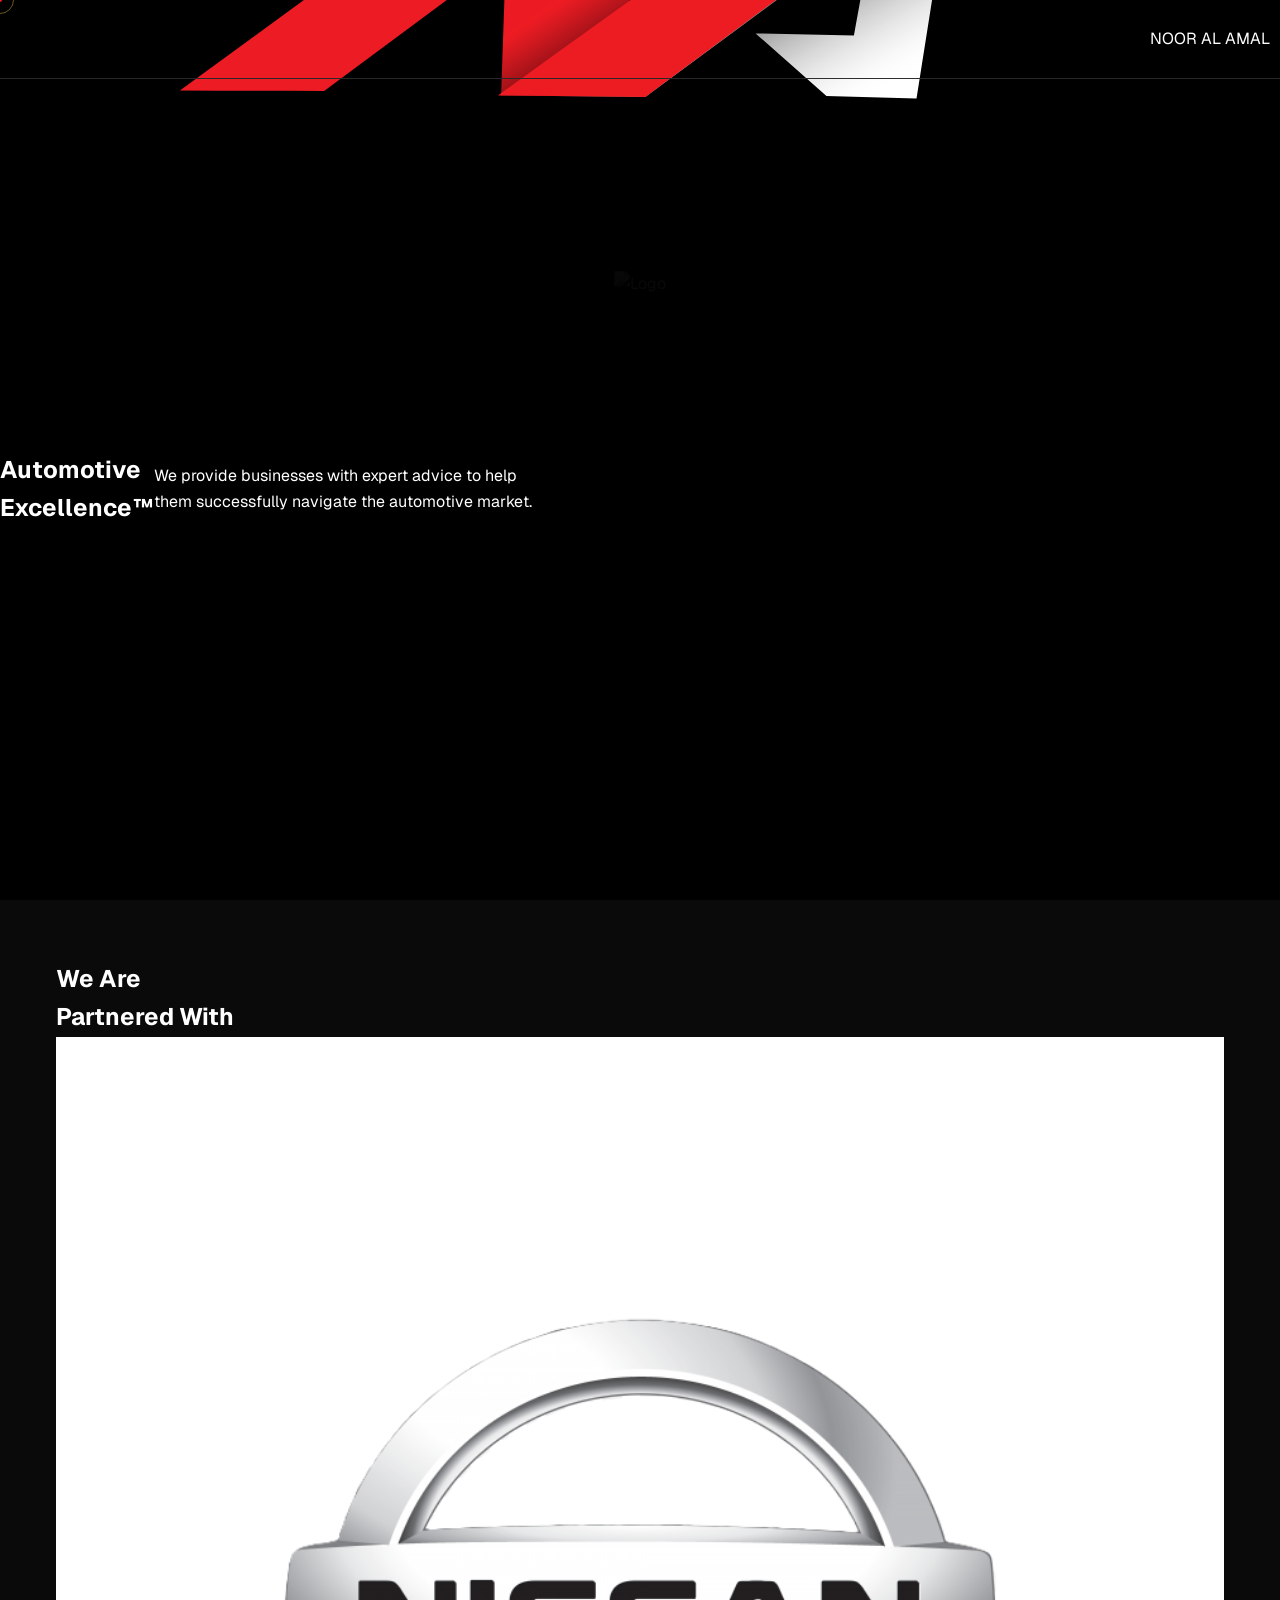
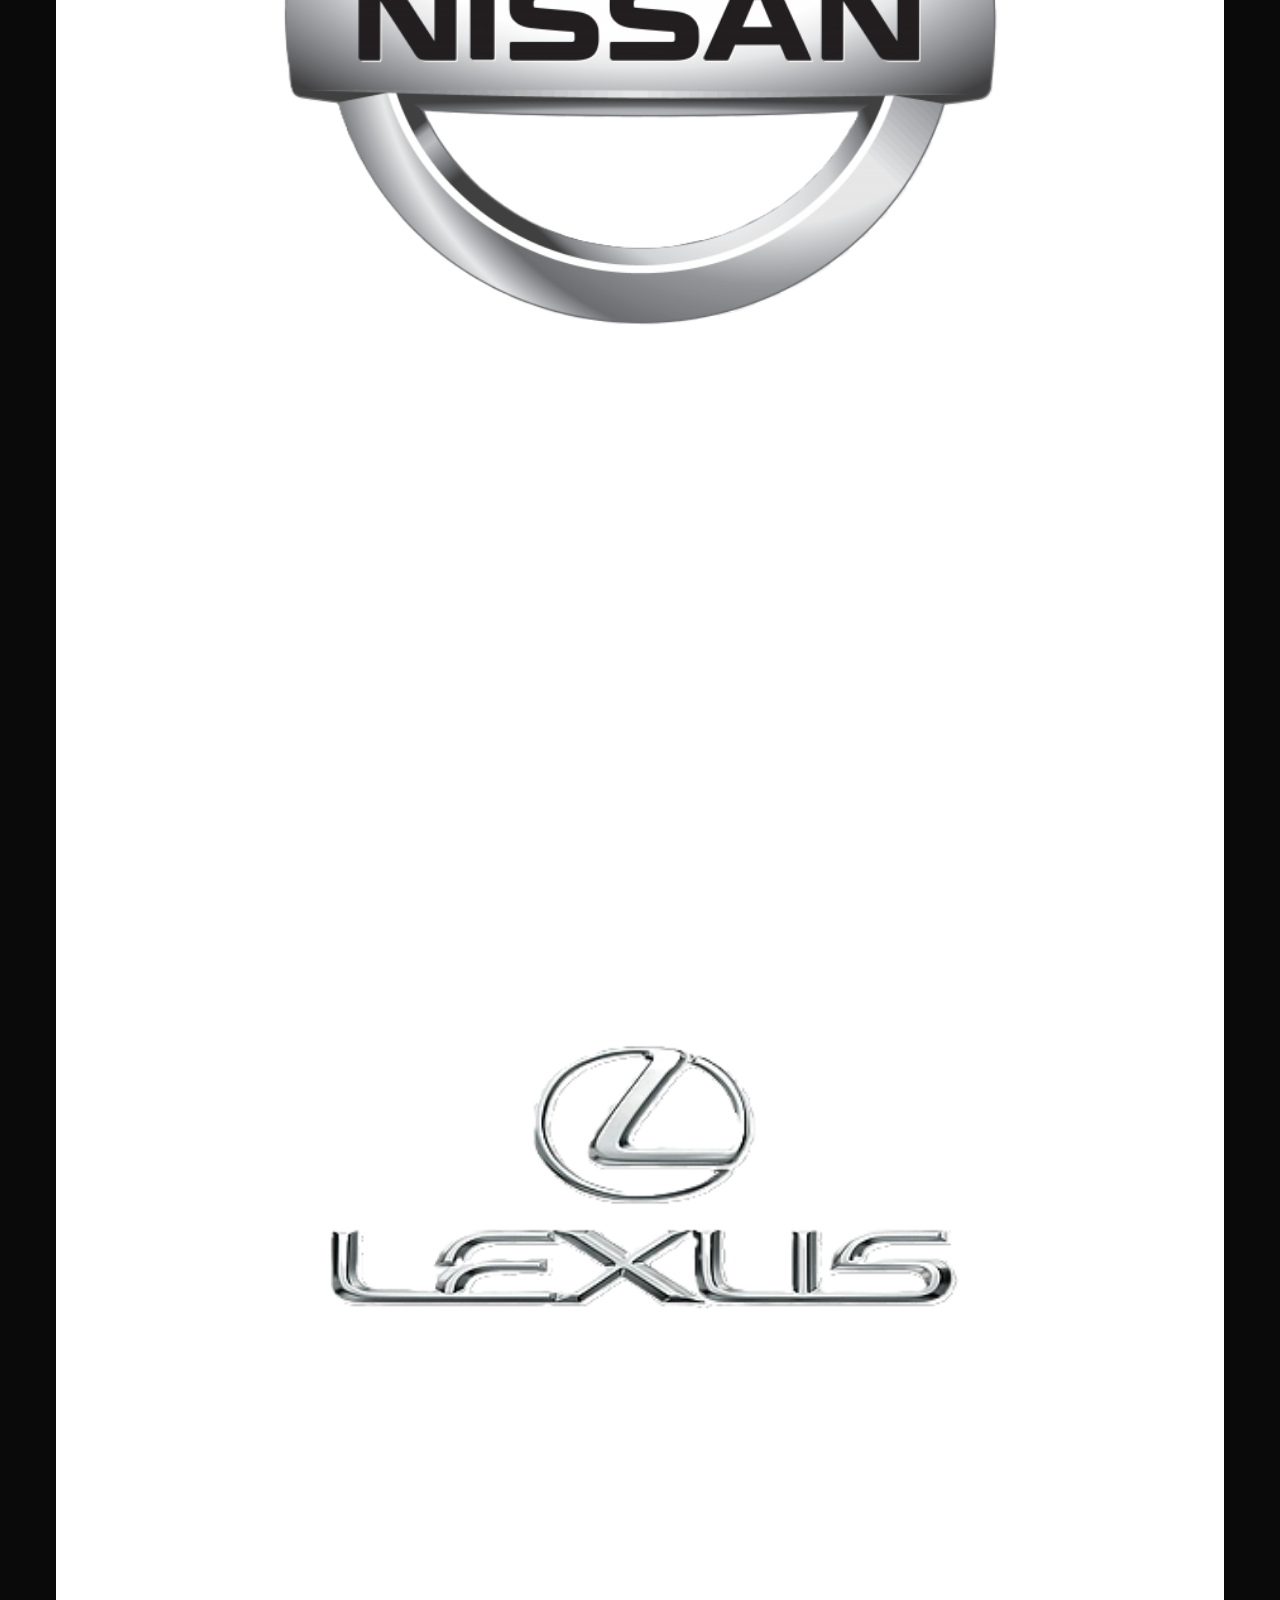
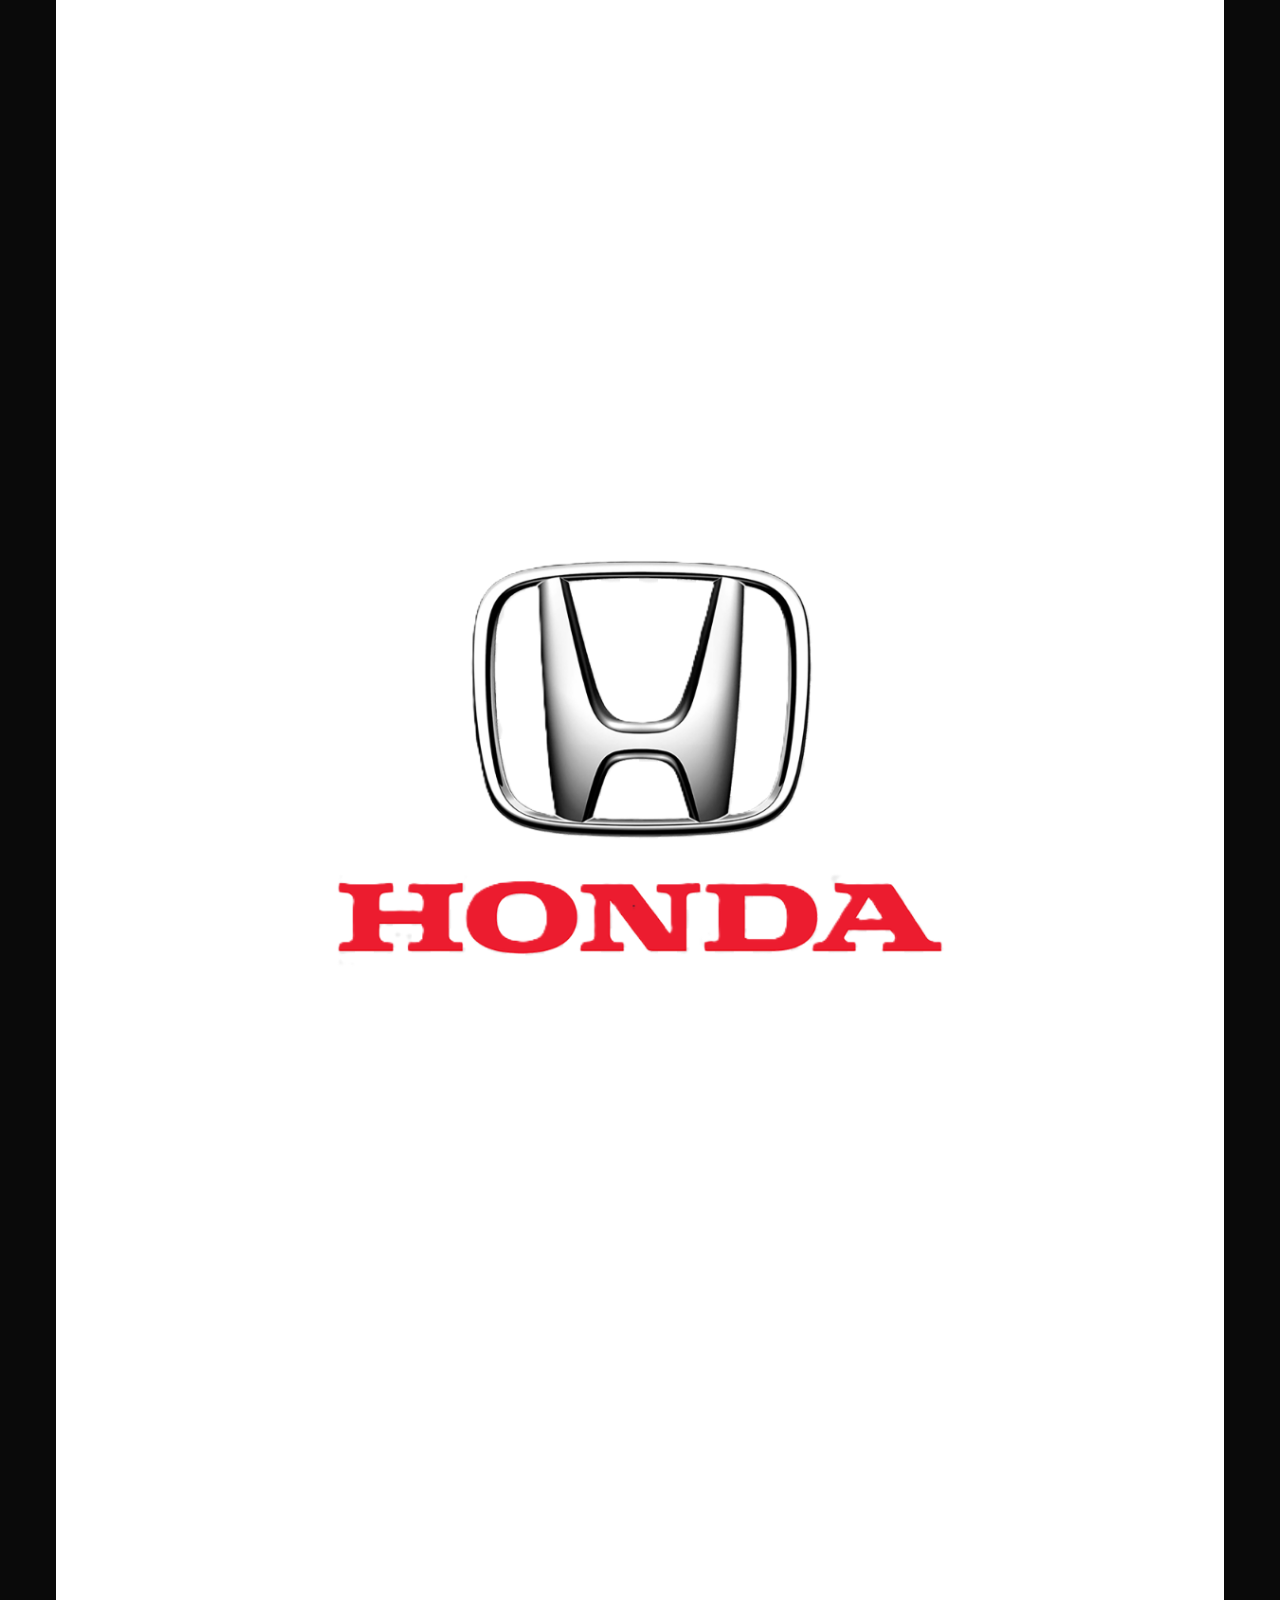
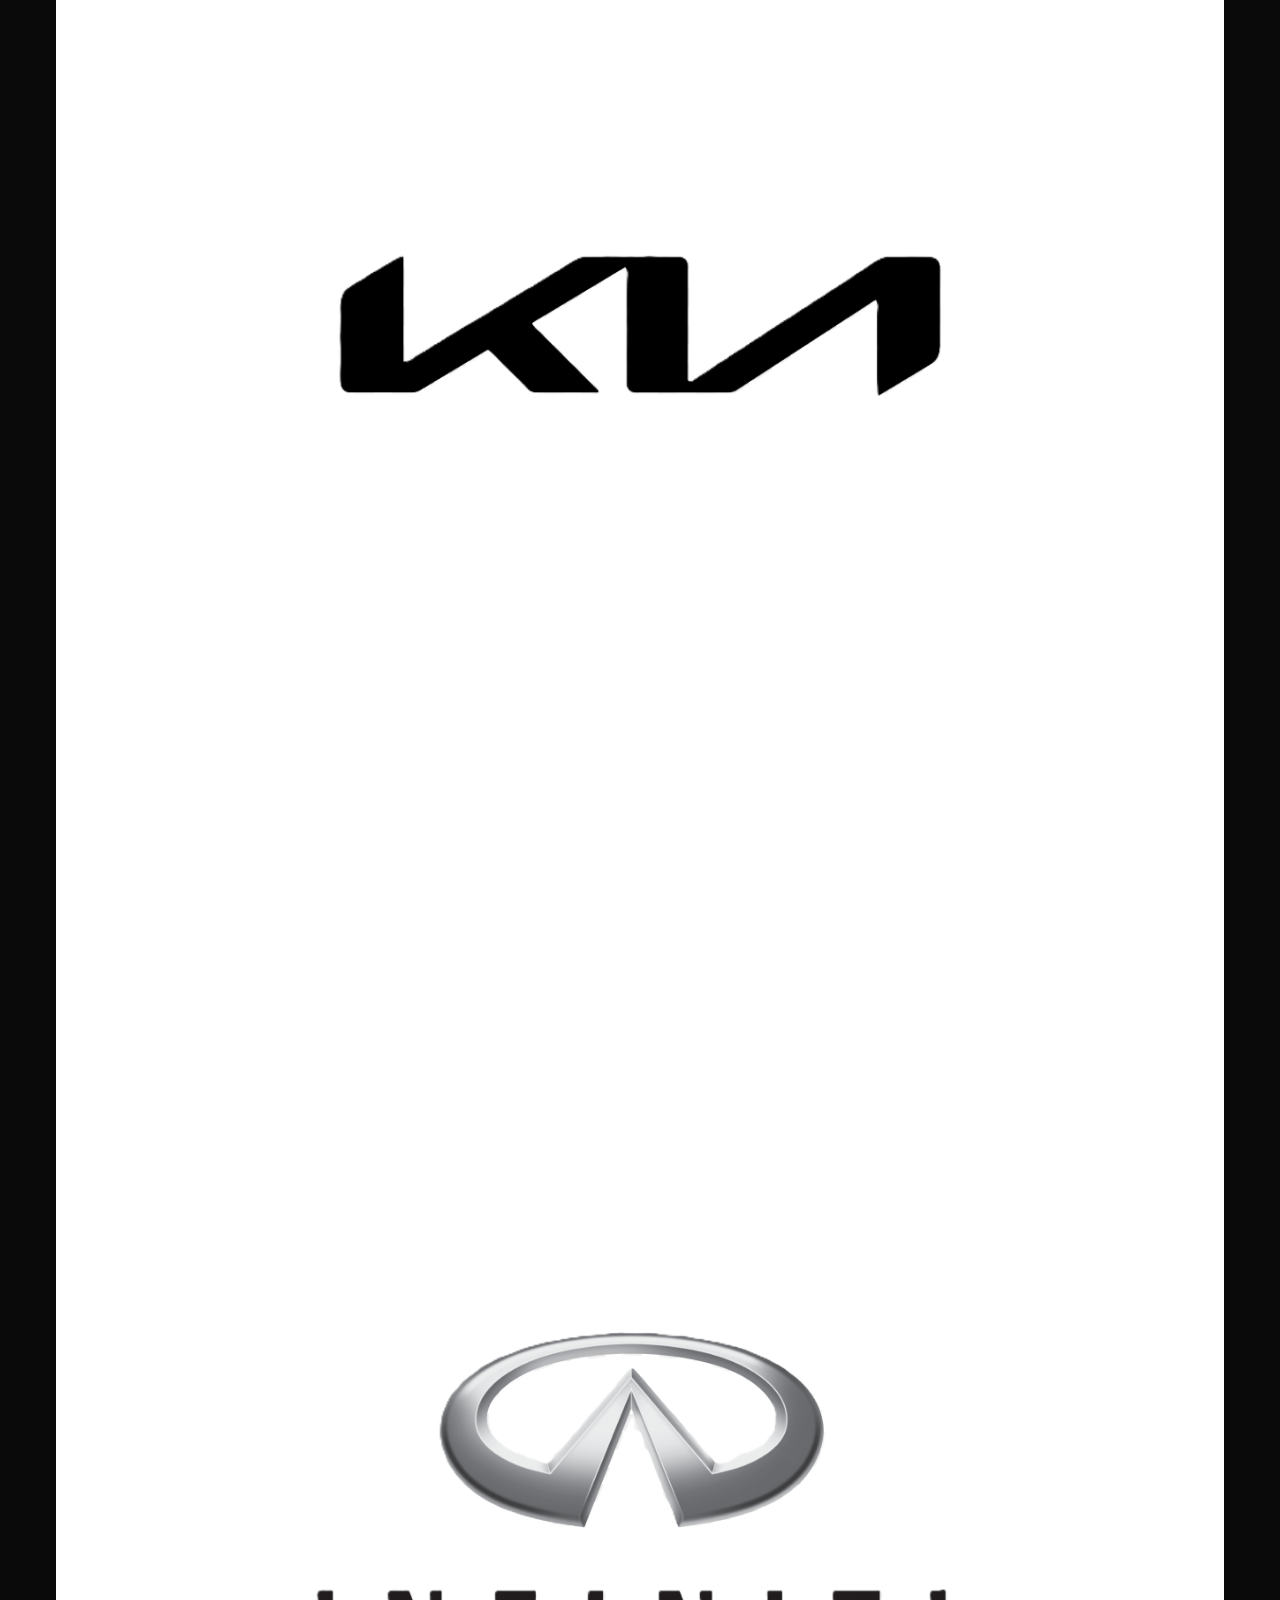
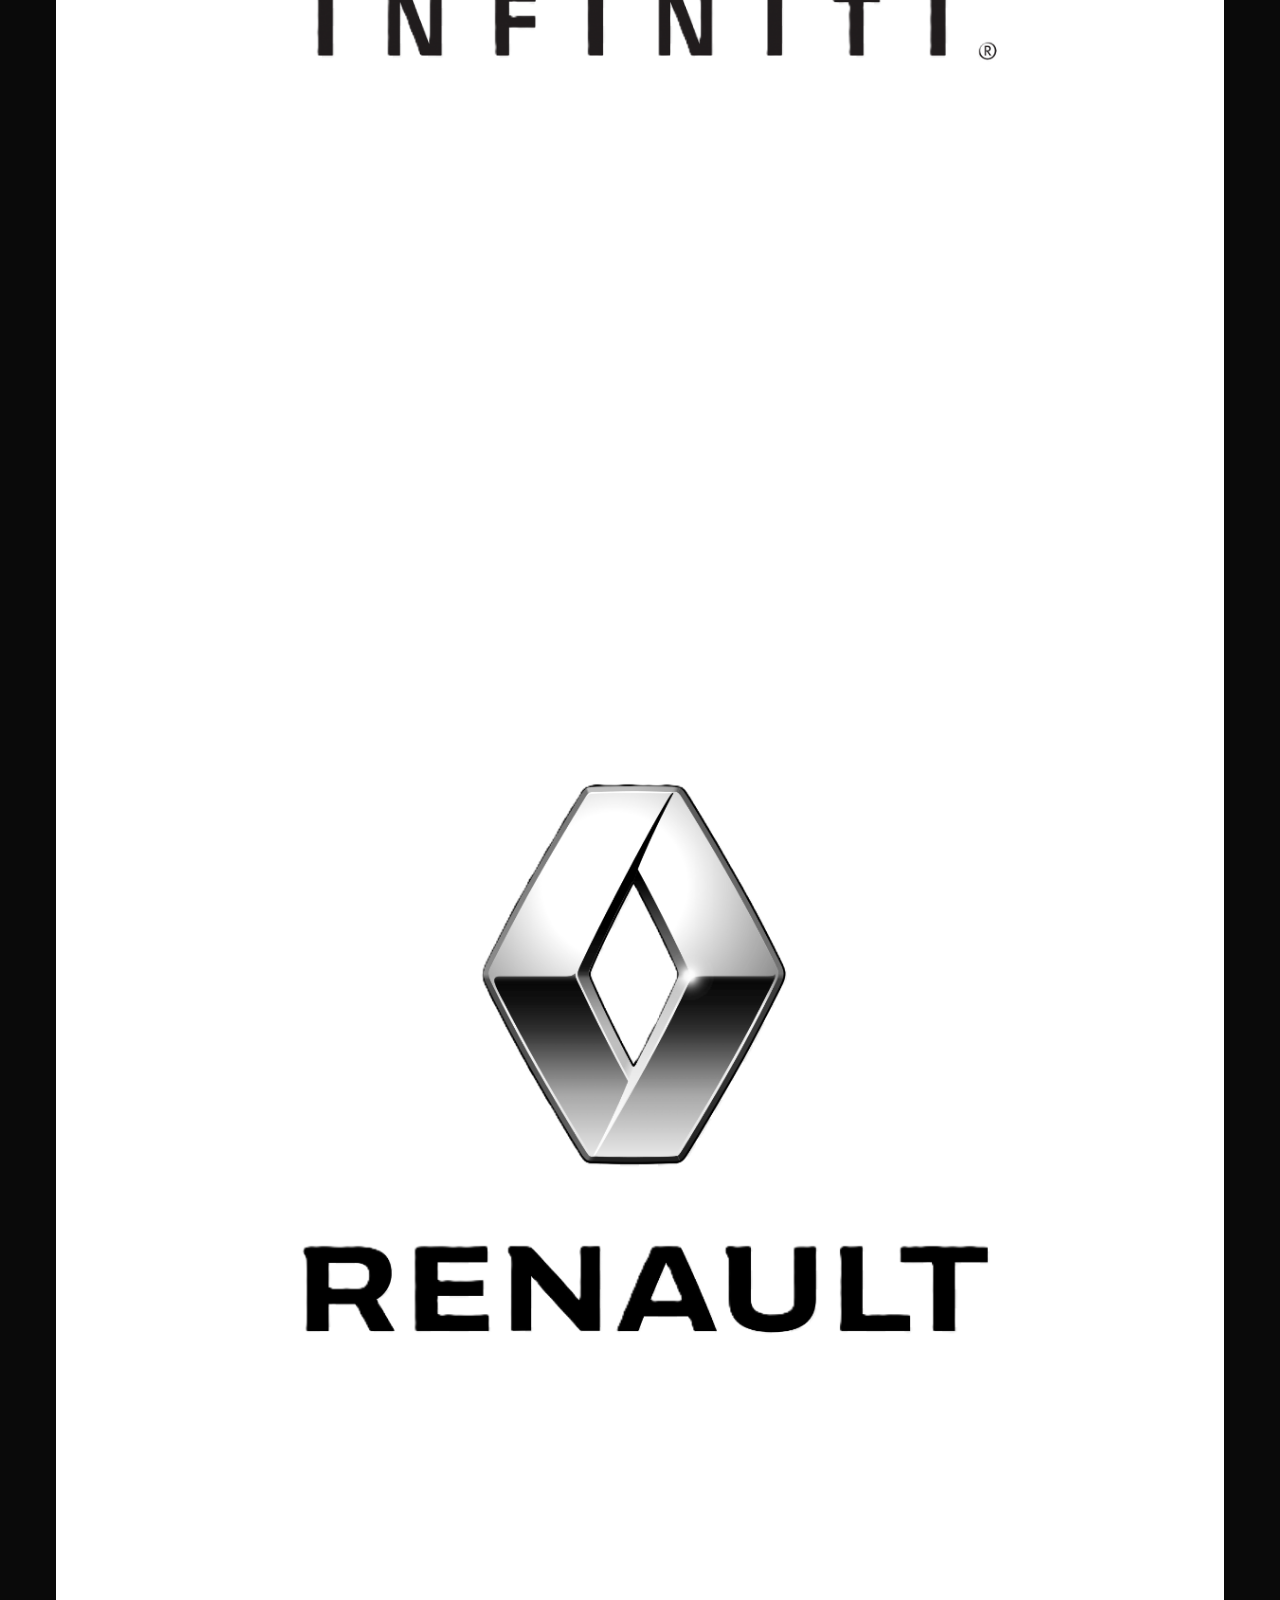
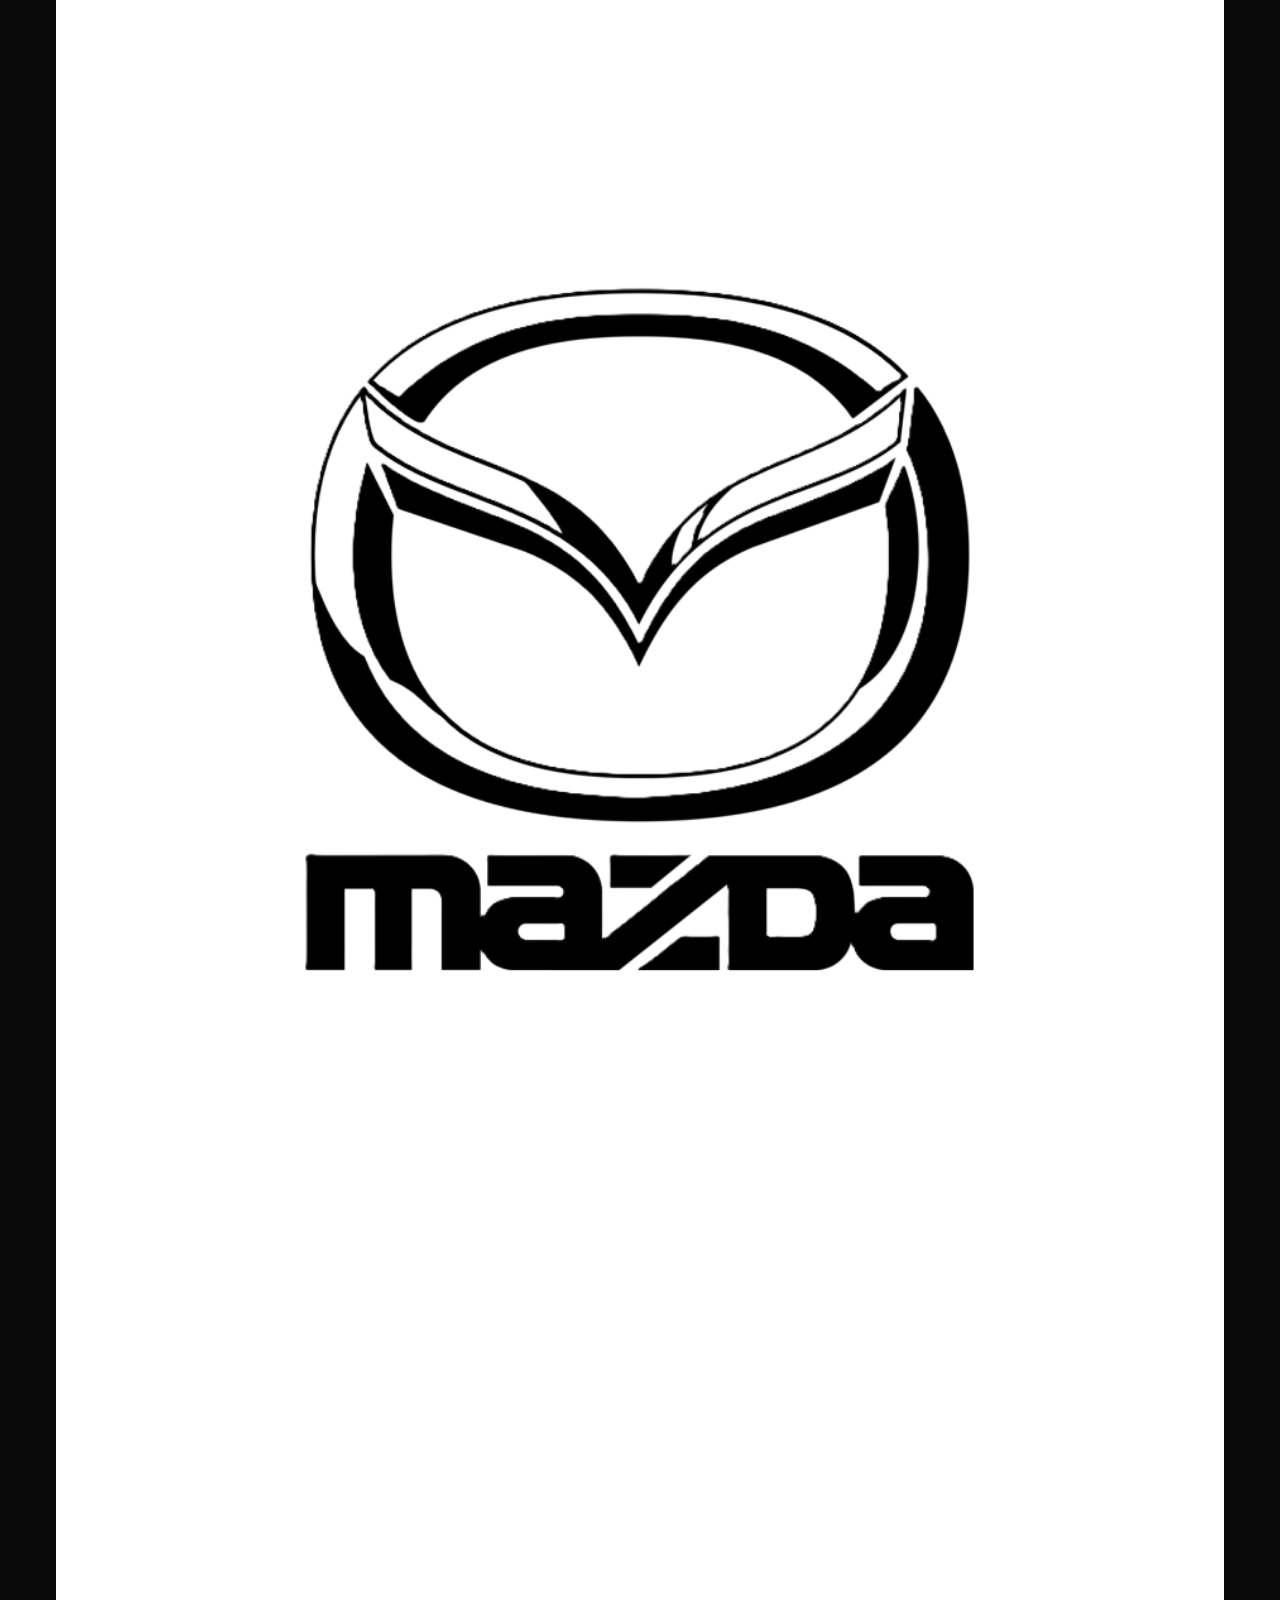
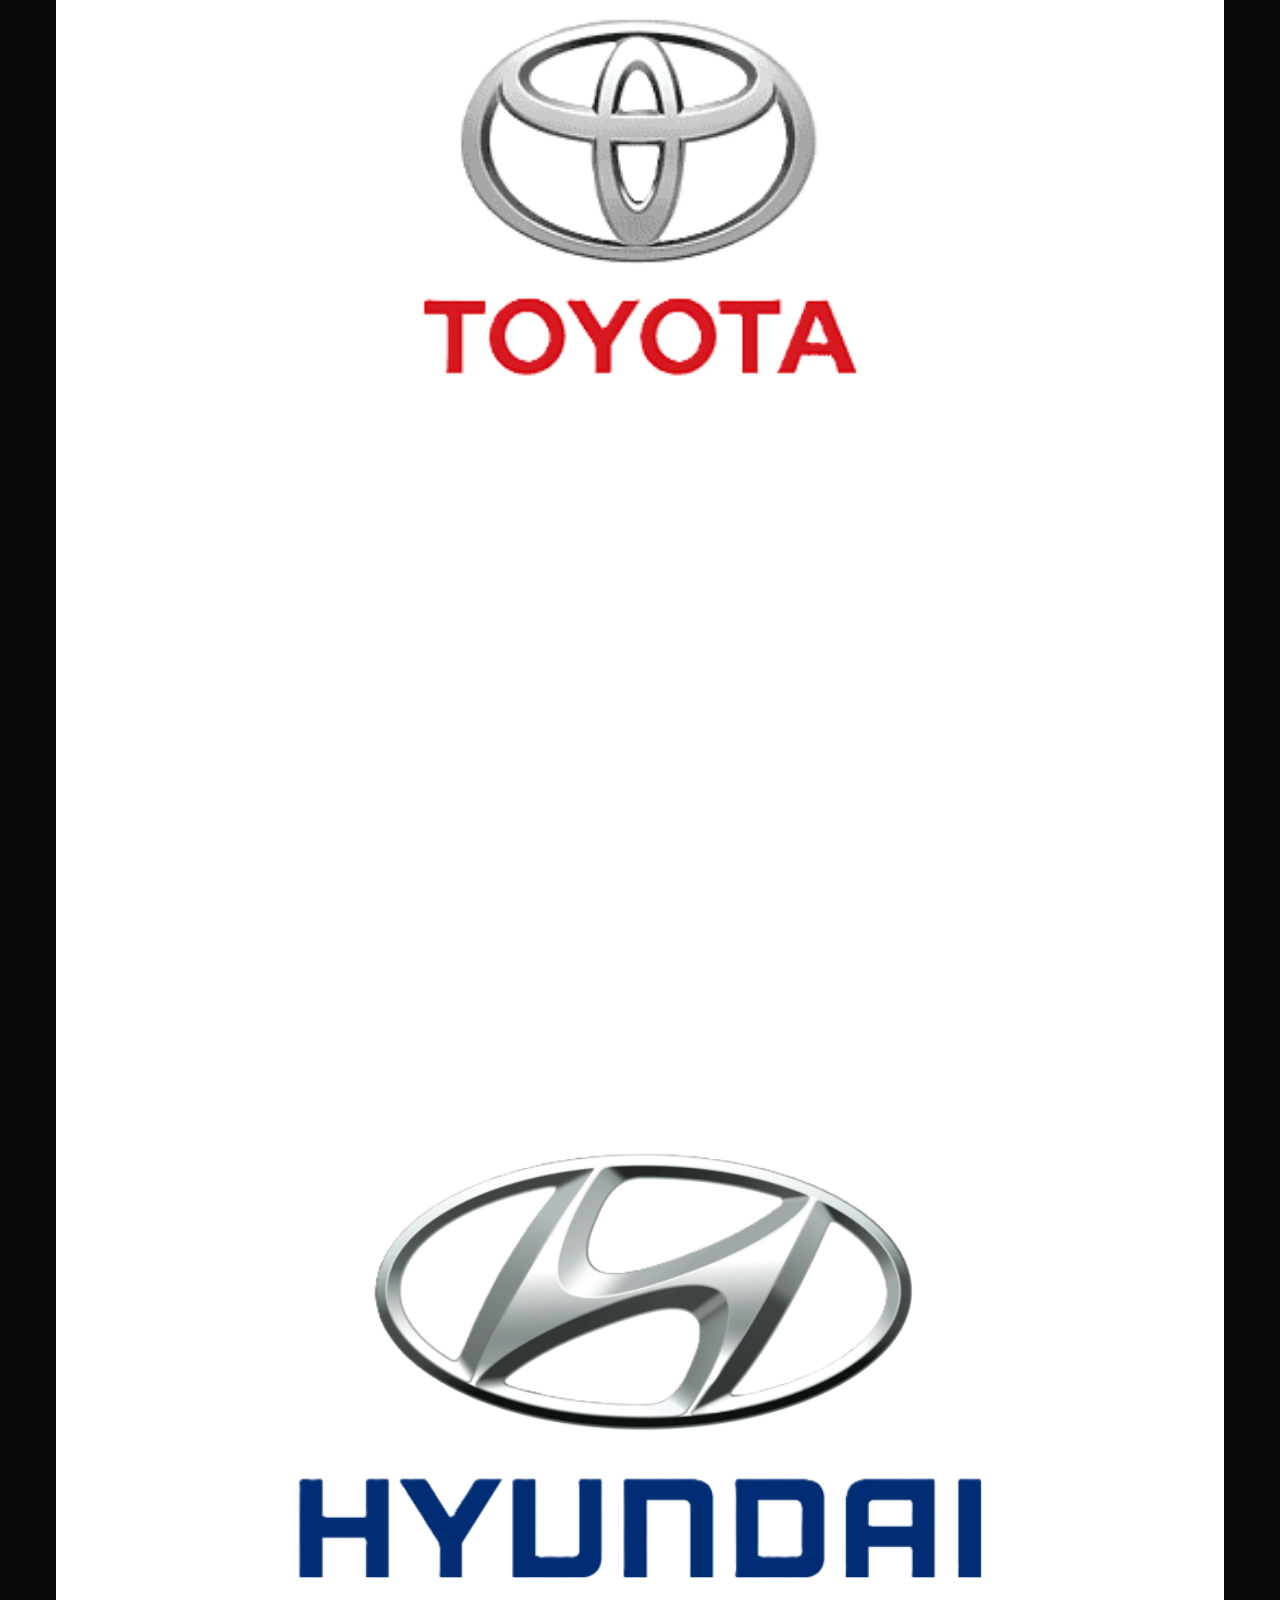
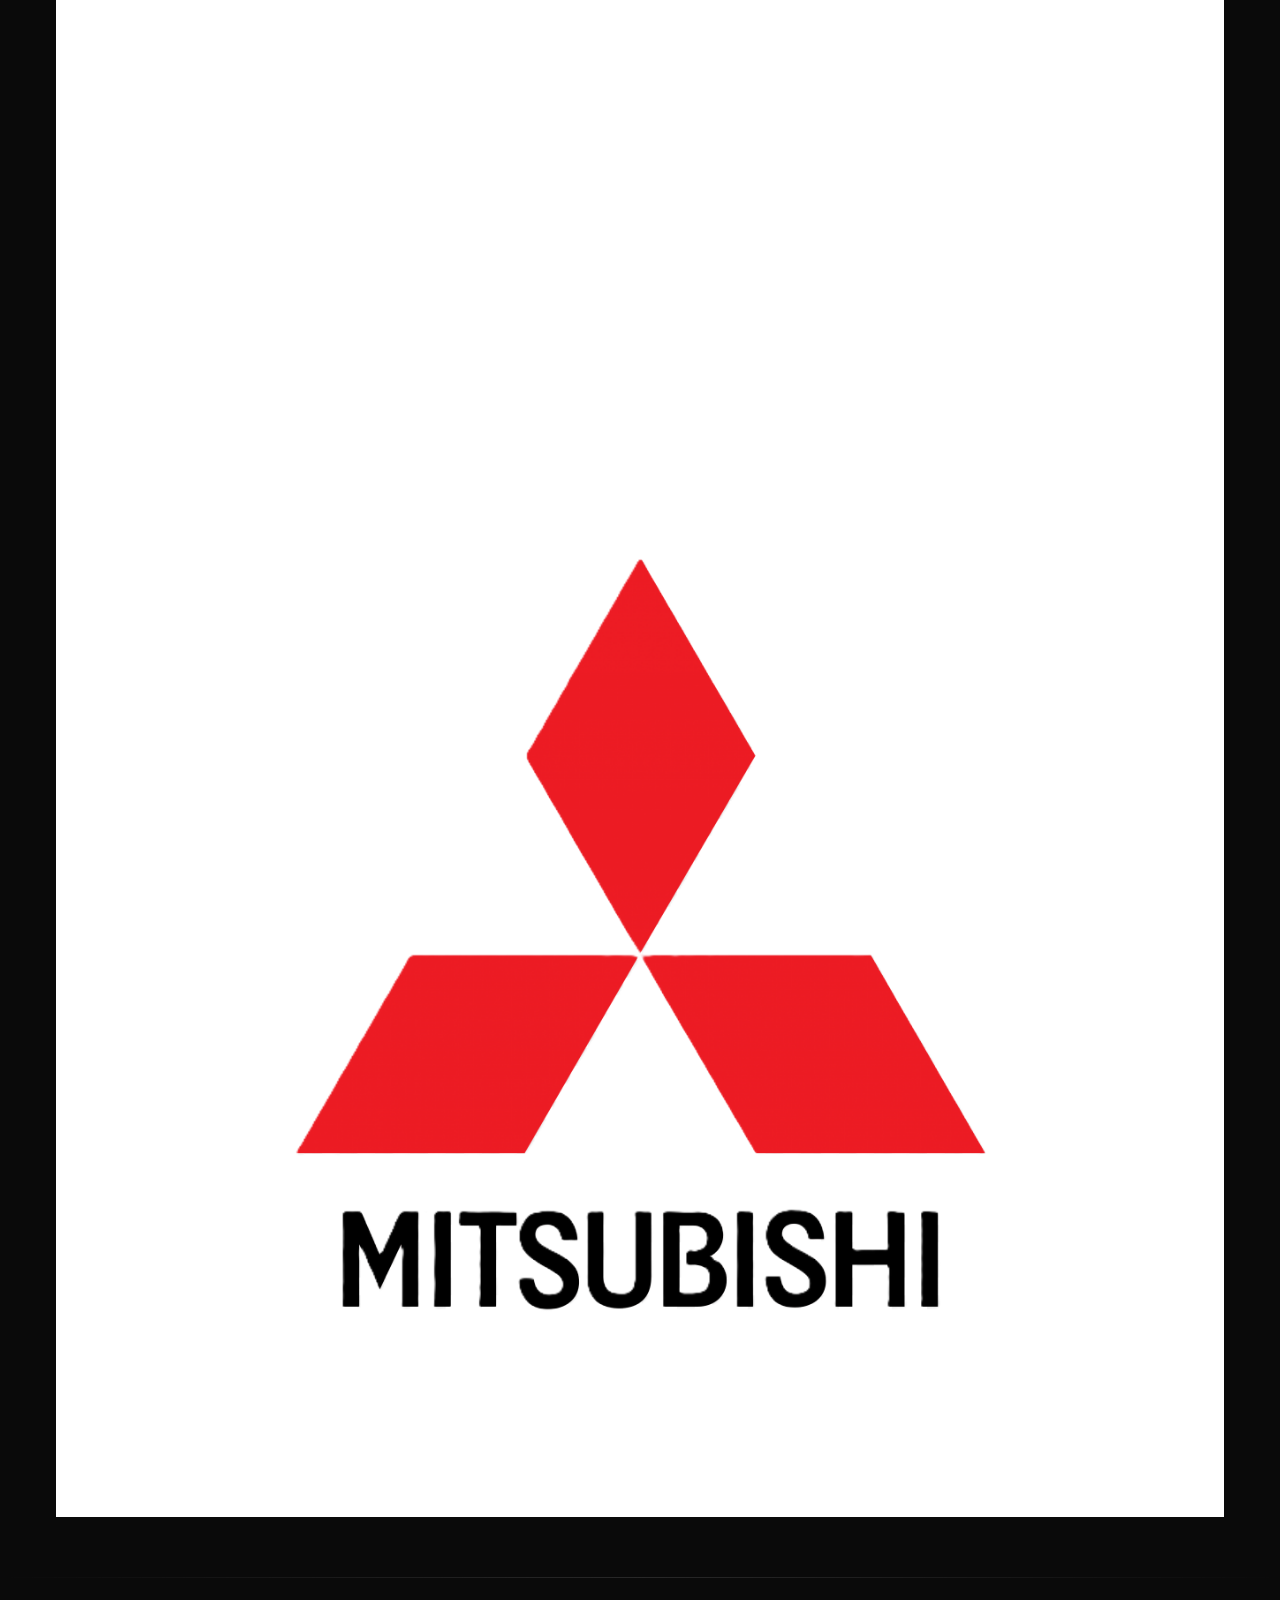
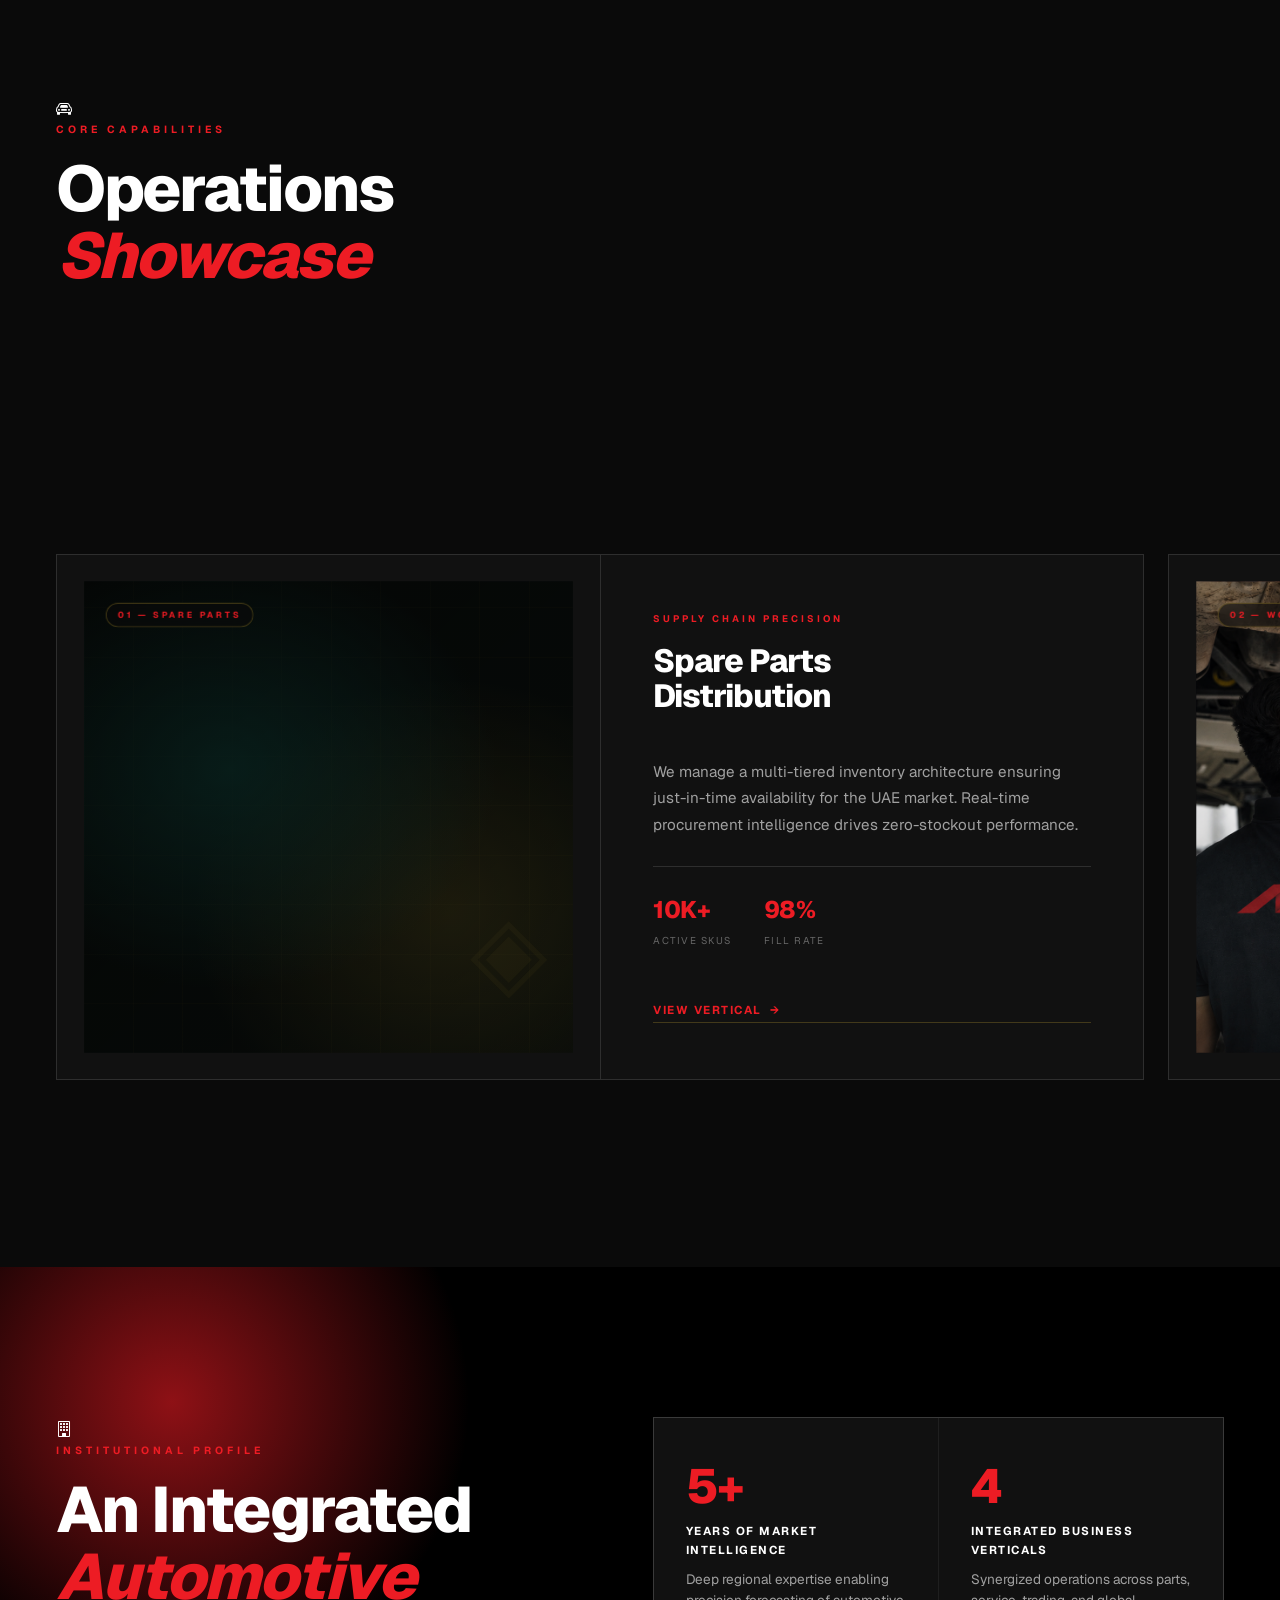
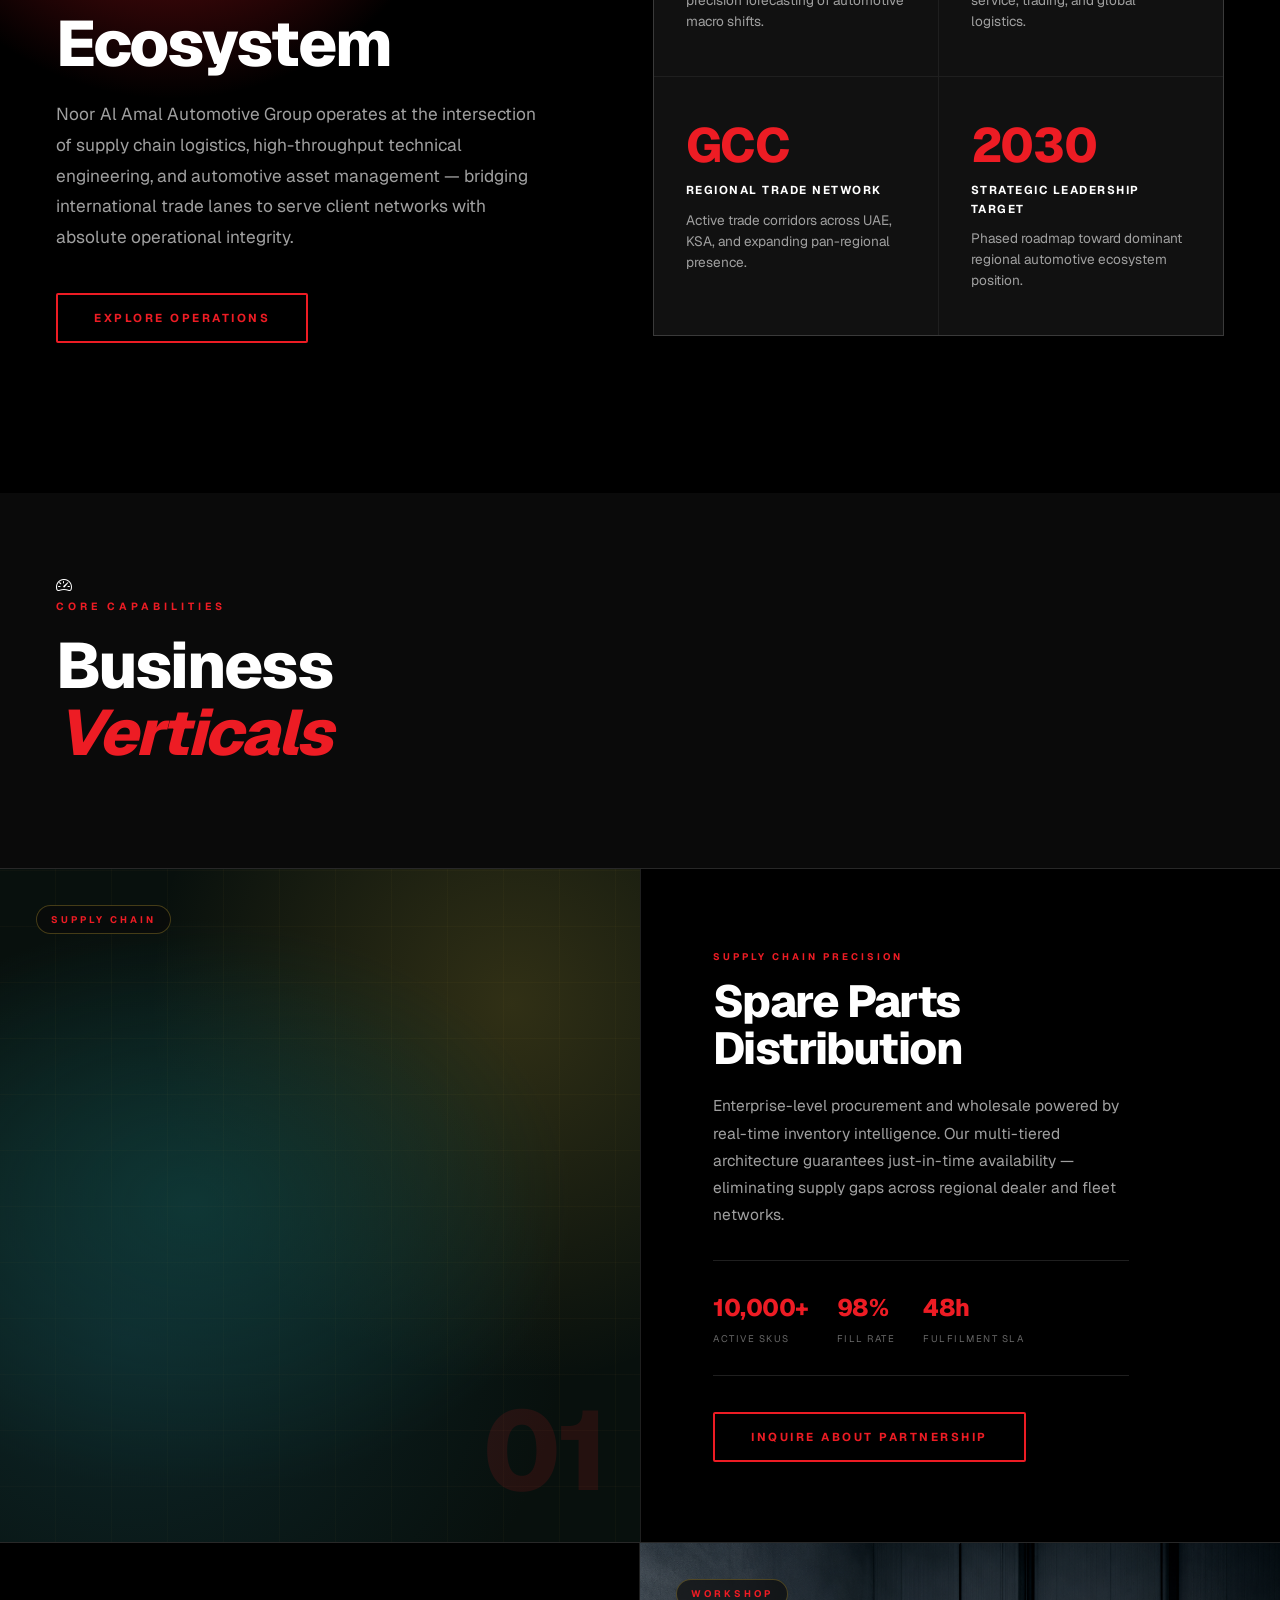
==== index.html @ 1142d8d5 "image-replacement" ====
<!DOCTYPE html>
<html lang="en" data-theme="dark">

<head>
    <meta charset="UTF-8">
    <meta name="viewport" content="width=device-width, initial-scale=1.0">
    <title>Noor Al Amal Automotive Group | Dubai, UAE</title>
    <meta name="description"
        content="Noor Al Amal Automotive Group — an institutional-grade automotive enterprise. Spare parts, workshop, vehicle trading, and cross-border logistics. Dubai, UAE.">
    <meta name="keywords"
        content="Noor Al Amal, Automotive Group, Dubai UAE, Spare Parts, Workshop, Vehicle Trading, GCC Automotive, Investor Relations">
    <meta property="og:title" content="Noor Al Amal Automotive Group | Dubai, UAE">
    <meta property="og:description"
        content="Defining Automotive Excellence in the UAE — institutional-grade, investor-ready, GCC-scale.">
    <meta property="og:type" content="website">

    <!-- Google Fonts: Geist & Segoe UI Variable fallback -->
    <link rel="preconnect" href="https://fonts.googleapis.com">
    <link rel="preconnect" href="https://fonts.gstatic.com" crossorigin>
    <link href="https://fonts.googleapis.com/css2?family=Geist:wght@300;400;500;600;700;800&display=swap"
        rel="stylesheet">

    <!-- Bootstrap Icons -->
    <link rel="stylesheet" href="https://cdn.jsdelivr.net/npm/bootstrap-icons@1.11.3/font/bootstrap-icons.min.css">

    <!-- Swiper CSS -->
    <link rel="stylesheet" href="https://cdn.jsdelivr.net/npm/swiper@11/swiper-bundle.min.css">

    <link rel="stylesheet" href="css/style.css">

    <!-- Prevent flash of wrong theme -->
    <script>
        (function () {
            const t = localStorage.getItem('ana-theme') || 'dark';
            document.documentElement.setAttribute('data-theme', t);
        })();
    </script>
</head>

<body>

    <!-- ─────────────────────── PRELOADER ─────────────────────── -->
    <div id="preloader" class="preloader">
        <div class="pre-inner">
            <div class="pre-logo-wrapper"
                style="display: flex; align-items: center; justify-content: center; gap: 14px; margin-bottom: 30px;">
                <img src="assets/images/logo.svg" alt="ANA Logo" class="logo-mark" style="height: 120px; width: auto;">
                <div class="logo-text" style="text-align: left;">
                    <span style="color: #fff;">NOOR</span>
                    <span style="color: #fff;">AL AMAL</span>
                </div>
            </div>
            <div class="pre-track">
                <div class="pre-fill" id="pre-fill"></div>
            </div>
            <div class="pre-row">
                <span class="pre-label">INITIALIZING</span>
                <span id="pre-pct">0%</span>
            </div>
        </div>
    </div>

    <!-- Cursor -->
    <div id="cur-ring" class="cur-ring"></div>
    <div id="cur-dot" class="cur-dot"></div>

    <!-- Scroll Progress -->
    <div class="sprog">
        <div class="sprog-fill" id="sprog-fill"></div>
    </div>

    <!-- Fixed Watermark -->
    <div class="wm" aria-hidden="true"><img src="assets/images/noor logo svg-04.svg" alt="Logo"></div>

    <!-- ─────────────────────── NAVIGATION ─────────────────────── -->
    <header class="nav" id="nav">
        <div class="nav-inner">

            <a href="#" class="nav-logo" aria-label="Noor Al Amal Home">
                <img src="assets/images/logo.svg" alt="ANA Logo" class="logo-mark">

                <div class="logo-text">
                    <span>NOOR</span>
                    <span>AL AMAL</span>
                </div>
            </a>

            <nav class="nav-links" id="nav-links" role="navigation" aria-label="Main navigation">
                <a href="#overview" class="nl">Overview</a>
                <a href="#verticals" class="nl">Verticals</a>
                <a href="#excellence" class="nl">Operations</a>
                <a href="#trajectory" class="nl">2030 Vision</a>
                <a href="#investors" class="nl">Investors</a>
            </nav>

            <div class="nav-right">
                <button class="theme-btn" id="theme-btn" aria-label="Toggle theme">
                    <svg class="ic-moon" xmlns="http://www.w3.org/2000/svg" viewBox="0 0 24 24" width="15" height="15"
                        fill="none" stroke="currentColor" stroke-width="2">
                        <path d="M21 12.79A9 9 0 1 1 11.21 3 7 7 0 0 0 21 12.79z" />
                    </svg>
                    <svg class="ic-sun" xmlns="http://www.w3.org/2000/svg" viewBox="0 0 24 24" width="15" height="15"
                        fill="none" stroke="currentColor" stroke-width="2">
                        <circle cx="12" cy="12" r="5" />
                        <line x1="12" y1="1" x2="12" y2="3" />
                        <line x1="12" y1="21" x2="12" y2="23" />
                        <line x1="4.22" y1="4.22" x2="5.64" y2="5.64" />
                        <line x1="18.36" y1="18.36" x2="19.78" y2="19.78" />
                        <line x1="1" y1="12" x2="3" y2="12" />
                        <line x1="21" y1="12" x2="23" y2="12" />
                        <line x1="4.22" y1="19.78" x2="5.64" y2="18.36" />
                        <line x1="18.36" y1="5.64" x2="19.78" y2="4.22" />
                    </svg>
                </button>
                <div class="lang-sw" id="lang-sw">
                    <span class="l-active">EN</span>
                    <span class="l-sep">|</span>
                    <span class="l-alt">AR</span>
                </div>
                <a href="#contact" class="btn-nav">Corporate Inquiry</a>
                <button class="burger" id="burger" aria-label="Menu" aria-expanded="false">
                    <span></span><span></span><span></span>
                </button>
            </div>

        </div>

        <!-- Mobile menu -->
        <div class="mob-menu" id="mob-menu" aria-hidden="true">
            <a href="#overview" class="mm-link">Overview</a>
            <a href="#verticals" class="mm-link">Verticals</a>
            <a href="#excellence" class="mm-link">Operations</a>
            <a href="#trajectory" class="mm-link">2030 Vision</a>
            <a href="#investors" class="mm-link">Investors</a>
            <a href="#contact" class="mm-link mm-cta">Corporate Inquiry</a>
        </div>
    </header>

    <main>

        <!-- hero section -->
        <section class="hero">
            <div class="hero-content">
                <h1>
                    Automotive <br>
                    Excellence<span>™</span>
                </h1>

                <p>
                    We provide businesses with expert advice to help<br>
                    them successfully navigate the automotive market.
                </p>
            </div>
        </section>

        <!-- ═══════════════════════════════════════════════════════════
     BRANDS SLIDER
═══════════════════════════════════════════════════════════ -->
        <section class="section brands-sec">
            <div class="container">
                <div class="brands-header">
                    <h2>We Are<br>Partnered With</h2>
                </div>
                <div class="brands-grid">
                    <div class="brand-box"><img src="assets/icons/Nissan.png" alt="Nissan"></div>
                    <div class="brand-box"><img src="assets/icons/lexus.png" alt="Lexus"></div>
                    <div class="brand-box"><img src="assets/icons/honda.png" alt="Honda"></div>
                    <div class="brand-box"><img src="assets/icons/kia.png" alt="Kia"></div>
                    <div class="brand-box"><img src="assets/icons/infiniti.png" alt="Infiniti"></div>
                    <div class="brand-box"><img src="assets/icons/renault.png" alt="Renault"></div>
                    <div class="brand-box"><img src="assets/icons/mazda.png" alt="Mazda"></div>
                    <div class="brand-box"><img src="assets/icons/toyota.png" alt="Toyota"></div>
                    <div class="brand-box"><img src="assets/icons/hyundai.png" alt="Hyundai"></div>
                    <div class="brand-box"><img src="assets/icons/mitsubishi.png" alt="Mitsubishi"></div>
                </div>
            </div>
        </section>


        <!-- ═══════════════════════════════════════════════════════════
     OPERATIONAL CAROUSEL
═══════════════════════════════════════════════════════════ -->
        <section class="ops-sec">
            <div class="container">
                <div class="ops-header">
                    <div>
                        <i class="bi bi-car-front sec-icon reveal"></i>
                        <div class="sec-label reveal">Core Capabilities</div>
                        <h2 class="sec-h2 reveal">Operations<br><em class="gold">Showcase</em></h2>
                    </div>
                </div>
            </div>

            <div class="ops-horizontal-wrap" id="carousel">
                <div class="ops-horizontal-inner" id="ops-horizontal-inner">

                    <!-- Slide 01: Parts Warehouse -->
                    <div class="oslide">
                        <div class="oslide-img osi-1">
                            <div class="osi-overlay">
                                <img src="assets/images/spare-parts.png" alt="">
                            </div>
                            <div class="osi-label">01 — SPARE PARTS</div>
                            <div class="osi-pattern"></div>
                        </div>
                        <div class="oslide-body">
                            <span class="oslide-tag">SUPPLY CHAIN PRECISION</span>
                            <h3 class="oslide-title">Spare Parts<br>Distribution</h3>
                            <p class="oslide-text">We manage a multi-tiered inventory architecture ensuring just-in-time
                                availability for the UAE market. Real-time procurement intelligence drives zero-stockout
                                performance.</p>
                            <div class="oslide-metrics">
                                <div class="osm"><span class="osm-n">10K+</span><span class="osm-l">Active SKUs</span>
                                </div>
                                <div class="osm"><span class="osm-n">98%</span><span class="osm-l">Fill Rate</span>
                                </div>
                            </div>
                            <a href="#verticals" class="btn-text-arrow">View Vertical <span>→</span></a>
                        </div>
                    </div>

                    <!-- Slide 02: Workshop -->
                    <div class="oslide">
                        <div class="oslide-img osi-2">
                            <div class="osi-overlay">
                                <img src="assets/images/workshop.png" alt="">
                            </div>
                            <div class="osi-label">02 — WORKSHOP</div>
                            <div class="osi-pattern"></div>
                        </div>
                        <div class="oslide-body">
                            <span class="oslide-tag">TECHNICAL THROUGHPUT</span>
                            <h3 class="oslide-title">Workshop<br>Operations</h3>
                            <p class="oslide-text">High-volume diagnostics and standardized repair protocols engineered
                                to OEM benchmarks. Reducing downtime, maximizing asset longevity across corporate
                                fleets.</p>
                            <div class="oslide-metrics">
                                <div class="osm"><span class="osm-n">15K+</span><span class="osm-l">Annual
                                        Services</span></div>
                                <div class="osm"><span class="osm-n">94%</span><span class="osm-l">First-Fix Rate</span>
                                </div>
                            </div>
                            <a href="#verticals" class="btn-text-arrow">View Vertical <span>→</span></a>
                        </div>
                    </div>

                    <!-- Slide 03: Inventory -->
                    <div class="oslide">
                        <div class="oslide-img osi-3">
                            <div class="osi-overlay">
                                <img src="assets/images/trade.png" alt="">
                            </div>
                            <div class="osi-label">03 — INVENTORY</div>
                            <div class="osi-pattern"></div>
                        </div>
                        <div class="oslide-body">
                            <span class="oslide-tag">ASSET-BACKED LIQUIDITY</span>
                            <h3 class="oslide-title">Vehicle<br>Trading</h3>
                            <p class="oslide-text">A sophisticated trading platform for identifying undervalued assets
                                and positioning them for premium market reentry. Real-time valuations inform every
                                acquisition.</p>
                            <div class="oslide-metrics">
                                <div class="osm"><span class="osm-n">AED 85M</span><span class="osm-l">Asset
                                        Backing</span></div>
                                <div class="osm"><span class="osm-n">3.2x</span><span class="osm-l">Inventory
                                        Velocity</span></div>
                            </div>
                            <a href="#verticals" class="btn-text-arrow">View Vertical <span>→</span></a>
                        </div>
                    </div>

                    <!-- Slide 04: Vehicle Inspection -->
                    <div class="oslide">
                        <div class="oslide-img osi-4">
                            <div class="osi-overlay">
                                <img src="assets/images/vehicle-inspection.png" alt="">

                            </div>
                            <div class="osi-label">04 — INSPECTION</div>
                            <div class="osi-pattern"></div>
                        </div>
                        <div class="oslide-body">
                            <span class="oslide-tag">QUALITY ASSURANCE</span>
                            <h3 class="oslide-title">Vehicle<br>Inspection</h3>
                            <p class="oslide-text">Systematic pre-acquisition and pre-sale vehicle inspection protocols.
                                Every unit assessed across 200-point checklists guaranteeing certified quality standards
                                for institutional buyers.</p>
                            <div class="oslide-metrics">
                                <div class="osm"><span class="osm-n">200+</span><span class="osm-l">Point
                                        Checklist</span></div>
                                <div class="osm"><span class="osm-n">100%</span><span class="osm-l">Certified</span>
                                </div>
                            </div>
                            <a href="#verticals" class="btn-text-arrow">View Vertical <span>→</span></a>
                        </div>
                    </div>

                    <!-- Slide 05: Logistics -->
                    <div class="oslide">
                        <div class="oslide-img osi-5">
                            <div class="osi-overlay">
                                <img src="assets/images/import-export.png" alt="">
                            </div>
                            <div class="osi-label">05 — LOGISTICS</div>
                            <div class="osi-pattern"></div>
                        </div>
                        <div class="oslide-body">
                            <span class="oslide-tag">CROSS-BORDER LOGISTICS</span>
                            <h3 class="oslide-title">Import &amp;<br>Export</h3>
                            <p class="oslide-text">Streamlining documentation, customs clearance, and multi-modal
                                freight to connect global automotive manufacturing centers to GCC markets through Dubai.
                            </p>
                            <div class="oslide-metrics">
                                <div class="osm"><span class="osm-n">Global</span><span class="osm-l">Trade
                                        Corridors</span></div>
                                <div class="osm"><span class="osm-n">72h</span><span class="osm-l">Clearance SLA</span>
                                </div>
                            </div>
                            <a href="#verticals" class="btn-text-arrow">View Vertical <span>→</span></a>
                        </div>
                    </div>

                </div>
            </div>
        </section>


        <!-- ═══════════════════════════════════════════════════════════
     COMPANY OVERVIEW
═══════════════════════════════════════════════════════════ -->
        <section class="section ov-sec" id="overview">
            <!-- Accent background -->
            <div class="sec-glow-em" aria-hidden="true"></div>


            <div class="container">
                <div class="ov-layout">
                    <div class="ov-left">
                        <i class="bi bi-building sec-icon reveal"></i>
                        <div class="sec-label reveal">Institutional Profile</div>
                        <h2 class="sec-h2 reveal">
                            An Integrated<br>
                            <em class="gold">Automotive</em><br>
                            Ecosystem
                        </h2>
                        <p class="sec-body reveal">
                            Noor Al Amal Automotive Group operates at the intersection of supply chain logistics,
                            high-throughput technical engineering, and automotive asset management — bridging
                            international trade lanes to serve client networks with absolute operational integrity.
                        </p>
                        <a href="#verticals" class="btn-gold reveal">Explore Operations</a>
                    </div>
                    <div class="ov-right">
                        <div class="ov-stats">
                            <div class="ovs reveal">
                                <div class="ovs-n gold"><span class="cnt" data-t="5">0</span>+</div>
                                <div class="ovs-label">Years of Market Intelligence</div>
                                <div class="ovs-body">Deep regional expertise enabling precision forecasting of
                                    automotive macro shifts.</div>
                            </div>
                            <div class="ovs reveal">
                                <div class="ovs-n gold"><span class="cnt" data-t="4">0</span></div>
                                <div class="ovs-label">Integrated Business Verticals</div>
                                <div class="ovs-body">Synergized operations across parts, service, trading, and global
                                    logistics.</div>
                            </div>
                            <div class="ovs reveal">
                                <div class="ovs-n gold">GCC</div>
                                <div class="ovs-label">Regional Trade Network</div>
                                <div class="ovs-body">Active trade corridors across UAE, KSA, and expanding pan-regional
                                    presence.</div>
                            </div>
                            <div class="ovs reveal">
                                <div class="ovs-n gold">2030</div>
                                <div class="ovs-label">Strategic Leadership Target</div>
                                <div class="ovs-body">Phased roadmap toward dominant regional automotive ecosystem
                                    position.</div>
                            </div>
                        </div>
                    </div>
                </div>
            </div>
        </section>


        <!-- ═══════════════════════════════════════════════════════════
     BUSINESS VERTICALS
═══════════════════════════════════════════════════════════ -->
        <section class="section vt-sec" id="verticals">

            <div class="container">
                <i class="bi bi-speedometer2 sec-icon reveal"></i>
                <div class="sec-label reveal">Core Capabilities</div>
                <h2 class="sec-h2 reveal">Business<br><em class="gold">Verticals</em></h2>
            </div>

            <!-- V1: Spare Parts -->
            <div class="vt-row">
                <div class="vt-img-panel vip-1">
                    <div class="vip-inner">
                        <div class="vip-grid-pattern">
                            <img src="assets/images/spare-parts-2.png" alt="">
                        </div>
                        <div class="vip-glow"></div>
                        <div class="vip-tag">SUPPLY CHAIN</div>
                        <div class="vip-num gold">01</div>
                    </div>
                </div>
                <div class="vt-content-panel">
                    <div class="vcp-inner">
                        <span class="vcp-tag reveal">Supply Chain Precision</span>
                        <h3 class="vcp-h3 reveal">Spare Parts<br>Distribution</h3>
                        <p class="vcp-body reveal">Enterprise-level procurement and wholesale powered by real-time
                            inventory intelligence. Our multi-tiered architecture guarantees just-in-time availability —
                            eliminating supply gaps across regional dealer and fleet networks.</p>
                        <div class="vcp-metrics reveal">
                            <div class="vcm"><span class="vcm-n">10,000+</span><span class="vcm-l">Active SKUs</span>
                            </div>
                            <div class="vcm"><span class="vcm-n">98%</span><span class="vcm-l">Fill Rate</span></div>
                            <div class="vcm"><span class="vcm-n">48h</span><span class="vcm-l">Fulfilment SLA</span>
                            </div>
                        </div>
                        <a href="#contact" class="btn-gold reveal">Inquire About Partnership</a>
                    </div>
                </div>
            </div>

            <!-- V2: Workshop (reversed) -->
            <div class="vt-row vt-row-rev">
                <div class="vt-img-panel vip-2">
                    <div class="vip-inner">
                        <div class="vip-grid-pattern">
                            <img src="assets/images/workshop-2.png" alt="">
                        </div>
                        <div class="vip-glow"></div>
                        <div class="vip-tag">WORKSHOP</div>
                        <div class="vip-num gold">02</div>
                    </div>
                </div>
                <div class="vt-content-panel">
                    <div class="vcp-inner">
                        <span class="vcp-tag reveal">Technical Throughput</span>
                        <h3 class="vcp-h3 reveal">Workshop<br>Operations</h3>
                        <p class="vcp-body reveal">High-volume diagnostics and standardized repair facilities engineered
                            to OEM benchmarks. Built for corporate fleet throughput — reducing asset downtime and
                            maintaining peak operational continuity.</p>
                        <div class="vcp-metrics reveal">
                            <div class="vcm"><span class="vcm-n">15,000+</span><span class="vcm-l">Annual
                                    Services</span></div>
                            <div class="vcm"><span class="vcm-n">94%</span><span class="vcm-l">First-Fix Rate</span>
                            </div>
                            <div class="vcm"><span class="vcm-n">24h</span><span class="vcm-l">Turnaround SLA</span>
                            </div>
                        </div>
                        <a href="#contact" class="btn-gold reveal">Inquire About Partnership</a>
                    </div>
                </div>
            </div>

            <!-- V3: Trading -->
            <div class="vt-row">
                <div class="vt-img-panel vip-3">
                    <div class="vip-inner">
                        <div class="vip-grid-pattern">
                            <img src="assets/images/used-cars.png" alt="">
                        </div>
                        <div class="vip-glow"></div>
                        <div class="vip-tag">TRADING</div>
                        <div class="vip-num gold">03</div>
                    </div>
                </div>
                <div class="vt-content-panel">
                    <div class="vcp-inner">
                        <span class="vcp-tag reveal">Asset-Backed Liquidity</span>
                        <h3 class="vcp-h3 reveal">Used Vehicle<br>Trading</h3>
                        <p class="vcp-body reveal">Sophisticated institutional vehicle trading powered by real-time
                            market valuation and acquisition intelligence. We identify undervalued fleet assets and
                            position them for premium reentry — generating consistent asset-backed returns.</p>
                        <div class="vcp-metrics reveal">
                            <div class="vcm"><span class="vcm-n">AED 85M</span><span class="vcm-l">Asset Backing</span>
                            </div>
                            <div class="vcm"><span class="vcm-n">3.2x</span><span class="vcm-l">Velocity</span></div>
                            <div class="vcm"><span class="vcm-n">60 Days</span><span class="vcm-l">Avg. Cycle</span>
                            </div>
                        </div>
                        <a href="#contact" class="btn-gold reveal">Inquire About Partnership</a>
                    </div>
                </div>
            </div>

            <!-- V4: Import/Export (reversed) -->
            <div class="vt-row vt-row-rev">
                <div class="vt-img-panel vip-4">
                    <div class="vip-inner">
                        <div class="vip-grid-pattern">
                            <img src="assets/images/import-export-2.png" alt="">
                        </div>
                        <div class="vip-glow"></div>
                        <div class="vip-tag">LOGISTICS</div>
                        <div class="vip-num gold">04</div>
                    </div>
                </div>
                <div class="vt-content-panel">
                    <div class="vcp-inner">
                        <span class="vcp-tag reveal">Cross-Border Logistics</span>
                        <h3 class="vcp-h3 reveal">Import &amp;<br>Export</h3>
                        <p class="vcp-body reveal">End-to-end multi-modal logistics connecting global automotive
                            manufacturing centers to GCC markets through Dubai. Full management of documentation,
                            customs compliance, and freight coordination across Europe, Asia, and North America.</p>
                        <div class="vcp-metrics reveal">
                            <div class="vcm"><span class="vcm-n">Global</span><span class="vcm-l">Trade Corridors</span>
                            </div>
                            <div class="vcm"><span class="vcm-n">100%</span><span class="vcm-l">Compliance</span></div>
                            <div class="vcm"><span class="vcm-n">72h</span><span class="vcm-l">Clearance SLA</span>
                            </div>
                        </div>
                        <a href="#contact" class="btn-gold reveal">Inquire About Partnership</a>
                    </div>
                </div>
            </div>
        </section>


        <!-- ═══════════════════════════════════════════════════════════
     OPERATIONAL EXCELLENCE
═══════════════════════════════════════════════════════════ -->
        <section class="section exc-sec" id="excellence">
            <div class="sec-glow-tl" aria-hidden="true"></div>

            <div class="container">

                <div class="exc-hdr">
                    <div class="exc-hdr-left">
                        <i class="bi bi-tools sec-icon reveal"></i>
                        <div class="sec-label reveal">Performance Dashboard</div>
                        <h2 class="sec-h2 reveal">Operational<br><em class="gold">Excellence</em></h2>
                        <p class="sec-body reveal">Data-driven workflows guarantee rapid processing, parts availability,
                            and asset preservation — engineered to withstand macro-economic cycles.</p>
                    </div>
                    <div class="exc-badge reveal">
                        <div class="exc-badge-inner">
                            <span class="exc-live"><span class="exc-dot"></span>LIVE</span>
                            <span class="exc-period">Q2 · 2026</span>
                        </div>
                    </div>
                </div>

                <!-- KPI Cards -->
                <div class="kpi-grid">
                    <div class="kpi-card reveal">
                        <div class="kpi-hdr"><span class="kpi-lbl">Supply Chain Resilience</span><span
                                class="kpi-tag">CRITICAL</span></div>
                        <div class="kpi-val gold"><span class="cnt" data-t="99">0</span>.8%</div>
                        <div class="kpi-bar-w">
                            <div class="kpi-bar" data-w="99.8"></div>
                        </div>
                        <p class="kpi-desc">Redundant supplier networks ensuring continuous operations through global
                            disruptions.</p>
                    </div>
                    <div class="kpi-card reveal">
                        <div class="kpi-hdr"><span class="kpi-lbl">Inventory Velocity</span><span
                                class="kpi-tag kpi-ok">OPTIMAL</span></div>
                        <div class="kpi-val gold"><span class="cnt" data-t="3">0</span>.2x</div>
                        <div class="kpi-bar-w">
                            <div class="kpi-bar" data-w="80"></div>
                        </div>
                        <p class="kpi-desc">Industry-leading warehouse rotation minimising inventory-carrying costs and
                            dead stock.</p>
                    </div>
                    <div class="kpi-card reveal">
                        <div class="kpi-hdr"><span class="kpi-lbl">Asset Liquidity</span><span
                                class="kpi-tag kpi-ok">STRONG</span></div>
                        <div class="kpi-val gold">AED <span class="cnt" data-t="85">0</span>M</div>
                        <div class="kpi-bar-w">
                            <div class="kpi-bar" data-w="85"></div>
                        </div>
                        <p class="kpi-desc">Highly liquid balance sheet enabling swift vehicle asset acquisitions at
                            institutional scale.</p>
                    </div>
                    <div class="kpi-card reveal">
                        <div class="kpi-hdr"><span class="kpi-lbl">Annual Throughput</span><span
                                class="kpi-tag">GROWING</span></div>
                        <div class="kpi-val gold"><span class="cnt" data-t="15">0</span>K+</div>
                        <div class="kpi-bar-w">
                            <div class="kpi-bar" data-w="91"></div>
                        </div>
                        <p class="kpi-desc">Vehicles diagnosed and serviced annually across workshop vertical network.
                        </p>
                    </div>
                </div>

                <!-- Bar chart -->
                <div class="exc-chart-card reveal">
                    <div class="ecc-hdr">
                        <span>PERFORMANCE BENCHMARK — FY 2024–2026</span>
                        <span class="gold" style="font-size:0.7rem;font-weight:700;letter-spacing:1.5px">INDUSTRY
                            LEADING</span>
                    </div>
                    <div class="ecc-chart">
                        <div class="ecc-bg"><span></span><span></span><span></span></div>
                        <div class="ecc-bars">
                            <div class="ecc-bar-col">
                                <div class="ecc-bar-wrap">
                                    <div class="ecc-bar" style="--bh:94%"><span>94%</span></div>
                                </div><span class="ecc-bl">Resilience</span>
                            </div>
                            <div class="ecc-bar-col">
                                <div class="ecc-bar-wrap">
                                    <div class="ecc-bar" style="--bh:89%"><span>89%</span></div>
                                </div><span class="ecc-bl">Velocity</span>
                            </div>
                            <div class="ecc-bar-col">
                                <div class="ecc-bar-wrap">
                                    <div class="ecc-bar" style="--bh:96%"><span>96%</span></div>
                                </div><span class="ecc-bl">Liquidity</span>
                            </div>
                            <div class="ecc-bar-col">
                                <div class="ecc-bar-wrap">
                                    <div class="ecc-bar" style="--bh:91%"><span>91%</span></div>
                                </div><span class="ecc-bl">Throughput</span>
                            </div>
                            <div class="ecc-bar-col">
                                <div class="ecc-bar-wrap">
                                    <div class="ecc-bar" style="--bh:88%"><span>88%</span></div>
                                </div><span class="ecc-bl">Compliance</span>
                            </div>
                        </div>
                    </div>
                </div>
            </div>
        </section>


        <!-- ═══════════════════════════════════════════════════════════
     2030 STRATEGIC TRAJECTORY
═══════════════════════════════════════════════════════════ -->
        <section class="section traj-sec" id="trajectory">
            <div class="container">
                <i class="bi bi-graph-up-arrow sec-icon reveal"></i>
                <div class="sec-label reveal">Financial Trajectory</div>
                <h2 class="sec-h2 reveal">The 2030 Strategic<br><em class="gold">Trajectory</em></h2>
                <p class="sec-body reveal" style="margin-bottom:90px;max-width:580px">A phased approach to regional
                    automotive leadership — structured for scalable execution, investor transparency, and measurable
                    milestone delivery.</p>

                <!-- Progress line -->
                <div class="tl-prog-wrap" aria-hidden="true">
                    <div class="tl-prog" id="tl-prog"></div>
                </div>

                <div class="tl-grid">

                    <div class="tl-node reveal">
                        <div class="tl-dot-wrap">
                            <div class="tl-dot"></div>
                        </div>
                        <div class="tl-yr gold">2026–27</div>
                        <div class="tl-card">
                            <span class="tl-ph">PHASE 01</span>
                            <h4 class="tl-h4">Optimization Phase</h4>
                            <p class="tl-p">Scaling verticals. AI-driven forecasting. 40% increase in inventory
                                turnover. Full ERP and digital integration.</p>
                            <ul class="tl-list">
                                <li>Supply chain software integration</li>
                                <li>Diagnostic automation deployment</li>
                                <li>Working capital optimisation</li>
                            </ul>
                        </div>
                    </div>

                    <div class="tl-node reveal">
                        <div class="tl-dot-wrap">
                            <div class="tl-dot"></div>
                        </div>
                        <div class="tl-yr gold">2028</div>
                        <div class="tl-card">
                            <span class="tl-ph">PHASE 02</span>
                            <h4 class="tl-h4">Expansion Phase</h4>
                            <p class="tl-p">Workshop infrastructure expansion. Regional logistics growth. New service
                                nodes in Abu Dhabi and Sharjah.</p>
                            <ul class="tl-list">
                                <li>2 new regional service complexes</li>
                                <li>Fleet purchasing contracts</li>
                                <li>50% volume growth in parts</li>
                            </ul>
                        </div>
                    </div>

                    <div class="tl-node reveal">
                        <div class="tl-dot-wrap">
                            <div class="tl-dot"></div>
                        </div>
                        <div class="tl-yr gold">2029</div>
                        <div class="tl-card">
                            <span class="tl-ph">PHASE 03</span>
                            <h4 class="tl-h4">Diversification Phase</h4>
                            <p class="tl-p">Automotive technology partnerships. EV parts infrastructure. Strategic
                                logistics partnerships in Asia and Europe.</p>
                            <ul class="tl-list">
                                <li>EV battery management certification</li>
                                <li>Asia corridor launch</li>
                                <li>Cross-docking expansions</li>
                            </ul>
                        </div>
                    </div>

                    <div class="tl-node reveal">
                        <div class="tl-dot-wrap">
                            <div class="tl-dot tl-dot-gold"></div>
                        </div>
                        <div class="tl-yr gold">2030</div>
                        <div class="tl-card tl-card-gold">
                            <span class="tl-ph tl-ph-gold">TARGET</span>
                            <h4 class="tl-h4">Regional Leadership</h4>
                            <p class="tl-p">Fully integrated ecosystem. Target turnover: <strong class="gold">AED
                                    500M+</strong>. Dominant GCC presence with institutional-grade governance.</p>
                            <ul class="tl-list">
                                <li>Pan-GCC trade integration</li>
                                <li>Institutional investment readiness</li>
                                <li>Carbon-neutral operations</li>
                            </ul>
                        </div>
                    </div>

                </div>
            </div>
        </section>


        <!-- ═══════════════════════════════════════════════════════════
     INVESTOR RELATIONS
═══════════════════════════════════════════════════════════ -->
        <section class="section inv-sec" id="investors">
            <div class="sec-glow-em" style="top:auto;bottom:-30%;left:-20%;right:auto;" aria-hidden="true"></div>

            <div class="container">
                <div class="inv-layout">

                    <div class="inv-left">
                        <i class="bi bi-diagram-3 sec-icon reveal"></i>
                        <div class="sec-label reveal">Corporate Integration</div>
                        <h2 class="sec-h2 reveal">Institutional<br><em class="gold">Partnerships</em></h2>
                        <p class="sec-body reveal">Noor Al Amal is structured for scalable growth. We invite
                            strategic partners and stakeholders to engage with our leadership team regarding our
                            long-term operational roadmap and 2030 growth targets.</p>

                    </div>

                    <div class="inv-right">
                        <div class="inv-panel reveal">
                            <div class="inv-panel-top">
                                <span>Projected Growth Trajectory</span>
                                <span class="gold" style="font-size:0.7rem;letter-spacing:1.5px;font-weight:600">2026 →
                                    2030</span>
                            </div>
                            <div class="inv-stats">
                                <div class="inv-st">
                                    <div class="inv-st-n gold"><span class="cnt" data-t="22">0</span>%</div>
                                    <div class="inv-st-l">CAGR Target</div>
                                </div>
                                <div class="inv-st">
                                    <div class="inv-st-n gold">AED <span class="cnt" data-t="180">0</span>M</div>
                                    <div class="inv-st-l">Asset Backing</div>
                                </div>
                                <div class="inv-st">
                                    <div class="inv-st-n gold">AED <span class="cnt" data-t="500">0</span>M+</div>
                                    <div class="inv-st-l">2030 Revenue</div>
                                </div>
                            </div>
                            <!-- Chart -->
                            <div class="inv-chart-wrap">
                                <svg class="inv-chart" viewBox="0 0 500 160" fill="none" preserveAspectRatio="none">
                                    <defs>
                                        <linearGradient id="ichg" x1="0" y1="0" x2="0" y2="1">
                                            <stop offset="0%" stop-color="#D4AF37" stop-opacity="0.28" />
                                            <stop offset="100%" stop-color="#D4AF37" stop-opacity="0" />
                                        </linearGradient>
                                    </defs>
                                    <line x1="0" y1="40" x2="500" y2="40" stroke="rgba(255,255,255,0.05)" />
                                    <line x1="0" y1="80" x2="500" y2="80" stroke="rgba(255,255,255,0.05)" />
                                    <line x1="0" y1="120" x2="500" y2="120" stroke="rgba(255,255,255,0.05)" />
                                    <path d="M0 148 L0 132 C125 128 125 110 250 80 C375 52 375 32 500 16 L500 148 Z"
                                        fill="url(#ichg)" />
                                    <path class="i-line" d="M0 132 C125 128 125 110 250 80 C375 52 375 32 500 16"
                                        stroke="#D4AF37" stroke-width="2.5" />
                                    <circle cx="0" cy="132" r="4" fill="#D4AF37" />
                                    <circle cx="125" cy="126" r="4" fill="#D4AF37" />
                                    <circle cx="250" cy="80" r="4" fill="#D4AF37" />
                                    <circle cx="375" cy="42" r="4" fill="#D4AF37" />
                                    <circle cx="500" cy="16" r="5" fill="#fff" stroke="#D4AF37" stroke-width="2.5" />
                                </svg>
                                <div class="inv-chart-labs">
                                    <span>2026</span><span>2027</span><span>2028</span><span>2029</span><span>2030</span>
                                </div>
                            </div>
                            <a href="#contact" class="btn-gold"
                                style="display:block;text-align:center;margin-top:32px">Request Investor Briefing</a>
                        </div>
                    </div>

                </div>
            </div>
        </section>


        <!-- ═══════════════════════════════════════════════════════════
     CORPORATE INQUIRY
═══════════════════════════════════════════════════════════ -->
        <section class="section contact-sec" id="contact">

            <div class="container">
                <div class="contact-layout">

                    <div class="contact-left">
                        <i class="bi bi-envelope-paper sec-icon reveal"></i>
                        <div class="sec-label reveal">Executive Contact</div>
                        <h2 class="sec-h2 reveal">Corporate &amp;<br><em class="gold">Investor</em><br>Inquiries</h2>
                        <p class="sec-body reveal">Connect with our corporate development office in Dubai to explore
                            strategic alliances, wholesale accounts, or investment opportunities. All inquiries are
                            handled at the executive level.</p>

                        <div class="contact-info reveal">
                            <div class="ci-block">
                                <span class="ci-label">GLOBAL HEADQUARTERS</span>
                                <p>Noor Al Amal Executive Suites<br>Level 44, ICD Brookfield Place<br>DIFC, Dubai,
                                    UAE</p>
                            </div>
                            <div class="ci-block">
                                <span class="ci-label">INVESTOR RELATIONS</span>
                                <p class="gold">investor.relations@nooralamal.ae</p>
                            </div>
                            <div class="ci-block">
                                <span class="ci-label">OPERATIONS DESK</span>
                                <p>operations@nooralamal.ae</p>
                            </div>
                        </div>
                    </div>

                    <div class="contact-right">
                        <div class="form-glass reveal">
                            <div class="fg-header">
                                <span class="fg-title">Secure Executive Inquiry</span>
                                <span class="fg-enc">
                                    <svg viewBox="0 0 16 16" width="11" height="11" fill="none" stroke="currentColor"
                                        stroke-width="1.5">
                                        <rect x="2" y="7" width="12" height="8" rx="1" />
                                        <path d="M5 7V5a3 3 0 0 1 6 0v2" />
                                    </svg>
                                    256-bit encrypted
                                </span>
                            </div>
                            <form id="inq-form" novalidate>
                                <div class="fld">
                                    <label for="f-name">Full Name</label>
                                    <input type="text" id="f-name" placeholder="Your full name" required
                                        maxlength="100">
                                    <span class="fld-err">Please enter your name</span>
                                </div>
                                <div class="fld">
                                    <label for="f-org">Organization</label>
                                    <input type="text" id="f-org" placeholder="Fund / Enterprise / Institution" required
                                        maxlength="120">
                                    <span class="fld-err">Please enter your organization</span>
                                </div>
                                <div class="fld">
                                    <label for="f-cat">Inquiry Category</label>
                                    <div class="sel-wrap">
                                        <select id="f-cat" required>
                                            <option value="" disabled selected>Select category</option>
                                            <option>Strategic Partnership</option>
                                            <option>Investor Relations</option>
                                            <option>Operations Inquiry</option>
                                        </select>
                                        <svg class="sel-ico" viewBox="0 0 12 12" width="12" height="12" fill="none"
                                            stroke="currentColor" stroke-width="1.5">
                                            <polyline points="2 4 6 8 10 4" />
                                        </svg>
                                    </div>
                                    <span class="fld-err">Please select a category</span>
                                </div>
                                <div class="fld">
                                    <label for="f-msg">
                                        Message
                                        <span class="char-cnt" id="char-cnt">0 / 500</span>
                                    </label>
                                    <textarea id="f-msg" rows="4" maxlength="500"
                                        placeholder="Brief summary of your requirements..." required></textarea>
                                    <span class="fld-err">Please provide a message</span>
                                </div>
                                <button type="submit" class="btn-gold btn-sub" id="sub-btn">Submit Secure
                                    Inquiry</button>
                            </form>

                            <!-- Success state -->
                            <div class="fg-success" id="fg-success">
                                <div class="fg-success-icon">
                                    <svg viewBox="0 0 48 48" width="48" height="48" fill="none" stroke="#D4AF37"
                                        stroke-width="1.5">
                                        <circle cx="24" cy="24" r="22" />
                                        <polyline points="14 24 21 31 34 17" />
                                    </svg>
                                </div>
                                <h4>Inquiry Received</h4>
                                <p>Our Corporate Relations team will contact you within 24 business hours.</p>
                                <button type="button" class="btn-ghost" style="margin-top:4px" id="fg-reset">Send
                                    Another</button>
                            </div>
                        </div>
                    </div>

                </div>
            </div>
        </section>

    </main>

    <!-- ═══════════════════════════════════════════════════════════
     FOOTER
═══════════════════════════════════════════════════════════ -->
    <footer class="footer">
        <div class="footer-wm" aria-hidden="true"><img src="assets/images/logo.svg" alt="ANA Watermark"></div>
        <div class="container">
            <div class="footer-top">
                <div class="footer-brand">
                    <a href="#" class="nav-logo">
                        <img src="assets/images/logo.svg" alt="ANA Logo" class="logo-mark">
                        <div class="logo-text">
                            <span>NOOR</span>
                            <span>AL AMAL</span>
                        </div>
                    </a>
                    <p class="footer-desc">Engineering institutional growth, supply chains, and premium vehicle
                        operations across the Middle East. Headquartered in Dubai, UAE.</p>
                    <div class="footer-socials">
                        <a href="#" aria-label="LinkedIn" class="soc">
                            <svg viewBox="0 0 24 24" width="16" height="16" fill="currentColor">
                                <path
                                    d="M19 0h-14c-2.761 0-5 2.239-5 5v14c0 2.761 2.239 5 5 5h14c2.762 0 5-2.239 5-5v-14c0-2.761-2.238-5-5-5zm-11 19h-3v-11h3v11zm-1.5-12.268c-.966 0-1.75-.79-1.75-1.764s.784-1.764 1.75-1.764 1.75.79 1.75 1.764-.783 1.764-1.75 1.764zm13.5 12.268h-3v-5.604c0-3.368-4-3.113-4 0v5.604h-3v-11h3v1.765c1.396-2.586 7-2.777 7 2.476v6.759z" />
                            </svg>
                        </a>
                        <a href="#" aria-label="X / Twitter" class="soc">
                            <svg viewBox="0 0 24 24" width="16" height="16" fill="currentColor">
                                <path
                                    d="M18.244 2.25h3.308l-7.227 8.26 8.502 11.24H16.17l-5.214-6.817L4.99 21.75H1.68l7.73-8.835L1.254 2.25H8.08l4.713 6.231zm-1.161 17.52h1.833L7.084 4.126H5.117z" />
                            </svg>
                        </a>
                    </div>
                </div>
                <div class="footer-links">
                    <div class="fc">
                        <h5>OPERATIONS</h5>
                        <ul>
                            <li><a href="#verticals">Spare Parts</a></li>
                            <li><a href="#verticals">Workshop Hubs</a></li>
                            <li><a href="#verticals">Fleet Trading</a></li>
                            <li><a href="#verticals">Logistics</a></li>
                        </ul>
                    </div>
                    <div class="fc">
                        <h5>CORPORATE</h5>
                        <ul>
                            <li><a href="#overview">About the Group</a></li>
                            <li><a href="#excellence">Operations</a></li>
                            <li><a href="#trajectory">2030 Roadmap</a></li>
                            <li><a href="#investors">Investors</a></li>
                        </ul>
                    </div>
                    <div class="fc">
                        <h5>LEGAL</h5>
                        <ul>
                            <li><a href="#">Terms of Engagement</a></li>
                            <li><a href="#">Privacy Protocol</a></li>
                            <li><a href="#">Compliance Registry</a></li>
                            <li><a href="#">DIFC Disclosures</a></li>
                        </ul>
                    </div>
                </div>
            </div>
            <div class="footer-bottom">
                <p>&copy; 2026 Noor Al Amal Automotive Group. All rights reserved. Dubai, UAE.</p>
                <p class="footer-legal">This website does not constitute an offer to sell or solicitation of investment.
                </p>
            </div>
        </div>
    </footer>

    <!-- Scripts -->
    <script src="https://cdnjs.cloudflare.com/ajax/libs/three.js/r128/three.min.js"></script>
    <script src="https://cdnjs.cloudflare.com/ajax/libs/gsap/3.12.5/gsap.min.js"></script>
    <script src="https://cdnjs.cloudflare.com/ajax/libs/gsap/3.12.5/ScrollTrigger.min.js"></script>
    <script src="https://unpkg.com/lenis@1.1.9/dist/lenis.min.js"></script>
    <script src="https://cdn.jsdelivr.net/npm/swiper@11/swiper-bundle.min.js"></script>
    <script src="js/main.js"></script>
</body>

</html>
---- css/style.css ----
/* ═══════════════════════════════════════════════════════════
   NOOR AL AMAL AUTOMOTIVE GROUP
   Premium Institutional Design System
   Reference: Toyota / BMW Group / Genesis / Lexus
═══════════════════════════════════════════════════════════ */

/* ─── GOOGLE FONTS FALLBACK IMPORT ─────────────────────── */
@import url('https://fonts.googleapis.com/css2?family=Inter:wght@300;400;500;600;700;800&family=Plus+Jakarta+Sans:wght@300;400;500;700;800&family=Manrope:wght@300;400;500;700;800&display=swap');

/* ─── DESIGN TOKENS ─────────────────────────────────────── */
:root {
    /* ── DARK THEME (DEFAULT) ── */
    --bg: #000000;
    /* Pure black */
    --bg2: #0a0a0a;
    --card: #111111;
    --glass: rgba(255, 255, 255, 0.04);
    --glass-b: rgba(255, 255, 255, 0.08);

    --text: #FFFFFF;
    --text-2: #A0A0A0;
    --text-3: #666666;

    --gold: #ED1C24;
    /* Red Pigment */
    --gold-d: #C1121C;
    /* Darker red */
    --gold-a: rgba(237, 28, 36, 0.15);
    --gold-aa: rgba(237, 28, 36, 0.08);

    --border: rgba(255, 255, 255, 0.12);
    --border-2: rgba(255, 255, 255, 0.06);

    /* Accent glows: red */
    --em: #ED1C24;
    --tl: #C1121C;
    --em-g: rgba(237, 28, 36, 0.6);
    --tl-g: rgba(193, 18, 28, 0.6);

    /* Typography */
    --f-display: 'Geist', 'Segoe UI Variable', system-ui, sans-serif;
    --f-body: 'Geist', 'Segoe UI Variable', system-ui, sans-serif;

    /* Layout */
    --nav-h: 78px;
    --r: 2px;

    /* Easing */
    --ease: cubic-bezier(0.16, 1, 0.3, 1);
    --ease2: cubic-bezier(0.45, 0, 0.55, 1);
}

/* ─── LIGHT THEME ───────────────────────────────────────── */
[data-theme="light"] {
    --bg: #F5F5F5;
    --bg2: #FFFFFF;
    --card: #FFFFFF;
    --glass: rgba(255, 255, 255, 0.75);
    --glass-b: rgba(255, 255, 255, 0.9);

    --text: #000000;
    --text-2: #333333;
    --text-3: #666666;

    --border: rgba(0, 0, 0, 0.08);
    --border-2: rgba(0, 0, 0, 0.05);

    --em-g: rgba(237, 28, 36, 0.06);
    --tl-g: rgba(237, 28, 36, 0.04);
}

/* ─── THEME TRANSITION ──────────────────────────────────── */
html {
    transition: background-color 0.45s ease;
}

body,
.nav,
.hero-bg,
.ov-sec,
.vt-sec,
.exc-sec,
.traj-sec,
.inv-sec,
.contact-sec,
.footer,
.kpi-card,
.tl-card,
.inv-panel,
.form-glass,
.ovs,
.oslide,
.vt-content-panel,
.oslide-body {
    transition: background-color 0.45s ease, border-color 0.4s ease, color 0.25s ease;
}

/* ─── BASE RESET ─────────────────────────────────────────── */
*,
*::before,
*::after {
    box-sizing: border-box;
    margin: 0;
    padding: 0;
}

html {
    font-size: 16px;
    background: var(--bg);
    color: var(--text);
    font-family: var(--f-body);
    -webkit-font-smoothing: antialiased;
    overflow-x: hidden;
}

body {
    background: var(--bg);
    line-height: 1.6;
    overflow-x: hidden;
}

a {
    text-decoration: none;
    color: inherit;
}

ul {
    list-style: none;
}

button {
    font-family: inherit;
    cursor: pointer;
    border: none;
    background: none;
}

input,
select,
textarea {
    font-family: inherit;
}

img {
    display: block;
    max-width: 100%;
}

::-webkit-scrollbar {
    width: 3px;
}

::-webkit-scrollbar-track {
    background: var(--bg);
}

::-webkit-scrollbar-thumb {
    background: var(--gold-d);
    border-radius: 2px;
}

/* ─── UTILITIES ──────────────────────────────────────────── */
.gold {
    color: var(--gold);
}

.container {
    max-width: 1300px;
    margin: 0 auto;
    padding: 0 56px;
    position: relative;
    z-index: 3;
}

.section {
    padding: 150px 0;
    position: relative;
}

.sec-label {
    display: block;
    font-family: var(--f-display);
    font-size: 0.65rem;
    font-weight: 700;
    letter-spacing: 4px;
    text-transform: uppercase;
    color: var(--gold);
    margin-bottom: 16px;
}

.sec-h2 {
    font-family: var(--f-display);
    font-size: clamp(3rem, 5vw, 4.8rem);
    font-weight: 800;
    line-height: 1.05;
    letter-spacing: -0.03em;
    color: var(--text);
    margin-bottom: 22px;
}

.sec-body {
    font-size: 1.08rem;
    color: var(--text-2);
    line-height: 1.78;
    max-width: 560px;
}

/* ─── REVEAL ANIMATIONS ──────────────────────────────────── */
.reveal {
    opacity: 0;
    transform: translateY(36px);
    transition: opacity 1s var(--ease), transform 1s var(--ease);
}

.reveal.vis {
    opacity: 1;
    transform: translateY(0);
}

/* ─── BUTTONS ─────────────────────────────────────────────── */

/* Gold outline → gold fill on hover */
.btn-gold {
    display: inline-block;
    padding: 14px 36px;
    background: transparent;
    border: 2px solid var(--gold);
    color: var(--gold);
    font-family: var(--f-display);
    font-size: 0.72rem;
    font-weight: 700;
    letter-spacing: 2.5px;
    text-transform: uppercase;
    border-radius: var(--r);
    cursor: pointer;
    transition: background 0.3s ease, color 0.3s ease, box-shadow 0.3s ease, transform 0.2s ease;
    white-space: nowrap;
}

.btn-gold:hover {
    background: var(--gold);
    color: #000;
    box-shadow: 0 8px 32px rgba(212, 175, 55, 0.3);
    transform: translateY(-2px);
}

/* Ghost button */
.btn-ghost {
    display: inline-block;
    padding: 14px 36px;
    background: var(--glass);
    border: 1px solid var(--border-2);
    color: var(--text);
    font-family: var(--f-display);
    font-size: 0.72rem;
    font-weight: 600;
    letter-spacing: 2px;
    text-transform: uppercase;
    border-radius: var(--r);
    cursor: pointer;
    backdrop-filter: blur(8px);
    transition: border-color 0.25s, color 0.25s, background 0.25s, transform 0.2s;
}

.btn-ghost:hover {
    border-color: var(--gold);
    color: var(--gold);
    background: var(--gold-aa);
    transform: translateY(-2px);
}

/* Nav button */
.btn-nav {
    display: inline-block;
    padding: 9px 20px;
    border: 1px solid var(--border);
    color: var(--text-2);
    font-size: 0.68rem;
    font-weight: 600;
    letter-spacing: 1.8px;
    text-transform: uppercase;
    border-radius: var(--r);
    transition: border-color 0.2s, color 0.2s;
}

.btn-nav:hover {
    border-color: var(--gold);
    color: var(--gold);
}

/* Text arrow link */
.btn-text-arrow {
    display: inline-flex;
    align-items: center;
    gap: 8px;
    font-size: 0.72rem;
    font-weight: 700;
    letter-spacing: 1.5px;
    text-transform: uppercase;
    color: var(--gold);
    border-bottom: 1px solid rgba(212, 175, 55, 0.25);
    padding-bottom: 3px;
    transition: border-color 0.2s, letter-spacing 0.2s;
}

.btn-text-arrow:hover {
    border-color: var(--gold);
    letter-spacing: 2px;
}

.btn-text-arrow span {
    transition: transform 0.2s;
}

.btn-text-arrow:hover span {
    transform: translateX(4px);
}

.btn-sub {
    width: 100%;
    text-align: center;
    padding: 16px;
}

/* ═══════════════════════════════════════════════════════════
   PRELOADER
═══════════════════════════════════════════════════════════ */
.preloader {
    position: fixed;
    inset: 0;
    background: #000;
    z-index: 9999;
    display: flex;
    align-items: center;
    justify-content: center;
    transition: opacity 0.85s ease, visibility 0.85s;
}

.preloader.gone {
    opacity: 0;
    visibility: hidden;
    pointer-events: none;
}

.pre-inner {
    text-align: center;
    width: 360px;
}

.pre-logo-mark {
    display: flex;
    align-items: center;
    justify-content: center;
    margin-bottom: 20px;
}

.pre-logo-hex {
    width: 80px;
    height: 80px;
    border: 1px solid rgba(212, 175, 55, 0.3);
    display: flex;
    align-items: center;
    justify-content: center;
    border-radius: var(--r);
    position: relative;
}

.pre-logo-hex::before {
    content: '';
    position: absolute;
    inset: -4px;
    border: 1px solid rgba(212, 175, 55, 0.1);
    border-radius: calc(var(--r) + 4px);
}

.pre-logo-hex {
    font-family: var(--f-display);
    font-size: 2.5rem;
    font-weight: 800;
    letter-spacing: 2px;
    color: var(--gold);
}

.pre-a,
.pre-a2 {
    color: var(--gold);
}

.pre-n {
    color: rgba(212, 175, 55, 0.5);
}

.pre-brand {
    font-family: var(--f-display);
    font-size: 0.85rem;
    font-weight: 800;
    letter-spacing: 6px;
    color: #fff;
    margin-bottom: 6px;
    text-transform: uppercase;
}

.pre-sub {
    font-size: 0.6rem;
    letter-spacing: 3px;
    color: #333;
    margin-bottom: 48px;
    text-transform: uppercase;
}

.pre-track {
    width: 100%;
    height: 1px;
    background: rgba(255, 255, 255, 0.05);
    margin-bottom: 14px;
    overflow: hidden;
}

.pre-fill {
    height: 100%;
    width: 0%;
    background: linear-gradient(90deg, var(--gold-d), var(--gold));
    transition: width 0.04s linear;
}

.pre-row {
    display: flex;
    justify-content: space-between;
    font-size: 0.6rem;
    letter-spacing: 2.5px;
    color: #333;
    text-transform: uppercase;
}

.pre-label {
    color: #222;
}

/* ═══════════════════════════════════════════════════════════
   CUSTOM CURSOR
═══════════════════════════════════════════════════════════ */
.cur-ring {
    width: 28px;
    height: 28px;
    border: 1px solid rgba(212, 175, 55, 0.5);
    border-radius: 50%;
    position: fixed;
    pointer-events: none;
    z-index: 10000;
    transform: translate(-50%, -50%);
    transition: width 0.35s, height 0.35s, border-color 0.3s, background 0.3s;
    display: none;
}

.cur-dot {
    width: 4px;
    height: 4px;
    background: var(--gold);
    border-radius: 50%;
    position: fixed;
    pointer-events: none;
    z-index: 10000;
    transform: translate(-50%, -50%);
    display: none;
}

@media (pointer:fine) {

    .cur-ring,
    .cur-dot {
        display: block;
    }

    * {
        cursor: none !important;
    }
}

.cur-ring.on {
    width: 46px;
    height: 46px;
    border-color: var(--gold);
    background: rgba(212, 175, 55, 0.04);
}

/* ═══════════════════════════════════════════════════════════
   SCROLL PROGRESS
═══════════════════════════════════════════════════════════ */
.sprog {
    display: none;
    position: fixed;
    top: 0;
    left: 0;
    width: 100%;
    height: 2px;
    z-index: 9000;
    pointer-events: none;
}

.sprog-fill {
    height: 100%;
    width: 0%;
    background: linear-gradient(90deg, var(--gold-d), var(--gold));
}

/* ═══════════════════════════════════════════════════════════
   WATERMARK
═══════════════════════════════════════════════════════════ */
.wm {
    position: fixed;
    top: 50%;
    left: 50%;
    transform: translate(-50%, -50%);
    pointer-events: none;
    z-index: 0;
    user-select: none;
}

.wm img {
    height: min(28vw, 380px);
    width: auto;
    opacity: 0.032;
    mix-blend-mode: soft-light;
    display: block;
}

[data-theme="light"] .wm img {
    opacity: 0.045;
    mix-blend-mode: multiply;
}

/* ═══════════════════════════════════════════════════════════
   NAVIGATION
═══════════════════════════════════════════════════════════ */
.nav {
    position: fixed;
    top: 0;
    left: 0;
    width: 100%;
    height: var(--nav-h);
    z-index: 800;
    transition: height 0.4s var(--ease), background 0.5s ease,
        border-bottom 0.4s ease, backdrop-filter 0.5s ease;
}

.nav.glass-nav {
    height: 65px;
    background: rgba(10, 10, 10, 0.72);
    backdrop-filter: blur(24px) saturate(180%);
    border-bottom: 1px solid var(--border);
}

[data-theme="light"] .nav.glass-nav {
    background: rgba(247, 247, 245, 0.82);
    backdrop-filter: blur(24px) saturate(200%);
}

.nav-inner {
    max-width: 1440px;
    margin: 0 auto;
    padding: 0 56px;
    height: 100%;
    display: flex;
    align-items: center;
    justify-content: space-between;
    gap: 24px;
}

/* Logo */
.nav-logo,
.footer .nav-logo {
    display: flex;
    align-items: center;
    gap: 14px;
    flex-shrink: 0;
}

.nav-logo-hex,
.footer .nav-logo-hex {
    width: 40px;
    height: 40px;
    border: 1.5px solid var(--gold);
    border-radius: var(--r);
    display: flex;
    align-items: center;
    justify-content: center;
    flex-shrink: 0;
}

.nav-logo-hex span,
.footer .nav-logo-hex span {
    font-family: var(--f-display);
    font-size: 1.35rem;
    font-weight: 800;
    color: var(--gold);
    line-height: 1;
}

.nav-logo-text,
.footer .nav-logo-text {
    display: flex;
    flex-direction: column;
    gap: 2px;
}

.nlb {
    font-family: var(--f-display);
    font-size: 0.75rem;
    font-weight: 800;
    letter-spacing: 2.5px;
    color: var(--text);
}

.nls {
    font-size: 0.5rem;
    letter-spacing: 2px;
    color: var(--text-3);
    text-transform: uppercase;
}

/* Nav links */
.nav-links {
    display: flex;
    align-items: center;
    gap: 32px;
}

.nl {
    font-family: var(--f-display);
    font-size: 0.7rem;
    font-weight: 600;
    letter-spacing: 1.8px;
    text-transform: uppercase;
    color: var(--text-2);
    position: relative;
    padding: 6px 0;
    transition: color 0.2s;
}

.nl::after {
    content: '';
    position: absolute;
    bottom: 0;
    left: 0;
    width: 0;
    height: 1.5px;
    background: var(--gold);
    transition: width 0.3s var(--ease);
}

.nl:hover {
    color: var(--text);
}

.nl:hover::after {
    width: 100%;
}

.nav-right {
    display: flex;
    align-items: center;
    gap: 12px;
}

/* Theme toggle */
.theme-btn {
    width: 36px;
    height: 36px;
    border: 1px solid var(--border);
    border-radius: 50%;
    display: flex;
    align-items: center;
    justify-content: center;
    color: var(--text-2);
    transition: border-color 0.2s, color 0.2s, transform 0.3s;
}

.theme-btn:hover {
    border-color: var(--gold);
    color: var(--gold);
    transform: rotate(20deg);
}

.ic-sun {
    display: none;
}

[data-theme="light"] .ic-moon {
    display: none;
}

[data-theme="light"] .ic-sun {
    display: block;
}

/* Language switcher */
.lang-sw {
    display: flex;
    align-items: center;
    gap: 5px;
    font-family: var(--f-display);
    font-size: 0.65rem;
    font-weight: 700;
    letter-spacing: 1.5px;
    color: var(--text-3);
}

.l-active {
    color: var(--gold);
}

.l-sep {
    opacity: 0.3;
}

.l-alt {
    cursor: pointer;
    transition: color 0.2s;
}

.l-alt:hover {
    color: var(--text-2);
}

/* Burger */
.burger {
    display: none;
    flex-direction: column;
    gap: 5px;
    padding: 6px;
    flex-shrink: 0;
}

.burger span {
    display: block;
    width: 22px;
    height: 1.5px;
    background: var(--text);
    transition: transform 0.3s ease, opacity 0.3s ease;
}

.burger.active span:nth-child(1) {
    transform: rotate(45deg) translate(4.5px, 4.5px);
}

.burger.active span:nth-child(2) {
    opacity: 0;
}

.burger.active span:nth-child(3) {
    transform: rotate(-45deg) translate(4.5px, -4.5px);
}

/* Mobile menu */
.mob-menu {
    position: fixed;
    top: var(--nav-h);
    left: 0;
    width: 100%;
    background: rgba(10, 10, 10, 0.97);
    backdrop-filter: blur(24px);
    border-bottom: 1px solid var(--border);
    display: flex;
    flex-direction: column;
    padding: 0;
    max-height: 0;
    overflow: hidden;
    transition: max-height 0.5s var(--ease), padding 0.4s var(--ease);
    z-index: 790;
}

.mob-menu.open {
    max-height: 100vh;
    padding: 36px 56px 48px;
}

[data-theme="light"] .mob-menu {
    background: rgba(247, 247, 245, 0.97);
}

.mm-link {
    font-family: var(--f-display);
    font-size: 1.4rem;
    font-weight: 700;
    letter-spacing: -0.01em;
    color: var(--text-2);
    padding: 14px 0;
    border-bottom: 1px solid var(--border-2);
    transition: color 0.2s;
}

.mm-link:hover {
    color: var(--gold);
}

.mm-cta {
    color: var(--gold);
    border-bottom: none;
    margin-top: 16px;
}

/* ═══════════════════════════════════════════════════════════
   HERO
═══════════════════════════════════════════════════════════ */
.hero {
    min-height: 100vh;
    display: flex;
    flex-direction: column;
    position: relative;
    overflow: hidden;
    padding-top: var(--nav-h);
}

/* Background layers */
.hero-bg {
    position: absolute;
    inset: 0;
    z-index: 1;
    overflow: hidden;
}

.hero-bg-img {
    width: 100%;
    height: 100%;
    object-fit: cover;
    object-position: center;
    transition: transform 0.1s linear;
    will-change: transform;
}

.hero-bg-overlay {
    position: absolute;
    inset: 0;
    background: rgba(8, 8, 8, 0.45);
}

.hero-bg-gradient {
    position: absolute;
    inset: 0;
    background:
        linear-gradient(to right, rgba(10, 10, 10, 0.85) 0%, rgba(10, 10, 10, 0.4) 55%, transparent 100%),
        linear-gradient(to top, rgba(10, 10, 10, 0.8) 0%, transparent 60%);
}

[data-theme="light"] .hero-bg-overlay {
    background: rgba(245, 245, 243, 0.68);
}

[data-theme="light"] .hero-bg-gradient {
    background:
        linear-gradient(to right, rgba(247, 247, 245, 0.95) 0%, rgba(247, 247, 245, 0.5) 55%, transparent 100%),
        linear-gradient(to top, rgba(247, 247, 245, 1) 0%, transparent 60%);
}

/* Accent glows */
.hero-glow-em {
    position: absolute;
    top: 0;
    left: 0;
    width: 1000px;
    height: 100vh;
    background: radial-gradient(ellipse at center left, var(--em-g) 0%, transparent 70%);
    pointer-events: none;
    display: none;
}

.hero-glow-tl {
    position: absolute;
    bottom: 0;
    left: 0;
    width: 800px;
    height: 600px;
    background: radial-gradient(circle at bottom left, var(--tl-g) 0%, transparent 70%);
    pointer-events: none;
    display: none;
}

[data-theme="light"] .hero-glow-em,
[data-theme="light"] .hero-glow-tl {
    display: block;
}

.hero-content {
    flex: 1;
    position: relative;
    z-index: 3;
    display: flex;
    align-items: center;
    padding: 60px 0 60px;
}

.hero-text-wrap {
    width: 100%;
    max-width: 1300px;
}

.hero-main-row {
    display: flex;
    align-items: flex-end;
    gap: 40px;
    margin-bottom: 60px;
}

.hero-h1 {
    font-family: var(--f-display);
    font-size: clamp(60px, 8vw, 120px);
    font-weight: 700;
    line-height: 1.05;
    letter-spacing: -0.02em;
    color: var(--text);
    margin-bottom: 0;
    flex-shrink: 0;
}

.hero-lead {
    font-size: clamp(1rem, 1.2vw, 1.1rem);
    color: var(--text);
    line-height: 1.6;
    max-width: 450px;
    margin-bottom: 15px;
    font-weight: 500;
}

.hero-scroll-circle {
    display: flex;
    align-items: center;
    justify-content: center;
    width: 30px;
    height: 46px;
    color: #fff;
    text-decoration: none;
    transition: transform 0.3s;
    margin-left: 500px;
    margin-top: 250px;
}

.hero-scroll-circle:hover {
    transform: translateY(5px);
}

@media (max-width: 1024px) {
    .hero-main-row {
        flex-direction: column;
        align-items: flex-start;
        gap: 20px;
    }
    .hero-h1 {
        font-size: clamp(50px, 10vw, 80px);
    }
}

/* ═══════════════════════════════════════════════════════════
   OPERATIONAL CAROUSEL
═══════════════════════════════════════════════════════════ */
.ops-sec {
    padding-top: 120px;
    background: var(--bg2);
    overflow: hidden;
    position: relative;
}

.ops-sec::before {
    content: '';
    position: absolute;
    top: 0;
    left: 0;
    right: 0;
    height: 1px;
    background: linear-gradient(90deg, transparent, var(--border), transparent);
}

.ops-header {
    display: flex;
    justify-content: space-between;
    align-items: flex-end;
    margin-bottom: 56px;
}

/* Horizontal Scroll Wrappers */
.ops-horizontal-wrap {
    width: 100%;
    height: 100vh;
    display: flex;
    align-items: center;
    overflow: hidden;
}

.ops-horizontal-inner {
    display: flex;
    gap: 24px;
    width: max-content;
    padding: 0 56px;
}

.oslide {
    display: grid !important;
    grid-template-columns: 1fr 1fr;
    border: 1px solid var(--border);
    background: var(--card);
    min-height: 520px;
    width: 85vw;
    max-width: 1100px;
    flex-shrink: 0;
    overflow: hidden;
}

/* Cinematic image panels */
.oslide-img {
    width: 100%;
    height: 100%;
    object-fit: cover;
    transform: scale(0.9);

    position: relative;
    overflow: hidden;
}

.osi-overlay {
    position: absolute;
    inset: 0;
    background: linear-gradient(135deg, rgba(0, 0, 0, 0.5) 0%, rgba(0, 0, 0, 0.2) 100%);
    z-index: 1;
}

.osi-pattern {
    position: absolute;
    inset: 0;
    z-index: 0;
}

.osi-label {
    position: absolute;
    top: 24px;
    left: 24px;
    z-index: 2;
    font-family: var(--f-display);
    font-size: 0.6rem;
    font-weight: 700;
    letter-spacing: 3px;
    color: var(--gold);
    text-transform: uppercase;
    border: 1px solid rgba(212, 175, 55, 0.3);
    padding: 5px 12px;
    border-radius: 100px;
    background: rgba(10, 10, 10, 0.6);
    backdrop-filter: blur(8px);
}

/* Slide image atmospheres */
.osi-1 {
    background: #080C0A;
    background-image:
        radial-gradient(ellipse at 30% 40%, rgba(15, 61, 54, 0.7) 0%, transparent 55%),
        radial-gradient(ellipse at 75% 70%, rgba(212, 175, 55, 0.15) 0%, transparent 50%),
        repeating-linear-gradient(0deg, transparent, transparent 54px, rgba(212, 175, 55, 0.025) 54px, rgba(212, 175, 55, 0.025) 55px),
        repeating-linear-gradient(90deg, transparent, transparent 54px, rgba(212, 175, 55, 0.025) 54px, rgba(212, 175, 55, 0.025) 55px);
}

.osi-1::after {
    content: '◈';
    position: absolute;
    bottom: 24px;
    right: 28px;
    z-index: 0;
    font-size: 7rem;
    color: rgba(212, 175, 55, 0.06);
}

.osi-2 {
    background: #09090F;
    background-image:
        radial-gradient(ellipse at 60% 30%, rgba(18, 60, 68, 0.7) 0%, transparent 55%),
        radial-gradient(ellipse at 25% 75%, rgba(212, 175, 55, 0.12) 0%, transparent 50%),
        repeating-linear-gradient(60deg, transparent, transparent 40px, rgba(255, 255, 255, 0.012) 40px, rgba(255, 255, 255, 0.012) 41px);
}

.osi-2::after {
    content: '⚙';
    position: absolute;
    bottom: 24px;
    right: 28px;
    z-index: 0;
    font-size: 6rem;
    color: rgba(212, 175, 55, 0.06);
}

.osi-3 {
    background: #080C08;
    background-image:
        radial-gradient(ellipse at 40% 50%, rgba(15, 61, 54, 0.55) 0%, transparent 55%),
        radial-gradient(ellipse at 80% 20%, rgba(212, 175, 55, 0.18) 0%, transparent 50%);
}

.osi-3::after {
    content: '◆';
    position: absolute;
    bottom: 24px;
    right: 28px;
    z-index: 0;
    font-size: 6rem;
    color: rgba(212, 175, 55, 0.07);
}

.osi-4 {
    background: #080A0C;
    background-image:
        radial-gradient(ellipse at 50% 60%, rgba(18, 60, 68, 0.6) 0%, transparent 55%),
        radial-gradient(ellipse at 20% 20%, rgba(212, 175, 55, 0.12) 0%, transparent 50%),
        repeating-linear-gradient(90deg, transparent, transparent 70px, rgba(255, 255, 255, 0.01) 70px, rgba(255, 255, 255, 0.01) 71px);
}

.osi-4::after {
    content: '⊕';
    position: absolute;
    bottom: 24px;
    right: 28px;
    z-index: 0;
    font-size: 6rem;
    color: rgba(212, 175, 55, 0.07);
}

.osi-5 {
    background: #070A0F;
    background-image:
        radial-gradient(ellipse at 35% 35%, rgba(18, 60, 68, 0.65) 0%, transparent 55%),
        radial-gradient(ellipse at 70% 75%, rgba(212, 175, 55, 0.14) 0%, transparent 50%),
        repeating-linear-gradient(15deg, transparent, transparent 80px, rgba(255, 255, 255, 0.012) 80px, rgba(255, 255, 255, 0.012) 81px);
}

.osi-5::after {
    content: '↗';
    position: absolute;
    bottom: 24px;
    right: 28px;
    z-index: 0;
    font-size: 6rem;
    color: rgba(212, 175, 55, 0.07);
}

/* Slide content */
.oslide-body {
    padding: 56px 52px;
    display: flex;
    flex-direction: column;
    justify-content: space-between;
    gap: 0;
    background: var(--card);
    border-left: 1px solid var(--border);
}

.oslide-tag {
    font-family: var(--f-display);
    font-size: 0.6rem;
    font-weight: 700;
    letter-spacing: 3px;
    text-transform: uppercase;
    color: var(--gold);
    display: block;
    margin-bottom: 16px;
}

.oslide-title {
    font-family: var(--f-display);
    font-size: clamp(1.8rem, 2.5vw, 2.6rem);
    font-weight: 800;
    line-height: 1.1;
    letter-spacing: -0.03em;
    color: var(--text);
    margin-bottom: 20px;
    flex: 1;
}

.oslide-text {
    font-size: 0.95rem;
    color: var(--text-2);
    line-height: 1.72;
    margin-bottom: 28px;
}

.oslide-metrics {
    display: flex;
    gap: 32px;
    padding: 24px 0;
    border-top: 1px solid var(--border);
    margin-bottom: 28px;
}

.osm {
    display: flex;
    flex-direction: column;
    gap: 4px;
}

.osm-n {
    font-family: var(--f-display);
    font-size: 1.5rem;
    font-weight: 800;
    color: var(--gold);
    letter-spacing: -0.02em;
}

.osm-l {
    font-size: 0.62rem;
    letter-spacing: 1.5px;
    text-transform: uppercase;
    color: var(--text-3);
}

/* Swiper pagination */
.ops-pag {
    margin-top: 32px !important;
    text-align: left !important;
}

.ops-pag .swiper-pagination-bullet {
    width: 28px;
    height: 2px;
    border-radius: 1px;
    opacity: 1;
    background: var(--border);
    margin: 0 4px !important;
}

.ops-pag .swiper-pagination-bullet-active {
    background: var(--gold);
    width: 52px;
}

/* ═══════════════════════════════════════════════════════════
   COMPANY OVERVIEW
═══════════════════════════════════════════════════════════ */
.ov-sec {
    background: var(--bg);
    overflow: hidden;
}

.sec-glow-em {
    position: absolute;
    top: -20%;
    left: -10%;
    width: 50vw;
    height: 50vw;
    max-width: 600px;
    max-height: 600px;
    background: radial-gradient(circle, var(--em-g) 0%, transparent 70%);
    border-radius: 50%;
    pointer-events: none;
    z-index: 0;
}

.sec-glow-tl {
    position: absolute;
    top: -10%;
    right: -10%;
    width: 40vw;
    height: 40vw;
    max-width: 500px;
    max-height: 500px;
    background: radial-gradient(circle, var(--tl-g) 0%, transparent 70%);
    border-radius: 50%;
    pointer-events: none;
    z-index: 0;
}

.ov-layout {
    display: grid;
    grid-template-columns: 1fr 1.15fr;
    gap: 100px;
    align-items: start;
}

.ov-left .sec-body {
    margin-bottom: 40px;
}

.ov-stats {
    display: grid;
    grid-template-columns: 1fr 1fr;
    gap: 1px;
    background: var(--border);
    border: 1px solid var(--border);
}

.ovs {
    background: var(--card);
    padding: 44px 32px;
    transition: background 0.25s;
}

.ovs:hover {
    background: var(--bg2);
}

.ovs-n {
    font-family: var(--f-display);
    font-size: 3rem;
    font-weight: 800;
    line-height: 1;
    margin-bottom: 12px;
    letter-spacing: -0.03em;
}

.ovs-label {
    font-family: var(--f-display);
    font-size: 0.72rem;
    font-weight: 700;
    letter-spacing: 1.5px;
    color: var(--text);
    margin-bottom: 10px;
    text-transform: uppercase;
}

.ovs-body {
    font-size: 0.85rem;
    color: var(--text-2);
    line-height: 1.55;
}

/* ═══════════════════════════════════════════════════════════
   BUSINESS VERTICALS
═══════════════════════════════════════════════════════════ */
.vt-sec {
    padding: 80px 0 0;
    background: var(--bg2);
    overflow: hidden;
}

.vt-sec>.container {
    padding-bottom: 80px;
}

.vt-row {
    display: grid;
    grid-template-columns: 1fr 1fr;
    min-height: 620px;
    border-top: 1px solid var(--border);
}

.vt-row-rev {
    direction: rtl;
}

.vt-row-rev>* {
    direction: ltr;
}

/* Image panels */
.vt-img-panel {
    position: relative;
    overflow: hidden;
    display: flex;
    align-items: flex-end;
    padding: 36px;
}

.vip-inner {
    position: absolute;
    inset: 0;
    z-index: 2;
    display: flex;
    flex-direction: column;
    justify-content: space-between;
    padding: 36px;
}

.vip-grid-pattern {
    position: absolute;
    inset: 0;
    z-index: 0;
    background-image:
        repeating-linear-gradient(0deg, transparent, transparent 55px, rgba(212, 175, 55, 0.03) 55px, rgba(212, 175, 55, 0.03) 56px),
        repeating-linear-gradient(90deg, transparent, transparent 55px, rgba(212, 175, 55, 0.03) 55px, rgba(212, 175, 55, 0.03) 56px);
}

.vip-glow {
    position: absolute;
    inset: 0;
    z-index: 0;
}

.vip-tag {
    font-family: var(--f-display);
    font-size: 0.6rem;
    font-weight: 700;
    letter-spacing: 3px;
    text-transform: uppercase;
    color: var(--gold);
    border: 1px solid rgba(212, 175, 55, 0.3);
    padding: 6px 14px;
    border-radius: 100px;
    background: rgba(10, 10, 10, 0.65);
    backdrop-filter: blur(8px);
    width: fit-content;
    z-index: 1;
}

.vip-num {
    font-family: var(--f-display);
    font-size: 7rem;
    font-weight: 800;
    line-height: 1;
    letter-spacing: -0.05em;
    opacity: 0.12;
    z-index: 1;
    align-self: flex-end;
}

[data-theme="light"] .vip-num {
    opacity: 0.08;
}

.vip-1 {
    background: #08100D;
    background-image:
        radial-gradient(ellipse at 30% 50%, rgba(15, 61, 54, 0.8) 0%, transparent 60%),
        radial-gradient(ellipse at 80% 20%, rgba(212, 175, 55, 0.2) 0%, transparent 50%);
}

.vip-1 .vip-glow {
    background: radial-gradient(ellipse at 20% 70%, rgba(18, 60, 68, 0.5) 0%, transparent 60%);
}

.vip-2 {
    background: #080A10;
    background-image:
        radial-gradient(ellipse at 65% 35%, rgba(18, 60, 68, 0.8) 0%, transparent 60%),
        radial-gradient(ellipse at 20% 70%, rgba(212, 175, 55, 0.15) 0%, transparent 50%);
}

.vip-2 .vip-glow {
    background: radial-gradient(ellipse at 70% 60%, rgba(15, 61, 54, 0.4) 0%, transparent 55%);
}

.vip-3 {
    background: #090D09;
    background-image:
        radial-gradient(ellipse at 40% 40%, rgba(15, 61, 54, 0.7) 0%, transparent 60%),
        radial-gradient(ellipse at 75% 65%, rgba(212, 175, 55, 0.18) 0%, transparent 50%);
}

.vip-3 .vip-glow {
    background: radial-gradient(ellipse at 50% 20%, rgba(18, 60, 68, 0.45) 0%, transparent 55%);
}

.vip-4 {
    background: #080A0F;
    background-image:
        radial-gradient(ellipse at 55% 55%, rgba(18, 60, 68, 0.75) 0%, transparent 60%),
        radial-gradient(ellipse at 25% 25%, rgba(212, 175, 55, 0.16) 0%, transparent 50%);
}

.vip-4 .vip-glow {
    background: radial-gradient(ellipse at 30% 70%, rgba(15, 61, 54, 0.45) 0%, transparent 55%);
}

/* Content panels */
.vt-content-panel {
    display: flex;
    align-items: center;
    background: var(--bg);
    border-left: 1px solid var(--border);
}

.vt-row-rev .vt-content-panel {
    border-left: none;
    border-right: 1px solid var(--border);
}

.vcp-inner {
    padding: 80px 72px;
    max-width: 560px;
}

.vcp-tag {
    display: block;
    font-family: var(--f-display);
    font-size: 0.6rem;
    font-weight: 700;
    letter-spacing: 3px;
    text-transform: uppercase;
    color: var(--gold);
    margin-bottom: 14px;
}

.vcp-h3 {
    font-family: var(--f-display);
    font-size: clamp(2.2rem, 3.5vw, 3rem);
    font-weight: 800;
    line-height: 1.05;
    letter-spacing: -0.035em;
    color: var(--text);
    margin-bottom: 20px;
}

.vcp-body {
    font-size: 0.97rem;
    color: var(--text-2);
    line-height: 1.75;
    margin-bottom: 32px;
}

.vcp-metrics {
    display: flex;
    gap: 28px;
    flex-wrap: wrap;
    padding: 28px 0;
    border-top: 1px solid var(--border);
    border-bottom: 1px solid var(--border);
    margin-bottom: 36px;
}

.vcm {
    display: flex;
    flex-direction: column;
    gap: 4px;
}

.vcm-n {
    font-family: var(--f-display);
    font-size: 1.5rem;
    font-weight: 800;
    color: var(--gold);
    letter-spacing: -0.02em;
}

.vcm-l {
    font-size: 0.6rem;
    letter-spacing: 1.5px;
    text-transform: uppercase;
    color: var(--text-3);
}

/* ═══════════════════════════════════════════════════════════
   OPERATIONAL EXCELLENCE
═══════════════════════════════════════════════════════════ */
.exc-sec {
    background: var(--bg);
    overflow: hidden;
}

.exc-hdr {
    display: flex;
    justify-content: space-between;
    align-items: flex-start;
    margin-bottom: 72px;
}

.exc-hdr-left {
    max-width: 560px;
}

.exc-hdr-left .sec-body {
    margin-top: 14px;
}

.exc-badge-inner {
    display: flex;
    flex-direction: column;
    align-items: flex-end;
    gap: 6px;
    padding: 20px 24px;
    border: 1px solid var(--border);
    background: var(--card);
}

.exc-live {
    display: flex;
    align-items: center;
    gap: 8px;
    font-family: var(--f-display);
    font-size: 0.6rem;
    font-weight: 700;
    letter-spacing: 3px;
    color: var(--gold);
    text-transform: uppercase;
}

.exc-dot {
    width: 6px;
    height: 6px;
    background: var(--gold);
    border-radius: 50%;
    animation: excpulse 2s ease infinite;
}

@keyframes excpulse {

    0%,
    100% {
        opacity: 0.3;
        transform: scale(0.8);
    }

    50% {
        opacity: 1;
        transform: scale(1.3);
    }
}

.exc-period {
    font-size: 0.6rem;
    letter-spacing: 2px;
    color: var(--text-3);
}

/* KPI Grid */
.kpi-grid {
    display: grid;
    grid-template-columns: repeat(4, 1fr);
    gap: 1px;
    background: var(--border);
    border: 1px solid var(--border);
    margin-bottom: 60px;
}

.kpi-card {
    background: var(--card);
    padding: 40px 32px;
    transition: background 0.25s;
}

.kpi-card:hover {
    background: var(--bg2);
}

.kpi-hdr {
    display: flex;
    justify-content: space-between;
    align-items: center;
    margin-bottom: 24px;
}

.kpi-lbl {
    font-size: 0.65rem;
    letter-spacing: 1.5px;
    text-transform: uppercase;
    color: var(--text-3);
    font-weight: 500;
}

.kpi-tag {
    font-size: 0.52rem;
    font-weight: 700;
    letter-spacing: 1.5px;
    text-transform: uppercase;
    padding: 3px 8px;
    border: 1px solid rgba(212, 175, 55, 0.25);
    color: var(--gold);
    border-radius: 1px;
}

.kpi-ok {
    border-color: rgba(100, 200, 100, 0.25) !important;
    color: #6BC47D !important;
}

.kpi-val {
    font-family: var(--f-display);
    font-size: 2.8rem;
    font-weight: 800;
    line-height: 1;
    letter-spacing: -0.03em;
    margin-bottom: 18px;
}

.kpi-bar-w {
    height: 2px;
    background: rgba(255, 255, 255, 0.05);
    margin-bottom: 18px;
    overflow: hidden;
    border-radius: 1px;
}

[data-theme="light"] .kpi-bar-w {
    background: rgba(0, 0, 0, 0.06);
}

.kpi-bar {
    height: 100%;
    width: 0%;
    background: linear-gradient(90deg, var(--gold-d), var(--gold));
    transition: width 1.8s var(--ease);
}

.kpi-desc {
    font-size: 0.83rem;
    color: var(--text-2);
    line-height: 1.6;
}

/* Bar chart card */
.exc-chart-card {
    background: var(--card);
    border: 1px solid var(--border);
    padding: 44px;
}

.ecc-hdr {
    display: flex;
    justify-content: space-between;
    align-items: center;
    padding-bottom: 22px;
    border-bottom: 1px solid var(--border);
    margin-bottom: 36px;
    font-family: var(--f-display);
    font-size: 0.65rem;
    letter-spacing: 2.5px;
    text-transform: uppercase;
    color: var(--text-3);
}

.ecc-chart {
    position: relative;
    height: 220px;
}

.ecc-bg {
    position: absolute;
    inset: 0;
    display: flex;
    flex-direction: column;
    justify-content: space-around;
}

.ecc-bg span {
    display: block;
    width: 100%;
    height: 1px;
    background: var(--border-2);
}

[data-theme="light"] .ecc-bg span {
    background: var(--border);
}

.ecc-bars {
    position: absolute;
    inset: 0;
    display: flex;
    align-items: flex-end;
    gap: 20px;
    border-bottom: 1px solid var(--border);
}

.ecc-bar-col {
    flex: 1;
    display: flex;
    flex-direction: column;
    align-items: center;
    height: 100%;
    justify-content: flex-end;
}

.ecc-bar-wrap {
    width: 100%;
    flex: 1;
    display: flex;
    align-items: flex-end;
}

.ecc-bar {
    width: 100%;
    height: var(--bh, 0%);
    background: linear-gradient(to top, var(--gold-d), var(--gold));
    border-radius: 2px 2px 0 0;
    position: relative;
    transition: height 1.8s var(--ease);
}

.ecc-bar span {
    position: absolute;
    top: -22px;
    left: 50%;
    transform: translateX(-50%);
    font-family: var(--f-display);
    font-size: 0.7rem;
    font-weight: 700;
    color: var(--text);
}

.ecc-bl {
    font-size: 0.65rem;
    color: var(--text-3);
    letter-spacing: 1px;
    margin-top: 12px;
    text-transform: uppercase;
}

/* ═══════════════════════════════════════════════════════════
   2030 TRAJECTORY
═══════════════════════════════════════════════════════════ */
.traj-sec {
    background: var(--bg2);
    overflow: hidden;
}

.tl-prog-wrap {
    position: relative;
    height: 2px;
    background: var(--border);
    margin-bottom: 56px;
    overflow: hidden;
}

.tl-prog {
    position: absolute;
    top: 0;
    left: 0;
    height: 100%;
    width: 0%;
    background: linear-gradient(90deg, var(--gold-d), var(--gold));
    transition: width 0.8s var(--ease);
}

.tl-grid {
    display: grid;
    grid-template-columns: repeat(4, 1fr);
    gap: 1px;
    background: var(--border);
    border: 1px solid var(--border);
}

.tl-node {
    background: var(--card);
    padding: 48px 36px;
    transition: background 0.25s;
}

.tl-node:hover {
    background: var(--bg);
}

.tl-dot-wrap {
    margin-bottom: 20px;
}

.tl-dot {
    width: 12px;
    height: 12px;
    border-radius: 50%;
    border: 2px solid rgba(212, 175, 55, 0.3);
    background: var(--card);
    transition: border-color 0.25s, background 0.25s;
}

.tl-node:hover .tl-dot {
    border-color: var(--gold);
}

.tl-dot-gold {
    border-color: var(--gold) !important;
    background: var(--gold) !important;
}

.tl-yr {
    font-family: var(--f-display);
    font-size: 1.5rem;
    font-weight: 800;
    letter-spacing: -0.02em;
    margin-bottom: 20px;
}

.tl-ph {
    font-family: var(--f-display);
    font-size: 0.58rem;
    font-weight: 700;
    letter-spacing: 3px;
    text-transform: uppercase;
    color: var(--text-3);
    display: block;
    margin-bottom: 12px;
}

.tl-ph-gold {
    color: var(--gold) !important;
}

.tl-h4 {
    font-family: var(--f-display);
    font-size: 1.3rem;
    font-weight: 800;
    letter-spacing: -0.02em;
    color: var(--text);
    margin-bottom: 12px;
}

.tl-card-gold .tl-h4 {
    color: var(--gold);
}

.tl-p {
    font-size: 0.88rem;
    color: var(--text-2);
    line-height: 1.65;
    margin-bottom: 20px;
}

.tl-card-gold {
    border-top: 2px solid var(--gold);
}

.tl-list {
    display: flex;
    flex-direction: column;
    gap: 8px;
}

.tl-list li {
    font-size: 0.78rem;
    color: var(--text-3);
    padding-left: 14px;
    position: relative;
    line-height: 1.4;
}

.tl-list li::before {
    content: '';
    position: absolute;
    left: 0;
    top: 7px;
    width: 4px;
    height: 4px;
    background: var(--gold-d);
    border-radius: 50%;
}

/* ─── BRANDS SLIDER ───────────────────────────────────────── */
.brands-sec {
    background: #FFFFFF;
    /* Match reference image bright background */
    padding: 60px 0;
    color: #000;
}

[data-theme="dark"] .brands-sec {
    background: var(--bg2);
    color: var(--text);
}

.brands-layout {
    display: flex;
    align-items: center;
    gap: 40px;
}

.brands-title-col {
    flex-shrink: 0;
    display: flex;
    align-items: center;
    gap: 20px;
}

.brands-h2 {
    font-family: var(--f-display);
    font-size: 1.5rem;
    font-weight: 700;
    line-height: 1.2;
    letter-spacing: -0.02em;
}

.brands-slider-col {
    flex: 1;
    overflow-x: auto;
    scrollbar-width: none;
    /* Hide scrollbar for clean look */
    -ms-overflow-style: none;
    scroll-snap-type: x mandatory;
    scroll-behavior: smooth;
}

.brands-slider-col::-webkit-scrollbar {
    display: none;
}

.brands-track {
    display: flex;
    gap: 20px;
}

.brand-item {
    flex: 0 0 calc(20% - 16px);
    /* Show 5 items on desktop */
    min-width: 160px;
    scroll-snap-align: start;
}

.brand-box {
    aspect-ratio: 1 / 1;
    background: linear-gradient(135deg, #f5f5f5 0%, #e0e0e0 100%);
    border: 1px solid rgba(0, 0, 0, 0.05);
    display: flex;
    align-items: center;
    justify-content: center;
    transition: transform 0.3s ease;
}

.brand-box img {
    width: 65%;
    height: 65%;
    object-fit: contain;
    mix-blend-mode: multiply;
}

[data-theme="dark"] .brand-box {
    background: #ffffff;
    border: 1px solid rgba(255, 255, 255, 0.1);
}

.brand-box:hover {
    transform: translateY(-5px);
}

.brand-name {
    font-family: var(--f-display);
    font-weight: 700;
    font-size: 1.1rem;
    letter-spacing: 1px;
    color: #333;
}

[data-theme="dark"] .brand-name {
    color: var(--text);
}

.brand-nav-btn {
    width: 40px;
    height: 40px;
    border-radius: 50%;
    border: 1px solid #ccc;
    background: #fff;
    color: #000;
    display: flex;
    align-items: center;
    justify-content: center;
    cursor: pointer;
    transition: all 0.2s;
    font-size: 1rem;
}

[data-theme="dark"] .brand-nav-btn {
    background: var(--bg);
    border-color: var(--border);
    color: var(--text);
}

.brand-nav-btn:hover {
    border-color: var(--gold);
    color: var(--gold);
}

@media (max-width: 1024px) {
    .brands-layout {
        flex-direction: column;
        align-items: stretch;
    }

    .brands-title-col {
        justify-content: space-between;
    }

    .brands-nav-right {
        display: none;
    }

    .brand-item {
        flex: 0 0 calc(33.333% - 14px);
    }
}

@media (max-width: 600px) {
    .brand-item {
        flex: 0 0 calc(50% - 10px);
    }
}

/* ═══════════════════════════════════════════════════════════
   CORE ADVANTAGES
═══════════════════════════════════════════════════════════ */
.adv-sec {
    background: var(--bg);
}

.adv-grid {
    display: grid;
    grid-template-columns: repeat(2, 1fr);
    gap: 30px;
    margin-top: 50px;
}

.adv-box {
    display: flex;
    align-items: flex-start;
    gap: 24px;
    padding: 35px;
    background: var(--card);
    border: 1px solid var(--border);
    border-radius: 12px;
    transition: transform 0.3s ease, border-color 0.3s ease;
}

.adv-box:hover {
    transform: translateY(-5px);
    border-color: var(--gold);
}

.adv-icon {
    width: 60px;
    height: 60px;
    flex-shrink: 0;
    background: var(--bg);
    border: 1px solid var(--border);
    border-radius: 12px;
    display: flex;
    align-items: center;
    justify-content: center;
    transition: background 0.3s ease;
}

.adv-box:hover .adv-icon {
    background: var(--gold-aa);
}

.adv-icon img {
    width: 32px;
    height: 32px;
    object-fit: contain;
}

.adv-content h4 {
    font-family: var(--f-display);
    font-size: 1.25rem;
    font-weight: 700;
    color: var(--gold);
    margin-bottom: 12px;
}

.adv-content p {
    font-size: 0.95rem;
    color: var(--text-2);
    line-height: 1.65;
}

@media (max-width: 900px) {
    .adv-grid {
        grid-template-columns: 1fr;
    }
}

/* ═══════════════════════════════════════════════════════════
   INVESTOR RELATIONS
═══════════════════════════════════════════════════════════ */
.inv-sec {
    background: var(--bg);
    overflow: hidden;
}

.inv-layout {
    display: grid;
    grid-template-columns: 1fr 1.05fr;
    gap: 90px;
    align-items: start;
}

.inv-left .sec-body {
    margin-bottom: 48px;
}

.scatter-icon {
    position: absolute;
    width: 80px;
    height: 80px;
    opacity: 0.6;
    pointer-events: none;
    z-index: 10;
    object-fit: contain;
    transition: transform 0.3s ease;
}

[data-theme="dark"] .scatter-icon {
    opacity: 0.8;
    filter: invert(1) brightness(0.8) sepia(1) hue-rotate(320deg) saturate(3); /* Give them a subtle gold tint if they were black/white */
}

.inv-panel {
    background: var(--card);
    border: 1px solid var(--border);
    padding: 48px;
}

.inv-panel-top {
    display: flex;
    justify-content: space-between;
    align-items: center;
    font-family: var(--f-display);
    font-size: 0.68rem;
    letter-spacing: 2px;
    text-transform: uppercase;
    color: var(--text-3);
    padding-bottom: 22px;
    border-bottom: 1px solid var(--border);
    margin-bottom: 36px;
}

.inv-stats {
    display: grid;
    grid-template-columns: repeat(3, 1fr);
    gap: 1px;
    background: var(--border);
    border: 1px solid var(--border);
    margin-bottom: 36px;
}

.inv-st {
    background: var(--card);
    padding: 24px 20px;
}

.inv-st-n {
    font-family: var(--f-display);
    font-size: 1.5rem;
    font-weight: 800;
    letter-spacing: -0.03em;
    line-height: 1;
    margin-bottom: 6px;
}

.inv-st-l {
    font-size: 0.6rem;
    letter-spacing: 1.5px;
    text-transform: uppercase;
    color: var(--text-3);
}

.inv-chart-wrap {
    position: relative;
}

.inv-chart {
    width: 100%;
    height: 160px;
    display: block;
}

.i-line {
    stroke-dasharray: 1000;
    stroke-dashoffset: 1000;
    animation: ldraw 2.5s var(--ease) forwards;
    animation-delay: 0.4s;
}

@keyframes ldraw {
    to {
        stroke-dashoffset: 0;
    }
}

.inv-chart-labs {
    display: flex;
    justify-content: space-between;
    margin-top: 8px;
    font-size: 0.6rem;
    letter-spacing: 1px;
    color: var(--text-3);
}

/* ═══════════════════════════════════════════════════════════
   CORPORATE INQUIRY
═══════════════════════════════════════════════════════════ */
.contact-sec {
    background: var(--bg2);
}

.contact-layout {
    display: grid;
    grid-template-columns: 0.85fr 1.15fr;
    gap: 100px;
    align-items: start;
}

.contact-left .sec-body {
    margin-bottom: 0;
}

.contact-info {
    margin-top: 48px;
    padding-top: 40px;
    border-top: 1px solid var(--border);
    display: flex;
    flex-direction: column;
    gap: 28px;
}

.ci-block {
    display: flex;
    flex-direction: column;
    gap: 8px;
}

.ci-label {
    font-family: var(--f-display);
    font-size: 0.58rem;
    font-weight: 700;
    letter-spacing: 3px;
    text-transform: uppercase;
    color: var(--gold);
}

.ci-block p {
    font-size: 0.9rem;
    color: var(--text-2);
    line-height: 1.65;
}

/* Glassmorphism form card */
.form-glass {
    background: var(--glass);
    border: 1px solid var(--border);
    backdrop-filter: blur(16px) saturate(180%);
    padding: 52px 48px;
    position: relative;
    overflow: hidden;
}

[data-theme="light"] .form-glass {
    background: rgba(255, 255, 255, 0.85);
    box-shadow: 0 20px 60px rgba(0, 0, 0, 0.06);
}

.form-glass::before {
    content: '';
    position: absolute;
    top: 0;
    left: 0;
    right: 0;
    height: 2px;
    background: linear-gradient(90deg, transparent, var(--gold), transparent);
    opacity: 0.6;
}

.fg-header {
    display: flex;
    justify-content: space-between;
    align-items: center;
    margin-bottom: 36px;
    padding-bottom: 22px;
    border-bottom: 1px solid var(--border);
}

.fg-title {
    font-family: var(--f-display);
    font-size: 0.78rem;
    font-weight: 700;
    letter-spacing: 2px;
    text-transform: uppercase;
    color: var(--text);
}

.fg-enc {
    display: flex;
    align-items: center;
    gap: 6px;
    font-size: 0.6rem;
    letter-spacing: 1.5px;
    color: var(--text-3);
}

.fld {
    display: flex;
    flex-direction: column;
    gap: 9px;
    margin-bottom: 22px;
}

.fld label {
    display: flex;
    justify-content: space-between;
    align-items: center;
    font-family: var(--f-display);
    font-size: 0.62rem;
    font-weight: 700;
    letter-spacing: 2.5px;
    text-transform: uppercase;
    color: var(--text-3);
}

.char-cnt {
    font-size: 0.58rem;
    color: var(--text-3);
    font-weight: 400;
}

.fld input,
.fld textarea {
    background: var(--bg);
    border: 1px solid var(--border-2);
    color: var(--text);
    padding: 14px 18px;
    font-size: 0.93rem;
    border-radius: var(--r);
    outline: none;
    transition: border-color 0.25s, box-shadow 0.25s;
}

[data-theme="light"] .fld input,
[data-theme="light"] .fld textarea {
    background: rgba(0, 0, 0, 0.02);
    border-color: rgba(0, 0, 0, 0.09);
}

.fld input::placeholder,
.fld textarea::placeholder {
    color: var(--text-3);
}

.fld input:focus,
.fld textarea:focus {
    border-color: var(--gold);
    box-shadow: 0 0 0 3px rgba(212, 175, 55, 0.08);
}

/* Select wrapper */
.sel-wrap {
    position: relative;
}

.sel-wrap select {
    width: 100%;
    background: var(--bg);
    border: 1px solid var(--border-2);
    color: var(--text);
    padding: 14px 40px 14px 18px;
    font-size: 0.93rem;
    border-radius: var(--r);
    outline: none;
    appearance: none;
    -webkit-appearance: none;
    transition: border-color 0.25s, box-shadow 0.25s;
    cursor: pointer;
}

[data-theme="light"] .sel-wrap select {
    background: rgba(0, 0, 0, 0.02);
    border-color: rgba(0, 0, 0, 0.09);
}

.sel-wrap select option {
    background: var(--card);
}

.sel-wrap select:focus {
    border-color: var(--gold);
    box-shadow: 0 0 0 3px rgba(212, 175, 55, 0.08);
}

.sel-ico {
    position: absolute;
    right: 16px;
    top: 50%;
    transform: translateY(-50%);
    pointer-events: none;
    color: var(--text-3);
}

.fld.err input,
.fld.err select,
.fld.err textarea {
    border-color: #C0392B;
}

.fld-err {
    font-size: 0.65rem;
    color: #E74C3C;
    display: none;
}

.fld.err .fld-err {
    display: block;
}

/* Success overlay */
.fg-success {
    position: absolute;
    inset: 0;
    background: var(--card);
    display: flex;
    flex-direction: column;
    align-items: center;
    justify-content: center;
    text-align: center;
    gap: 18px;
    opacity: 0;
    visibility: hidden;
    transition: opacity 0.5s, visibility 0.5s;
    padding: 60px;
}

.fg-success.show {
    opacity: 1;
    visibility: visible;
}

.fg-success h4 {
    font-family: var(--f-display);
    font-size: 1.7rem;
    font-weight: 800;
    letter-spacing: -0.03em;
    color: var(--gold);
}

.fg-success p {
    font-size: 0.9rem;
    color: var(--text-2);
    max-width: 280px;
    line-height: 1.6;
}

/* ═══════════════════════════════════════════════════════════
   FOOTER
═══════════════════════════════════════════════════════════ */
.footer {
    background: #050505;
    border-top: 1px solid var(--border);
    padding: 100px 0 56px;
    position: relative;
    overflow: hidden;
}

[data-theme="light"] .footer {
    background: #F0F0EC;
}

.footer-wm {
    position: absolute;
    top: 50%;
    left: 50%;
    transform: translate(-50%, -50%);
    pointer-events: none;
    user-select: none;
    z-index: 0;
}

.footer-wm img {
    height: min(22vw, 300px);
    width: auto;
    opacity: 0.025;
    mix-blend-mode: soft-light;
    display: block;
}

[data-theme="light"] .footer-wm img {
    opacity: 0.04;
    mix-blend-mode: multiply;
}

.footer>.container {
    position: relative;
    z-index: 2;
}

.footer-top {
    display: grid;
    grid-template-columns: 1fr 1.6fr;
    gap: 80px;
    margin-bottom: 64px;
    padding-bottom: 64px;
    border-bottom: 1px solid var(--border);
}

.footer-desc {
    font-size: 0.88rem;
    color: var(--text-3);
    line-height: 1.65;
    margin: 20px 0 28px;
    max-width: 300px;
}

.footer-socials {
    display: flex;
    gap: 12px;
}

.soc {
    width: 36px;
    height: 36px;
    border: 1px solid var(--border);
    display: flex;
    align-items: center;
    justify-content: center;
    color: var(--text-3);
    border-radius: var(--r);
    transition: border-color 0.2s, color 0.2s;
}

.soc:hover {
    border-color: var(--gold);
    color: var(--gold);
}

.footer-links {
    display: grid;
    grid-template-columns: repeat(3, 1fr);
    gap: 40px;
}

.fc h5 {
    font-family: var(--f-display);
    font-size: 0.6rem;
    font-weight: 700;
    letter-spacing: 3px;
    color: var(--gold);
    margin-bottom: 22px;
    text-transform: uppercase;
}

.fc ul {
    display: flex;
    flex-direction: column;
    gap: 13px;
}

.fc a {
    font-size: 0.82rem;
    color: var(--text-3);
    letter-spacing: 0.3px;
    transition: color 0.2s;
}

.fc a:hover {
    color: var(--text);
}

.footer-bottom {
    display: flex;
    justify-content: space-between;
    align-items: center;
    flex-wrap: wrap;
    gap: 12px;
}

.footer-bottom p {
    font-size: 0.72rem;
    color: var(--text-3);
}

.footer-legal {
    font-style: italic;
}

/* ═══════════════════════════════════════════════════════════
   RESPONSIVE
═══════════════════════════════════════════════════════════ */
@media (max-width: 1200px) {
    .ov-layout {
        grid-template-columns: 1fr;
        gap: 60px;
    }

    .inv-layout {
        grid-template-columns: 1fr;
        gap: 60px;
    }

    .contact-layout {
        grid-template-columns: 1fr;
        gap: 60px;
    }

    .vt-row {
        grid-template-columns: 1fr;
    }

    .vt-row-rev {
        direction: ltr;
    }

    .vt-content-panel {
        border-left: none !important;
        border-right: none !important;
        border-top: 1px solid var(--border);
    }

    .vt-img-panel {
        min-height: 380px;
    }

    .tl-grid {
        grid-template-columns: repeat(2, 1fr);
    }

    .kpi-grid {
        grid-template-columns: repeat(2, 1fr);
    }

    .footer-top {
        grid-template-columns: 1fr;
        gap: 50px;
    }

    .exc-hdr {
        flex-direction: column;
        gap: 24px;
    }

    .ops-header {
        flex-direction: column;
        align-items: flex-start;
        gap: 24px;
    }
}

@media (max-width: 900px) {
    :root {
        --nav-h: 68px;
    }

    .nav-links {
        display: none;
    }

    .btn-nav {
        display: none;
    }

    .burger {
        display: flex;
    }

    .container {
        padding: 0 28px;
    }

    .section {
        padding: 100px 0;
    }

    .nav-inner {
        padding: 0 28px;
    }

    .mob-menu {
        top: var(--nav-h);
    }

    .mob-menu.open {
        padding: 32px 28px 44px;
    }

    .hero-h1 {
        font-size: clamp(44px, 10vw, 72px);
    }

    .hero-stats-inner {
        flex-direction: column;
    }

    .hs {
        border-right: none;
        border-bottom: 1px solid var(--border-2);
    }

    .hs:last-child {
        border-bottom: none;
    }

    .oslide {
        grid-template-columns: 1fr;
        min-height: auto;
    }

    .oslide-img {
        min-height: 280px;
    }

    .oslide-body {
        border-left: none;
        border-top: 1px solid var(--border);
        padding: 40px 32px;
    }

    .vcp-inner {
        padding: 56px 28px;
    }

    .tl-grid {
        grid-template-columns: 1fr;
    }

    .kpi-grid {
        grid-template-columns: 1fr;
    }

    .inv-stats {
        grid-template-columns: 1fr;
    }

    .footer-links {
        grid-template-columns: repeat(2, 1fr);
    }

    .footer-bottom {
        flex-direction: column;
        text-align: center;
    }

    .form-glass {
        padding: 36px 24px;
    }

    .scroll-ind {
        display: none;
    }

    .hero-blockquote {
        display: none;
    }
}

@media (max-width: 640px) {
    .hero-actions {
        flex-direction: column;
    }

    .hero-actions .btn-gold,
    .hero-actions .btn-ghost {
        text-align: center;
    }

    .ov-stats {
        grid-template-columns: 1fr;
    }

    .footer-links {
        grid-template-columns: 1fr;
    }

    .ecc-bars {
        gap: 10px;
    }

    .oslide-body {
        padding: 32px 24px;
    }

    .vcp-inner {
        padding: 44px 24px;
    }

    .sec-h2 {
        font-size: 2.4rem;
    }

    .inv-stats {
        grid-template-columns: 1fr;
    }

    .inv-st {
        padding: 18px;
    }
}
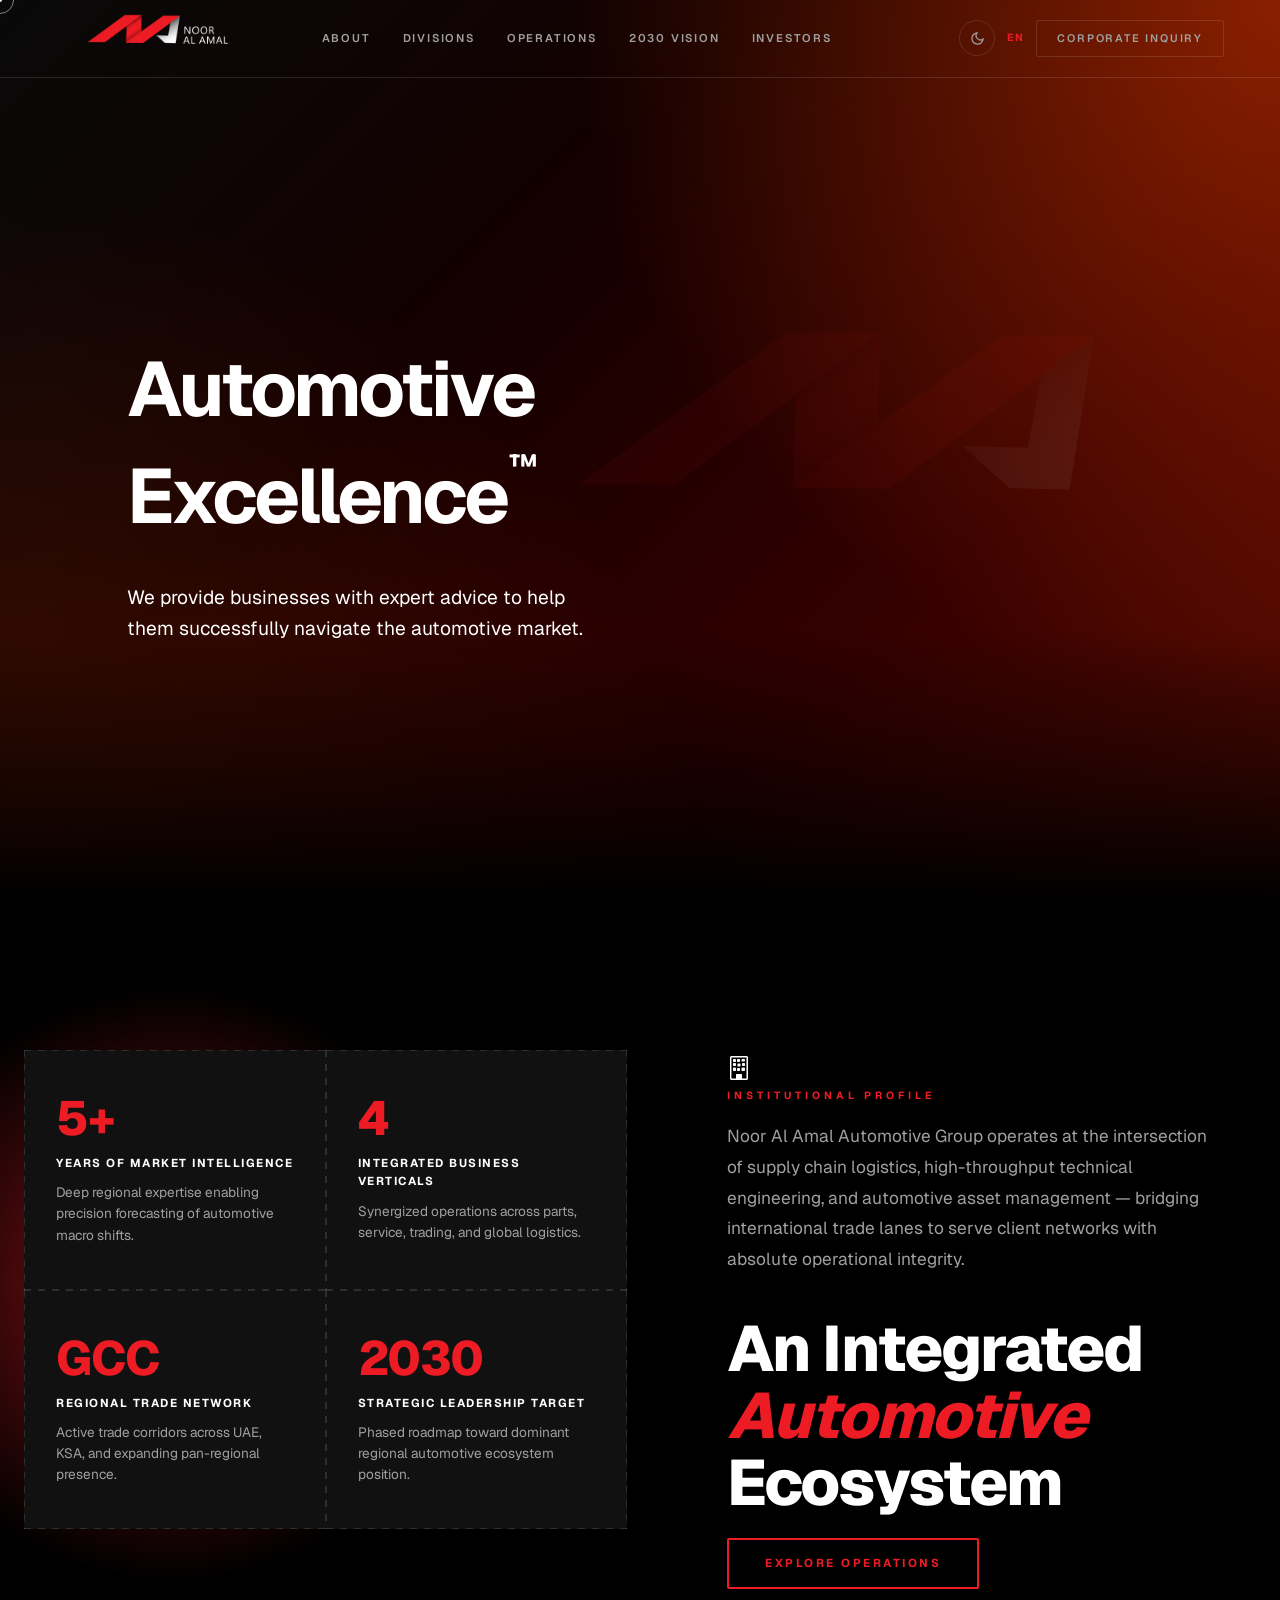
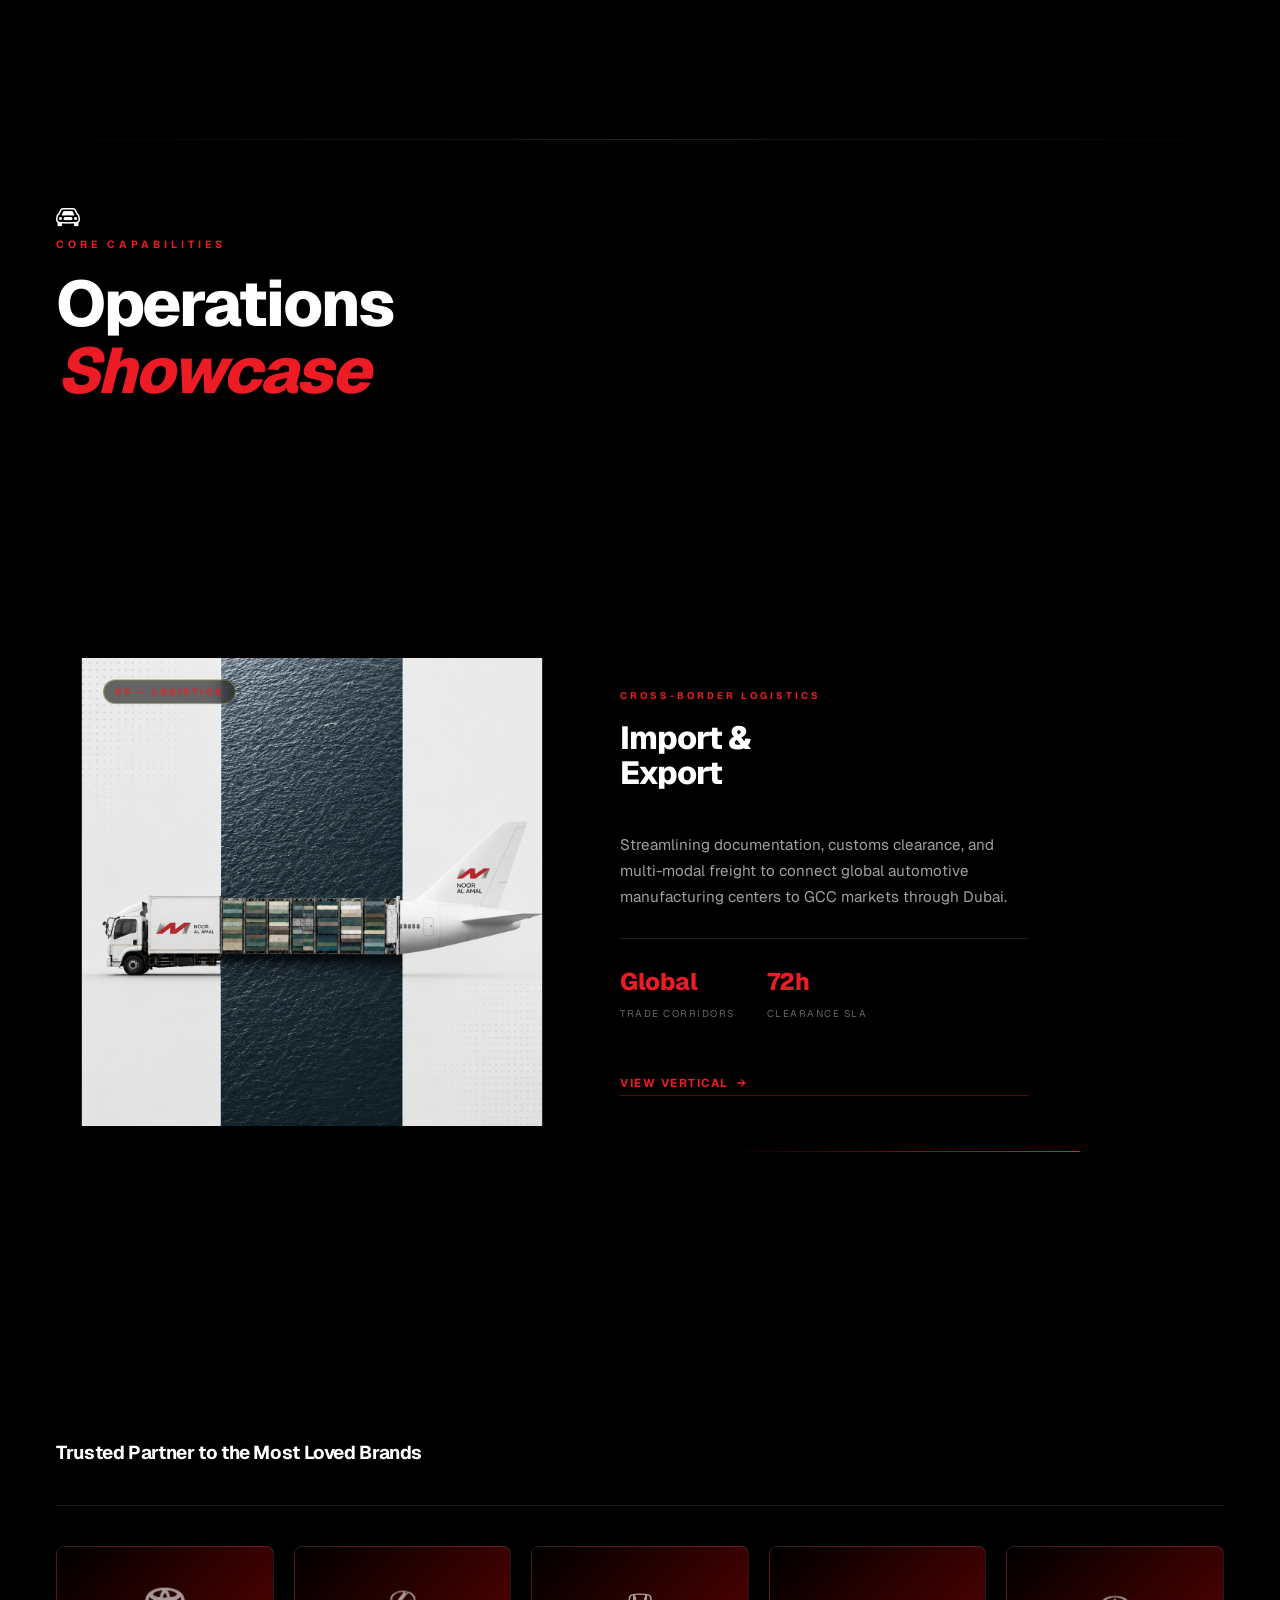
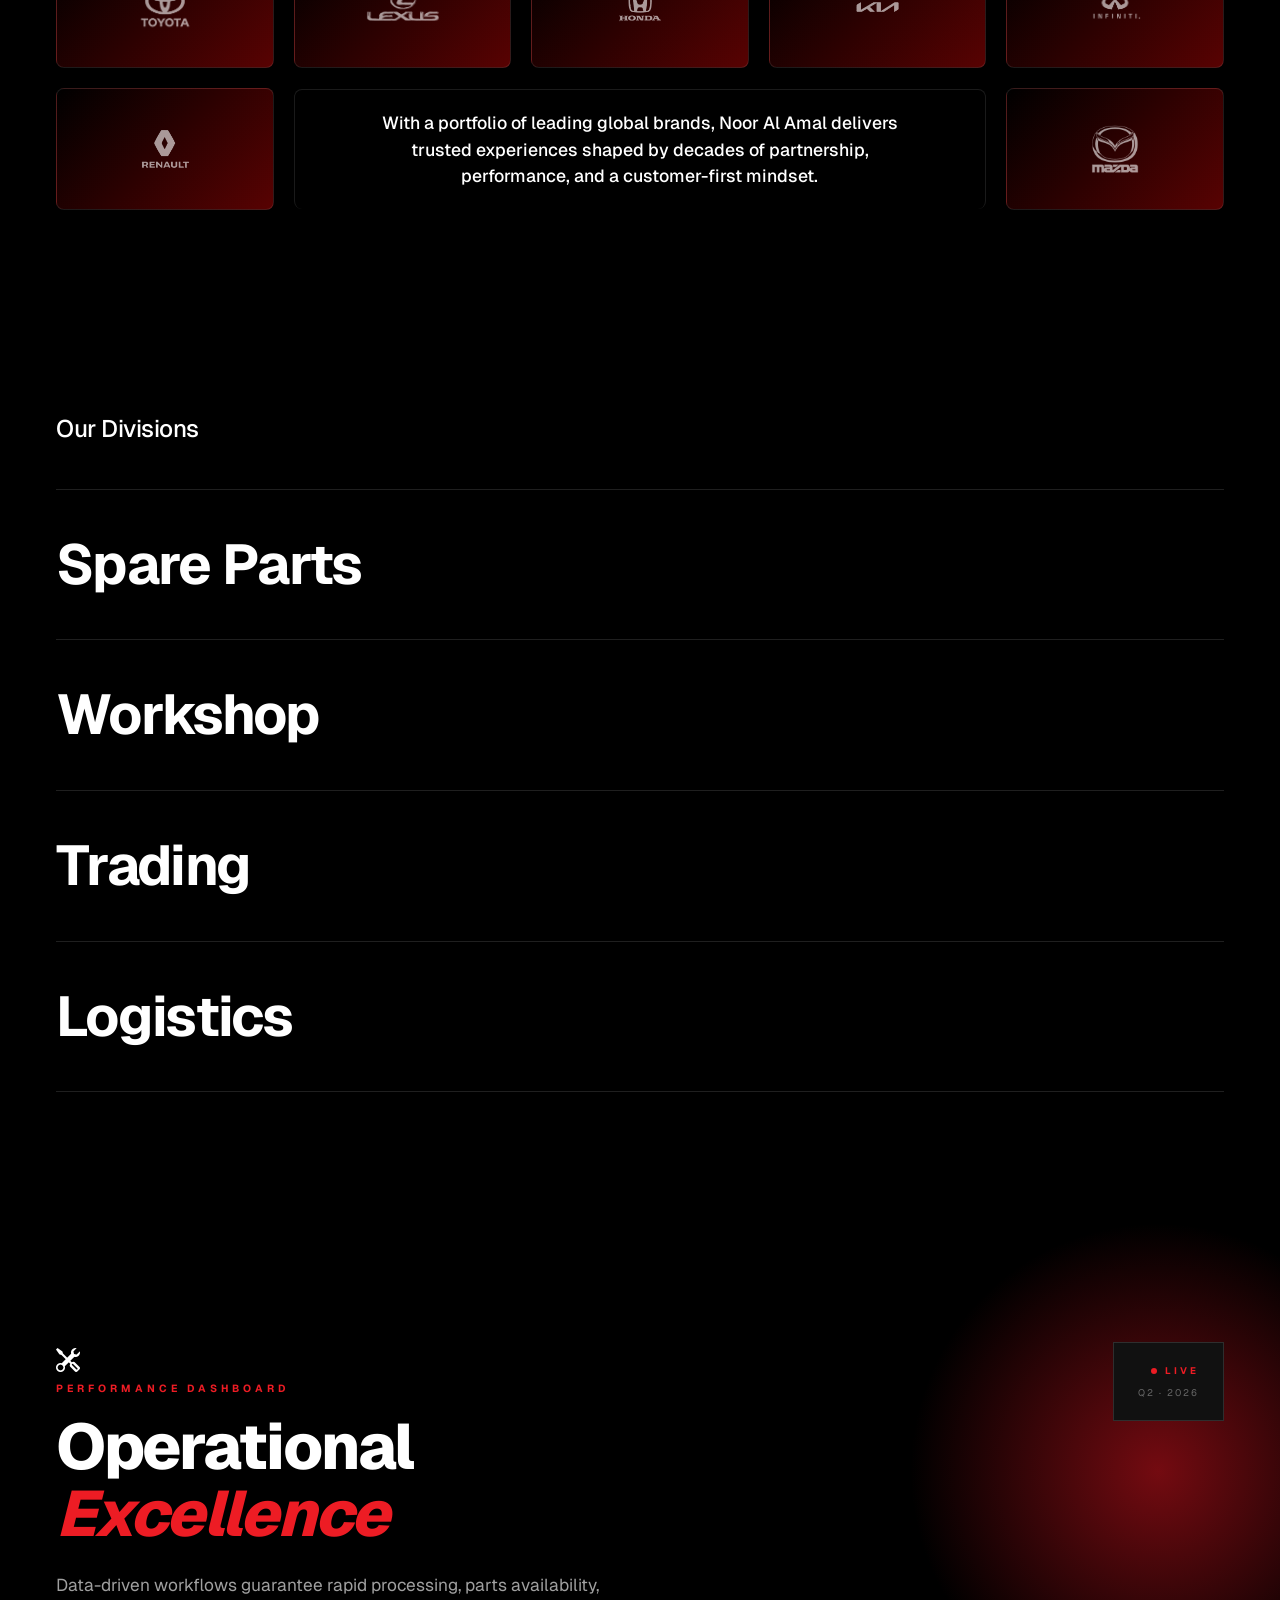
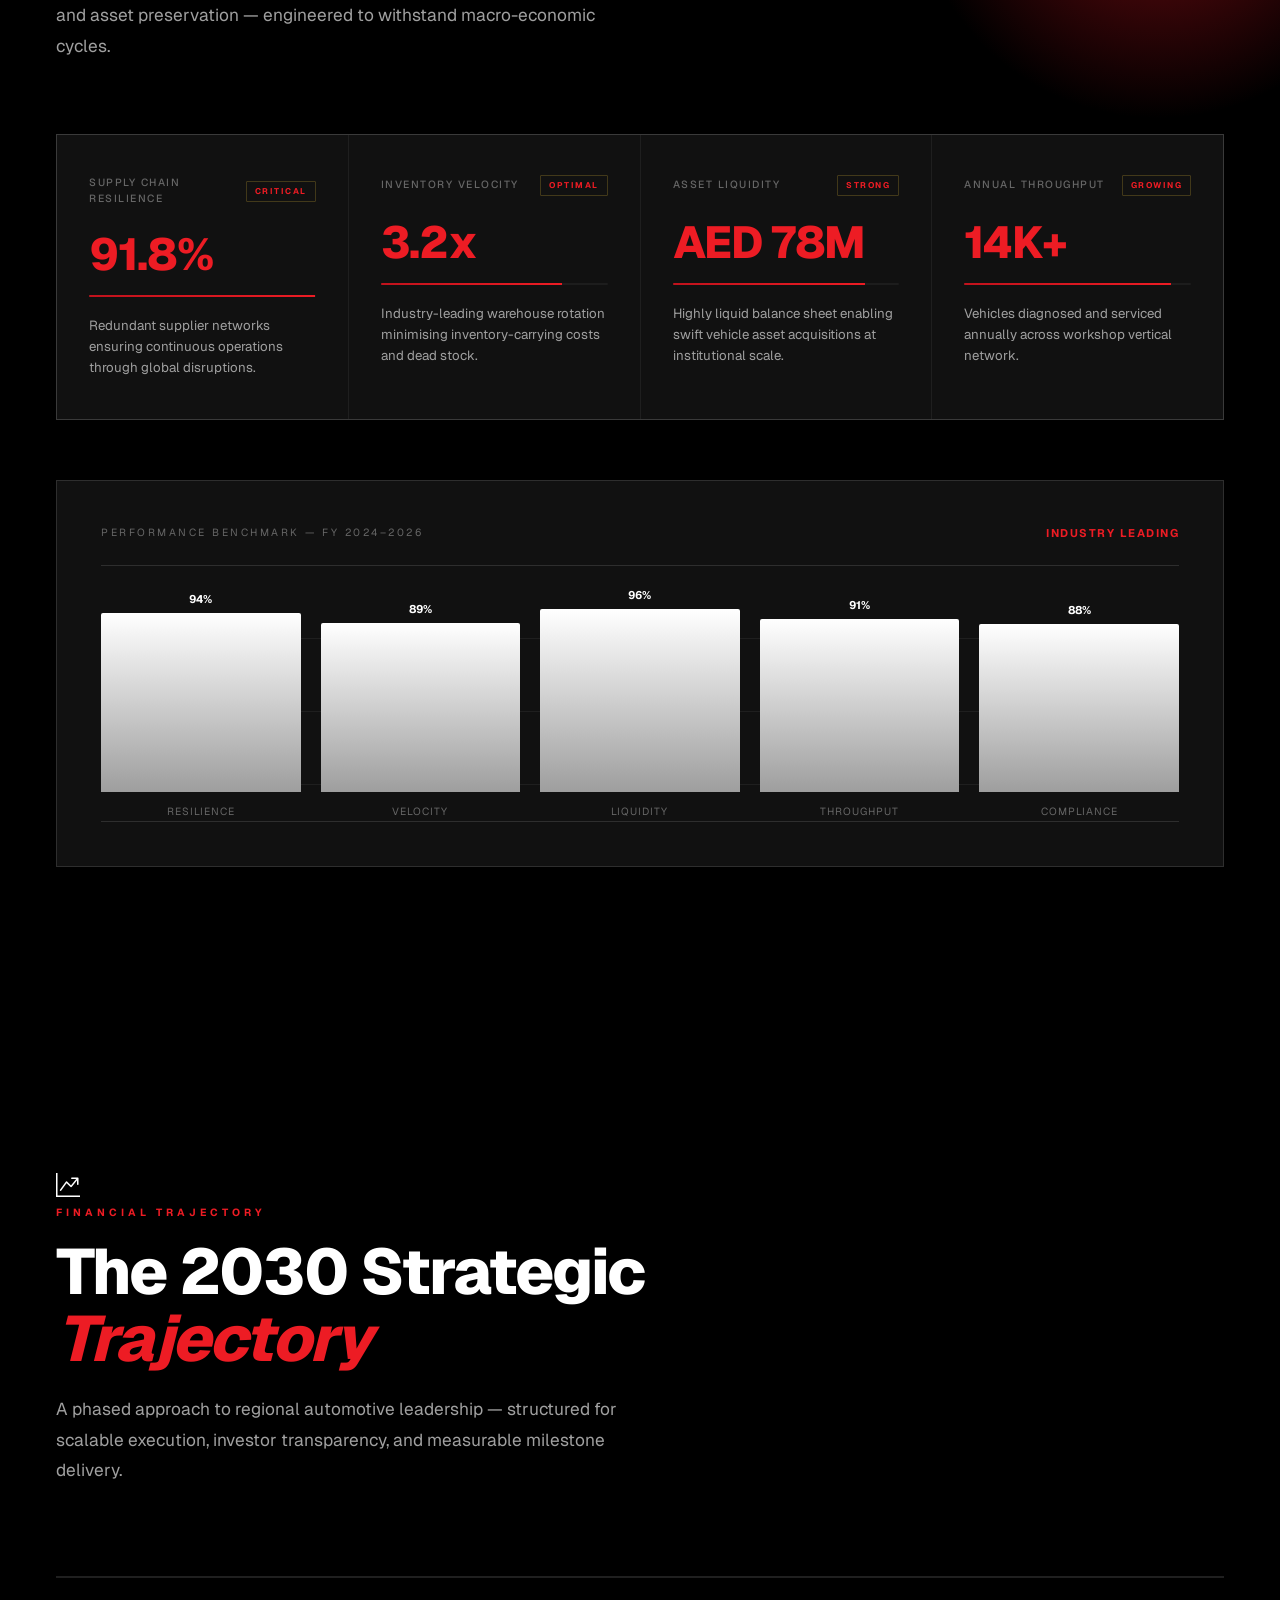
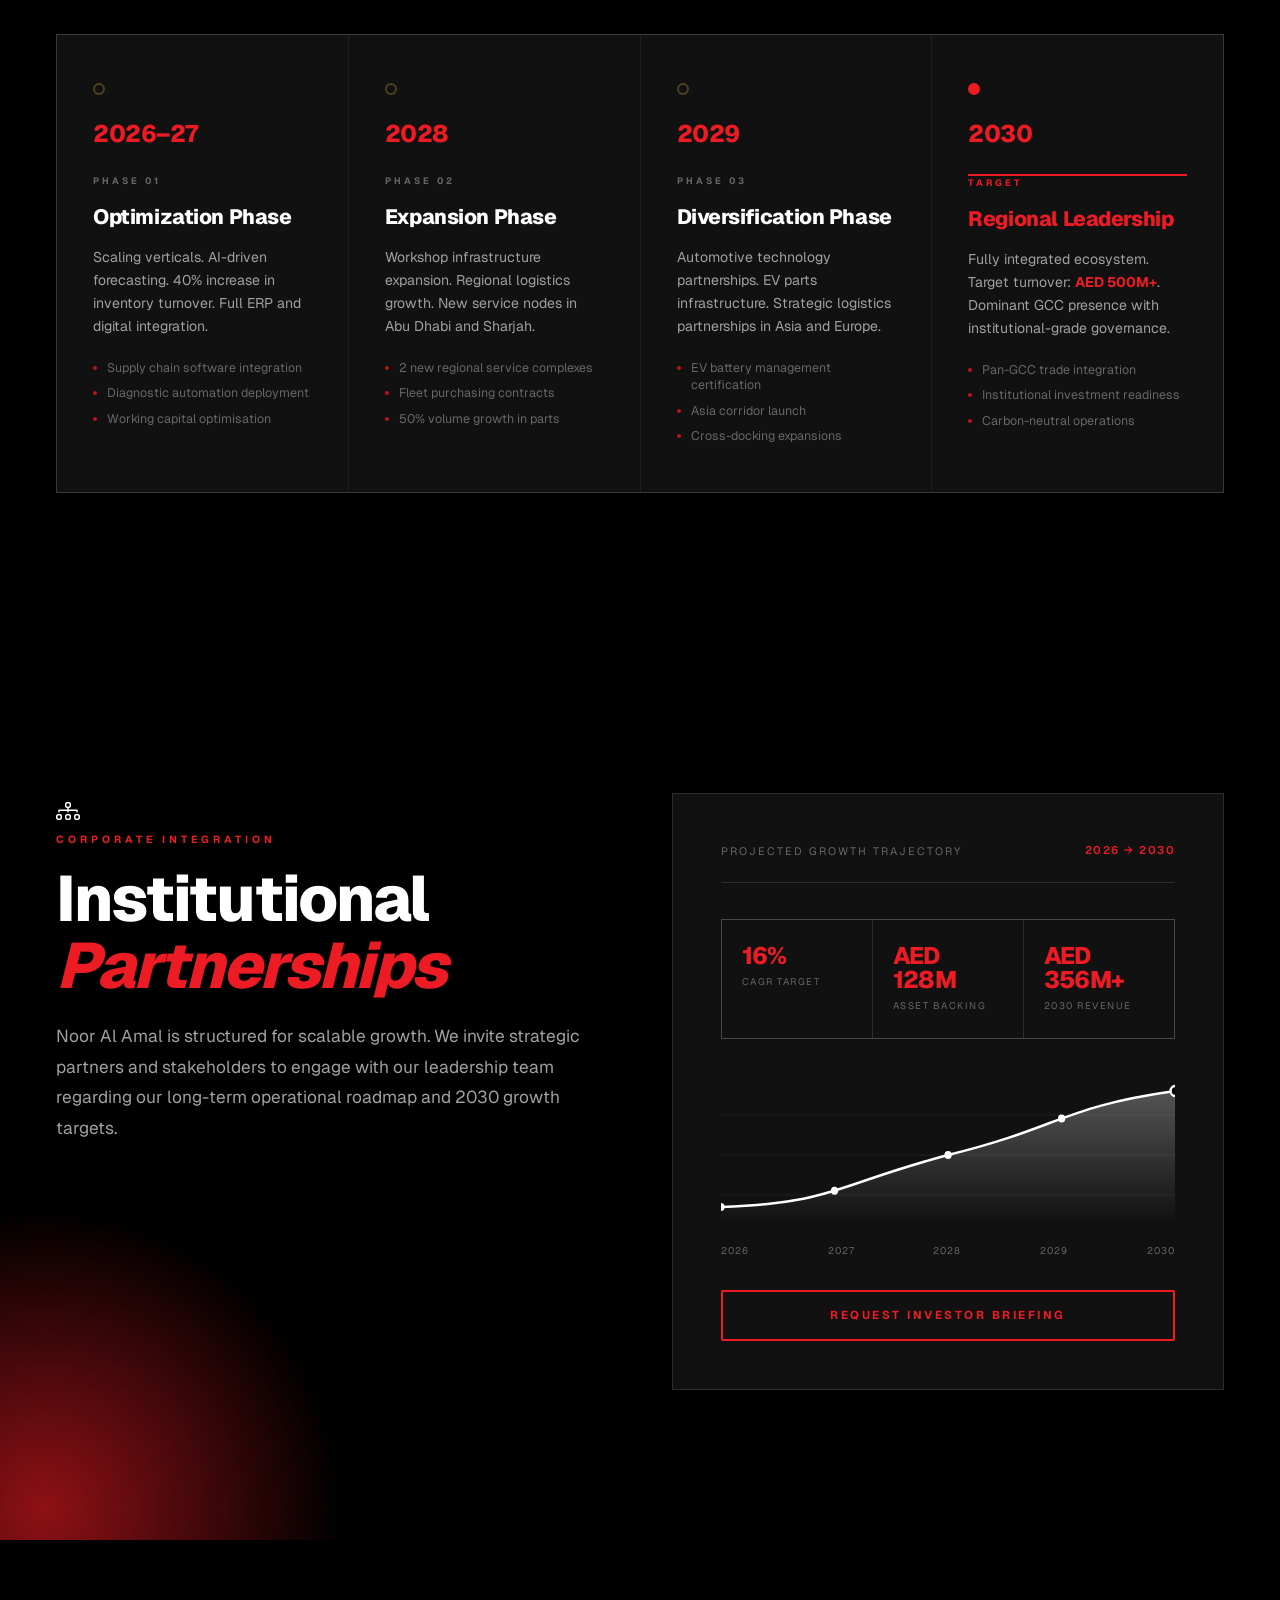
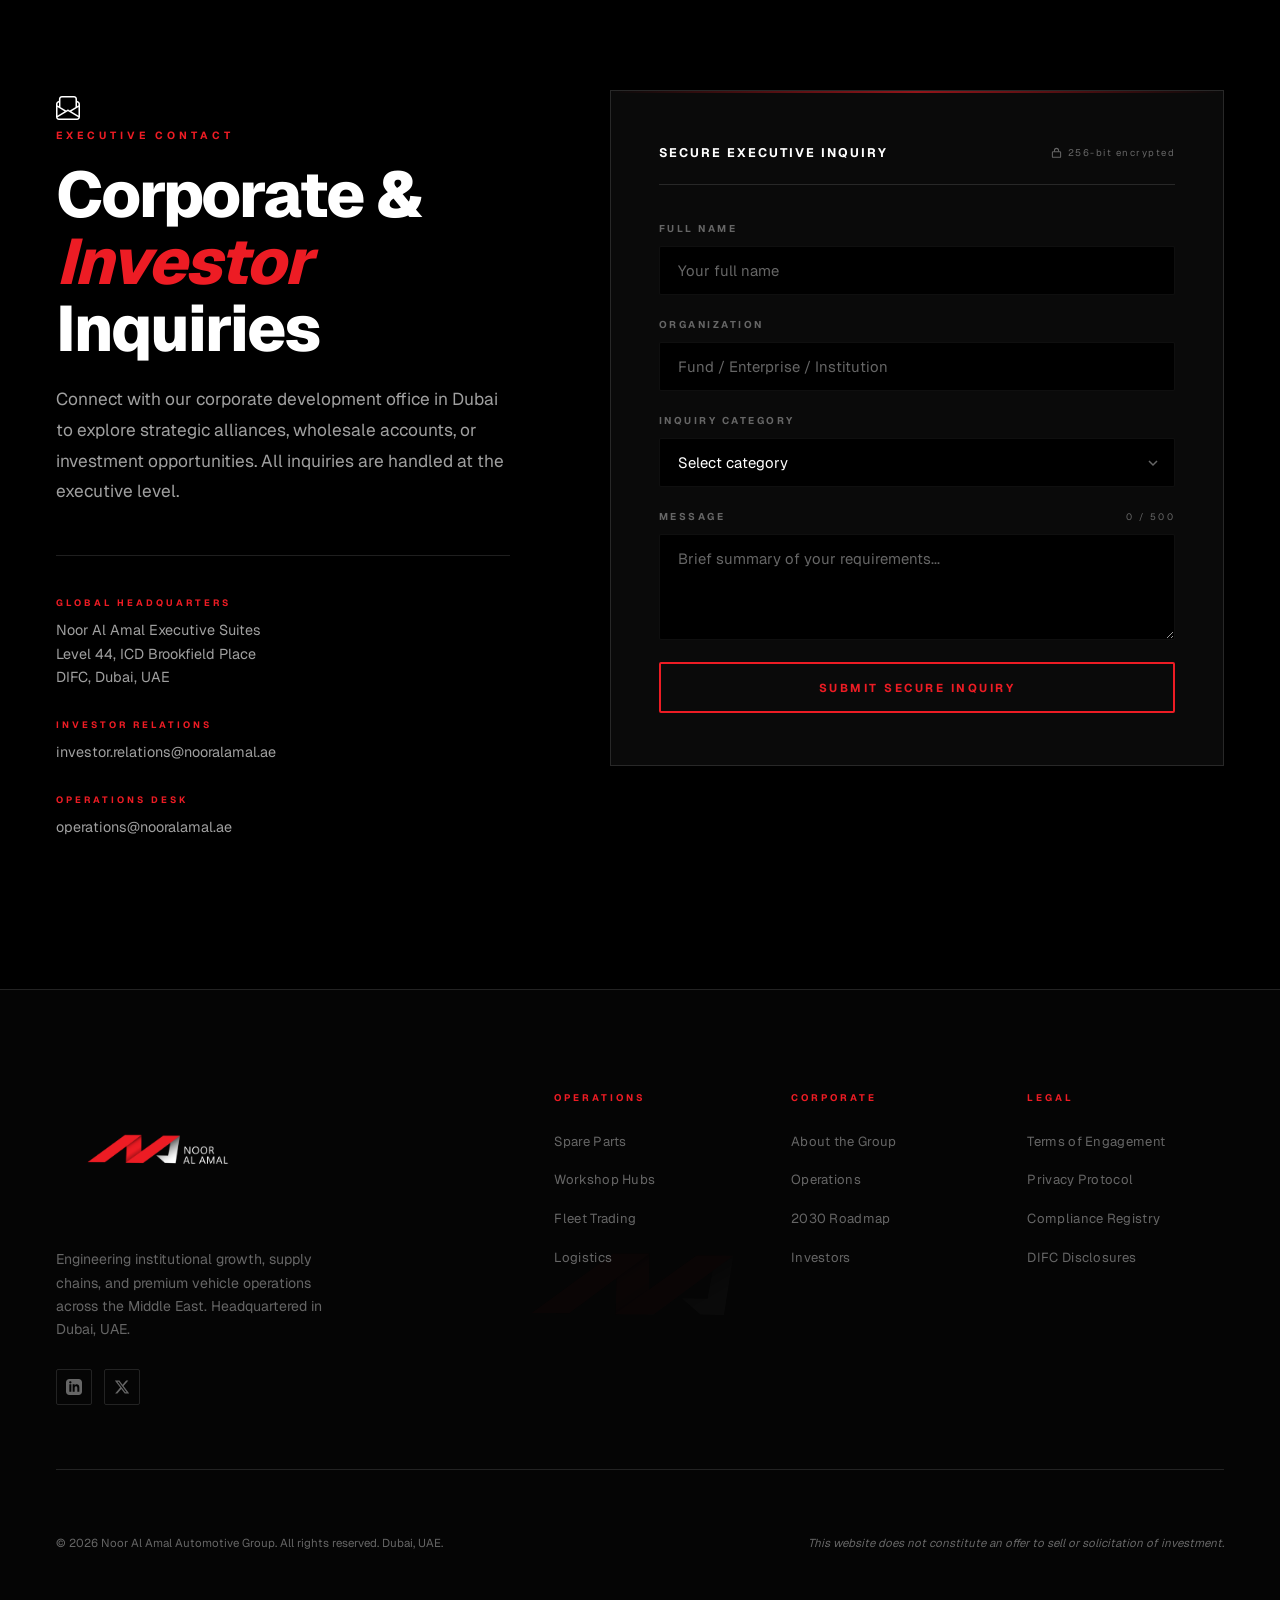
==== commit 235ff732: "re-arrangements" ====
--- a/index.html
+++ b/index.html
@@ -77,17 +77,13 @@
         <div class="nav-inner">
 
             <a href="#" class="nav-logo" aria-label="Noor Al Amal Home">
-                <img src="assets/images/logo.svg" alt="ANA Logo" class="logo-mark">
-
-                <div class="logo-text">
-                    <span>NOOR</span>
-                    <span>AL AMAL</span>
-                </div>
+                <img src="assets/images/noor-logo-dark.png" alt="ANA Logo" class="logo-mark dark-logo">
+                <img src="assets/images/noor-logo-light.svg" alt="ANA Logo" class="logo-mark light-logo">
             </a>
 
             <nav class="nav-links" id="nav-links" role="navigation" aria-label="Main navigation">
-                <a href="#overview" class="nl">Overview</a>
-                <a href="#verticals" class="nl">Verticals</a>
+                <a href="#overview" class="nl">About</a>
+                <a href="#Divisions" class="nl">Divisions</a>
                 <a href="#excellence" class="nl">Operations</a>
                 <a href="#trajectory" class="nl">2030 Vision</a>
                 <a href="#investors" class="nl">Investors</a>
@@ -114,8 +110,6 @@
                 </button>
                 <div class="lang-sw" id="lang-sw">
                     <span class="l-active">EN</span>
-                    <span class="l-sep">|</span>
-                    <span class="l-alt">AR</span>
                 </div>
                 <a href="#contact" class="btn-nav">Corporate Inquiry</a>
                 <button class="burger" id="burger" aria-label="Menu" aria-expanded="false">
@@ -128,7 +122,7 @@
         <!-- Mobile menu -->
         <div class="mob-menu" id="mob-menu" aria-hidden="true">
             <a href="#overview" class="mm-link">Overview</a>
-            <a href="#verticals" class="mm-link">Verticals</a>
+            <a href="#Divisions" class="mm-link">Divisions</a>
             <a href="#excellence" class="mm-link">Operations</a>
             <a href="#trajectory" class="mm-link">2030 Vision</a>
             <a href="#investors" class="mm-link">Investors</a>
@@ -142,8 +136,7 @@
         <section class="hero">
             <div class="hero-content">
                 <h1>
-                    Automotive <br>
-                    Excellence<span>™</span>
+                    Automotive Excellence<span>™</span>
                 </h1>
 
                 <p>
@@ -154,27 +147,62 @@
         </section>
 
         <!-- ═══════════════════════════════════════════════════════════
-     BRANDS SLIDER
+     COMPANY OVERVIEW
 ═══════════════════════════════════════════════════════════ -->
-        <section class="section brands-sec">
+        <section class="section ov-sec" id="overview">
+            <!-- Accent background -->
+            <div class="sec-glow-em" aria-hidden="true"></div>
+
+
             <div class="container">
-                <div class="brands-header">
-                    <h2>We Are<br>Partnered With</h2>
-                </div>
-                <div class="brands-grid">
-                    <div class="brand-box"><img src="assets/icons/Nissan.png" alt="Nissan"></div>
-                    <div class="brand-box"><img src="assets/icons/lexus.png" alt="Lexus"></div>
-                    <div class="brand-box"><img src="assets/icons/honda.png" alt="Honda"></div>
-                    <div class="brand-box"><img src="assets/icons/kia.png" alt="Kia"></div>
-                    <div class="brand-box"><img src="assets/icons/infiniti.png" alt="Infiniti"></div>
-                    <div class="brand-box"><img src="assets/icons/renault.png" alt="Renault"></div>
-                    <div class="brand-box"><img src="assets/icons/mazda.png" alt="Mazda"></div>
-                    <div class="brand-box"><img src="assets/icons/toyota.png" alt="Toyota"></div>
-                    <div class="brand-box"><img src="assets/icons/hyundai.png" alt="Hyundai"></div>
-                    <div class="brand-box"><img src="assets/icons/mitsubishi.png" alt="Mitsubishi"></div>
+                <div class="ov-layout">
+                    <div class="ov-left">
+                        <i class="bi bi-building sec-icon reveal"></i>
+                        <div class="sec-label reveal">Institutional Profile</div>
+                        <p class="sec-body reveal">
+                            Noor Al Amal Automotive Group operates at the intersection of supply chain logistics,
+                            high-throughput technical engineering, and automotive asset management — bridging
+                            international trade lanes to serve client networks with absolute operational integrity.
+                        </p>
+                        <h2 class="sec-h2 reveal">
+                            An Integrated<br>
+                            <em class="gold">Automotive</em><br>
+                            Ecosystem
+                        </h2>
+                        <a href="#verticals" class="btn-gold reveal">Explore Operations</a>
+                    </div>
+                    <div class="ov-right">
+                        <div class="ov-stats">
+                            <div class="ovs reveal">
+                                <div class="ovs-n gold"><span class="cnt" data-t="5">0</span>+</div>
+                                <div class="ovs-label">Years of Market Intelligence</div>
+                                <div class="ovs-body">Deep regional expertise enabling precision forecasting of
+                                    automotive macro shifts.</div>
+                            </div>
+                            <div class="ovs reveal">
+                                <div class="ovs-n gold"><span class="cnt" data-t="4">0</span></div>
+                                <div class="ovs-label">Integrated Business Verticals</div>
+                                <div class="ovs-body">Synergized operations across parts, service, trading, and global
+                                    logistics.</div>
+                            </div>
+                            <div class="ovs reveal">
+                                <div class="ovs-n gold">GCC</div>
+                                <div class="ovs-label">Regional Trade Network</div>
+                                <div class="ovs-body">Active trade corridors across UAE, KSA, and expanding pan-regional
+                                    presence.</div>
+                            </div>
+                            <div class="ovs reveal">
+                                <div class="ovs-n gold">2030</div>
+                                <div class="ovs-label">Strategic Leadership Target</div>
+                                <div class="ovs-body">Phased roadmap toward dominant regional automotive ecosystem
+                                    position.</div>
+                            </div>
+                        </div>
+                    </div>
                 </div>
             </div>
         </section>
+
 
 
         <!-- ═══════════════════════════════════════════════════════════
@@ -326,196 +354,55 @@
 
 
         <!-- ═══════════════════════════════════════════════════════════
-     COMPANY OVERVIEW
+     BRANDS SLIDER
 ═══════════════════════════════════════════════════════════ -->
-        <section class="section ov-sec" id="overview">
-            <!-- Accent background -->
-            <div class="sec-glow-em" aria-hidden="true"></div>
-
-
+        <section class="section brands-sec">
             <div class="container">
-                <div class="ov-layout">
-                    <div class="ov-left">
-                        <i class="bi bi-building sec-icon reveal"></i>
-                        <div class="sec-label reveal">Institutional Profile</div>
-                        <h2 class="sec-h2 reveal">
-                            An Integrated<br>
-                            <em class="gold">Automotive</em><br>
-                            Ecosystem
-                        </h2>
-                        <p class="sec-body reveal">
-                            Noor Al Amal Automotive Group operates at the intersection of supply chain logistics,
-                            high-throughput technical engineering, and automotive asset management — bridging
-                            international trade lanes to serve client networks with absolute operational integrity.
-                        </p>
-                        <a href="#verticals" class="btn-gold reveal">Explore Operations</a>
-                    </div>
-                    <div class="ov-right">
-                        <div class="ov-stats">
-                            <div class="ovs reveal">
-                                <div class="ovs-n gold"><span class="cnt" data-t="5">0</span>+</div>
-                                <div class="ovs-label">Years of Market Intelligence</div>
-                                <div class="ovs-body">Deep regional expertise enabling precision forecasting of
-                                    automotive macro shifts.</div>
-                            </div>
-                            <div class="ovs reveal">
-                                <div class="ovs-n gold"><span class="cnt" data-t="4">0</span></div>
-                                <div class="ovs-label">Integrated Business Verticals</div>
-                                <div class="ovs-body">Synergized operations across parts, service, trading, and global
-                                    logistics.</div>
-                            </div>
-                            <div class="ovs reveal">
-                                <div class="ovs-n gold">GCC</div>
-                                <div class="ovs-label">Regional Trade Network</div>
-                                <div class="ovs-body">Active trade corridors across UAE, KSA, and expanding pan-regional
-                                    presence.</div>
-                            </div>
-                            <div class="ovs reveal">
-                                <div class="ovs-n gold">2030</div>
-                                <div class="ovs-label">Strategic Leadership Target</div>
-                                <div class="ovs-body">Phased roadmap toward dominant regional automotive ecosystem
-                                    position.</div>
-                            </div>
-                        </div>
-                    </div>
+                <div class="brands-header">
+                    <h3>Trusted Partner to the Most Loved Brands</h3>
+                </div>
+                <div class="brands-grid">
+                    <!-- Row 1 -->
+                    <div class="brand-box"><img src="assets/icons/toyota.png" alt="Toyota"></div>
+                    <div class="brand-box"><img src="assets/icons/lexus.png" alt="Lexus"></div>
+                    <div class="brand-box"><img src="assets/icons/honda.png" alt="Honda"></div>
+                    <div class="brand-box"><img src="assets/icons/kia.png" alt="Kia"></div>
+                    <div class="brand-box"><img src="assets/icons/infiniti.png" alt="Infiniti"></div>
+
+                    <!-- Row 2 -->
+                    <div class="brand-box"><img src="assets/icons/renault.png" alt="Renault"></div>
+                    <div class="brand-box brand-text-box">
+                        <p>With a portfolio of leading global brands, Noor Al Amal delivers trusted experiences shaped
+                            by decades of partnership, performance, and a customer-first mindset.</p>
+                    </div>
+                    <div class="brand-box"><img src="assets/icons/mazda.png" alt="Mazda"></div>
+
+
                 </div>
             </div>
         </section>
 
 
+
         <!-- ═══════════════════════════════════════════════════════════
-     BUSINESS VERTICALS
+     OUR DIVISIONS
 ═══════════════════════════════════════════════════════════ -->
-        <section class="section vt-sec" id="verticals">
-
+        <section class="section divisions-sec" id="Divisions">
             <div class="container">
-                <i class="bi bi-speedometer2 sec-icon reveal"></i>
-                <div class="sec-label reveal">Core Capabilities</div>
-                <h2 class="sec-h2 reveal">Business<br><em class="gold">Verticals</em></h2>
-            </div>
-
-            <!-- V1: Spare Parts -->
-            <div class="vt-row">
-                <div class="vt-img-panel vip-1">
-                    <div class="vip-inner">
-                        <div class="vip-grid-pattern">
-                            <img src="assets/images/spare-parts-2.png" alt="">
-                        </div>
-                        <div class="vip-glow"></div>
-                        <div class="vip-tag">SUPPLY CHAIN</div>
-                        <div class="vip-num gold">01</div>
-                    </div>
-                </div>
-                <div class="vt-content-panel">
-                    <div class="vcp-inner">
-                        <span class="vcp-tag reveal">Supply Chain Precision</span>
-                        <h3 class="vcp-h3 reveal">Spare Parts<br>Distribution</h3>
-                        <p class="vcp-body reveal">Enterprise-level procurement and wholesale powered by real-time
-                            inventory intelligence. Our multi-tiered architecture guarantees just-in-time availability —
-                            eliminating supply gaps across regional dealer and fleet networks.</p>
-                        <div class="vcp-metrics reveal">
-                            <div class="vcm"><span class="vcm-n">10,000+</span><span class="vcm-l">Active SKUs</span>
-                            </div>
-                            <div class="vcm"><span class="vcm-n">98%</span><span class="vcm-l">Fill Rate</span></div>
-                            <div class="vcm"><span class="vcm-n">48h</span><span class="vcm-l">Fulfilment SLA</span>
-                            </div>
-                        </div>
-                        <a href="#contact" class="btn-gold reveal">Inquire About Partnership</a>
-                    </div>
-                </div>
-            </div>
-
-            <!-- V2: Workshop (reversed) -->
-            <div class="vt-row vt-row-rev">
-                <div class="vt-img-panel vip-2">
-                    <div class="vip-inner">
-                        <div class="vip-grid-pattern">
-                            <img src="assets/images/workshop-2.png" alt="">
-                        </div>
-                        <div class="vip-glow"></div>
-                        <div class="vip-tag">WORKSHOP</div>
-                        <div class="vip-num gold">02</div>
-                    </div>
-                </div>
-                <div class="vt-content-panel">
-                    <div class="vcp-inner">
-                        <span class="vcp-tag reveal">Technical Throughput</span>
-                        <h3 class="vcp-h3 reveal">Workshop<br>Operations</h3>
-                        <p class="vcp-body reveal">High-volume diagnostics and standardized repair facilities engineered
-                            to OEM benchmarks. Built for corporate fleet throughput — reducing asset downtime and
-                            maintaining peak operational continuity.</p>
-                        <div class="vcp-metrics reveal">
-                            <div class="vcm"><span class="vcm-n">15,000+</span><span class="vcm-l">Annual
-                                    Services</span></div>
-                            <div class="vcm"><span class="vcm-n">94%</span><span class="vcm-l">First-Fix Rate</span>
-                            </div>
-                            <div class="vcm"><span class="vcm-n">24h</span><span class="vcm-l">Turnaround SLA</span>
-                            </div>
-                        </div>
-                        <a href="#contact" class="btn-gold reveal">Inquire About Partnership</a>
-                    </div>
-                </div>
-            </div>
-
-            <!-- V3: Trading -->
-            <div class="vt-row">
-                <div class="vt-img-panel vip-3">
-                    <div class="vip-inner">
-                        <div class="vip-grid-pattern">
-                            <img src="assets/images/used-cars.png" alt="">
-                        </div>
-                        <div class="vip-glow"></div>
-                        <div class="vip-tag">TRADING</div>
-                        <div class="vip-num gold">03</div>
-                    </div>
-                </div>
-                <div class="vt-content-panel">
-                    <div class="vcp-inner">
-                        <span class="vcp-tag reveal">Asset-Backed Liquidity</span>
-                        <h3 class="vcp-h3 reveal">Used Vehicle<br>Trading</h3>
-                        <p class="vcp-body reveal">Sophisticated institutional vehicle trading powered by real-time
-                            market valuation and acquisition intelligence. We identify undervalued fleet assets and
-                            position them for premium reentry — generating consistent asset-backed returns.</p>
-                        <div class="vcp-metrics reveal">
-                            <div class="vcm"><span class="vcm-n">AED 85M</span><span class="vcm-l">Asset Backing</span>
-                            </div>
-                            <div class="vcm"><span class="vcm-n">3.2x</span><span class="vcm-l">Velocity</span></div>
-                            <div class="vcm"><span class="vcm-n">60 Days</span><span class="vcm-l">Avg. Cycle</span>
-                            </div>
-                        </div>
-                        <a href="#contact" class="btn-gold reveal">Inquire About Partnership</a>
-                    </div>
-                </div>
-            </div>
-
-            <!-- V4: Import/Export (reversed) -->
-            <div class="vt-row vt-row-rev">
-                <div class="vt-img-panel vip-4">
-                    <div class="vip-inner">
-                        <div class="vip-grid-pattern">
-                            <img src="assets/images/import-export-2.png" alt="">
-                        </div>
-                        <div class="vip-glow"></div>
-                        <div class="vip-tag">LOGISTICS</div>
-                        <div class="vip-num gold">04</div>
-                    </div>
-                </div>
-                <div class="vt-content-panel">
-                    <div class="vcp-inner">
-                        <span class="vcp-tag reveal">Cross-Border Logistics</span>
-                        <h3 class="vcp-h3 reveal">Import &amp;<br>Export</h3>
-                        <p class="vcp-body reveal">End-to-end multi-modal logistics connecting global automotive
-                            manufacturing centers to GCC markets through Dubai. Full management of documentation,
-                            customs compliance, and freight coordination across Europe, Asia, and North America.</p>
-                        <div class="vcp-metrics reveal">
-                            <div class="vcm"><span class="vcm-n">Global</span><span class="vcm-l">Trade Corridors</span>
-                            </div>
-                            <div class="vcm"><span class="vcm-n">100%</span><span class="vcm-l">Compliance</span></div>
-                            <div class="vcm"><span class="vcm-n">72h</span><span class="vcm-l">Clearance SLA</span>
-                            </div>
-                        </div>
-                        <a href="#contact" class="btn-gold reveal">Inquire About Partnership</a>
-                    </div>
+                <h2 class="div-header reveal">Our Divisions</h2>
+                <div class="div-list">
+                    <a href="divisions.html#spare-parts" class="div-item reveal">
+                        <h3>Spare Parts</h3>
+                    </a>
+                    <a href="divisions.html#workshop" class="div-item reveal">
+                        <h3>Workshop</h3>
+                    </a>
+                    <a href="divisions.html#trading" class="div-item reveal">
+                        <h3>Trading</h3>
+                    </a>
+                    <a href="divisions.html#logistics" class="div-item reveal">
+                        <h3>Logistics</h3>
+                    </a>
                 </div>
             </div>
         </section>
@@ -559,7 +446,7 @@
                     </div>
                     <div class="kpi-card reveal">
                         <div class="kpi-hdr"><span class="kpi-lbl">Inventory Velocity</span><span
-                                class="kpi-tag kpi-ok">OPTIMAL</span></div>
+                                class="kpi-tag">OPTIMAL</span></div>
                         <div class="kpi-val gold"><span class="cnt" data-t="3">0</span>.2x</div>
                         <div class="kpi-bar-w">
                             <div class="kpi-bar" data-w="80"></div>
@@ -569,7 +456,7 @@
                     </div>
                     <div class="kpi-card reveal">
                         <div class="kpi-hdr"><span class="kpi-lbl">Asset Liquidity</span><span
-                                class="kpi-tag kpi-ok">STRONG</span></div>
+                                class="kpi-tag">STRONG</span></div>
                         <div class="kpi-val gold">AED <span class="cnt" data-t="85">0</span>M</div>
                         <div class="kpi-bar-w">
                             <div class="kpi-bar" data-w="85"></div>
@@ -772,22 +659,23 @@
                                 <svg class="inv-chart" viewBox="0 0 500 160" fill="none" preserveAspectRatio="none">
                                     <defs>
                                         <linearGradient id="ichg" x1="0" y1="0" x2="0" y2="1">
-                                            <stop offset="0%" stop-color="#D4AF37" stop-opacity="0.28" />
-                                            <stop offset="100%" stop-color="#D4AF37" stop-opacity="0" />
+                                            <stop offset="0%" stop-color="var(--text)" stop-opacity="0.28" />
+                                            <stop offset="100%" stop-color="var(--text)" stop-opacity="0" />
                                         </linearGradient>
                                     </defs>
-                                    <line x1="0" y1="40" x2="500" y2="40" stroke="rgba(255,255,255,0.05)" />
-                                    <line x1="0" y1="80" x2="500" y2="80" stroke="rgba(255,255,255,0.05)" />
-                                    <line x1="0" y1="120" x2="500" y2="120" stroke="rgba(255,255,255,0.05)" />
+                                    <line x1="0" y1="40" x2="500" y2="40" stroke="var(--border-2)" />
+                                    <line x1="0" y1="80" x2="500" y2="80" stroke="var(--border-2)" />
+                                    <line x1="0" y1="120" x2="500" y2="120" stroke="var(--border-2)" />
                                     <path d="M0 148 L0 132 C125 128 125 110 250 80 C375 52 375 32 500 16 L500 148 Z"
                                         fill="url(#ichg)" />
                                     <path class="i-line" d="M0 132 C125 128 125 110 250 80 C375 52 375 32 500 16"
-                                        stroke="#D4AF37" stroke-width="2.5" />
-                                    <circle cx="0" cy="132" r="4" fill="#D4AF37" />
-                                    <circle cx="125" cy="126" r="4" fill="#D4AF37" />
-                                    <circle cx="250" cy="80" r="4" fill="#D4AF37" />
-                                    <circle cx="375" cy="42" r="4" fill="#D4AF37" />
-                                    <circle cx="500" cy="16" r="5" fill="#fff" stroke="#D4AF37" stroke-width="2.5" />
+                                        stroke="var(--text)" stroke-width="2.5" />
+                                    <circle cx="0" cy="132" r="4" fill="var(--text)" />
+                                    <circle cx="125" cy="115.75" r="4" fill="var(--text)" />
+                                    <circle cx="250" cy="80" r="4" fill="var(--text)" />
+                                    <circle cx="375" cy="43.5" r="4" fill="var(--text)" />
+                                    <circle cx="500" cy="16" r="5" fill="var(--bg)" stroke="var(--text)"
+                                        stroke-width="2.5" />
                                 </svg>
                                 <div class="inv-chart-labs">
                                     <span>2026</span><span>2027</span><span>2028</span><span>2029</span><span>2030</span>
@@ -922,12 +810,9 @@
         <div class="container">
             <div class="footer-top">
                 <div class="footer-brand">
-                    <a href="#" class="nav-logo">
-                        <img src="assets/images/logo.svg" alt="ANA Logo" class="logo-mark">
-                        <div class="logo-text">
-                            <span>NOOR</span>
-                            <span>AL AMAL</span>
-                        </div>
+                    <a href="index.html" class="nav-logo">
+                        <img src="assets/images/noor-logo-dark.png" alt="ANA Logo" class="logo-mark dark-logo">
+                        <img src="assets/images/noor-logo-light.svg" alt="ANA Logo" class="logo-mark light-logo">
                     </a>
                     <p class="footer-desc">Engineering institutional growth, supply chains, and premium vehicle
                         operations across the Middle East. Headquartered in Dubai, UAE.</p>
--- a/css/style.css
+++ b/css/style.css
@@ -12,7 +12,7 @@
     /* ── DARK THEME (DEFAULT) ── */
     --bg: #000000;
     /* Pure black */
-    --bg2: #0a0a0a;
+    --bg2: #000000;
     --card: #111111;
     --glass: rgba(255, 255, 255, 0.04);
     --glass-b: rgba(255, 255, 255, 0.08);
@@ -37,6 +37,11 @@
     --em-g: rgba(237, 28, 36, 0.6);
     --tl-g: rgba(193, 18, 28, 0.6);
 
+    --chart-grad-1: #9e9e9e;
+    --chart-grad-2: #ffffff;
+    --cur-border: rgba(255, 255, 255, 0.5);
+    --cur-bg: rgba(255, 255, 255, 0.1);
+
     /* Typography */
     --f-display: 'Geist', 'Segoe UI Variable', system-ui, sans-serif;
     --f-body: 'Geist', 'Segoe UI Variable', system-ui, sans-serif;
@@ -52,21 +57,26 @@
 
 /* ─── LIGHT THEME ───────────────────────────────────────── */
 [data-theme="light"] {
-    --bg: #F5F5F5;
+    --bg: #FFFFFF;
     --bg2: #FFFFFF;
     --card: #FFFFFF;
     --glass: rgba(255, 255, 255, 0.75);
     --glass-b: rgba(255, 255, 255, 0.9);
 
-    --text: #000000;
-    --text-2: #333333;
-    --text-3: #666666;
+    --text: #111111;
+    --text-2: #444444;
+    --text-3: #888888;
 
     --border: rgba(0, 0, 0, 0.08);
     --border-2: rgba(0, 0, 0, 0.05);
 
     --em-g: rgba(237, 28, 36, 0.06);
     --tl-g: rgba(237, 28, 36, 0.04);
+
+    --chart-grad-1: #888888;
+    --chart-grad-2: #111111;
+    --cur-border: rgba(17, 17, 17, 0.5);
+    --cur-bg: rgba(17, 17, 17, 0.1);
 }
 
 /* ─── THEME TRANSITION ──────────────────────────────────── */
@@ -144,6 +154,7 @@
 img {
     display: block;
     max-width: 100%;
+    height: auto;
 }
 
 ::-webkit-scrollbar {
@@ -160,6 +171,11 @@
 }
 
 /* ─── UTILITIES ──────────────────────────────────────────── */
+.bi {
+    font-size: 1.5em;
+    /* Enlarges Bootstrap icons globally */
+}
+
 .gold {
     color: var(--gold);
 }
@@ -298,7 +314,8 @@
     letter-spacing: 1.5px;
     text-transform: uppercase;
     color: var(--gold);
-    border-bottom: 1px solid rgba(212, 175, 55, 0.25);
+    border-bottom: 1px solid rgba(237, 28, 36, 0.35);
+    /* Slight red instead of gold */
     padding-bottom: 3px;
     transition: border-color 0.2s, letter-spacing 0.2s;
 }
@@ -442,7 +459,7 @@
 .cur-ring {
     width: 28px;
     height: 28px;
-    border: 1px solid rgba(212, 175, 55, 0.5);
+    border: 1px solid var(--cur-border);
     border-radius: 50%;
     position: fixed;
     pointer-events: none;
@@ -455,7 +472,7 @@
 .cur-dot {
     width: 4px;
     height: 4px;
-    background: var(--gold);
+    background: var(--text);
     border-radius: 50%;
     position: fixed;
     pointer-events: none;
@@ -479,8 +496,8 @@
 .cur-ring.on {
     width: 46px;
     height: 46px;
-    border-color: var(--gold);
-    background: rgba(212, 175, 55, 0.04);
+    border-color: var(--text);
+    background: var(--cur-bg);
 }
 
 /* ═══════════════════════════════════════════════════════════
@@ -539,6 +556,7 @@
     width: 100%;
     height: var(--nav-h);
     z-index: 800;
+    border-bottom: 1px solid var(--border);
     transition: height 0.4s var(--ease), background 0.5s ease,
         border-bottom 0.4s ease, backdrop-filter 0.5s ease;
 }
@@ -556,7 +574,7 @@
 }
 
 .nav-inner {
-    max-width: 1440px;
+    max-width: 1300px;
     margin: 0 auto;
     padding: 0 56px;
     height: 100%;
@@ -573,6 +591,60 @@
     align-items: center;
     gap: 14px;
     flex-shrink: 0;
+    text-decoration: none;
+
+}
+
+.logo-mark {
+    height: 138px;
+    width: auto;
+    display: block;
+    transition: transform 0.4s var(--ease);
+}
+
+.nav-logo .logo-mark {
+    transform: scale(1.6);
+    transform-origin: left center;
+}
+
+.glass-nav .nav-logo .logo-mark {
+    transform: scale(1.3);
+}
+
+.light-logo {
+    display: none;
+}
+
+[data-theme="light"] .light-logo {
+    display: block;
+}
+
+[data-theme="light"] .dark-logo {
+    display: none;
+}
+
+.logo-text {
+    display: flex;
+    flex-direction: column;
+    line-height: 0.9;
+}
+
+.logo-text span {
+    font-family: 'Montserrat', sans-serif;
+    /* or your preferred font */
+    font-size: 1.4rem;
+    font-weight: 500;
+    letter-spacing: 2px;
+    color: var(--text);
+    text-transform: uppercase;
+}
+
+[data-theme="dark"] .logo-text span {
+    color: #fff;
+}
+
+[data-theme="light"] .logo-text span {
+    color: #222;
 }
 
 .nav-logo-hex,
@@ -709,18 +781,6 @@
     color: var(--gold);
 }
 
-.l-sep {
-    opacity: 0.3;
-}
-
-.l-alt {
-    cursor: pointer;
-    transition: color 0.2s;
-}
-
-.l-alt:hover {
-    color: var(--text-2);
-}
 
 /* Burger */
 .burger {
@@ -759,7 +819,7 @@
     width: 100%;
     background: rgba(10, 10, 10, 0.97);
     backdrop-filter: blur(24px);
-    border-bottom: 1px solid var(--border);
+    border-bottom: none;
     display: flex;
     flex-direction: column;
     padding: 0;
@@ -772,6 +832,7 @@
 .mob-menu.open {
     max-height: 100vh;
     padding: 36px 56px 48px;
+    border-bottom: 1px solid var(--border);
 }
 
 [data-theme="light"] .mob-menu {
@@ -799,161 +860,153 @@
     margin-top: 16px;
 }
 
-/* ═══════════════════════════════════════════════════════════
-   HERO
-═══════════════════════════════════════════════════════════ */
+:root {
+    --nav-height: 80px;
+}
+
+* {
+    margin: 0;
+    padding: 0;
+    box-sizing: border-box;
+}
+
 .hero {
     min-height: 100vh;
     display: flex;
-    flex-direction: column;
+    align-items: center;
     position: relative;
     overflow: hidden;
-    padding-top: var(--nav-h);
-}
-
-/* Background layers */
-.hero-bg {
+    padding: var(--nav-height) 8% 0 8%;
+
+    /* Background Gradient */
+    background:
+        linear-gradient(to bottom, transparent 70%, var(--bg) 100%),
+        radial-gradient(circle at top right,
+            rgba(255, 70, 0, 0.45),
+            transparent 45%),
+        radial-gradient(circle at bottom left,
+            rgba(255, 70, 0, 0.2),
+            transparent 45%),
+        linear-gradient(135deg,
+            #090909 0%,
+            #130000 35%,
+            #350000 70%,
+            #5c0b01 100%);
+}
+
+.hero::before {
+    content: '';
     position: absolute;
-    inset: 0;
-    z-index: 1;
-    overflow: hidden;
-}
-
-.hero-bg-img {
-    width: 100%;
-    height: 100%;
-    object-fit: cover;
-    object-position: center;
-    transition: transform 0.1s linear;
-    will-change: transform;
-}
-
-.hero-bg-overlay {
-    position: absolute;
-    inset: 0;
-    background: rgba(8, 8, 8, 0.45);
-}
-
-.hero-bg-gradient {
+    top: 50%;
+    right: 5%;
+    transform: translateY(-50%);
+    width: 60%;
+    height: 80%;
+    background-image: url("../assets/images/logo.svg");
+    background-size: contain;
+    background-position: right center;
+    background-repeat: no-repeat;
+    opacity: 0.05;
+    /* Low opacity in dark theme */
+    pointer-events: none;
+    z-index: 0;
+}
+
+[data-theme="light"] .hero {
+    background:
+        linear-gradient(to bottom, transparent 70%, var(--bg) 100%),
+        linear-gradient(135deg, #e7e7e7 0%, #1f1f1f 100%);
+}
+
+[data-theme="light"] .hero::before {
+    opacity: 0.1;
+    /* Adjust opacity for light theme */
+}
+
+/* Dark Overlay */
+.hero-overlay {
     position: absolute;
     inset: 0;
     background:
-        linear-gradient(to right, rgba(10, 10, 10, 0.85) 0%, rgba(10, 10, 10, 0.4) 55%, transparent 100%),
-        linear-gradient(to top, rgba(10, 10, 10, 0.8) 0%, transparent 60%);
-}
-
-[data-theme="light"] .hero-bg-overlay {
-    background: rgba(245, 245, 243, 0.68);
-}
-
-[data-theme="light"] .hero-bg-gradient {
-    background:
-        linear-gradient(to right, rgba(247, 247, 245, 0.95) 0%, rgba(247, 247, 245, 0.5) 55%, transparent 100%),
-        linear-gradient(to top, rgba(247, 247, 245, 1) 0%, transparent 60%);
-}
-
-/* Accent glows */
-.hero-glow-em {
-    position: absolute;
-    top: 0;
-    left: 0;
-    width: 1000px;
-    height: 100vh;
-    background: radial-gradient(ellipse at center left, var(--em-g) 0%, transparent 70%);
-    pointer-events: none;
-    display: none;
-}
-
-.hero-glow-tl {
-    position: absolute;
-    bottom: 0;
-    left: 0;
-    width: 800px;
-    height: 600px;
-    background: radial-gradient(circle at bottom left, var(--tl-g) 0%, transparent 70%);
-    pointer-events: none;
-    display: none;
-}
-
-[data-theme="light"] .hero-glow-em,
-[data-theme="light"] .hero-glow-tl {
-    display: block;
+        linear-gradient(to right,
+            rgba(0, 0, 0, 0.85) 0%,
+            rgba(0, 0, 0, 0.45) 40%,
+            rgba(0, 0, 0, 0.05) 100%);
+    z-index: 1;
 }
 
 .hero-content {
-    flex: 1;
     position: relative;
-    z-index: 3;
-    display: flex;
-    align-items: center;
-    padding: 60px 0 60px;
-}
-
-.hero-text-wrap {
-    width: 100%;
-    max-width: 1300px;
-}
-
-.hero-main-row {
-    display: flex;
-    align-items: flex-end;
-    gap: 40px;
-    margin-bottom: 60px;
-}
-
-.hero-h1 {
-    font-family: var(--f-display);
-    font-size: clamp(60px, 8vw, 120px);
+    z-index: 2;
+    max-width: 700px;
+    margin-left: 25px;
+}
+
+.hero-content h1 {
+    color: white;
+    font-size: clamp(3rem, 6vw, 6rem);
+    line-height: 1.4;
     font-weight: 700;
-    line-height: 1.05;
-    letter-spacing: -0.02em;
-    color: var(--text);
-    margin-bottom: 0;
-    flex-shrink: 0;
-}
-
-.hero-lead {
-    font-size: clamp(1rem, 1.2vw, 1.1rem);
-    color: var(--text);
+    letter-spacing: -3px;
+}
+
+[data-theme="light"] .hero-content h1 {
+    color: #000000;
+}
+
+.hero-content h1 span {
+    font-size: 0.45em;
+    vertical-align: top;
+}
+
+.hero-content p {
+    margin-top: 2rem;
+    color: rgb(255, 255, 255);
+    font-size: 1.2rem;
     line-height: 1.6;
-    max-width: 450px;
-    margin-bottom: 15px;
-    font-weight: 500;
-}
-
-.hero-scroll-circle {
-    display: flex;
-    align-items: center;
-    justify-content: center;
-    width: 30px;
-    height: 46px;
-    color: #fff;
-    text-decoration: none;
-    transition: transform 0.3s;
-    margin-left: 500px;
-    margin-top: 250px;
-}
-
-.hero-scroll-circle:hover {
-    transform: translateY(5px);
-}
-
-@media (max-width: 1024px) {
-    .hero-main-row {
+    max-width: 600px;
+}
+
+[data-theme="light"] .hero-content p {
+    color: rgba(0, 0, 0, 0.9);
+}
+
+@media (max-width: 768px) {
+    .hero {
+        background-position: 75% center;
+        align-items: stretch;
+        padding-top: 120px;
+        padding-bottom: 60px;
+    }
+
+    .hero-content {
+        display: flex;
         flex-direction: column;
-        align-items: flex-start;
-        gap: 20px;
-    }
-    .hero-h1 {
-        font-size: clamp(50px, 10vw, 80px);
-    }
-}
+        justify-content: space-between;
+        width: 100%;
+    }
+
+    .hero-content h1 {
+        font-size: clamp(2rem, 8vw, 3rem);
+        letter-spacing: -1.5px;
+        text-align: left;
+        margin: 0;
+    }
+
+    .hero-content p {
+        font-size: 0.9rem;
+        text-align: center;
+        margin: 0 auto;
+    }
+}
+
+
 
 /* ═══════════════════════════════════════════════════════════
    OPERATIONAL CAROUSEL
 ═══════════════════════════════════════════════════════════ */
 .ops-sec {
-    padding-top: 120px;
+    padding-top: 60px;
     background: var(--bg2);
     overflow: hidden;
     position: relative;
@@ -973,7 +1026,7 @@
     display: flex;
     justify-content: space-between;
     align-items: flex-end;
-    margin-bottom: 56px;
+    margin-bottom: 16px;
 }
 
 /* Horizontal Scroll Wrappers */
@@ -986,22 +1039,69 @@
 }
 
 .ops-horizontal-inner {
-    display: flex;
-    gap: 24px;
-    width: max-content;
-    padding: 0 56px;
+    position: relative;
+    max-width: 1300px;
+    margin: 0 auto;
+    width: 100%;
+    height: 100vh;
 }
 
 .oslide {
+    position: absolute;
+    top: 50%;
+    left: 56px;
+    transform: translateY(-50%);
     display: grid !important;
     grid-template-columns: 1fr 1fr;
-    border: 1px solid var(--border);
-    background: var(--card);
+    border: none;
+    /* Removed border */
+    background: black;
     min-height: 520px;
-    width: 85vw;
+    width: 80vw;
     max-width: 1100px;
-    flex-shrink: 0;
     overflow: hidden;
+    box-shadow: -15px 0 40px rgba(0, 0, 0, 0.7);
+}
+
+[data-theme="light"] .oslide {
+    background: #ffffff !important;
+    box-shadow: none !important;
+    border: none !important;
+    outline: none !important;
+}
+
+[data-theme="light"] .oslide-body {
+    border: none !important;
+    box-shadow: none !important;
+    outline: none !important;
+}
+
+[data-theme="light"] .oslide-img {
+    border: none !important;
+    box-shadow: none !important;
+    outline: none !important;
+}
+
+.oslide:first-child::before {
+    content: '';
+    position: absolute;
+    top: 0;
+    left: 0;
+    width: 250px;
+    height: 1px;
+    background: linear-gradient(90deg, #ed1c24, transparent);
+    z-index: 10;
+}
+
+.oslide:last-child::after {
+    content: '';
+    position: absolute;
+    bottom: 0;
+    right: 0;
+    width: 350px;
+    height: 1px;
+    background: linear-gradient(90deg, transparent, #ed1c24);
+    z-index: 10;
 }
 
 /* Cinematic image panels */
@@ -1020,6 +1120,12 @@
     inset: 0;
     background: linear-gradient(135deg, rgba(0, 0, 0, 0.5) 0%, rgba(0, 0, 0, 0.2) 100%);
     z-index: 1;
+}
+
+.osi-overlay img {
+    width: 100%;
+    height: 100%;
+    object-fit: cover;
 }
 
 .osi-pattern {
@@ -1144,8 +1250,6 @@
     flex-direction: column;
     justify-content: space-between;
     gap: 0;
-    background: var(--card);
-    border-left: 1px solid var(--border);
 }
 
 .oslide-tag {
@@ -1236,7 +1340,7 @@
 
 .sec-glow-em {
     position: absolute;
-    top: -20%;
+    top: 10%;
     left: -10%;
     width: 50vw;
     height: 50vw;
@@ -1250,7 +1354,7 @@
 
 .sec-glow-tl {
     position: absolute;
-    top: -10%;
+    top: 2%;
     right: -10%;
     width: 40vw;
     height: 40vw;
@@ -1264,9 +1368,17 @@
 
 .ov-layout {
     display: grid;
-    grid-template-columns: 1fr 1.15fr;
+    grid-template-columns: 1.15fr 1fr;
     gap: 100px;
     align-items: start;
+}
+
+.ov-left {
+    order: 2;
+}
+
+.ov-right {
+    order: 1;
 }
 
 .ov-left .sec-body {
@@ -1276,15 +1388,43 @@
 .ov-stats {
     display: grid;
     grid-template-columns: 1fr 1fr;
-    gap: 1px;
-    background: var(--border);
-    border: 1px solid var(--border);
+    gap: 0;
+    background: transparent;
+    border: none;
+}
+
+@media (min-width: 1201px) {
+    .ov-stats {
+        margin-left: -32px;
+    }
 }
 
 .ovs {
     background: var(--card);
     padding: 44px 32px;
     transition: background 0.25s;
+    position: relative;
+}
+
+.ovs::before {
+    content: "";
+    position: absolute;
+    inset: 0;
+    pointer-events: none;
+
+    --dash-color: var(--border);
+    --dash-step: 14px;
+
+    background-image:
+        linear-gradient(to right, var(--dash-color) 50%, transparent 50%),
+        linear-gradient(to right, var(--dash-color) 50%, transparent 50%),
+        linear-gradient(to bottom, var(--dash-color) 50%, transparent 50%),
+        linear-gradient(to bottom, var(--dash-color) 50%, transparent 50%);
+    background-position: 0px top, 0px bottom, left 0px, right 0px;
+    background-repeat: repeat-x, repeat-x, repeat-y, repeat-y;
+    background-size: var(--dash-step) 1px, var(--dash-step) 1px, 1px var(--dash-step), 1px var(--dash-step);
+    animation: moving-dashes 1s linear infinite;
+    z-index: 1;
 }
 
 .ovs:hover {
@@ -1314,6 +1454,55 @@
     font-size: 0.85rem;
     color: var(--text-2);
     line-height: 1.55;
+}
+
+/* ═══════════════════════════════════════════════════════════
+   OUR DIVISIONS
+═══════════════════════════════════════════════════════════ */
+.divisions-sec {
+    padding: 100px 0;
+    background: var(--bg);
+}
+
+.div-header {
+    font-family: var(--f-display);
+    font-size: clamp(1.0rem, 2vw, 1.5rem);
+    font-weight: 500;
+    color: var(--text);
+    margin-bottom: 40px;
+    letter-spacing: -0.02em;
+}
+
+.div-list {
+    display: flex;
+    flex-direction: column;
+}
+
+.div-item {
+    display: block;
+    text-decoration: none;
+    padding: 30px 0;
+    border-top: 1px solid var(--border);
+    transition: all 0.3s ease;
+}
+
+.div-item:last-child {
+    border-bottom: 1px solid var(--border);
+}
+
+.div-item h3 {
+    font-family: var(--f-display);
+    font-size: clamp(2.5rem, 6vw, 3.5rem);
+    font-weight: 700;
+    color: var(--text);
+    margin: 0;
+    letter-spacing: -0.03em;
+    transition: color 0.3s ease, transform 0.3s ease;
+}
+
+.div-item:hover h3 {
+    color: var(--gold);
+    transform: translateX(20px);
 }
 
 /* ═══════════════════════════════════════════════════════════
@@ -1370,6 +1559,12 @@
     background-image:
         repeating-linear-gradient(0deg, transparent, transparent 55px, rgba(212, 175, 55, 0.03) 55px, rgba(212, 175, 55, 0.03) 56px),
         repeating-linear-gradient(90deg, transparent, transparent 55px, rgba(212, 175, 55, 0.03) 55px, rgba(212, 175, 55, 0.03) 56px);
+}
+
+.vip-grid-pattern img {
+    width: 100%;
+    height: 100%;
+    object-fit: cover;
 }
 
 .vip-glow {
@@ -1458,17 +1653,15 @@
     display: flex;
     align-items: center;
     background: var(--bg);
-    border-left: 1px solid var(--border);
 }
 
 .vt-row-rev .vt-content-panel {
     border-left: none;
-    border-right: 1px solid var(--border);
 }
 
 .vcp-inner {
-    padding: 80px 72px;
-    max-width: 560px;
+    padding: 80px 8vw;
+    max-width: 600px;
 }
 
 .vcp-tag {
@@ -1649,10 +1842,6 @@
     border-radius: 1px;
 }
 
-.kpi-ok {
-    border-color: rgba(100, 200, 100, 0.25) !important;
-    color: #6BC47D !important;
-}
 
 .kpi-val {
     font-family: var(--f-display);
@@ -1761,7 +1950,7 @@
 .ecc-bar {
     width: 100%;
     height: var(--bh, 0%);
-    background: linear-gradient(to top, var(--gold-d), var(--gold));
+    background: linear-gradient(to top, var(--chart-grad-1), var(--chart-grad-2));
     border-radius: 2px 2px 0 0;
     position: relative;
     transition: height 1.8s var(--ease);
@@ -1926,126 +2115,212 @@
 
 /* ─── BRANDS SLIDER ───────────────────────────────────────── */
 .brands-sec {
-    background: #FFFFFF;
-    /* Match reference image bright background */
-    padding: 60px 0;
-    color: #000;
-}
-
-[data-theme="dark"] .brands-sec {
-    background: var(--bg2);
-    color: var(--text);
-}
-
-.brands-layout {
-    display: flex;
-    align-items: center;
-    gap: 40px;
-}
-
-.brands-title-col {
-    flex-shrink: 0;
-    display: flex;
-    align-items: center;
-    gap: 20px;
-}
-
-.brands-h2 {
-    font-family: var(--f-display);
-    font-size: 1.5rem;
+    background: transparent;
+    padding: 100px 0;
+}
+
+.brands-header {
+    margin-bottom: 50px;
+    padding-bottom: 40px;
+    border-bottom: 1px solid rgba(0, 0, 0, 0.1);
+}
+
+[data-theme="dark"] .brands-header {
+    border-bottom: 1px solid rgba(255, 255, 255, 0.1);
+}
+
+.brands-header h3 {
+    font-family: var(--f-display);
     font-weight: 700;
     line-height: 1.2;
     letter-spacing: -0.02em;
-}
-
-.brands-slider-col {
-    flex: 1;
-    overflow-x: auto;
-    scrollbar-width: none;
-    /* Hide scrollbar for clean look */
-    -ms-overflow-style: none;
-    scroll-snap-type: x mandatory;
-    scroll-behavior: smooth;
-}
-
-.brands-slider-col::-webkit-scrollbar {
-    display: none;
-}
-
-.brands-track {
-    display: flex;
+    color: var(--text);
+    text-align: start;
+}
+
+.brands-header {
+    text-align: start;
+    margin-bottom: 40px;
+}
+
+.brands-grid {
+    display: grid;
+    grid-template-columns: repeat(5, 1fr);
     gap: 20px;
 }
 
-.brand-item {
-    flex: 0 0 calc(20% - 16px);
-    /* Show 5 items on desktop */
-    min-width: 160px;
-    scroll-snap-align: start;
-}
-
 .brand-box {
-    aspect-ratio: 1 / 1;
-    background: linear-gradient(135deg, #f5f5f5 0%, #e0e0e0 100%);
-    border: 1px solid rgba(0, 0, 0, 0.05);
+    aspect-ratio: 16 / 9;
+    width: 100%;
+    align-self: center;
+    background: transparent;
+    border: 1px solid rgba(0, 0, 0, 0.1);
+    border-radius: 8px;
     display: flex;
     align-items: center;
     justify-content: center;
-    transition: transform 0.3s ease;
+    transition: all 0.4s ease;
+    padding: 20px;
+}
+
+@keyframes moving-dashes {
+    0% {
+        background-position: 0px top, 0px bottom, left 0px, right 0px;
+    }
+
+    100% {
+        background-position: var(--dash-step) top, calc(var(--dash-step) * -1) bottom, left calc(var(--dash-step) * -1), right var(--dash-step);
+    }
+}
+
+[data-theme="dark"] .brand-box {
+    background: linear-gradient(135deg, #000000 0%, rgb(88, 2, 2) 100%);
+    border: 1px solid rgba(255, 255, 255, 0.1);
+}
+
+.brand-text-box {
+    grid-column: span 3;
+    aspect-ratio: auto;
+    background: transparent !important;
+    border: 1px solid rgba(0, 0, 0, 0.1) !important;
+    border-bottom: none !important;
+    display: flex;
+    align-items: center;
+    justify-content: center;
+    padding: 20px 60px;
+    border-radius: 8px;
+}
+
+[data-theme="dark"] .brand-text-box {
+    border-color: rgba(255, 255, 255, 0.1) !important;
+    border-bottom: none !important;
+}
+
+@media (min-width: 1025px) {
+    .start-col-2 {
+        grid-column-start: 2;
+    }
+}
+
+.brand-text-box p {
+    color: var(--text);
+    font-family: var(--f-body);
+    font-size: clamp(1.1rem, 1.3vw, 1.4rem);
+    line-height: 1.5;
+    font-weight: 500;
+    margin: 0;
+    text-align: center;
+    transition: color 0.4s ease;
+}
+
+.brand-text-box:hover {
+    background: linear-gradient(135deg, #000000 0%, rgb(88, 2, 2) 100%) !important;
+    border-color: var(--gold) !important;
+}
+
+.brand-text-box:hover p {
+    color: #ffffff;
+}
+
+.brand-box:hover {
+    transform: translateY(-5px);
+    border-color: var(--gold);
+    box-shadow: 0 10px 30px rgba(237, 28, 36, 0.15);
+}
+
+[data-theme="light"] .brand-box:hover {
+    border-color: rgba(0, 0, 0, 0.1);
+    box-shadow: none;
+    background: transparent;
+}
+
+[data-theme="light"] .brand-text-box:hover {
+    background: transparent !important;
+    border-color: rgba(0, 0, 0, 0.1) !important;
+}
+
+[data-theme="light"] .brand-text-box:hover p {
+    color: var(--text);
+}
+
+[data-theme="dark"] .brand-box:hover {
+    background: #ffffff;
+    border-color: var(--gold);
 }
 
 .brand-box img {
     width: 65%;
     height: 65%;
     object-fit: contain;
-    mix-blend-mode: multiply;
-}
-
-[data-theme="dark"] .brand-box {
-    background: #ffffff;
-    border: 1px solid rgba(255, 255, 255, 0.1);
-}
-
-.brand-box:hover {
-    transform: translateY(-5px);
-}
-
-.brand-name {
-    font-family: var(--f-display);
-    font-weight: 700;
-    font-size: 1.1rem;
-    letter-spacing: 1px;
-    color: #333;
-}
-
-[data-theme="dark"] .brand-name {
-    color: var(--text);
-}
-
-.brand-nav-btn {
-    width: 40px;
-    height: 40px;
-    border-radius: 50%;
-    border: 1px solid #ccc;
-    background: #fff;
-    color: #000;
-    display: flex;
-    align-items: center;
-    justify-content: center;
-    cursor: pointer;
-    transition: all 0.2s;
-    font-size: 1rem;
-}
-
-[data-theme="dark"] .brand-nav-btn {
-    background: var(--bg);
-    border-color: var(--border);
-    color: var(--text);
-}
-
-.brand-nav-btn:hover {
-    border-color: var(--gold);
-    color: var(--gold);
+    filter: grayscale(100%) opacity(0.6);
+    transition: all 0.4s ease;
+}
+
+[data-theme="dark"] .brand-box img {
+    filter: brightness(0) invert(1) opacity(0.6);
+}
+
+.brand-box:hover img {
+    filter: grayscale(0%) opacity(1);
+}
+
+[data-theme="dark"] .brand-box:hover img {
+    filter: brightness(1) invert(0) opacity(1);
+}
+
+@media (max-width: 1024px) {
+    .brands-grid {
+        grid-template-columns: repeat(3, 1fr);
+    }
+
+    .brand-text-box {
+        grid-column: 1 / -1;
+    }
+}
+
+@media (max-width: 640px) {
+    .brands-grid {
+        grid-template-columns: repeat(4, 1fr);
+        gap: 15px;
+    }
+
+    .brand-box {
+        grid-column: span 2;
+    }
+
+    .brand-text-box {
+        grid-column: 1 / -1 !important;
+        order: 4;
+    }
+
+    .brand-box:nth-child(1) {
+        order: 1;
+    }
+
+    .brand-box:nth-child(2) {
+        order: 2;
+    }
+
+    .brand-box:nth-child(3) {
+        order: 3;
+        grid-column: 2 / 4;
+    }
+
+    .brand-box:nth-child(4) {
+        order: 5;
+    }
+
+    .brand-box:nth-child(5) {
+        order: 6;
+    }
+
+    .brand-box:nth-child(6) {
+        order: 7;
+    }
+
+    .brand-box:nth-child(8) {
+        order: 8;
+    }
 }
 
 @media (max-width: 1024px) {
@@ -2169,16 +2444,21 @@
     position: absolute;
     width: 80px;
     height: 80px;
-    opacity: 0.6;
+    opacity: 0.3;
     pointer-events: none;
-    z-index: 10;
+    z-index: 0;
     object-fit: contain;
     transition: transform 0.3s ease;
 }
 
 [data-theme="dark"] .scatter-icon {
-    opacity: 0.8;
-    filter: invert(1) brightness(0.8) sepia(1) hue-rotate(320deg) saturate(3); /* Give them a subtle gold tint if they were black/white */
+    opacity: 1;
+    filter: invert(1);
+}
+
+[data-theme="light"] .scatter-icon {
+    opacity: 1;
+    filter: none;
 }
 
 .inv-panel {
@@ -2526,7 +2806,7 @@
 }
 
 [data-theme="light"] .footer {
-    background: #F0F0EC;
+    background: #FFFFFF;
 }
 
 .footer-wm {
@@ -2655,6 +2935,14 @@
         gap: 60px;
     }
 
+    .ov-left {
+        order: 1;
+    }
+
+    .ov-right {
+        order: 2;
+    }
+
     .inv-layout {
         grid-template-columns: 1fr;
         gap: 60px;
@@ -2765,6 +3053,8 @@
     .oslide {
         grid-template-columns: 1fr;
         min-height: auto;
+        width: 80vw;
+        left: 28px;
     }
 
     .oslide-img {
@@ -2778,7 +3068,7 @@
     }
 
     .vcp-inner {
-        padding: 56px 28px;
+        padding: 56px 8vw;
     }
 
     .tl-grid {
@@ -2829,12 +3119,55 @@
         grid-template-columns: 1fr;
     }
 
+    .ovs-n {
+        font-size: 2rem;
+        margin-bottom: 8px;
+    }
+
+    .ovs-label {
+        font-size: 0.55rem;
+        margin-bottom: 8px;
+    }
+
+    .ovs-body {
+        font-size: 0.75rem;
+    }
+
     .footer-links {
         grid-template-columns: 1fr;
     }
 
+    .exc-chart-card {
+        padding: 24px;
+    }
+
+    .ecc-hdr {
+        flex-direction: column;
+        align-items: flex-start;
+        gap: 12px;
+    }
+
+    .ecc-chart {
+        overflow-x: auto;
+        overflow-y: hidden;
+        -webkit-overflow-scrolling: touch;
+        scrollbar-width: none;
+        padding-top: 30px;
+    }
+
+    .ecc-chart::-webkit-scrollbar {
+        display: none;
+    }
+
     .ecc-bars {
-        gap: 10px;
+        position: relative;
+        min-width: 480px;
+        height: 180px;
+        gap: 12px;
+    }
+
+    .ecc-bg {
+        width: max(100%, 480px);
     }
 
     .oslide-body {
@@ -2842,11 +3175,74 @@
     }
 
     .vcp-inner {
-        padding: 44px 24px;
+        padding: 44px 8vw;
+    }
+
+    .section {
+        padding: 60px 0;
     }
 
     .sec-h2 {
-        font-size: 2.4rem;
+        font-size: clamp(1.6rem, 6vw, 2rem);
+    }
+
+    .sec-body,
+    .vcp-body,
+    .tl-p,
+    .kpi-desc {
+        font-size: 0.75rem;
+    }
+
+    .kpi-lbl {
+        font-size: 0.5rem;
+    }
+
+    .kpi-tag {
+        font-size: 0.42rem;
+    }
+
+    .vcp-h3,
+    .oslide-title,
+    .tl-h4 {
+        font-size: clamp(1.1rem, 4.5vw, 1.3rem);
+        margin-bottom: 10px;
+    }
+
+    .oslide-text {
+        font-size: 0.75rem;
+        margin-bottom: 16px;
+    }
+
+    .oslide-tag {
+        font-size: 0.5rem;
+        margin-bottom: 8px;
+    }
+
+    .oslide-metrics {
+        padding: 12px 0;
+        margin-bottom: 12px;
+    }
+
+    .osm-n {
+        font-size: 1rem;
+    }
+
+    .osm-l {
+        font-size: 0.45rem;
+    }
+
+    .kpi-val,
+    .vcm-n,
+    .inv-st-n {
+        font-size: 1.8rem;
+    }
+
+    .vip-num {
+        font-size: 4rem;
+    }
+
+    .inv-panel {
+        padding: 24px;
     }
 
     .inv-stats {
@@ -2856,4 +3252,11 @@
     .inv-st {
         padding: 18px;
     }
+
+    .btn-gold,
+    .btn-ghost {
+        white-space: normal;
+        padding: 14px 20px;
+        letter-spacing: 1.5px;
+    }
 }
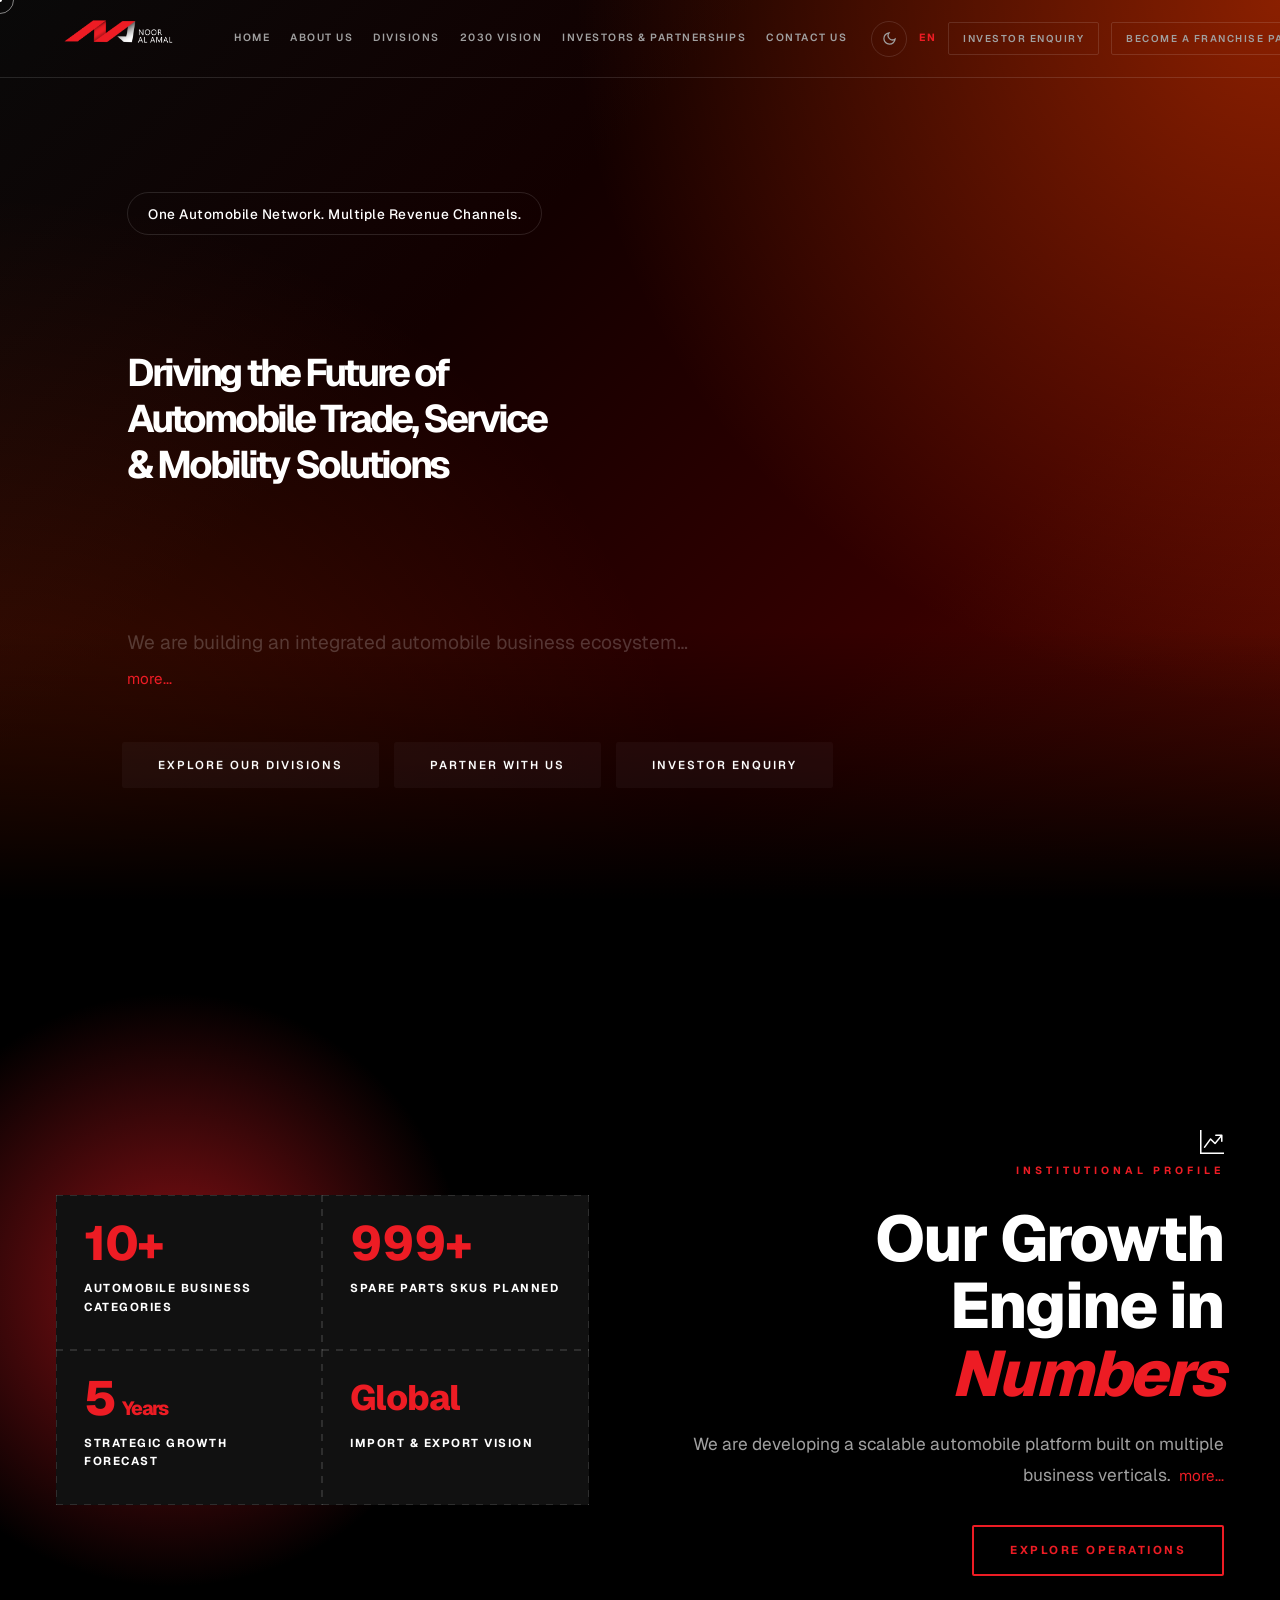
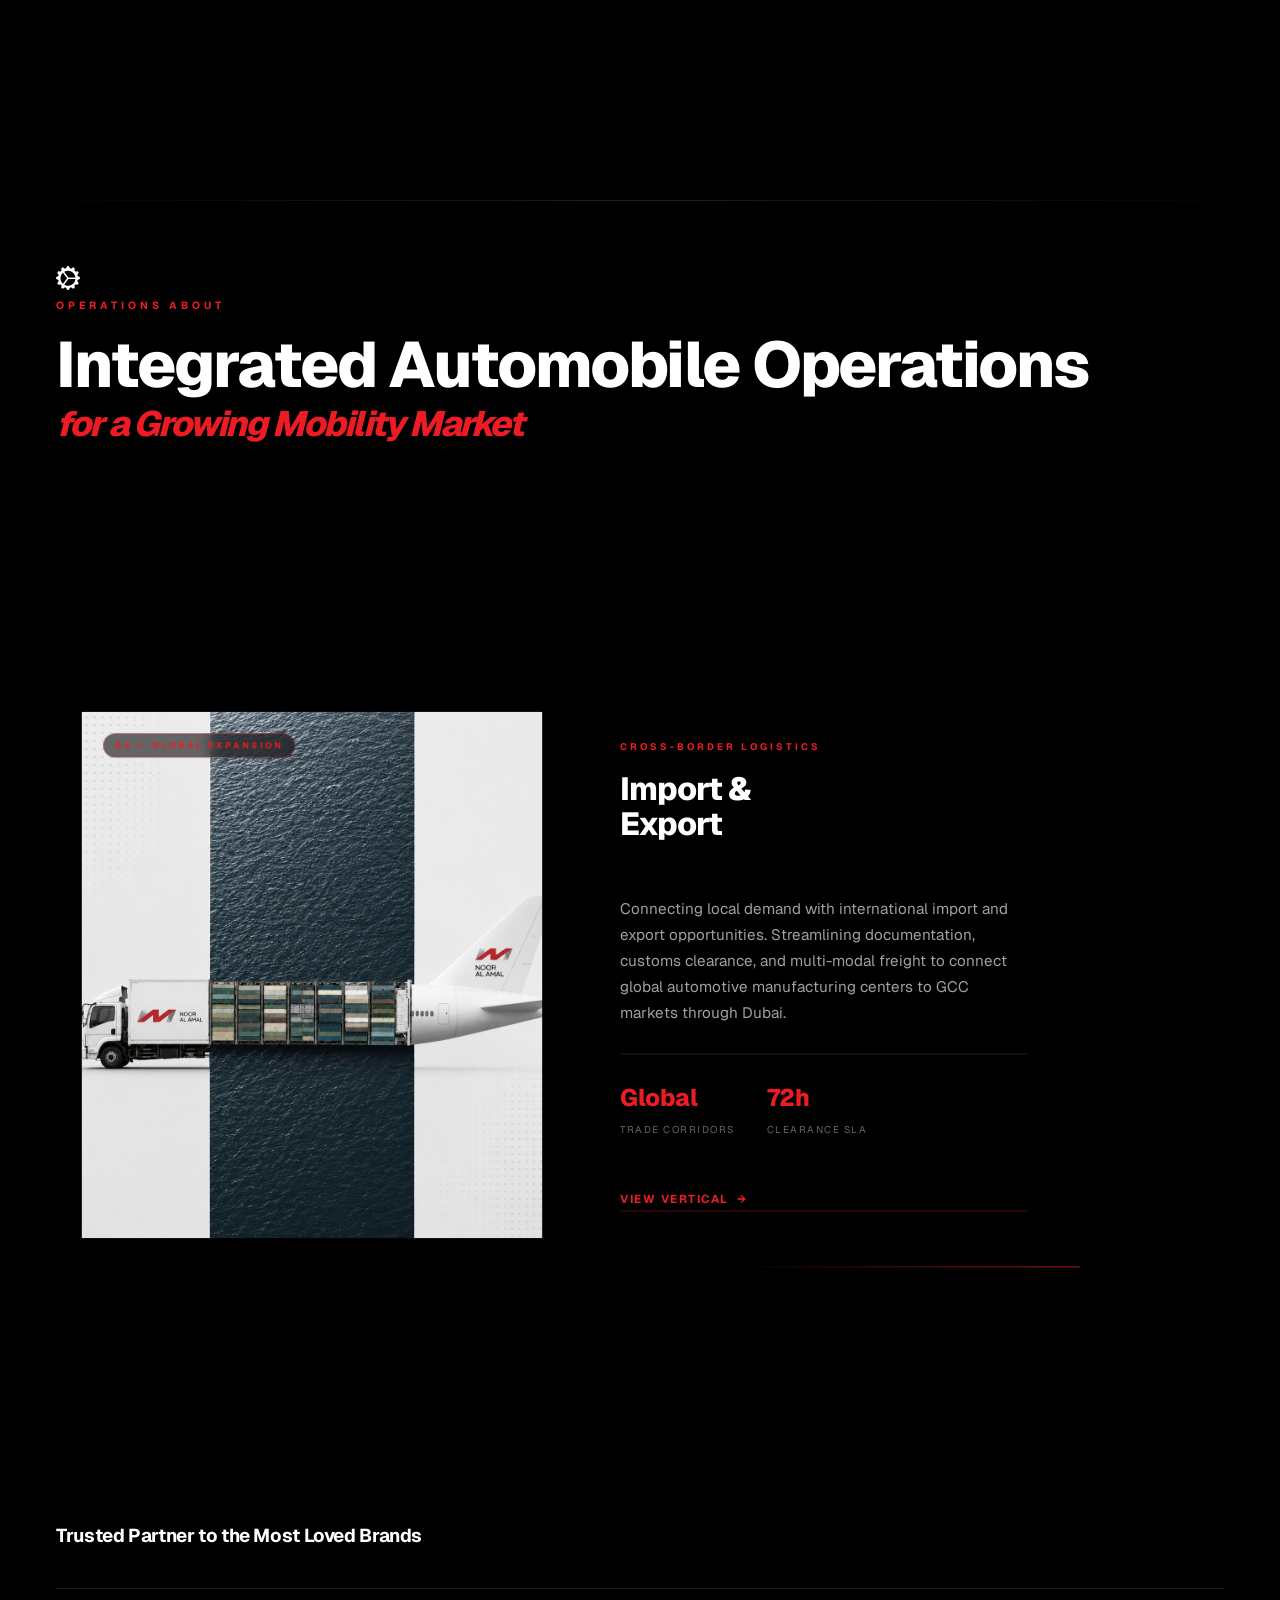
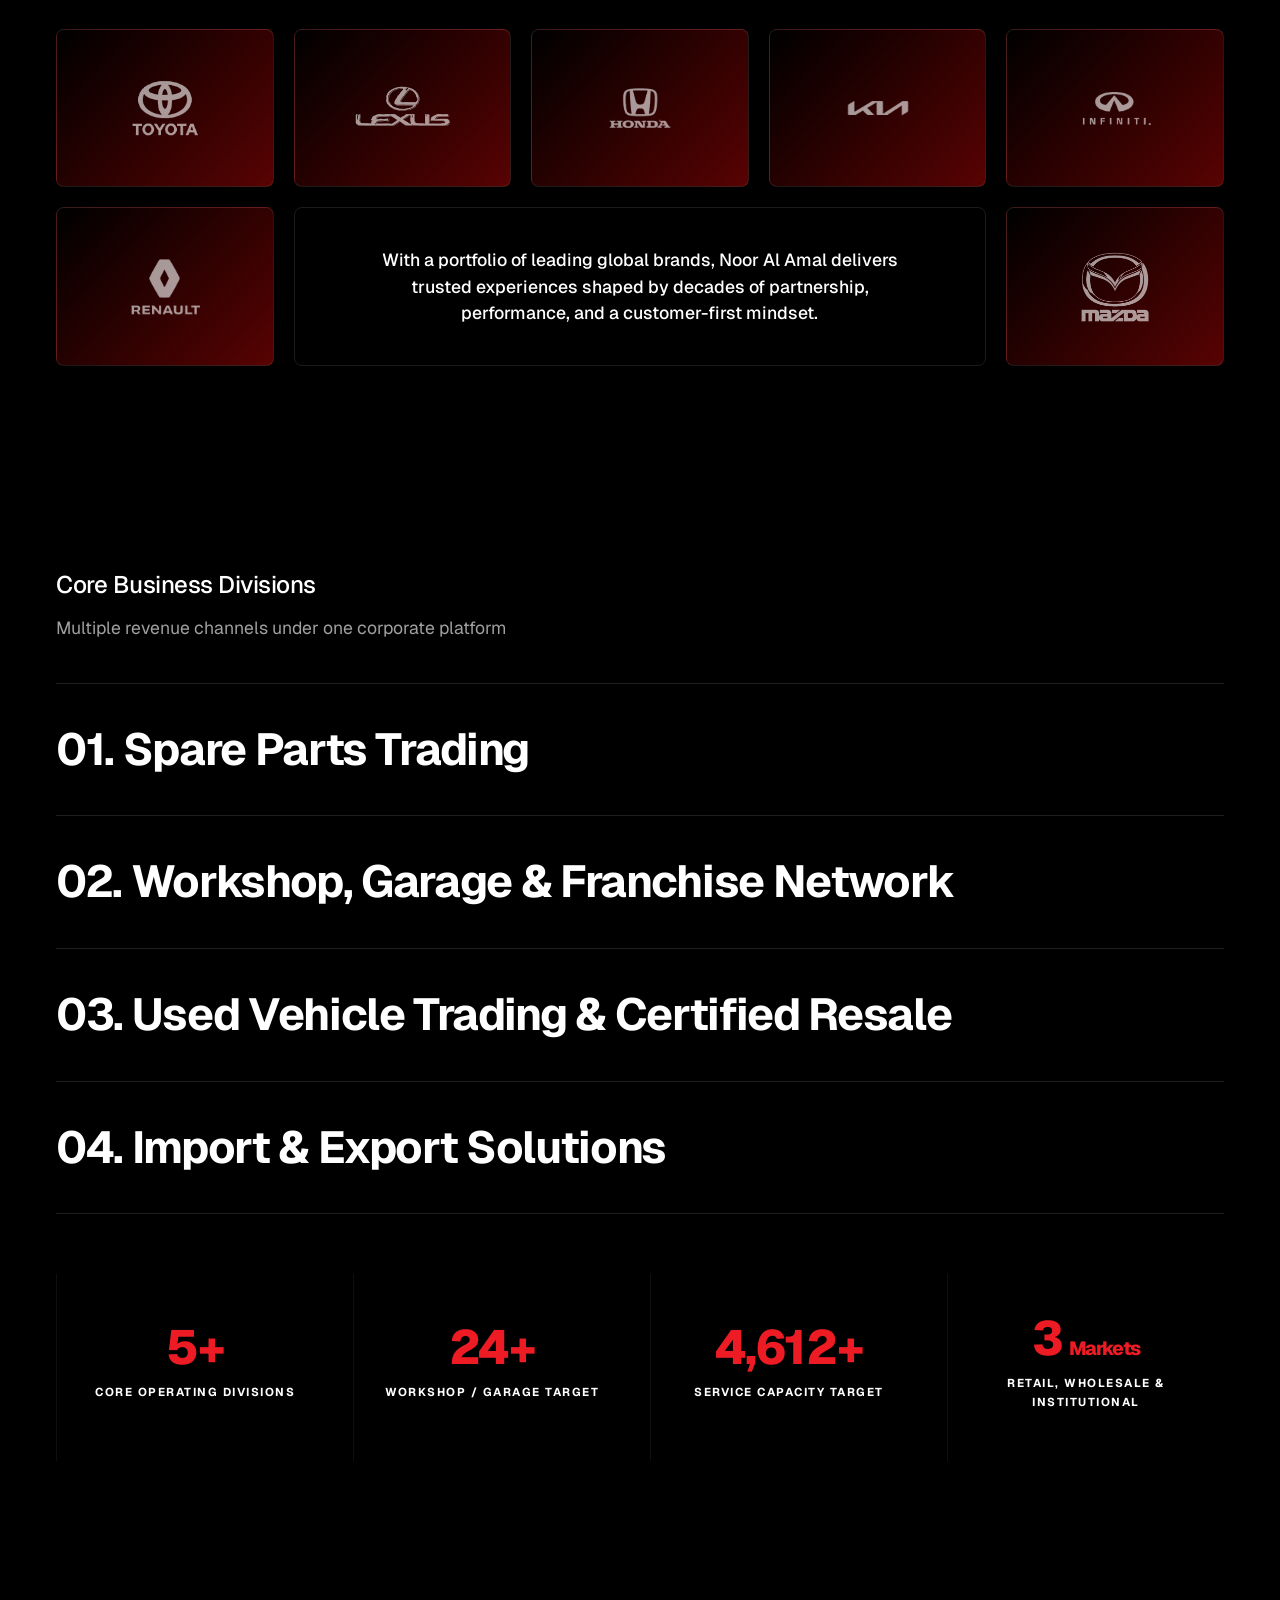
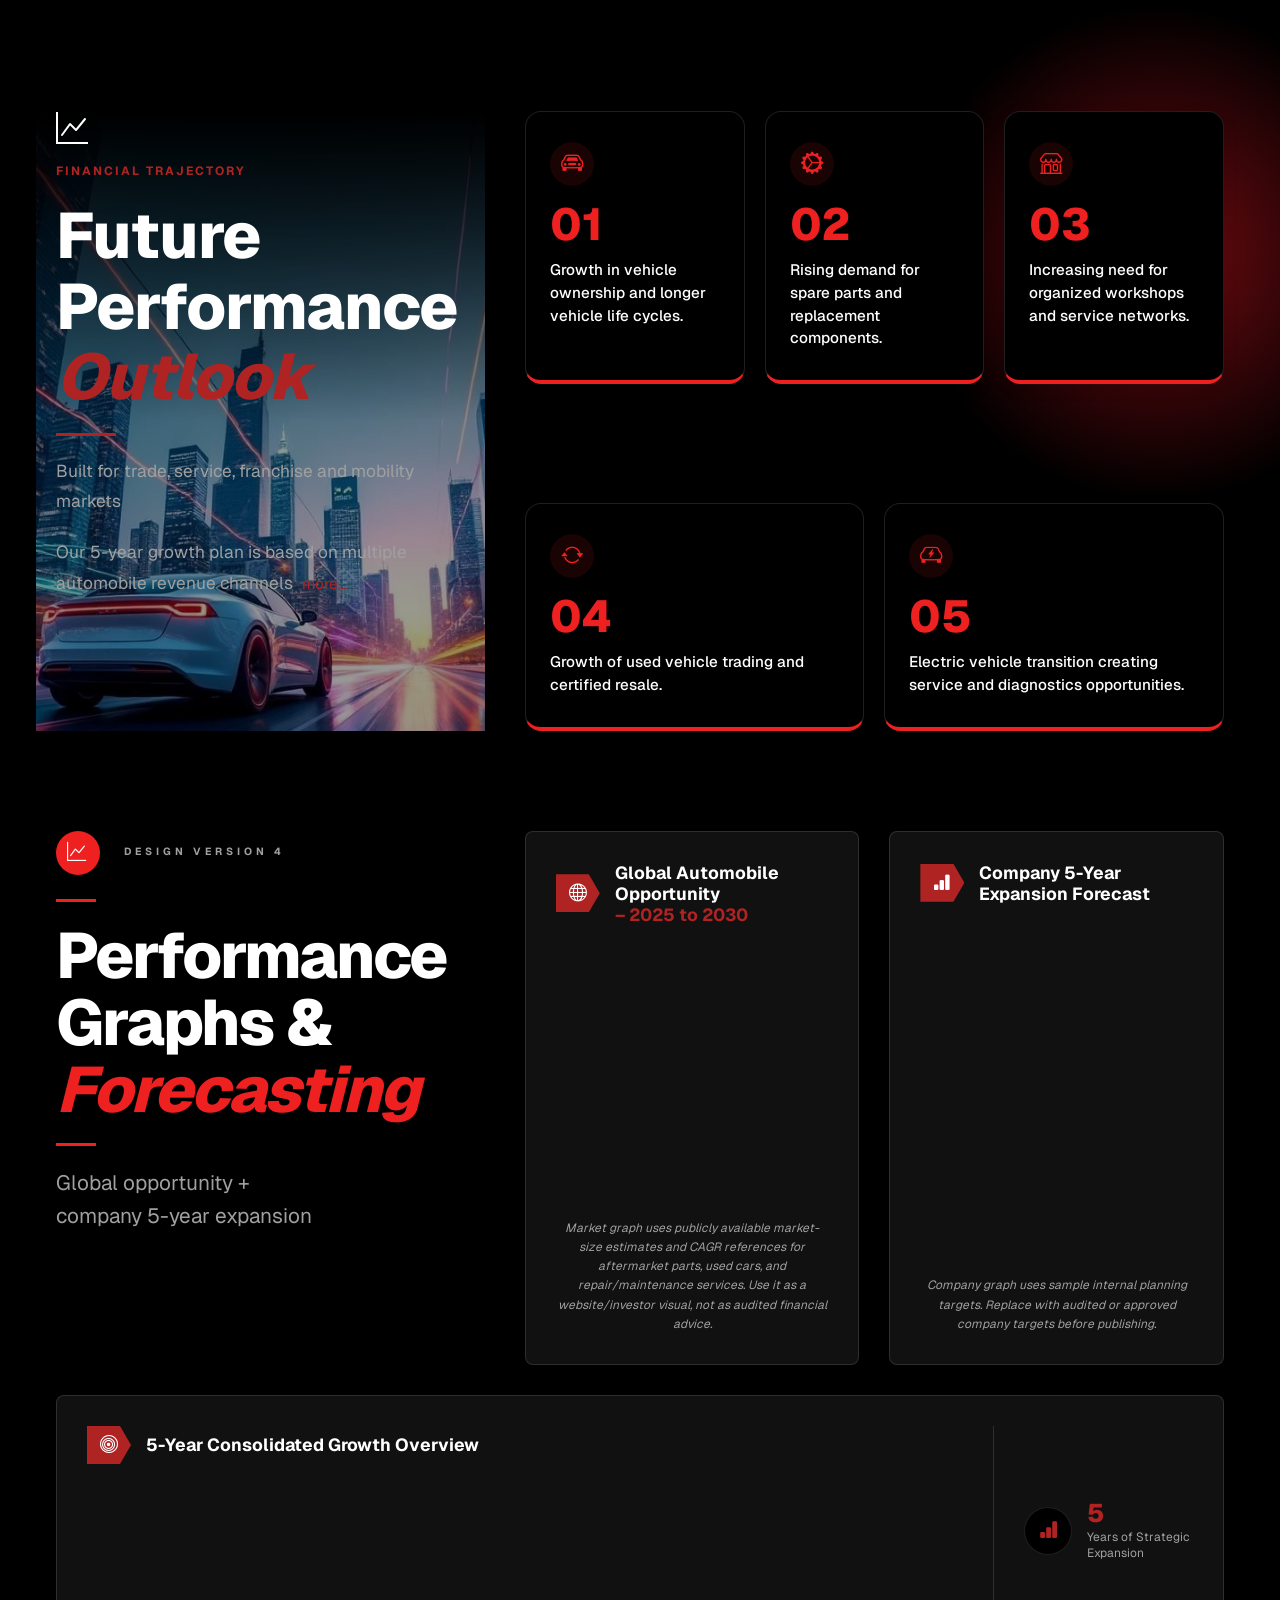
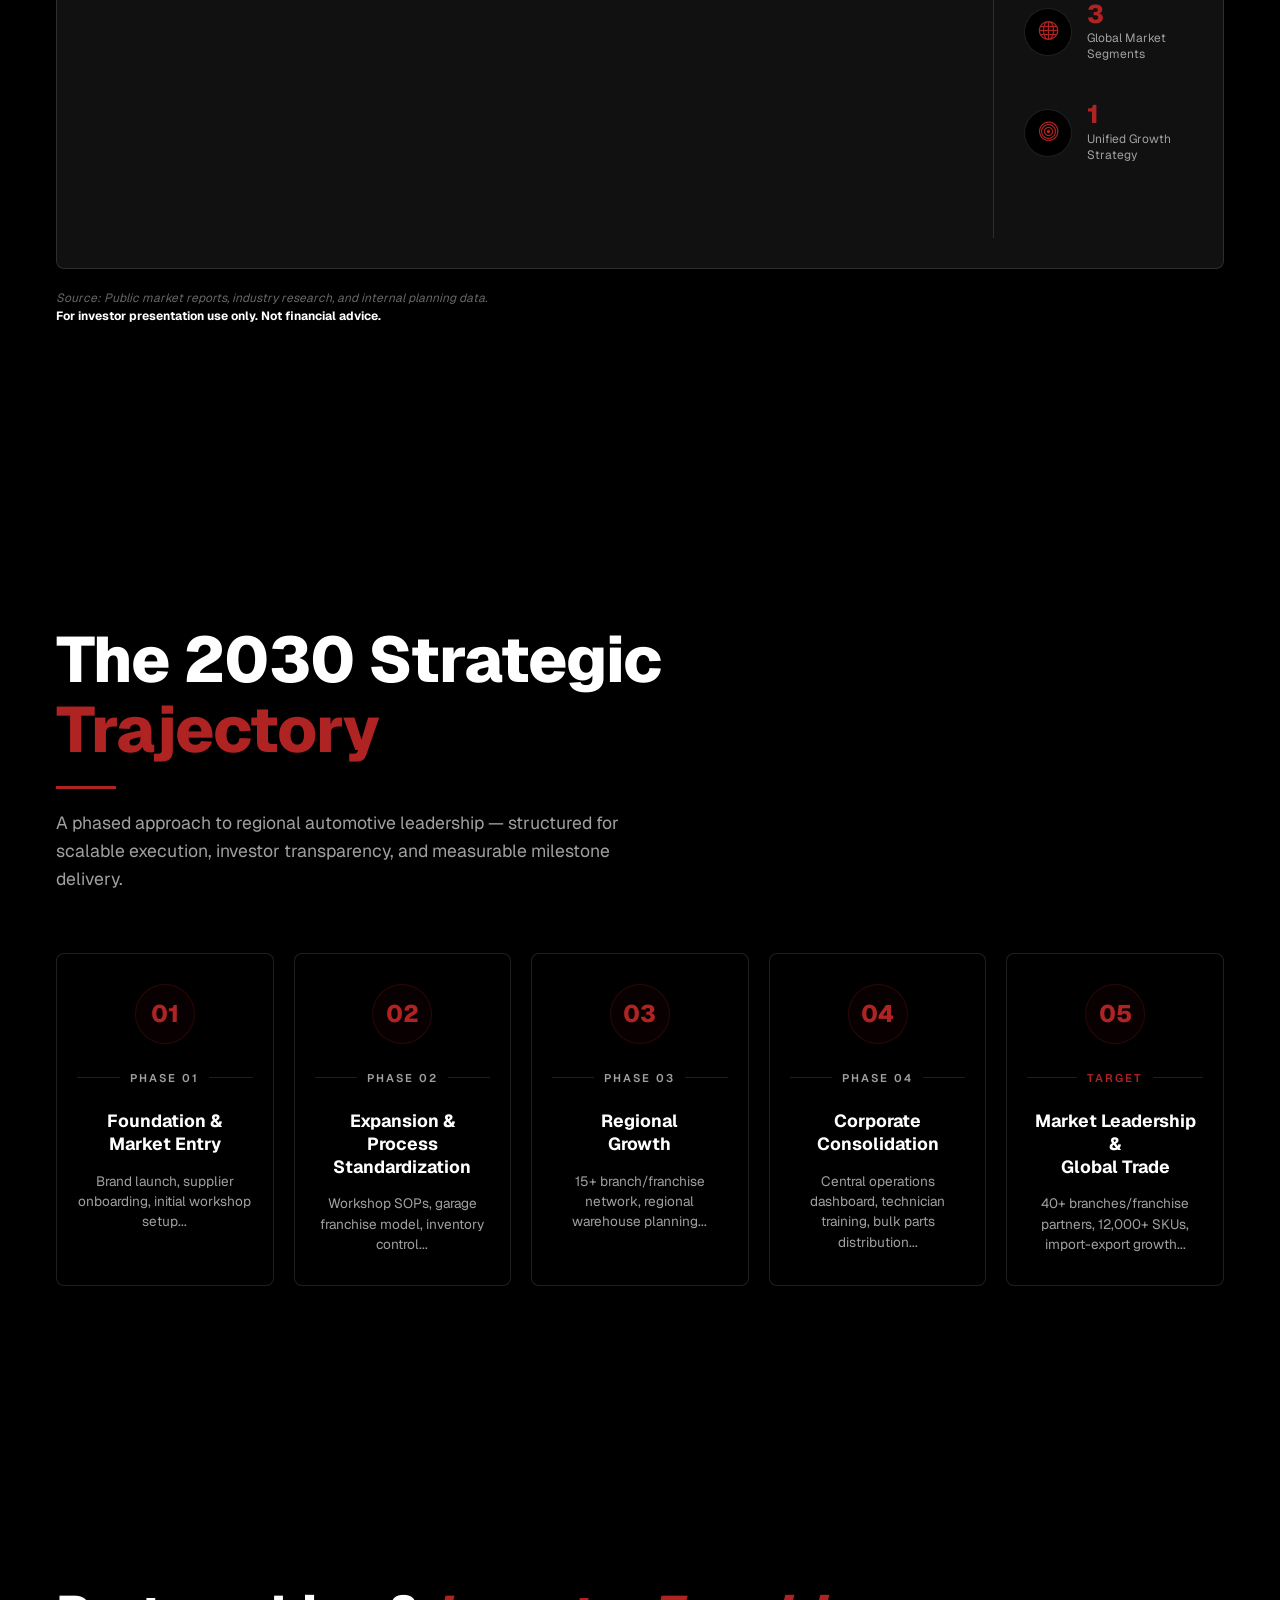
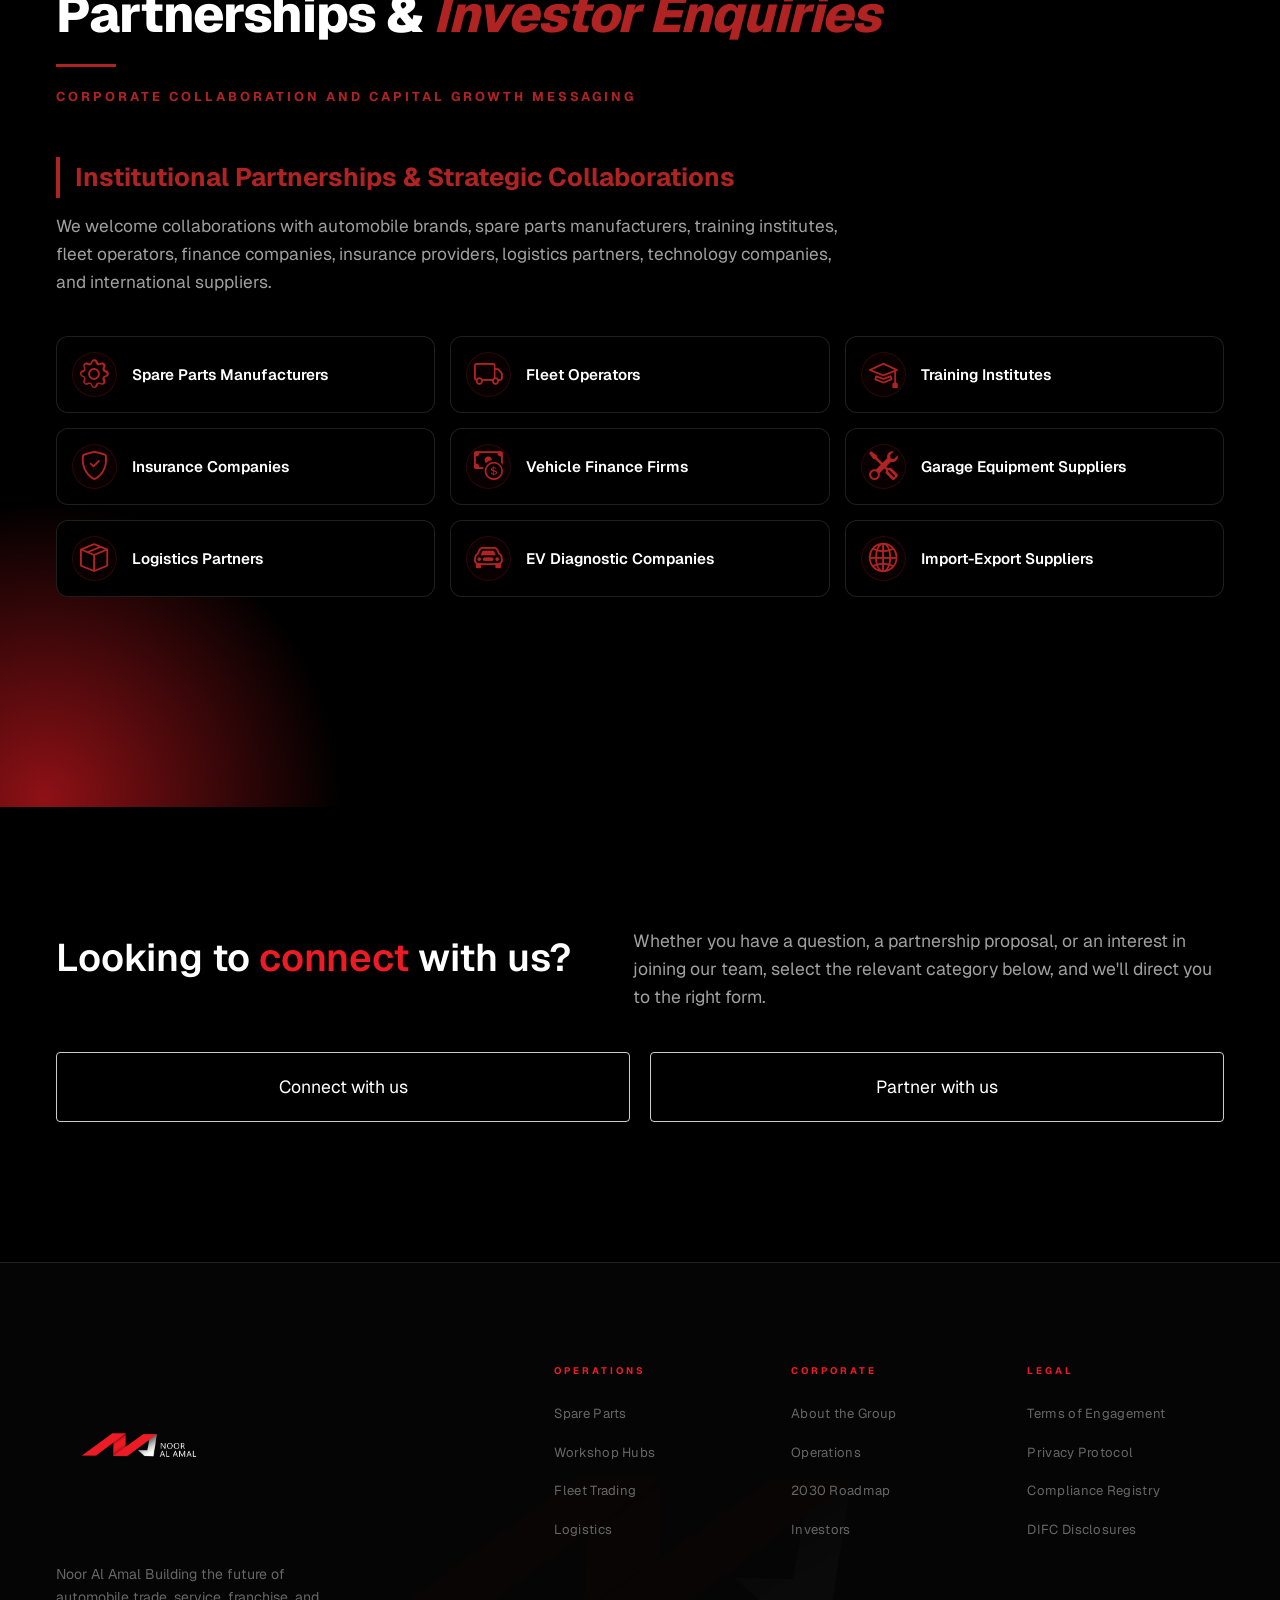
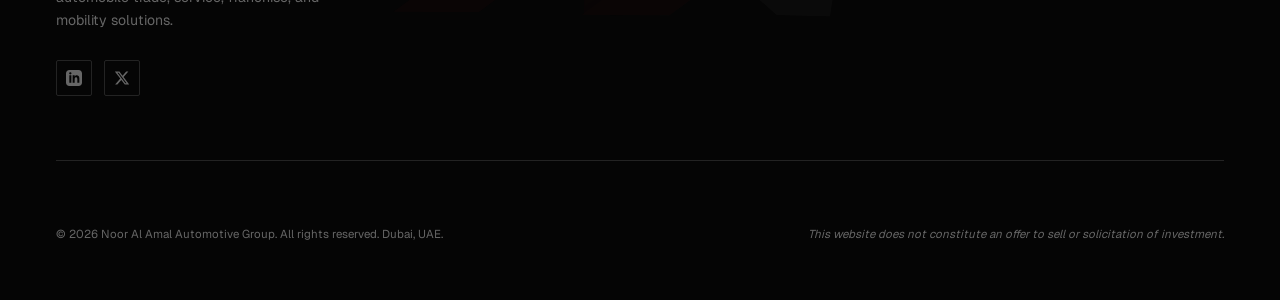
==== commit 2eb25795: "not-fixed" ====
--- a/index.html
+++ b/index.html
@@ -23,8 +23,18 @@
     <!-- Bootstrap Icons -->
     <link rel="stylesheet" href="https://cdn.jsdelivr.net/npm/bootstrap-icons@1.11.3/font/bootstrap-icons.min.css">
 
-    <!-- Swiper CSS -->
     <link rel="stylesheet" href="https://cdn.jsdelivr.net/npm/swiper@11/swiper-bundle.min.css">
+
+    <style>
+        .hover-text-red {
+            transition: color 0.3s;
+        }
+
+        .hover-text-red:hover {
+            color: #ed1c24 !important;
+            cursor: pointer;
+        }
+    </style>
 
     <link rel="stylesheet" href="css/style.css">
 
@@ -44,11 +54,7 @@
         <div class="pre-inner">
             <div class="pre-logo-wrapper"
                 style="display: flex; align-items: center; justify-content: center; gap: 14px; margin-bottom: 30px;">
-                <img src="assets/images/logo.svg" alt="ANA Logo" class="logo-mark" style="height: 120px; width: auto;">
-                <div class="logo-text" style="text-align: left;">
-                    <span style="color: #fff;">NOOR</span>
-                    <span style="color: #fff;">AL AMAL</span>
-                </div>
+                <img src="assets/images/noor-logo-dark.png" alt="ANA Logo" class="logo-mark" style="height: 200px; width: auto; max-width: none;">
             </div>
             <div class="pre-track">
                 <div class="pre-fill" id="pre-fill"></div>
@@ -82,11 +88,12 @@
             </a>
 
             <nav class="nav-links" id="nav-links" role="navigation" aria-label="Main navigation">
-                <a href="#overview" class="nl">About</a>
+                <a href="#" class="nl">Home</a>
+                <a href="about.html" class="nl">About Us</a>
                 <a href="#Divisions" class="nl">Divisions</a>
-                <a href="#excellence" class="nl">Operations</a>
-                <a href="#trajectory" class="nl">2030 Vision</a>
-                <a href="#investors" class="nl">Investors</a>
+                <a href="#excellence" class="nl">2030 Vision</a>
+                <a href="#investors" class="nl">Investors & Partnerships</a>
+                <a href="#contact" class="nl">Contact Us</a>
             </nav>
 
             <div class="nav-right">
@@ -111,7 +118,8 @@
                 <div class="lang-sw" id="lang-sw">
                     <span class="l-active">EN</span>
                 </div>
-                <a href="#contact" class="btn-nav">Corporate Inquiry</a>
+                <a href="#investors" class="btn-nav">Investor Enquiry</a>
+                <a href="#contact" class="btn-nav">Become a Franchise Partner</a>
                 <button class="burger" id="burger" aria-label="Menu" aria-expanded="false">
                     <span></span><span></span><span></span>
                 </button>
@@ -121,12 +129,17 @@
 
         <!-- Mobile menu -->
         <div class="mob-menu" id="mob-menu" aria-hidden="true">
+            <a href="#" class="mm-link">Home</a>
+            <a href="about.html" class="mm-link">About Us</a>
             <a href="#overview" class="mm-link">Overview</a>
+            <a href="#operations-about" class="mm-link">Operations</a>
             <a href="#Divisions" class="mm-link">Divisions</a>
-            <a href="#excellence" class="mm-link">Operations</a>
-            <a href="#trajectory" class="mm-link">2030 Vision</a>
-            <a href="#investors" class="mm-link">Investors</a>
-            <a href="#contact" class="mm-link mm-cta">Corporate Inquiry</a>
+            <a href="#excellence" class="mm-link">Performance</a>
+            <a href="#investors" class="mm-link">Investors & Partnerships</a>
+            <a href="#contact" class="mm-link">Contact</a>
+            <div style="height: 1px; background: var(--border-2); margin: 10px 0;"></div>
+            <a href="#investors" class="mm-link">Investor Enquiry</a>
+            <a href="#contact" class="mm-link mm-cta">Become a Franchise Partner</a>
         </div>
     </header>
 
@@ -134,15 +147,43 @@
 
         <!-- hero section -->
         <section class="hero">
+            <div class="hero-slideshow">
+                <div class="slide" style="background-image: url('assets/images/workshop-2.jpeg');"></div>
+                <div class="slide" style="background-image: url('assets/images/spare-parts-2.jpeg');"></div>
+                <div class="slide" style="background-image: url('assets/images/used-cars.jpeg');"></div>
+                <div class="slide" style="background-image: url('assets/images/trade.jpeg');"></div>
+            </div>
             <div class="hero-content">
-                <h1>
-                    Automotive Excellence<span>™</span>
+                <div class="hero-badge-container">
+                    <span
+                        style="font-family: var(--f-display); font-size: 0.85rem; font-weight: 500; letter-spacing: 0.5px; color: var(--text);">One
+                        Automobile Network. Multiple Revenue Channels.</span>
+                </div>
+                <h1 class="hero-title-main">
+                    Driving the Future of<br>
+                    Automobile Trade, Service<br>
+                    & Mobility Solutions
                 </h1>
 
-                <p>
-                    We provide businesses with expert advice to help<br>
-                    them successfully navigate the automotive market.
-                </p>
+                <div style="margin-bottom: 50px;">
+                    <p id="hero-desc"
+                        style="margin-bottom: 8px; opacity: 0.2; display: -webkit-box; -webkit-line-clamp: 1; -webkit-box-orient: vertical; overflow: hidden;">
+                        We are building an integrated automobile business ecosystem connecting spare parts trading,
+                        workshops, garage franchise networks, used vehicle trading, import-export operations, and
+                        institutional partnerships under one trusted corporate platform.<br><br>
+                        With a strong focus on reliability, scalability, and long-term market growth, Noor Al Amal
+                        is positioned to serve vehicle owners, garages, dealers, fleet operators, investors, and global
+                        automobile supply partners.
+                    </p>
+                    <a href="javascript:void(0);"
+                        onclick="const desc = document.getElementById('hero-desc'); if(desc.style.webkitLineClamp === '1') { desc.style.webkitLineClamp = 'unset'; this.innerText = 'less...'; } else { desc.style.webkitLineClamp = '1'; this.innerText = 'more...'; }"
+                        style="color: var(--gold); font-size: 0.95rem; text-decoration: none;">more...</a>
+                </div>
+                <div class="hero-actions">
+                    <a href="#Divisions" class="btn-ghost" style="border: none;">Explore Our Divisions</a>
+                    <a href="#contact" class="btn-ghost" style="border: none;">Partner With Us</a>
+                    <a href="#investors" class="btn-ghost" style="border: none;">Investor Enquiry</a>
+                </div>
             </div>
         </section>
 
@@ -157,45 +198,49 @@
             <div class="container">
                 <div class="ov-layout">
                     <div class="ov-left">
-                        <i class="bi bi-building sec-icon reveal"></i>
+                        <i class="bi bi-graph-up-arrow sec-icon reveal"></i>
                         <div class="sec-label reveal">Institutional Profile</div>
-                        <p class="sec-body reveal">
-                            Noor Al Amal Automotive Group operates at the intersection of supply chain logistics,
-                            high-throughput technical engineering, and automotive asset management — bridging
-                            international trade lanes to serve client networks with absolute operational integrity.
+                        <h2 class="sec-h2 reveal" style="margin-top: 10px;">
+                            Our Growth Engine in<br>
+                            <em class="gold">Numbers</em>
+                        </h2>
+                        <p class="sec-body reveal" style="margin-bottom: 20px;">
+                            We are developing a scalable automobile platform built on multiple business verticals<span
+                                id="ov-more-dots">.</span><span id="ov-more-text" style="display: none;">,
+                                recurring service demand, trading distribution, franchise expansion, and long-term
+                                investor value.
+                                <br><br>
+                                The global automotive aftermarket remains a strong long-term opportunity, with Grand
+                                View
+                                Research estimating the market at USD 489.45 billion in 2025 and projecting USD 643.78
+                                billion by 2033.</span>
+                            <a href="javascript:void(0);"
+                                onclick="const moreText = document.getElementById('ov-more-text'); const dots = document.getElementById('ov-more-dots'); if(moreText.style.display === 'none') { moreText.style.display = 'inline'; dots.style.display = 'none'; this.innerText = 'less...'; } else { moreText.style.display = 'none'; dots.style.display = 'inline'; this.innerText = 'more...'; }"
+                                style="color: var(--gold); font-size: 0.95rem; text-decoration: none; margin-left: 5px;">more...</a>
                         </p>
-                        <h2 class="sec-h2 reveal">
-                            An Integrated<br>
-                            <em class="gold">Automotive</em><br>
-                            Ecosystem
-                        </h2>
-                        <a href="#verticals" class="btn-gold reveal">Explore Operations</a>
+                        <a href="#verticals" class="btn-gold reveal"
+                            style="margin-top: 15px; display: inline-block;">Explore Operations</a>
                     </div>
                     <div class="ov-right">
                         <div class="ov-stats">
                             <div class="ovs reveal">
-                                <div class="ovs-n gold"><span class="cnt" data-t="5">0</span>+</div>
-                                <div class="ovs-label">Years of Market Intelligence</div>
-                                <div class="ovs-body">Deep regional expertise enabling precision forecasting of
-                                    automotive macro shifts.</div>
+                                <div class="ovs-n gold"><span class="cnt" data-t="10">0</span>+</div>
+                                <div class="ovs-label">Automobile Business Categories</div>
                             </div>
                             <div class="ovs reveal">
-                                <div class="ovs-n gold"><span class="cnt" data-t="4">0</span></div>
-                                <div class="ovs-label">Integrated Business Verticals</div>
-                                <div class="ovs-body">Synergized operations across parts, service, trading, and global
-                                    logistics.</div>
+                                <div class="ovs-n gold"><span class="cnt" data-t="1000">0</span>+</div>
+                                <div class="ovs-label">Spare Parts SKUs Planned</div>
                             </div>
                             <div class="ovs reveal">
-                                <div class="ovs-n gold">GCC</div>
-                                <div class="ovs-label">Regional Trade Network</div>
-                                <div class="ovs-body">Active trade corridors across UAE, KSA, and expanding pan-regional
-                                    presence.</div>
+                                <div class="ovs-n gold"><span class="cnt" data-t="5">0</span><span
+                                        style="font-size: 1.2rem; margin-left: 6px;">Years</span></div>
+                                <div class="ovs-label">Strategic Growth Forecast</div>
                             </div>
                             <div class="ovs reveal">
-                                <div class="ovs-n gold">2030</div>
-                                <div class="ovs-label">Strategic Leadership Target</div>
-                                <div class="ovs-body">Phased roadmap toward dominant regional automotive ecosystem
-                                    position.</div>
+                                <div class="ovs-n gold"
+                                    style="font-size: 2.2rem; display: flex; align-items: center; height: 3rem;">Global
+                                </div>
+                                <div class="ovs-label">Import & Export Vision</div>
                             </div>
                         </div>
                     </div>
@@ -208,13 +253,18 @@
         <!-- ═══════════════════════════════════════════════════════════
      OPERATIONAL CAROUSEL
 ═══════════════════════════════════════════════════════════ -->
-        <section class="ops-sec">
+        <section class="ops-sec" id="operations-about">
             <div class="container">
-                <div class="ops-header">
-                    <div>
-                        <i class="bi bi-car-front sec-icon reveal"></i>
-                        <div class="sec-label reveal">Core Capabilities</div>
-                        <h2 class="sec-h2 reveal">Operations<br><em class="gold">Showcase</em></h2>
+                <div class="ops-header"
+                    style="display: flex; gap: 60px; flex-wrap: wrap; justify-content: space-between; align-items: flex-end; margin-bottom: 60px;">
+                    <div style="flex: 1; min-width: 300px;">
+                        <i class="bi bi-gear-wide-connected sec-icon reveal"></i>
+                        <div class="sec-label reveal">Operations About</div>
+                        <h2 class="sec-h2 reveal" style="margin-top: 10px;">
+                            Integrated Automobile Operations<br>
+                            <em class="gold" style="font-size: 2.2rem; display: block; margin-top: 8px;">for a Growing
+                                Mobility Market</em>
+                        </h2>
                     </div>
                 </div>
             </div>
@@ -222,21 +272,21 @@
             <div class="ops-horizontal-wrap" id="carousel">
                 <div class="ops-horizontal-inner" id="ops-horizontal-inner">
 
-                    <!-- Slide 01: Parts Warehouse -->
+                    <!-- Slide 01: Supply Strength -->
                     <div class="oslide">
                         <div class="oslide-img osi-1">
                             <div class="osi-overlay">
                                 <img src="assets/images/spare-parts.png" alt="">
                             </div>
-                            <div class="osi-label">01 — SPARE PARTS</div>
+                            <div class="osi-label">01 — SUPPLY STRENGTH</div>
                             <div class="osi-pattern"></div>
                         </div>
                         <div class="oslide-body">
                             <span class="oslide-tag">SUPPLY CHAIN PRECISION</span>
                             <h3 class="oslide-title">Spare Parts<br>Distribution</h3>
-                            <p class="oslide-text">We manage a multi-tiered inventory architecture ensuring just-in-time
-                                availability for the UAE market. Real-time procurement intelligence drives zero-stockout
-                                performance.</p>
+                            <p class="oslide-text">Reliable sourcing channels for quality-tested automobile spare parts.
+                                We manage a multi-tiered inventory architecture ensuring just-in-time availability for
+                                the UAE market.</p>
                             <div class="oslide-metrics">
                                 <div class="osm"><span class="osm-n">10K+</span><span class="osm-l">Active SKUs</span>
                                 </div>
@@ -247,21 +297,20 @@
                         </div>
                     </div>
 
-                    <!-- Slide 02: Workshop -->
+                    <!-- Slide 02: Service Network -->
                     <div class="oslide">
                         <div class="oslide-img osi-2">
                             <div class="osi-overlay">
                                 <img src="assets/images/workshop.png" alt="">
                             </div>
-                            <div class="osi-label">02 — WORKSHOP</div>
+                            <div class="osi-label">02 — SERVICE NETWORK</div>
                             <div class="osi-pattern"></div>
                         </div>
                         <div class="oslide-body">
                             <span class="oslide-tag">TECHNICAL THROUGHPUT</span>
                             <h3 class="oslide-title">Workshop<br>Operations</h3>
-                            <p class="oslide-text">High-volume diagnostics and standardized repair protocols engineered
-                                to OEM benchmarks. Reducing downtime, maximizing asset longevity across corporate
-                                fleets.</p>
+                            <p class="oslide-text">Scalable workshop, garage, and franchise models. High-volume
+                                diagnostics and standardized repair protocols engineered to OEM benchmarks.</p>
                             <div class="oslide-metrics">
                                 <div class="osm"><span class="osm-n">15K+</span><span class="osm-l">Annual
                                         Services</span></div>
@@ -272,21 +321,21 @@
                         </div>
                     </div>
 
-                    <!-- Slide 03: Inventory -->
+                    <!-- Slide 03: Trading Intelligence -->
                     <div class="oslide">
                         <div class="oslide-img osi-3">
                             <div class="osi-overlay">
-                                <img src="assets/images/trade.png" alt="">
-                            </div>
-                            <div class="osi-label">03 — INVENTORY</div>
+                                <img src="assets/images/trade.jpeg" alt="">
+                            </div>
+                            <div class="osi-label">03 — TRADING INTELLIGENCE</div>
                             <div class="osi-pattern"></div>
                         </div>
                         <div class="oslide-body">
                             <span class="oslide-tag">ASSET-BACKED LIQUIDITY</span>
                             <h3 class="oslide-title">Vehicle<br>Trading</h3>
-                            <p class="oslide-text">A sophisticated trading platform for identifying undervalued assets
-                                and positioning them for premium market reentry. Real-time valuations inform every
-                                acquisition.</p>
+                            <p class="oslide-text">Structured systems for used vehicle buying, selling, valuation, and
+                                resale. A sophisticated trading platform for identifying undervalued assets and
+                                positioning them for premium market reentry.</p>
                             <div class="oslide-metrics">
                                 <div class="osm"><span class="osm-n">AED 85M</span><span class="osm-l">Asset
                                         Backing</span></div>
@@ -297,47 +346,21 @@
                         </div>
                     </div>
 
-                    <!-- Slide 04: Vehicle Inspection -->
-                    <div class="oslide">
-                        <div class="oslide-img osi-4">
-                            <div class="osi-overlay">
-                                <img src="assets/images/vehicle-inspection.png" alt="">
-
-                            </div>
-                            <div class="osi-label">04 — INSPECTION</div>
-                            <div class="osi-pattern"></div>
-                        </div>
-                        <div class="oslide-body">
-                            <span class="oslide-tag">QUALITY ASSURANCE</span>
-                            <h3 class="oslide-title">Vehicle<br>Inspection</h3>
-                            <p class="oslide-text">Systematic pre-acquisition and pre-sale vehicle inspection protocols.
-                                Every unit assessed across 200-point checklists guaranteeing certified quality standards
-                                for institutional buyers.</p>
-                            <div class="oslide-metrics">
-                                <div class="osm"><span class="osm-n">200+</span><span class="osm-l">Point
-                                        Checklist</span></div>
-                                <div class="osm"><span class="osm-n">100%</span><span class="osm-l">Certified</span>
-                                </div>
-                            </div>
-                            <a href="#verticals" class="btn-text-arrow">View Vertical <span>→</span></a>
-                        </div>
-                    </div>
-
-                    <!-- Slide 05: Logistics -->
+                    <!-- Slide 04: Global Expansion -->
                     <div class="oslide">
                         <div class="oslide-img osi-5">
                             <div class="osi-overlay">
                                 <img src="assets/images/import-export.png" alt="">
                             </div>
-                            <div class="osi-label">05 — LOGISTICS</div>
+                            <div class="osi-label">04 — GLOBAL EXPANSION</div>
                             <div class="osi-pattern"></div>
                         </div>
                         <div class="oslide-body">
                             <span class="oslide-tag">CROSS-BORDER LOGISTICS</span>
                             <h3 class="oslide-title">Import &amp;<br>Export</h3>
-                            <p class="oslide-text">Streamlining documentation, customs clearance, and multi-modal
-                                freight to connect global automotive manufacturing centers to GCC markets through Dubai.
-                            </p>
+                            <p class="oslide-text">Connecting local demand with international import and export
+                                opportunities. Streamlining documentation, customs clearance, and multi-modal freight to
+                                connect global automotive manufacturing centers to GCC markets through Dubai.</p>
                             <div class="oslide-metrics">
                                 <div class="osm"><span class="osm-n">Global</span><span class="osm-l">Trade
                                         Corridors</span></div>
@@ -376,6 +399,7 @@
                             by decades of partnership, performance, and a customer-first mindset.</p>
                     </div>
                     <div class="brand-box"><img src="assets/icons/mazda.png" alt="Mazda"></div>
+                    <div class="brand-box mob-only-brand"><img src="assets/icons/mitsubishi.png" alt="Mitsubishi"></div>
 
 
                 </div>
@@ -389,20 +413,63 @@
 ═══════════════════════════════════════════════════════════ -->
         <section class="section divisions-sec" id="Divisions">
             <div class="container">
-                <h2 class="div-header reveal">Our Divisions</h2>
+                <div class="reveal" style="margin-bottom: 40px;">
+                    <h2 class="div-header" style="margin-bottom: 10px;">Core Business Divisions</h2>
+                    <p style="color: var(--text-2); font-size: 1.1rem; max-width: 600px;">Multiple revenue channels
+                        under one corporate platform</p>
+                </div>
                 <div class="div-list">
                     <a href="divisions.html#spare-parts" class="div-item reveal">
-                        <h3>Spare Parts</h3>
+                        <h3 style="font-size: clamp(2rem, 6vw, 2.8rem);">01. Spare Parts Trading <span
+                                style="font-size: 0.5em; opacity: 0.7; font-weight: 400; display: inline-block; transform: translateY(-5px); margin-left: 10px;">
+                        </h3>
                     </a>
                     <a href="divisions.html#workshop" class="div-item reveal">
-                        <h3>Workshop</h3>
+                        <h3 style="font-size: clamp(2rem, 6vw, 2.8rem);">02. Workshop, Garage & Franchise Network</h3>
                     </a>
                     <a href="divisions.html#trading" class="div-item reveal">
-                        <h3>Trading</h3>
+                        <h3 style="font-size: clamp(2rem, 6vw, 2.8rem);">03. Used Vehicle Trading & Certified Resale
+                        </h3>
                     </a>
                     <a href="divisions.html#logistics" class="div-item reveal">
-                        <h3>Logistics</h3>
+                        <h3 style="font-size: clamp(2rem, 6vw, 2.8rem);">04. Import & Export Solutions</h3>
                     </a>
+                </div>
+
+                <style>
+                    .ovs-left-only::before {
+                        display: none !important;
+                    }
+
+                    .ovs-left-only {
+                        border-left: 1px solid var(--border-2);
+                        padding: 40px 20px;
+                        text-align: center;
+                        display: flex;
+                        flex-direction: column;
+                        justify-content: center;
+                        align-items: center;
+                    }
+                </style>
+                <div
+                    style="display: grid; grid-template-columns: repeat(auto-fit, minmax(200px, 1fr)); gap: 20px; margin-top: 60px;">
+                    <div class="ovs reveal ovs-left-only" style="background: transparent;">
+                        <div class="ovs-n gold"><span class="cnt" data-t="5">0</span>+</div>
+                        <div class="ovs-label">Core Operating Divisions</div>
+                    </div>
+                    <div class="ovs reveal ovs-left-only" style="background: transparent;">
+                        <div class="ovs-n gold"><span class="cnt" data-t="25">0</span>+</div>
+                        <div class="ovs-label">Workshop / Garage Target</div>
+                    </div>
+                    <div class="ovs reveal ovs-left-only" style="background: transparent;">
+                        <div class="ovs-n gold"><span class="cnt" data-t="5000">0</span>+</div>
+                        <div class="ovs-label">Service Capacity Target</div>
+                    </div>
+                    <div class="ovs reveal ovs-left-only" style="background: transparent;">
+                        <div class="ovs-n gold"><span class="cnt" data-t="3">0</span><span
+                                style="font-size: 1.2rem; margin-left: 6px;">Markets</span></div>
+                        <div class="ovs-label">Retail, Wholesale & Institutional</div>
+                    </div>
                 </div>
             </div>
         </section>
@@ -416,104 +483,201 @@
 
             <div class="container">
 
-                <div class="exc-hdr">
-                    <div class="exc-hdr-left">
-                        <i class="bi bi-tools sec-icon reveal"></i>
-                        <div class="sec-label reveal">Performance Dashboard</div>
-                        <h2 class="sec-h2 reveal">Operational<br><em class="gold">Excellence</em></h2>
-                        <p class="sec-body reveal">Data-driven workflows guarantee rapid processing, parts availability,
-                            and asset preservation — engineered to withstand macro-economic cycles.</p>
-                    </div>
-                    <div class="exc-badge reveal">
-                        <div class="exc-badge-inner">
-                            <span class="exc-live"><span class="exc-dot"></span>LIVE</span>
-                            <span class="exc-period">Q2 · 2026</span>
-                        </div>
-                    </div>
-                </div>
-
-                <!-- KPI Cards -->
-                <div class="kpi-grid">
-                    <div class="kpi-card reveal">
-                        <div class="kpi-hdr"><span class="kpi-lbl">Supply Chain Resilience</span><span
-                                class="kpi-tag">CRITICAL</span></div>
-                        <div class="kpi-val gold"><span class="cnt" data-t="99">0</span>.8%</div>
-                        <div class="kpi-bar-w">
-                            <div class="kpi-bar" data-w="99.8"></div>
-                        </div>
-                        <p class="kpi-desc">Redundant supplier networks ensuring continuous operations through global
-                            disruptions.</p>
-                    </div>
-                    <div class="kpi-card reveal">
-                        <div class="kpi-hdr"><span class="kpi-lbl">Inventory Velocity</span><span
-                                class="kpi-tag">OPTIMAL</span></div>
-                        <div class="kpi-val gold"><span class="cnt" data-t="3">0</span>.2x</div>
-                        <div class="kpi-bar-w">
-                            <div class="kpi-bar" data-w="80"></div>
-                        </div>
-                        <p class="kpi-desc">Industry-leading warehouse rotation minimising inventory-carrying costs and
-                            dead stock.</p>
-                    </div>
-                    <div class="kpi-card reveal">
-                        <div class="kpi-hdr"><span class="kpi-lbl">Asset Liquidity</span><span
-                                class="kpi-tag">STRONG</span></div>
-                        <div class="kpi-val gold">AED <span class="cnt" data-t="85">0</span>M</div>
-                        <div class="kpi-bar-w">
-                            <div class="kpi-bar" data-w="85"></div>
-                        </div>
-                        <p class="kpi-desc">Highly liquid balance sheet enabling swift vehicle asset acquisitions at
-                            institutional scale.</p>
-                    </div>
-                    <div class="kpi-card reveal">
-                        <div class="kpi-hdr"><span class="kpi-lbl">Annual Throughput</span><span
-                                class="kpi-tag">GROWING</span></div>
-                        <div class="kpi-val gold"><span class="cnt" data-t="15">0</span>K+</div>
-                        <div class="kpi-bar-w">
-                            <div class="kpi-bar" data-w="91"></div>
-                        </div>
-                        <p class="kpi-desc">Vehicles diagnosed and serviced annually across workshop vertical network.
-                        </p>
-                    </div>
-                </div>
-
-                <!-- Bar chart -->
-                <div class="exc-chart-card reveal">
-                    <div class="ecc-hdr">
-                        <span>PERFORMANCE BENCHMARK — FY 2024–2026</span>
-                        <span class="gold" style="font-size:0.7rem;font-weight:700;letter-spacing:1.5px">INDUSTRY
-                            LEADING</span>
-                    </div>
-                    <div class="ecc-chart">
-                        <div class="ecc-bg"><span></span><span></span><span></span></div>
-                        <div class="ecc-bars">
-                            <div class="ecc-bar-col">
-                                <div class="ecc-bar-wrap">
-                                    <div class="ecc-bar" style="--bh:94%"><span>94%</span></div>
-                                </div><span class="ecc-bl">Resilience</span>
-                            </div>
-                            <div class="ecc-bar-col">
-                                <div class="ecc-bar-wrap">
-                                    <div class="ecc-bar" style="--bh:89%"><span>89%</span></div>
-                                </div><span class="ecc-bl">Velocity</span>
-                            </div>
-                            <div class="ecc-bar-col">
-                                <div class="ecc-bar-wrap">
-                                    <div class="ecc-bar" style="--bh:96%"><span>96%</span></div>
-                                </div><span class="ecc-bl">Liquidity</span>
-                            </div>
-                            <div class="ecc-bar-col">
-                                <div class="ecc-bar-wrap">
-                                    <div class="ecc-bar" style="--bh:91%"><span>91%</span></div>
-                                </div><span class="ecc-bl">Throughput</span>
-                            </div>
-                            <div class="ecc-bar-col">
-                                <div class="ecc-bar-wrap">
-                                    <div class="ecc-bar" style="--bh:88%"><span>88%</span></div>
-                                </div><span class="ecc-bl">Compliance</span>
-                            </div>
-                        </div>
-                    </div>
-                </div>
+                <div class="exc-layout">
+                    <div class="exc-left" style="position: relative; padding-bottom: 60px;">
+                        <!-- Background Image layer -->
+                        <div class="reveal" style="position: absolute; top: 0; left: -20px; right: -20px; bottom: 0; z-index: 0; pointer-events: none;">
+                            <img src="assets/images/hero.jpg" alt="Future Performance Concept" style="width: 100%; height: 100%; object-fit: cover; object-position: bottom; mask-image: linear-gradient(to bottom, transparent 0%, black 50%, black 100%); -webkit-mask-image: linear-gradient(to bottom, transparent 0%, black 50%, black 100%); opacity: 0.6;">
+                        </div>
+
+                        <div class="exc-hdr" style="display: block; position: relative; z-index: 2;">
+                            <div class="reveal" style="margin-bottom: 20px;">
+                                <div style="font-size: 1.8rem; color: var(--text); margin-bottom: 5px; display: inline-block;">
+                                    <svg xmlns="http://www.w3.org/2000/svg" width="32" height="32" fill="currentColor" viewBox="0 0 16 16">
+                                      <path fill-rule="evenodd" d="M0 0h1v15h15v1H0V0Zm14.817 3.113a.5.5 0 0 1 .07.704l-4.5 5.5a.5.5 0 0 1-.74.037L7.06 6.767l-3.656 5.027a.5.5 0 0 1-.808-.588l4-5.5a.5.5 0 0 1 .758-.06l2.609 2.61 4.15-5.073a.5.5 0 0 1 .704-.07Z"/>
+                                    </svg>
+                                </div>
+                                <div class="sec-label" style="font-size: 0.75rem; font-weight: 700; letter-spacing: 2px; color: #b02323; text-transform: uppercase;">FINANCIAL TRAJECTORY</div>
+                            </div>
+                            
+                            <h2 class="sec-h2 reveal" style="font-size: clamp(3rem, 5vw, 4rem); font-weight: 800; letter-spacing: -1px; line-height: 1.1; margin-bottom: 20px;">
+                                Future<br>Performance<br><em style="color: #b02323; font-style: italic;">Outlook</em>
+                            </h2>
+                            <div class="red-line reveal" style="background-color: #b02323; width: 60px; height: 3px; margin: 20px 0;"></div>
+                            
+                            <p class="sec-body reveal" style="margin-bottom:20px; color: var(--text-2);">Built
+                                for trade, service, franchise and mobility markets</p>
+                            <p class="sec-body reveal" style="margin-bottom:30px;">
+                                Our 5-year growth plan is based on multiple automobile revenue channels<span
+                                    id="exc-more-dots"></span><span id="exc-more-text" style="display: none;">. Instead of
+                                    depending on one business model, we
+                                    are developing a diversified corporate ecosystem with trading, service, franchise, resale,
+                                    and
+                                    global sourcing opportunities.</span>
+                                <a href="javascript:void(0);"
+                                    onclick="const moreText = document.getElementById('exc-more-text'); const dots = document.getElementById('exc-more-dots'); if(moreText.style.display === 'none') { moreText.style.display = 'inline'; dots.style.display = 'none'; this.innerText = 'less...'; } else { moreText.style.display = 'none'; dots.style.display = 'inline'; this.innerText = 'more...'; }"
+                                    style="color: #b02323; font-size: 0.95rem; text-decoration: none; margin-left: 5px;">more...</a>
+                            </p>
+                        </div>
+                    </div>
+
+                    <div class="exc-right" style="height: 100%;">
+                        <div class="exc-cards" style="height: 100%; align-content: space-between;">
+                            <!-- Card 01 -->
+                            <div class="exc-card reveal">
+                                <div class="exc-icon-wrapper"><i class="bi bi-car-front"></i></div>
+                                <div class="exc-card-num">01</div>
+                                <p class="exc-card-text">Growth in vehicle ownership and longer vehicle life cycles.</p>
+                            </div>
+                            <!-- Card 02 -->
+                            <div class="exc-card reveal">
+                                <div class="exc-icon-wrapper"><i class="bi bi-gear-wide-connected"></i></div>
+                                <div class="exc-card-num">02</div>
+                                <p class="exc-card-text">Rising demand for spare parts and replacement components.</p>
+                            </div>
+                            <!-- Card 03 -->
+                            <div class="exc-card reveal">
+                                <div class="exc-icon-wrapper"><i class="bi bi-shop"></i></div>
+                                <div class="exc-card-num">03</div>
+                                <p class="exc-card-text">Increasing need for organized workshops and service networks.</p>
+                            </div>
+                            <!-- Card 04 -->
+                            <div class="exc-card reveal">
+                                <div class="exc-icon-wrapper"><i class="bi bi-arrow-repeat"></i></div>
+                                <div class="exc-card-num">04</div>
+                                <p class="exc-card-text">Growth of used vehicle trading and certified resale.</p>
+                            </div>
+                            <!-- Card 05 -->
+                            <div class="exc-card reveal">
+                                <div class="exc-icon-wrapper"><i class="bi bi-ev-front"></i></div>
+                                <div class="exc-card-num">05</div>
+                                <p class="exc-card-text">Electric vehicle transition creating service and diagnostics opportunities.</p>
+                            </div>
+                        </div>
+                    </div>
+                </div>
+
+                <!-- Performance Graphs & Forecasting Layout -->
+                <div class="exc-layout" style="margin-top: 100px; margin-bottom: 30px;">
+                    <!-- LEFT COLUMN -->
+                    <div class="exc-left" style="display: flex; flex-direction: column;">
+                        <div class="exc-live reveal" style="margin-bottom: 24px; color: var(--text-2);">
+                            <div style="width: 44px; height: 44px; border-radius: 50%; margin-bottom: 0; margin-right: 16px; background: #ee2020; color: white; display: flex; align-items: center; justify-content: center; flex-shrink: 0;">
+                                <i class="bi bi-graph-up" style="color: white; font-size: 1.2rem;"></i>
+                            </div>
+                            <span style="letter-spacing: 4px; font-size: 0.65rem; font-weight: 700;">DESIGN VERSION 4</span>
+                        </div>
+                        <div class="red-line reveal" style="background-color: #ee2020; width: 40px; height: 3px; margin: 0 0 20px 0;"></div>
+                        <h2 class="sec-h2 reveal" style="font-size: clamp(3.5rem, 5vw, 5rem); font-weight: 800; letter-spacing: -2px; line-height: 1.05; margin-bottom: 20px;">Performance<br>Graphs &<br><em class="gold" style="color: #ee2020; font-style: italic;">Forecasting</em></h2>
+                        <div class="red-line reveal" style="background-color: #ee2020; width: 40px; height: 3px; margin: 0 0 20px 0;"></div>
+                        <p class="sec-body reveal" style="margin-bottom: 0; font-size: 1.3rem; line-height: 1.6; color: var(--text-2);">Global opportunity +<br>company 5-year expansion</p>
+                    </div>
+
+                    <!-- RIGHT COLUMN -->
+                    <div class="exc-right">
+                        <!-- TOP GRAPHS -->
+                        <div style="display: grid; grid-template-columns: repeat(auto-fit, minmax(300px, 1fr)); gap: 30px;">
+                            <!-- TOP LEFT -->
+                            <div class="reveal">
+                                <div style="background: var(--card); border: 1px solid var(--border); border-radius: 8px; padding: 30px; box-shadow: 0 4px 20px rgba(0,0,0,0.05); height: 100%; display: flex; flex-direction: column;">
+                                    <div style="display: flex; align-items: center; margin-bottom: 24px;">
+                                        <div style="background: #b02323; display: flex; align-items: center; justify-content: center; width: 44px; height: 38px; color: white; clip-path: polygon(0 0, 75% 0, 100% 50%, 75% 100%, 0 100%); margin-right: 15px; flex-shrink: 0;">
+                                            <i class="bi bi-globe" style="font-size: 1.1rem;"></i>
+                                        </div>
+                                        <h3 style="font-family: var(--f-display); font-size: 1.1rem; font-weight: 700; margin: 0; line-height: 1.2; color: var(--text);">
+                                            Global Automobile Opportunity<br><span style="color: #b02323;">– 2025 to 2030</span>
+                                        </h3>
+                                    </div>
+                                    <div style="position: relative; height: 250px; width: 100%; margin-bottom: 20px;">
+                                        <canvas id="marketGraph"></canvas>
+                                    </div>
+                                    <p style="text-align: center; font-size: 0.75rem; color: var(--text-2); font-style: italic; margin-top: auto;">Market graph uses publicly available market-size estimates and CAGR references for aftermarket parts, used cars, and repair/maintenance services. Use it as a website/investor visual, not as audited financial advice.</p>
+                                </div>
+                            </div>
+
+                            <!-- TOP RIGHT -->
+                            <div class="reveal">
+                                <div style="background: var(--card); border: 1px solid var(--border); border-radius: 8px; padding: 30px; box-shadow: 0 4px 20px rgba(0,0,0,0.05); height: 100%; display: flex; flex-direction: column;">
+                                    <div style="display: flex; align-items: center; margin-bottom: 24px;">
+                                        <div style="background: #b02323; display: flex; align-items: center; justify-content: center; width: 44px; height: 38px; color: white; clip-path: polygon(0 0, 75% 0, 100% 50%, 75% 100%, 0 100%); margin-right: 15px; flex-shrink: 0;">
+                                            <i class="bi bi-bar-chart-fill" style="font-size: 1.1rem;"></i>
+                                        </div>
+                                        <h3 style="font-family: var(--f-display); font-size: 1.1rem; font-weight: 700; margin: 0; line-height: 1.2; color: var(--text);">
+                                            Company 5-Year Expansion Forecast
+                                        </h3>
+                                    </div>
+                                    <div style="position: relative; height: 250px; width: 100%; margin-bottom: 20px;">
+                                        <canvas id="companyGraph"></canvas>
+                                    </div>
+                                    <p style="text-align: center; font-size: 0.75rem; color: var(--text-2); font-style: italic; margin-top: auto;">Company graph uses sample internal planning targets. Replace with audited or approved company targets before publishing.</p>
+                                </div>
+                            </div>
+                        </div>
+                    </div>
+                </div>
+
+                <!-- BOTTOM GRAPH FULL WIDTH -->
+                <div class="reveal" style="margin-bottom: 20px;">
+                    <div style="background: var(--card); border: 1px solid var(--border); border-radius: 8px; padding: 30px; box-shadow: 0 4px 20px rgba(0,0,0,0.05); display: flex; flex-wrap: wrap; gap: 40px;">
+                        <!-- Graph section -->
+                        <div style="flex: 1; min-width: 300px; display: flex; flex-direction: column;">
+                            <div style="display: flex; align-items: center; margin-bottom: 24px;">
+                                <div style="background: #b02323; display: flex; align-items: center; justify-content: center; width: 44px; height: 38px; color: white; clip-path: polygon(0 0, 75% 0, 100% 50%, 75% 100%, 0 100%); margin-right: 15px; flex-shrink: 0;">
+                                    <i class="bi bi-bullseye" style="font-size: 1.1rem;"></i>
+                                </div>
+                                <h3 style="font-family: var(--f-display); font-size: 1.1rem; font-weight: 700; margin: 0; line-height: 1.2; color: var(--text);">
+                                    5-Year Consolidated Growth Overview
+                                </h3>
+                            </div>
+                            <div style="position: relative; height: 350px; width: 100%;">
+                                <canvas id="tableGraph"></canvas>
+                            </div>
+                        </div>
+
+                        <!-- Stats section -->
+                        <div style="width: 200px; display: flex; flex-direction: column; justify-content: center; gap: 40px; border-left: 1px solid var(--border); padding-left: 30px; flex-shrink: 0;">
+                            <!-- Stat 1 -->
+                            <div style="display: flex; align-items: center; gap: 15px;">
+                                <div style="width: 48px; height: 48px; border-radius: 50%; background: var(--bg2); border: 1px solid var(--border); display: flex; align-items: center; justify-content: center; flex-shrink: 0;">
+                                    <i class="bi bi-bar-chart-fill" style="color: #b02323; font-size: 1.2rem;"></i>
+                                </div>
+                                <div>
+                                    <div style="font-size: 1.6rem; font-weight: 800; color: #b02323; line-height: 1; margin-bottom: 4px;">5</div>
+                                    <div style="font-size: 0.75rem; color: var(--text-2); line-height: 1.3;">Years of Strategic<br>Expansion</div>
+                                </div>
+                            </div>
+                            <!-- Stat 2 -->
+                            <div style="display: flex; align-items: center; gap: 15px;">
+                                <div style="width: 48px; height: 48px; border-radius: 50%; background: var(--bg2); border: 1px solid var(--border); display: flex; align-items: center; justify-content: center; flex-shrink: 0;">
+                                    <i class="bi bi-globe" style="color: #b02323; font-size: 1.2rem;"></i>
+                                </div>
+                                <div>
+                                    <div style="font-size: 1.6rem; font-weight: 800; color: #b02323; line-height: 1; margin-bottom: 4px;">3</div>
+                                    <div style="font-size: 0.75rem; color: var(--text-2); line-height: 1.3;">Global Market<br>Segments</div>
+                                </div>
+                            </div>
+                            <!-- Stat 3 -->
+                            <div style="display: flex; align-items: center; gap: 15px;">
+                                <div style="width: 48px; height: 48px; border-radius: 50%; background: var(--bg2); border: 1px solid var(--border); display: flex; align-items: center; justify-content: center; flex-shrink: 0;">
+                                    <i class="bi bi-bullseye" style="color: #b02323; font-size: 1.2rem;"></i>
+                                </div>
+                                <div>
+                                    <div style="font-size: 1.6rem; font-weight: 800; color: #b02323; line-height: 1; margin-bottom: 4px;">1</div>
+                                    <div style="font-size: 0.75rem; color: var(--text-2); line-height: 1.3;">Unified Growth<br>Strategy</div>
+                                </div>
+                            </div>
+                        </div>
+                    </div>
+                </div>
+
+                <!-- DISCLAIMER -->
+                <div class="reveal">
+                    <p style="font-size: 0.75rem; color: var(--text-3); line-height: 1.5; margin: 0; font-style: italic;">
+                        Source: Public market reports, industry research, and internal planning data.<br>
+                        <strong style="color: var(--text); font-style: normal;">For investor presentation use only. Not financial advice.</strong>
+                    </p>
+                </div>
+
             </div>
         </section>
 
@@ -523,92 +687,70 @@
 ═══════════════════════════════════════════════════════════ -->
         <section class="section traj-sec" id="trajectory">
             <div class="container">
-                <i class="bi bi-graph-up-arrow sec-icon reveal"></i>
-                <div class="sec-label reveal">Financial Trajectory</div>
-                <h2 class="sec-h2 reveal">The 2030 Strategic<br><em class="gold">Trajectory</em></h2>
-                <p class="sec-body reveal" style="margin-bottom:90px;max-width:580px">A phased approach to regional
-                    automotive leadership — structured for scalable execution, investor transparency, and measurable
-                    milestone delivery.</p>
-
-                <!-- Progress line -->
-                <div class="tl-prog-wrap" aria-hidden="true">
-                    <div class="tl-prog" id="tl-prog"></div>
-                </div>
-
-                <div class="tl-grid">
-
-                    <div class="tl-node reveal">
-                        <div class="tl-dot-wrap">
-                            <div class="tl-dot"></div>
-                        </div>
-                        <div class="tl-yr gold">2026–27</div>
-                        <div class="tl-card">
-                            <span class="tl-ph">PHASE 01</span>
-                            <h4 class="tl-h4">Optimization Phase</h4>
-                            <p class="tl-p">Scaling verticals. AI-driven forecasting. 40% increase in inventory
-                                turnover. Full ERP and digital integration.</p>
-                            <ul class="tl-list">
-                                <li>Supply chain software integration</li>
-                                <li>Diagnostic automation deployment</li>
-                                <li>Working capital optimisation</li>
-                            </ul>
-                        </div>
-                    </div>
-
-                    <div class="tl-node reveal">
-                        <div class="tl-dot-wrap">
-                            <div class="tl-dot"></div>
-                        </div>
-                        <div class="tl-yr gold">2028</div>
-                        <div class="tl-card">
-                            <span class="tl-ph">PHASE 02</span>
-                            <h4 class="tl-h4">Expansion Phase</h4>
-                            <p class="tl-p">Workshop infrastructure expansion. Regional logistics growth. New service
-                                nodes in Abu Dhabi and Sharjah.</p>
-                            <ul class="tl-list">
-                                <li>2 new regional service complexes</li>
-                                <li>Fleet purchasing contracts</li>
-                                <li>50% volume growth in parts</li>
-                            </ul>
-                        </div>
-                    </div>
-
-                    <div class="tl-node reveal">
-                        <div class="tl-dot-wrap">
-                            <div class="tl-dot"></div>
-                        </div>
-                        <div class="tl-yr gold">2029</div>
-                        <div class="tl-card">
-                            <span class="tl-ph">PHASE 03</span>
-                            <h4 class="tl-h4">Diversification Phase</h4>
-                            <p class="tl-p">Automotive technology partnerships. EV parts infrastructure. Strategic
-                                logistics partnerships in Asia and Europe.</p>
-                            <ul class="tl-list">
-                                <li>EV battery management certification</li>
-                                <li>Asia corridor launch</li>
-                                <li>Cross-docking expansions</li>
-                            </ul>
-                        </div>
-                    </div>
-
-                    <div class="tl-node reveal">
-                        <div class="tl-dot-wrap">
-                            <div class="tl-dot tl-dot-gold"></div>
-                        </div>
-                        <div class="tl-yr gold">2030</div>
-                        <div class="tl-card tl-card-gold">
-                            <span class="tl-ph tl-ph-gold">TARGET</span>
-                            <h4 class="tl-h4">Regional Leadership</h4>
-                            <p class="tl-p">Fully integrated ecosystem. Target turnover: <strong class="gold">AED
-                                    500M+</strong>. Dominant GCC presence with institutional-grade governance.</p>
-                            <ul class="tl-list">
-                                <li>Pan-GCC trade integration</li>
-                                <li>Institutional investment readiness</li>
-                                <li>Carbon-neutral operations</li>
-                            </ul>
-                        </div>
-                    </div>
-
+                <h2 class="sec-h2 reveal" style="font-size: clamp(3rem, 5vw, 4rem); font-weight: 800; letter-spacing: -1px; line-height: 1.1; margin-bottom: 10px;">The 2030 Strategic<br><span style="color: #b02323;">Trajectory</span></h2>
+                <div class="red-line reveal" style="background-color: #b02323; width: 60px; height: 3px; margin: 20px 0;"></div>
+                <p class="sec-body reveal" style="margin-bottom:60px; max-width:580px; font-size: 1.1rem; color: var(--text-2); line-height: 1.6;">A phased approach to regional automotive leadership — structured for scalable execution, investor transparency, and measurable milestone delivery.</p>
+
+                <div style="display: grid; grid-template-columns: repeat(auto-fit, minmax(200px, 1fr)); gap: 20px; align-items: stretch;">
+                    <!-- Card 01 -->
+                    <div class="reveal traj-card-hover" style="background: var(--bg2); border: 1px solid var(--border); border-radius: 8px; padding: 30px 20px; text-align: center; display: flex; flex-direction: column;">
+                        <div style="margin: 0 auto 20px; width: 60px; height: 60px; border-radius: 50%; border: 1px solid rgba(176,35,35,0.2); background: rgba(176,35,35,0.05); display: flex; align-items: center; justify-content: center; font-size: 1.5rem; font-weight: 800; color: #b02323; font-family: var(--f-display);">01</div>
+                        <div style="position: relative; margin-bottom: 20px;">
+                            <div style="position: absolute; top: 50%; left: 0; right: 0; height: 1px; background: var(--border); z-index: 1;"></div>
+                            <span style="position: relative; z-index: 2; background: var(--bg2); padding: 0 10px; font-size: 0.7rem; letter-spacing: 2px; color: var(--text-2); font-weight: 600;">PHASE 01</span>
+                        </div>
+                        <h4 style="font-size: 1.1rem; font-weight: 700; margin-bottom: 15px; line-height: 1.3;">Foundation &<br>Market Entry</h4>
+                        <p style="font-size: 0.85rem; color: var(--text-2); line-height: 1.5; margin: 0;">Brand launch, supplier onboarding, initial workshop setup...</p>
+                    </div>
+                    
+                    <!-- Card 02 -->
+                    <div class="reveal traj-card-hover" style="background: var(--bg2); border: 1px solid var(--border); border-radius: 8px; padding: 30px 20px; text-align: center; display: flex; flex-direction: column;">
+                        <div style="margin: 0 auto 20px; width: 60px; height: 60px; border-radius: 50%; border: 1px solid rgba(176,35,35,0.2); background: rgba(176,35,35,0.05); display: flex; align-items: center; justify-content: center; font-size: 1.5rem; font-weight: 800; color: #b02323; font-family: var(--f-display);">02</div>
+                        <div style="position: relative; margin-bottom: 20px;">
+                            <div style="position: absolute; top: 50%; left: 0; right: 0; height: 1px; background: var(--border); z-index: 1;"></div>
+                            <span style="position: relative; z-index: 2; background: var(--bg2); padding: 0 10px; font-size: 0.7rem; letter-spacing: 2px; color: var(--text-2); font-weight: 600;">PHASE 02</span>
+                        </div>
+                        <h4 style="font-size: 1.1rem; font-weight: 700; margin-bottom: 15px; line-height: 1.3;">Expansion &<br>Process Standardization</h4>
+                        <p style="font-size: 0.85rem; color: var(--text-2); line-height: 1.5; margin: 0;">Workshop SOPs, garage franchise model, inventory control...</p>
+                    </div>
+
+                    <!-- Card 03 -->
+                    <div class="reveal traj-card-hover" style="background: var(--bg2); border: 1px solid var(--border); border-radius: 8px; padding: 30px 20px; text-align: center; display: flex; flex-direction: column;">
+                        <div style="margin: 0 auto 20px; width: 60px; height: 60px; border-radius: 50%; border: 1px solid rgba(176,35,35,0.2); background: rgba(176,35,35,0.05); display: flex; align-items: center; justify-content: center; font-size: 1.5rem; font-weight: 800; color: #b02323; font-family: var(--f-display);">03</div>
+                        <div style="position: relative; margin-bottom: 20px;">
+                            <div style="position: absolute; top: 50%; left: 0; right: 0; height: 1px; background: var(--border); z-index: 1;"></div>
+                            <span style="position: relative; z-index: 2; background: var(--bg2); padding: 0 10px; font-size: 0.7rem; letter-spacing: 2px; color: var(--text-2); font-weight: 600;">PHASE 03</span>
+                        </div>
+                        <h4 style="font-size: 1.1rem; font-weight: 700; margin-bottom: 15px; line-height: 1.3;">Regional<br>Growth</h4>
+                        <p style="font-size: 0.85rem; color: var(--text-2); line-height: 1.5; margin: 0;">15+ branch/franchise network, regional warehouse planning...</p>
+                    </div>
+
+                    <!-- Card 04 -->
+                    <div class="reveal traj-card-hover" style="background: var(--bg2); border: 1px solid var(--border); border-radius: 8px; padding: 30px 20px; text-align: center; display: flex; flex-direction: column;">
+                        <div style="margin: 0 auto 20px; width: 60px; height: 60px; border-radius: 50%; border: 1px solid rgba(176,35,35,0.2); background: rgba(176,35,35,0.05); display: flex; align-items: center; justify-content: center; font-size: 1.5rem; font-weight: 800; color: #b02323; font-family: var(--f-display);">04</div>
+                        <div style="position: relative; margin-bottom: 20px;">
+                            <div style="position: absolute; top: 50%; left: 0; right: 0; height: 1px; background: var(--border); z-index: 1;"></div>
+                            <span style="position: relative; z-index: 2; background: var(--bg2); padding: 0 10px; font-size: 0.7rem; letter-spacing: 2px; color: var(--text-2); font-weight: 600;">PHASE 04</span>
+                        </div>
+                        <h4 style="font-size: 1.1rem; font-weight: 700; margin-bottom: 15px; line-height: 1.3;">Corporate<br>Consolidation</h4>
+                        <p style="font-size: 0.85rem; color: var(--text-2); line-height: 1.5; margin: 0;">Central operations dashboard, technician training, bulk parts distribution...</p>
+                    </div>
+
+                    <!-- Card 05 -->
+                    <div class="reveal traj-card-target">
+                        <!-- Top red block -->
+                        <div class="target-top-block">
+                            <div class="target-circle">05</div>
+                        </div>
+                        <div style="padding: 0 20px 30px;">
+                            <div style="position: relative; margin-bottom: 20px;">
+                                <div class="target-separator"></div>
+                                <span class="target-label">TARGET</span>
+                            </div>
+                            <h4 class="target-title">Market Leadership &<br>Global Trade</h4>
+                            <p style="font-size: 0.85rem; color: var(--text-2); line-height: 1.5; margin: 0;">40+ branches/franchise partners, 12,000+ SKUs, import-export growth...</p>
+                        </div>
+                    </div>
                 </div>
             </div>
         </section>
@@ -621,181 +763,96 @@
             <div class="sec-glow-em" style="top:auto;bottom:-30%;left:-20%;right:auto;" aria-hidden="true"></div>
 
             <div class="container">
-                <div class="inv-layout">
-
-                    <div class="inv-left">
-                        <i class="bi bi-diagram-3 sec-icon reveal"></i>
-                        <div class="sec-label reveal">Corporate Integration</div>
-                        <h2 class="sec-h2 reveal">Institutional<br><em class="gold">Partnerships</em></h2>
-                        <p class="sec-body reveal">Noor Al Amal is structured for scalable growth. We invite
-                            strategic partners and stakeholders to engage with our leadership team regarding our
-                            long-term operational roadmap and 2030 growth targets.</p>
-
-                    </div>
-
-                    <div class="inv-right">
-                        <div class="inv-panel reveal">
-                            <div class="inv-panel-top">
-                                <span>Projected Growth Trajectory</span>
-                                <span class="gold" style="font-size:0.7rem;letter-spacing:1.5px;font-weight:600">2026 →
-                                    2030</span>
-                            </div>
-                            <div class="inv-stats">
-                                <div class="inv-st">
-                                    <div class="inv-st-n gold"><span class="cnt" data-t="22">0</span>%</div>
-                                    <div class="inv-st-l">CAGR Target</div>
-                                </div>
-                                <div class="inv-st">
-                                    <div class="inv-st-n gold">AED <span class="cnt" data-t="180">0</span>M</div>
-                                    <div class="inv-st-l">Asset Backing</div>
-                                </div>
-                                <div class="inv-st">
-                                    <div class="inv-st-n gold">AED <span class="cnt" data-t="500">0</span>M+</div>
-                                    <div class="inv-st-l">2030 Revenue</div>
-                                </div>
-                            </div>
-                            <!-- Chart -->
-                            <div class="inv-chart-wrap">
-                                <svg class="inv-chart" viewBox="0 0 500 160" fill="none" preserveAspectRatio="none">
-                                    <defs>
-                                        <linearGradient id="ichg" x1="0" y1="0" x2="0" y2="1">
-                                            <stop offset="0%" stop-color="var(--text)" stop-opacity="0.28" />
-                                            <stop offset="100%" stop-color="var(--text)" stop-opacity="0" />
-                                        </linearGradient>
-                                    </defs>
-                                    <line x1="0" y1="40" x2="500" y2="40" stroke="var(--border-2)" />
-                                    <line x1="0" y1="80" x2="500" y2="80" stroke="var(--border-2)" />
-                                    <line x1="0" y1="120" x2="500" y2="120" stroke="var(--border-2)" />
-                                    <path d="M0 148 L0 132 C125 128 125 110 250 80 C375 52 375 32 500 16 L500 148 Z"
-                                        fill="url(#ichg)" />
-                                    <path class="i-line" d="M0 132 C125 128 125 110 250 80 C375 52 375 32 500 16"
-                                        stroke="var(--text)" stroke-width="2.5" />
-                                    <circle cx="0" cy="132" r="4" fill="var(--text)" />
-                                    <circle cx="125" cy="115.75" r="4" fill="var(--text)" />
-                                    <circle cx="250" cy="80" r="4" fill="var(--text)" />
-                                    <circle cx="375" cy="43.5" r="4" fill="var(--text)" />
-                                    <circle cx="500" cy="16" r="5" fill="var(--bg)" stroke="var(--text)"
-                                        stroke-width="2.5" />
-                                </svg>
-                                <div class="inv-chart-labs">
-                                    <span>2026</span><span>2027</span><span>2028</span><span>2029</span><span>2030</span>
-                                </div>
-                            </div>
-                            <a href="#contact" class="btn-gold"
-                                style="display:block;text-align:center;margin-top:32px">Request Investor Briefing</a>
-                        </div>
-                    </div>
-
+                <div>
+                    <div style="margin-bottom: 50px;">
+                        <h2 class="sec-h2 reveal" style="font-size: clamp(2.5rem, 4vw, 3.5rem); font-weight: 800; letter-spacing: -1px; line-height: 1.1;">
+                            Partnerships & <em style="color: #b02323; font-style: italic;">Investor Enquiries</em>
+                        </h2>
+                        <div class="reveal" style="background-color: #b02323; width: 60px; height: 3px; margin: 20px 0;"></div>
+                        <div class="reveal" style="margin-top: 15px; font-size: 0.8rem; font-weight: 700; letter-spacing: 3px; color: #b02323; text-transform: uppercase;">
+                            Corporate collaboration and capital growth messaging
+                        </div>
+                    </div>
+
+                    <div style="margin-bottom: 40px;" class="reveal">
+                        <div style="display: flex; gap: 15px; margin-bottom: 15px;">
+                            <div style="width: 4px; background-color: #b02323; flex-shrink: 0;"></div>
+                            <h3 style="color: #b02323; font-size: 1.6rem; font-weight: 700; margin: 0; display: flex; align-items: center;">
+                                Institutional Partnerships & Strategic Collaborations
+                            </h3>
+                        </div>
+                        <p class="sec-body" style="margin-bottom: 0; color: var(--text-2); max-width: 800px; line-height: 1.6;">
+                            We welcome collaborations with automobile brands, spare parts manufacturers, training institutes, fleet operators, finance companies, insurance providers, logistics partners, technology companies, and international suppliers.
+                        </p>
+                    </div>
+
+                    <div class="partners-grid reveal">
+                        <!-- Card 1 -->
+                        <div class="partner-card">
+                            <div class="partner-icon"><i class="bi bi-gear"></i></div>
+                            <div class="partner-text">Spare Parts Manufacturers</div>
+                        </div>
+                        <!-- Card 2 -->
+                        <div class="partner-card">
+                            <div class="partner-icon"><i class="bi bi-truck"></i></div>
+                            <div class="partner-text">Fleet Operators</div>
+                        </div>
+                        <!-- Card 3 -->
+                        <div class="partner-card">
+                            <div class="partner-icon"><i class="bi bi-mortarboard"></i></div>
+                            <div class="partner-text">Training Institutes</div>
+                        </div>
+                        <!-- Card 4 -->
+                        <div class="partner-card">
+                            <div class="partner-icon"><i class="bi bi-shield-check"></i></div>
+                            <div class="partner-text">Insurance Companies</div>
+                        </div>
+                        <!-- Card 5 -->
+                        <div class="partner-card">
+                            <div class="partner-icon"><i class="bi bi-cash-coin"></i></div>
+                            <div class="partner-text">Vehicle Finance Firms</div>
+                        </div>
+                        <!-- Card 6 -->
+                        <div class="partner-card">
+                            <div class="partner-icon"><i class="bi bi-tools"></i></div>
+                            <div class="partner-text">Garage Equipment Suppliers</div>
+                        </div>
+                        <!-- Card 7 -->
+                        <div class="partner-card">
+                            <div class="partner-icon"><i class="bi bi-box-seam"></i></div>
+                            <div class="partner-text">Logistics Partners</div>
+                        </div>
+                        <!-- Card 8 -->
+                        <div class="partner-card">
+                            <div class="partner-icon"><i class="bi bi-car-front"></i></div>
+                            <div class="partner-text">EV Diagnostic Companies</div>
+                        </div>
+                        <!-- Card 9 -->
+                        <div class="partner-card">
+                            <div class="partner-icon"><i class="bi bi-globe2"></i></div>
+                            <div class="partner-text">Import-Export Suppliers</div>
+                        </div>
+                    </div>
                 </div>
             </div>
         </section>
 
 
+
         <!-- ═══════════════════════════════════════════════════════════
-     CORPORATE INQUIRY
+     CONTACT CTA
 ═══════════════════════════════════════════════════════════ -->
-        <section class="section contact-sec" id="contact">
-
+        <section class="section contact-sec section-pt-100 section-pb-120" id="contact">
             <div class="container">
-                <div class="contact-layout">
-
-                    <div class="contact-left">
-                        <i class="bi bi-envelope-paper sec-icon reveal"></i>
-                        <div class="sec-label reveal">Executive Contact</div>
-                        <h2 class="sec-h2 reveal">Corporate &amp;<br><em class="gold">Investor</em><br>Inquiries</h2>
-                        <p class="sec-body reveal">Connect with our corporate development office in Dubai to explore
-                            strategic alliances, wholesale accounts, or investment opportunities. All inquiries are
-                            handled at the executive level.</p>
-
-                        <div class="contact-info reveal">
-                            <div class="ci-block">
-                                <span class="ci-label">GLOBAL HEADQUARTERS</span>
-                                <p>Noor Al Amal Executive Suites<br>Level 44, ICD Brookfield Place<br>DIFC, Dubai,
-                                    UAE</p>
-                            </div>
-                            <div class="ci-block">
-                                <span class="ci-label">INVESTOR RELATIONS</span>
-                                <p class="gold">investor.relations@nooralamal.ae</p>
-                            </div>
-                            <div class="ci-block">
-                                <span class="ci-label">OPERATIONS DESK</span>
-                                <p>operations@nooralamal.ae</p>
-                            </div>
-                        </div>
-                    </div>
-
-                    <div class="contact-right">
-                        <div class="form-glass reveal">
-                            <div class="fg-header">
-                                <span class="fg-title">Secure Executive Inquiry</span>
-                                <span class="fg-enc">
-                                    <svg viewBox="0 0 16 16" width="11" height="11" fill="none" stroke="currentColor"
-                                        stroke-width="1.5">
-                                        <rect x="2" y="7" width="12" height="8" rx="1" />
-                                        <path d="M5 7V5a3 3 0 0 1 6 0v2" />
-                                    </svg>
-                                    256-bit encrypted
-                                </span>
-                            </div>
-                            <form id="inq-form" novalidate>
-                                <div class="fld">
-                                    <label for="f-name">Full Name</label>
-                                    <input type="text" id="f-name" placeholder="Your full name" required
-                                        maxlength="100">
-                                    <span class="fld-err">Please enter your name</span>
-                                </div>
-                                <div class="fld">
-                                    <label for="f-org">Organization</label>
-                                    <input type="text" id="f-org" placeholder="Fund / Enterprise / Institution" required
-                                        maxlength="120">
-                                    <span class="fld-err">Please enter your organization</span>
-                                </div>
-                                <div class="fld">
-                                    <label for="f-cat">Inquiry Category</label>
-                                    <div class="sel-wrap">
-                                        <select id="f-cat" required>
-                                            <option value="" disabled selected>Select category</option>
-                                            <option>Strategic Partnership</option>
-                                            <option>Investor Relations</option>
-                                            <option>Operations Inquiry</option>
-                                        </select>
-                                        <svg class="sel-ico" viewBox="0 0 12 12" width="12" height="12" fill="none"
-                                            stroke="currentColor" stroke-width="1.5">
-                                            <polyline points="2 4 6 8 10 4" />
-                                        </svg>
-                                    </div>
-                                    <span class="fld-err">Please select a category</span>
-                                </div>
-                                <div class="fld">
-                                    <label for="f-msg">
-                                        Message
-                                        <span class="char-cnt" id="char-cnt">0 / 500</span>
-                                    </label>
-                                    <textarea id="f-msg" rows="4" maxlength="500"
-                                        placeholder="Brief summary of your requirements..." required></textarea>
-                                    <span class="fld-err">Please provide a message</span>
-                                </div>
-                                <button type="submit" class="btn-gold btn-sub" id="sub-btn">Submit Secure
-                                    Inquiry</button>
-                            </form>
-
-                            <!-- Success state -->
-                            <div class="fg-success" id="fg-success">
-                                <div class="fg-success-icon">
-                                    <svg viewBox="0 0 48 48" width="48" height="48" fill="none" stroke="#D4AF37"
-                                        stroke-width="1.5">
-                                        <circle cx="24" cy="24" r="22" />
-                                        <polyline points="14 24 21 31 34 17" />
-                                    </svg>
-                                </div>
-                                <h4>Inquiry Received</h4>
-                                <p>Our Corporate Relations team will contact you within 24 business hours.</p>
-                                <button type="button" class="btn-ghost" style="margin-top:4px" id="fg-reset">Send
-                                    Another</button>
-                            </div>
-                        </div>
-                    </div>
-
+                <div class="reveal contact-cta-layout">
+                    <div class="contact-cta-header">
+                        <h2>Looking to <span style="color: #ed1c24;">connect</span> with us?</h2>
+                        <p>Whether you have a question, a partnership proposal, or an interest in joining our team, select the relevant category below, and we'll direct you to the right form.</p>
+                    </div>
+                    <div class="contact-cta-buttons">
+                        <a href="contact.html" class="btn-contact-action">Connect with us</a>
+                        <a href="contact.html" class="btn-contact-action">Partner with us</a>
+                    </div>
                 </div>
             </div>
         </section>
@@ -814,8 +871,9 @@
                         <img src="assets/images/noor-logo-dark.png" alt="ANA Logo" class="logo-mark dark-logo">
                         <img src="assets/images/noor-logo-light.svg" alt="ANA Logo" class="logo-mark light-logo">
                     </a>
-                    <p class="footer-desc">Engineering institutional growth, supply chains, and premium vehicle
-                        operations across the Middle East. Headquartered in Dubai, UAE.</p>
+                    <p class="footer-desc">Noor Al Amal Building the future of automobile trade, service, franchise,
+                        and mobility solutions.
+                    </p>
                     <div class="footer-socials">
                         <a href="#" aria-label="LinkedIn" class="soc">
                             <svg viewBox="0 0 24 24" width="16" height="16" fill="currentColor">
@@ -875,7 +933,8 @@
     <script src="https://cdnjs.cloudflare.com/ajax/libs/gsap/3.12.5/ScrollTrigger.min.js"></script>
     <script src="https://unpkg.com/lenis@1.1.9/dist/lenis.min.js"></script>
     <script src="https://cdn.jsdelivr.net/npm/swiper@11/swiper-bundle.min.js"></script>
+    <script src="https://cdn.jsdelivr.net/npm/chart.js"></script>
     <script src="js/main.js"></script>
 </body>
 
-</html>+</html>
--- a/css/style.css
+++ b/css/style.css
@@ -58,8 +58,8 @@
 /* ─── LIGHT THEME ───────────────────────────────────────── */
 [data-theme="light"] {
     --bg: #FFFFFF;
-    --bg2: #FFFFFF;
-    --card: #FFFFFF;
+    --bg2: #F9F9FA;
+    --card: #F2F3F5;
     --glass: rgba(255, 255, 255, 0.75);
     --glass-b: rgba(255, 255, 255, 0.9);
 
@@ -106,6 +106,22 @@
 }
 
 /* ─── BASE RESET ─────────────────────────────────────────── */
+html.lenis, html.lenis body {
+  height: auto;
+}
+.lenis.lenis-smooth {
+  scroll-behavior: auto !important;
+}
+.lenis.lenis-smooth [data-lenis-prevent] {
+  overscroll-behavior: contain;
+}
+.lenis.lenis-stopped {
+  overflow: hidden;
+}
+.lenis.lenis-scrolling iframe {
+  pointer-events: none;
+}
+
 *,
 *::before,
 *::after {
@@ -120,7 +136,6 @@
     color: var(--text);
     font-family: var(--f-body);
     -webkit-font-smoothing: antialiased;
-    overflow-x: hidden;
 }
 
 body {
@@ -159,6 +174,7 @@
 
 ::-webkit-scrollbar {
     width: 3px;
+    height: 3px;
 }
 
 ::-webkit-scrollbar-track {
@@ -168,6 +184,10 @@
 ::-webkit-scrollbar-thumb {
     background: var(--gold-d);
     border-radius: 2px;
+}
+
+[data-theme="light"] ::-webkit-scrollbar-thumb {
+    background: rgba(0, 0, 0, 0.2);
 }
 
 /* ─── UTILITIES ──────────────────────────────────────────── */
@@ -256,7 +276,7 @@
 .btn-gold:hover {
     background: var(--gold);
     color: #000;
-    box-shadow: 0 8px 32px rgba(212, 175, 55, 0.3);
+    box-shadow: 0 8px 32px rgba(237, 28, 36, 0.3);
     transform: translateY(-2px);
 }
 
@@ -288,15 +308,16 @@
 /* Nav button */
 .btn-nav {
     display: inline-block;
-    padding: 9px 20px;
+    padding: 8px 14px;
     border: 1px solid var(--border);
     color: var(--text-2);
-    font-size: 0.68rem;
+    font-size: 0.62rem;
     font-weight: 600;
-    letter-spacing: 1.8px;
+    letter-spacing: 1.5px;
     text-transform: uppercase;
     border-radius: var(--r);
     transition: border-color 0.2s, color 0.2s;
+    white-space: nowrap;
 }
 
 .btn-nav:hover {
@@ -374,7 +395,7 @@
 .pre-logo-hex {
     width: 80px;
     height: 80px;
-    border: 1px solid rgba(212, 175, 55, 0.3);
+    border: 1px solid rgba(237, 28, 36, 0.3);
     display: flex;
     align-items: center;
     justify-content: center;
@@ -386,7 +407,7 @@
     content: '';
     position: absolute;
     inset: -4px;
-    border: 1px solid rgba(212, 175, 55, 0.1);
+    border: 1px solid rgba(237, 28, 36, 0.1);
     border-radius: calc(var(--r) + 4px);
 }
 
@@ -404,7 +425,7 @@
 }
 
 .pre-n {
-    color: rgba(212, 175, 55, 0.5);
+    color: rgba(237, 28, 36, 0.5);
 }
 
 .pre-brand {
@@ -574,9 +595,9 @@
 }
 
 .nav-inner {
-    max-width: 1300px;
+    width: 100%;
     margin: 0 auto;
-    padding: 0 56px;
+    padding: 0 40px;
     height: 100%;
     display: flex;
     align-items: center;
@@ -589,26 +610,27 @@
 .footer .nav-logo {
     display: flex;
     align-items: center;
-    gap: 14px;
+    /* gap: 14px; */
     flex-shrink: 0;
     text-decoration: none;
 
 }
 
 .logo-mark {
-    height: 138px;
+    height: 170px;
     width: auto;
     display: block;
     transition: transform 0.4s var(--ease);
 }
 
 .nav-logo .logo-mark {
-    transform: scale(1.6);
+    transform: none;
     transform-origin: left center;
 }
 
 .glass-nav .nav-logo .logo-mark {
-    transform: scale(1.3);
+    transform: none;
+    height: 142px;
 }
 
 .light-logo {
@@ -694,19 +716,20 @@
 .nav-links {
     display: flex;
     align-items: center;
-    gap: 32px;
+    gap: 20px;
 }
 
 .nl {
     font-family: var(--f-display);
-    font-size: 0.7rem;
+    font-size: 0.65rem;
     font-weight: 600;
-    letter-spacing: 1.8px;
+    letter-spacing: 1.5px;
     text-transform: uppercase;
     color: var(--text-2);
     position: relative;
     padding: 6px 0;
     transition: color 0.2s;
+    white-space: nowrap;
 }
 
 .nl::after {
@@ -830,9 +853,10 @@
 }
 
 .mob-menu.open {
-    max-height: 100vh;
+    max-height: calc(100vh - var(--nav-h));
     padding: 36px 56px 48px;
     border-bottom: 1px solid var(--border);
+    overflow-y: auto;
 }
 
 [data-theme="light"] .mob-menu {
@@ -894,33 +918,10 @@
             #5c0b01 100%);
 }
 
-.hero::before {
-    content: '';
-    position: absolute;
-    top: 50%;
-    right: 5%;
-    transform: translateY(-50%);
-    width: 60%;
-    height: 80%;
-    background-image: url("../assets/images/logo.svg");
-    background-size: contain;
-    background-position: right center;
-    background-repeat: no-repeat;
-    opacity: 0.05;
-    /* Low opacity in dark theme */
-    pointer-events: none;
-    z-index: 0;
-}
-
 [data-theme="light"] .hero {
     background:
         linear-gradient(to bottom, transparent 70%, var(--bg) 100%),
         linear-gradient(135deg, #e7e7e7 0%, #1f1f1f 100%);
-}
-
-[data-theme="light"] .hero::before {
-    opacity: 0.1;
-    /* Adjust opacity for light theme */
 }
 
 /* Dark Overlay */
@@ -935,6 +936,87 @@
     z-index: 1;
 }
 
+[data-theme="light"] .hero-overlay {
+    background:
+        linear-gradient(to right,
+            rgba(255, 255, 255, 0.95) 0%,
+            rgba(255, 255, 255, 0.6) 40%,
+            rgba(255, 255, 255, 0.1) 100%);
+}
+
+/* Hero Slideshow */
+.hero-slideshow {
+    position: absolute;
+    top: 0;
+    right: 0;
+    bottom: 0;
+    width: 55%;
+    z-index: 1;
+    overflow: hidden;
+    pointer-events: none;
+    -webkit-mask-image: linear-gradient(to right, transparent 0%, black 50%);
+    mask-image: linear-gradient(to right, transparent 0%, black 50%);
+}
+
+@media (max-width: 768px) {
+    .hero-slideshow {
+        width: 100%;
+        -webkit-mask-image: linear-gradient(to bottom, transparent 0%, black 60%);
+        mask-image: linear-gradient(to bottom, transparent 0%, black 60%);
+    }
+}
+
+.hero-slideshow .slide {
+    position: absolute;
+    inset: 0;
+    background-size: cover;
+    background-position: center;
+    opacity: 0;
+    animation: heroSlideshow 24s infinite;
+    transform: scale(1);
+}
+
+.hero-slideshow .slide:nth-child(1) {
+    animation-delay: 0s;
+}
+
+.hero-slideshow .slide:nth-child(2) {
+    animation-delay: 6s;
+}
+
+.hero-slideshow .slide:nth-child(3) {
+    animation-delay: 12s;
+}
+
+.hero-slideshow .slide:nth-child(4) {
+    animation-delay: 18s;
+}
+
+@keyframes heroSlideshow {
+    0% {
+        opacity: 0;
+        transform: scale(1);
+    }
+
+    10% {
+        opacity: 0.5;
+    }
+
+    25% {
+        opacity: 0.5;
+    }
+
+    35% {
+        opacity: 0;
+        transform: scale(1.05);
+    }
+
+    100% {
+        opacity: 0;
+        transform: scale(1.05);
+    }
+}
+
 .hero-content {
     position: relative;
     z-index: 2;
@@ -944,10 +1026,11 @@
 
 .hero-content h1 {
     color: white;
-    font-size: clamp(3rem, 6vw, 6rem);
-    line-height: 1.4;
+    font-size: clamp(1rem, 3vw, 3rem);
+    line-height: 1.2;
     font-weight: 700;
     letter-spacing: -3px;
+    transform: translateY(-40px);
 }
 
 [data-theme="light"] .hero-content h1 {
@@ -967,8 +1050,43 @@
     max-width: 600px;
 }
 
+.hero-actions {
+    display: flex;
+    flex-wrap: nowrap;
+    justify-content: center;
+    align-items: center;
+    gap: 15px;
+    margin-top: 40px;
+}
+
+.hero-actions a {
+    white-space: nowrap;
+}
+
+.hero-actions .ha-btn-light {
+    background: var(--text);
+    color: var(--bg);
+    font-weight: 700;
+    border-color: var(--text);
+}
+
+.hero-actions .ha-btn-light:hover {
+    background: transparent;
+    color: var(--text);
+}
+
+.hero-actions .ha-btn-gold {
+    background: var(--gold);
+    color: var(--bg);
+}
+
+.hero-actions .ha-btn-gold:hover {
+    background: transparent;
+    color: var(--gold);
+}
+
 [data-theme="light"] .hero-content p {
-    color: rgba(0, 0, 0, 0.9);
+    color: #444444;
 }
 
 @media (max-width: 768px) {
@@ -1056,6 +1174,7 @@
     border: none;
     /* Removed border */
     background: black;
+    height: 65vh;
     min-height: 520px;
     width: 80vw;
     max-width: 1100px;
@@ -1065,7 +1184,7 @@
 
 [data-theme="light"] .oslide {
     background: #ffffff !important;
-    box-shadow: none !important;
+    box-shadow: -15px 0 40px rgba(0, 0, 0, 0.08) !important;
     border: none !important;
     outline: none !important;
 }
@@ -1145,7 +1264,7 @@
     letter-spacing: 3px;
     color: var(--gold);
     text-transform: uppercase;
-    border: 1px solid rgba(212, 175, 55, 0.3);
+    border: 1px solid rgba(237, 28, 36, 0.3);
     padding: 5px 12px;
     border-radius: 100px;
     background: rgba(10, 10, 10, 0.6);
@@ -1157,9 +1276,9 @@
     background: #080C0A;
     background-image:
         radial-gradient(ellipse at 30% 40%, rgba(15, 61, 54, 0.7) 0%, transparent 55%),
-        radial-gradient(ellipse at 75% 70%, rgba(212, 175, 55, 0.15) 0%, transparent 50%),
-        repeating-linear-gradient(0deg, transparent, transparent 54px, rgba(212, 175, 55, 0.025) 54px, rgba(212, 175, 55, 0.025) 55px),
-        repeating-linear-gradient(90deg, transparent, transparent 54px, rgba(212, 175, 55, 0.025) 54px, rgba(212, 175, 55, 0.025) 55px);
+        radial-gradient(ellipse at 75% 70%, rgba(237, 28, 36, 0.15) 0%, transparent 50%),
+        repeating-linear-gradient(0deg, transparent, transparent 54px, rgba(237, 28, 36, 0.025) 54px, rgba(237, 28, 36, 0.025) 55px),
+        repeating-linear-gradient(90deg, transparent, transparent 54px, rgba(237, 28, 36, 0.025) 54px, rgba(237, 28, 36, 0.025) 55px);
 }
 
 .osi-1::after {
@@ -1169,14 +1288,14 @@
     right: 28px;
     z-index: 0;
     font-size: 7rem;
-    color: rgba(212, 175, 55, 0.06);
+    color: rgba(237, 28, 36, 0.06);
 }
 
 .osi-2 {
     background: #09090F;
     background-image:
         radial-gradient(ellipse at 60% 30%, rgba(18, 60, 68, 0.7) 0%, transparent 55%),
-        radial-gradient(ellipse at 25% 75%, rgba(212, 175, 55, 0.12) 0%, transparent 50%),
+        radial-gradient(ellipse at 25% 75%, rgba(237, 28, 36, 0.12) 0%, transparent 50%),
         repeating-linear-gradient(60deg, transparent, transparent 40px, rgba(255, 255, 255, 0.012) 40px, rgba(255, 255, 255, 0.012) 41px);
 }
 
@@ -1187,14 +1306,14 @@
     right: 28px;
     z-index: 0;
     font-size: 6rem;
-    color: rgba(212, 175, 55, 0.06);
+    color: rgba(237, 28, 36, 0.06);
 }
 
 .osi-3 {
     background: #080C08;
     background-image:
         radial-gradient(ellipse at 40% 50%, rgba(15, 61, 54, 0.55) 0%, transparent 55%),
-        radial-gradient(ellipse at 80% 20%, rgba(212, 175, 55, 0.18) 0%, transparent 50%);
+        radial-gradient(ellipse at 80% 20%, rgba(237, 28, 36, 0.18) 0%, transparent 50%);
 }
 
 .osi-3::after {
@@ -1204,14 +1323,14 @@
     right: 28px;
     z-index: 0;
     font-size: 6rem;
-    color: rgba(212, 175, 55, 0.07);
+    color: rgba(237, 28, 36, 0.07);
 }
 
 .osi-4 {
     background: #080A0C;
     background-image:
         radial-gradient(ellipse at 50% 60%, rgba(18, 60, 68, 0.6) 0%, transparent 55%),
-        radial-gradient(ellipse at 20% 20%, rgba(212, 175, 55, 0.12) 0%, transparent 50%),
+        radial-gradient(ellipse at 20% 20%, rgba(237, 28, 36, 0.12) 0%, transparent 50%),
         repeating-linear-gradient(90deg, transparent, transparent 70px, rgba(255, 255, 255, 0.01) 70px, rgba(255, 255, 255, 0.01) 71px);
 }
 
@@ -1222,14 +1341,14 @@
     right: 28px;
     z-index: 0;
     font-size: 6rem;
-    color: rgba(212, 175, 55, 0.07);
+    color: rgba(237, 28, 36, 0.07);
 }
 
 .osi-5 {
     background: #070A0F;
     background-image:
         radial-gradient(ellipse at 35% 35%, rgba(18, 60, 68, 0.65) 0%, transparent 55%),
-        radial-gradient(ellipse at 70% 75%, rgba(212, 175, 55, 0.14) 0%, transparent 50%),
+        radial-gradient(ellipse at 70% 75%, rgba(237, 28, 36, 0.14) 0%, transparent 50%),
         repeating-linear-gradient(15deg, transparent, transparent 80px, rgba(255, 255, 255, 0.012) 80px, rgba(255, 255, 255, 0.012) 81px);
 }
 
@@ -1240,7 +1359,7 @@
     right: 28px;
     z-index: 0;
     font-size: 6rem;
-    color: rgba(212, 175, 55, 0.07);
+    color: rgba(237, 28, 36, 0.07);
 }
 
 /* Slide content */
@@ -1281,6 +1400,8 @@
     margin-bottom: 28px;
 }
 
+
+
 .oslide-metrics {
     display: flex;
     gap: 32px;
@@ -1336,6 +1457,10 @@
 .ov-sec {
     background: var(--bg);
     overflow: hidden;
+    min-height: 100vh;
+    display: flex;
+    align-items: center;
+    padding: 40px 0;
 }
 
 .sec-glow-em {
@@ -1368,13 +1493,17 @@
 
 .ov-layout {
     display: grid;
-    grid-template-columns: 1.15fr 1fr;
-    gap: 100px;
-    align-items: start;
+    grid-template-columns: 1fr 1fr;
+    gap: 8vw;
+    align-items: center;
 }
 
 .ov-left {
     order: 2;
+    text-align: right;
+    display: flex;
+    flex-direction: column;
+    align-items: flex-end;
 }
 
 .ov-right {
@@ -1383,11 +1512,14 @@
 
 .ov-left .sec-body {
     margin-bottom: 40px;
+    text-align: right;
 }
 
 .ov-stats {
     display: grid;
     grid-template-columns: 1fr 1fr;
+    grid-auto-rows: 1fr;
+    height: 100%;
     gap: 0;
     background: transparent;
     border: none;
@@ -1395,13 +1527,13 @@
 
 @media (min-width: 1201px) {
     .ov-stats {
-        margin-left: -32px;
+        margin-left: 0;
     }
 }
 
 .ovs {
     background: var(--card);
-    padding: 44px 32px;
+    padding: 24px 28px;
     transition: background 0.25s;
     position: relative;
 }
@@ -1557,8 +1689,8 @@
     inset: 0;
     z-index: 0;
     background-image:
-        repeating-linear-gradient(0deg, transparent, transparent 55px, rgba(212, 175, 55, 0.03) 55px, rgba(212, 175, 55, 0.03) 56px),
-        repeating-linear-gradient(90deg, transparent, transparent 55px, rgba(212, 175, 55, 0.03) 55px, rgba(212, 175, 55, 0.03) 56px);
+        repeating-linear-gradient(0deg, transparent, transparent 55px, rgba(237, 28, 36, 0.03) 55px, rgba(237, 28, 36, 0.03) 56px),
+        repeating-linear-gradient(90deg, transparent, transparent 55px, rgba(237, 28, 36, 0.03) 55px, rgba(237, 28, 36, 0.03) 56px);
 }
 
 .vip-grid-pattern img {
@@ -1580,7 +1712,7 @@
     letter-spacing: 3px;
     text-transform: uppercase;
     color: var(--gold);
-    border: 1px solid rgba(212, 175, 55, 0.3);
+    border: 1px solid rgba(237, 28, 36, 0.3);
     padding: 6px 14px;
     border-radius: 100px;
     background: rgba(10, 10, 10, 0.65);
@@ -1608,7 +1740,7 @@
     background: #08100D;
     background-image:
         radial-gradient(ellipse at 30% 50%, rgba(15, 61, 54, 0.8) 0%, transparent 60%),
-        radial-gradient(ellipse at 80% 20%, rgba(212, 175, 55, 0.2) 0%, transparent 50%);
+        radial-gradient(ellipse at 80% 20%, rgba(237, 28, 36, 0.2) 0%, transparent 50%);
 }
 
 .vip-1 .vip-glow {
@@ -1619,7 +1751,7 @@
     background: #080A10;
     background-image:
         radial-gradient(ellipse at 65% 35%, rgba(18, 60, 68, 0.8) 0%, transparent 60%),
-        radial-gradient(ellipse at 20% 70%, rgba(212, 175, 55, 0.15) 0%, transparent 50%);
+        radial-gradient(ellipse at 20% 70%, rgba(237, 28, 36, 0.15) 0%, transparent 50%);
 }
 
 .vip-2 .vip-glow {
@@ -1630,7 +1762,7 @@
     background: #090D09;
     background-image:
         radial-gradient(ellipse at 40% 40%, rgba(15, 61, 54, 0.7) 0%, transparent 60%),
-        radial-gradient(ellipse at 75% 65%, rgba(212, 175, 55, 0.18) 0%, transparent 50%);
+        radial-gradient(ellipse at 75% 65%, rgba(237, 28, 36, 0.18) 0%, transparent 50%);
 }
 
 .vip-3 .vip-glow {
@@ -1641,7 +1773,7 @@
     background: #080A0F;
     background-image:
         radial-gradient(ellipse at 55% 55%, rgba(18, 60, 68, 0.75) 0%, transparent 60%),
-        radial-gradient(ellipse at 25% 25%, rgba(212, 175, 55, 0.16) 0%, transparent 50%);
+        radial-gradient(ellipse at 25% 25%, rgba(237, 28, 36, 0.16) 0%, transparent 50%);
 }
 
 .vip-4 .vip-glow {
@@ -1744,6 +1876,88 @@
 
 .exc-hdr-left .sec-body {
     margin-top: 14px;
+}
+
+.exc-layout {
+    display: grid;
+    grid-template-columns: 35% 1fr;
+    gap: 60px;
+    align-items: stretch;
+    margin-bottom: 60px;
+}
+
+.red-line {
+    width: 30px;
+    height: 3px;
+    background-color: var(--gold);
+    margin: 18px 0;
+}
+
+.exc-cards {
+    display: grid;
+    grid-template-columns: repeat(6, 1fr);
+    gap: 20px;
+}
+
+.exc-card:nth-child(1),
+.exc-card:nth-child(2),
+.exc-card:nth-child(3) {
+    grid-column: span 2;
+}
+
+.exc-card:nth-child(4),
+.exc-card:nth-child(5) {
+    grid-column: span 3;
+}
+
+.exc-card {
+    background: var(--bg2);
+    border: 1px solid var(--border);
+    border-radius: 16px;
+    border-bottom: 4px solid #ee2020;
+    padding: 30px 24px;
+    display: flex;
+    flex-direction: column;
+    text-align: left;
+    transition: transform 0.3s ease, box-shadow 0.3s ease;
+    box-shadow: 0 4px 20px rgba(0,0,0,0.05);
+}
+
+.exc-card:hover {
+    transform: translateY(-5px);
+    box-shadow: 0 8px 30px rgba(0,0,0,0.2);
+}
+
+.exc-icon-wrapper {
+    width: 44px;
+    height: 44px;
+    border-radius: 50%;
+    background: rgba(238, 32, 32, 0.1);
+    display: flex;
+    align-items: center;
+    justify-content: center;
+    margin-bottom: 16px;
+}
+
+.exc-icon-wrapper i {
+    font-size: 1.4rem;
+    color: #ee2020;
+}
+
+.exc-card-num {
+    font-family: var(--f-display);
+    font-size: 2.8rem;
+    font-weight: 800;
+    color: #ee2020;
+    margin-bottom: 12px;
+    line-height: 1;
+}
+
+.exc-card-text {
+    font-size: 0.95rem;
+    font-weight: 500;
+    color: var(--text);
+    line-height: 1.5;
 }
 
 .exc-badge-inner {
@@ -1837,7 +2051,7 @@
     letter-spacing: 1.5px;
     text-transform: uppercase;
     padding: 3px 8px;
-    border: 1px solid rgba(212, 175, 55, 0.25);
+    border: 1px solid rgba(237, 28, 36, 0.25);
     color: var(--gold);
     border-radius: 1px;
 }
@@ -1978,6 +2192,131 @@
 /* ═══════════════════════════════════════════════════════════
    2030 TRAJECTORY
 ═══════════════════════════════════════════════════════════ */
+/* 
+   2030 TRAJECTORY HOVER
+*/
+.traj-card-hover {
+    transition: transform 0.3s ease, box-shadow 0.3s ease;
+}
+
+.traj-card-hover:hover {
+    transform: translateY(-8px);
+    box-shadow: 0 12px 24px rgba(0, 0, 0, 0.15);
+}
+
+[data-theme="dark"] .traj-card-hover:hover {
+    box-shadow: 0 12px 24px rgba(255, 255, 255, 0.05);
+}
+
+/* Target Card Interactive Hover */
+.traj-card-target {
+    background: var(--bg2);
+    border: 1px solid var(--border);
+    border-radius: 8px;
+    text-align: center;
+    display: flex;
+    flex-direction: column;
+    overflow: hidden;
+    position: relative;
+    transition: all 0.3s ease;
+}
+
+.traj-card-target .target-top-block {
+    padding: 30px 20px 20px;
+    display: flex;
+    justify-content: center;
+    margin-bottom: 0;
+    background: transparent;
+    transition: all 0.3s ease;
+}
+
+.traj-card-target .target-circle {
+    width: 60px;
+    height: 60px;
+    border-radius: 50%;
+    border: 1px solid rgba(176,35,35,0.2);
+    background: rgba(176,35,35,0.05);
+    display: flex;
+    align-items: center;
+    justify-content: center;
+    font-size: 1.5rem;
+    font-weight: 800;
+    color: #b02323;
+    font-family: var(--f-display);
+    transition: all 0.3s ease;
+    margin: 0 auto;
+}
+
+.traj-card-target .target-separator {
+    position: absolute;
+    top: 50%;
+    left: 0;
+    right: 0;
+    height: 1px;
+    background: var(--border);
+    z-index: 1;
+    transition: all 0.3s ease;
+}
+
+.traj-card-target .target-label {
+    position: relative;
+    z-index: 2;
+    background: var(--bg2);
+    padding: 0 10px;
+    font-size: 0.7rem;
+    letter-spacing: 2px;
+    color: #b02323;
+    font-weight: 600;
+    transition: all 0.3s ease;
+}
+
+.traj-card-target .target-title {
+    font-size: 1.1rem;
+    font-weight: 700;
+    margin-bottom: 15px;
+    line-height: 1.3;
+    color: var(--text);
+    transition: all 0.3s ease;
+}
+
+/* Target Card Hover States */
+.traj-card-target:hover {
+    border: 2px solid #b02323;
+    background: var(--card);
+    transform: translateY(-8px);
+    box-shadow: 0 12px 24px rgba(0, 0, 0, 0.15);
+}
+
+[data-theme="dark"] .traj-card-target:hover {
+    box-shadow: 0 12px 24px rgba(255, 255, 255, 0.05);
+}
+
+.traj-card-target:hover .target-top-block {
+    background: #b02323;
+}
+
+.traj-card-target:hover .target-circle {
+    width: 70px;
+    height: 70px;
+    background: white;
+    border: 2px solid white;
+    font-size: 1.8rem;
+}
+
+.traj-card-target:hover .target-separator {
+    background: rgba(176,35,35,0.3);
+}
+
+.traj-card-target:hover .target-label {
+    color: #b02323;
+    background: var(--card);
+}
+
+.traj-card-target:hover .target-title {
+    color: #b02323;
+    font-weight: 800;
+}
+
 .traj-sec {
     background: var(--bg2);
     overflow: hidden;
@@ -2003,7 +2342,7 @@
 
 .tl-grid {
     display: grid;
-    grid-template-columns: repeat(4, 1fr);
+    grid-template-columns: repeat(5, 1fr);
     gap: 1px;
     background: var(--border);
     border: 1px solid var(--border);
@@ -2027,7 +2366,7 @@
     width: 12px;
     height: 12px;
     border-radius: 50%;
-    border: 2px solid rgba(212, 175, 55, 0.3);
+    border: 2px solid rgba(237, 28, 36, 0.3);
     background: var(--card);
     transition: border-color 0.25s, background 0.25s;
 }
@@ -2147,12 +2486,12 @@
     display: grid;
     grid-template-columns: repeat(5, 1fr);
     gap: 20px;
+    grid-auto-rows: 1fr;
 }
 
 .brand-box {
-    aspect-ratio: 16 / 9;
     width: 100%;
-    align-self: center;
+    height: 100%;
     background: transparent;
     border: 1px solid rgba(0, 0, 0, 0.1);
     border-radius: 8px;
@@ -2180,20 +2519,18 @@
 
 .brand-text-box {
     grid-column: span 3;
-    aspect-ratio: auto;
     background: transparent !important;
     border: 1px solid rgba(0, 0, 0, 0.1) !important;
-    border-bottom: none !important;
     display: flex;
     align-items: center;
     justify-content: center;
     padding: 20px 60px;
     border-radius: 8px;
+    height: 100%;
 }
 
 [data-theme="dark"] .brand-text-box {
     border-color: rgba(255, 255, 255, 0.1) !important;
-    border-bottom: none !important;
 }
 
 @media (min-width: 1025px) {
@@ -2278,6 +2615,10 @@
     }
 }
 
+.mob-only-brand {
+    display: none;
+}
+
 @media (max-width: 640px) {
     .brands-grid {
         grid-template-columns: repeat(4, 1fr);
@@ -2290,7 +2631,7 @@
 
     .brand-text-box {
         grid-column: 1 / -1 !important;
-        order: 4;
+        order: 5;
     }
 
     .brand-box:nth-child(1) {
@@ -2303,11 +2644,10 @@
 
     .brand-box:nth-child(3) {
         order: 3;
-        grid-column: 2 / 4;
     }
 
     .brand-box:nth-child(4) {
-        order: 5;
+        order: 4;
     }
 
     .brand-box:nth-child(5) {
@@ -2320,6 +2660,11 @@
 
     .brand-box:nth-child(8) {
         order: 8;
+    }
+
+    .brand-box:nth-child(9) {
+        order: 9;
+        display: flex;
     }
 }
 
@@ -2559,6 +2904,149 @@
 
 .contact-left .sec-body {
     margin-bottom: 0;
+}
+
+.btn-contact-action {
+    flex: 1;
+    min-width: 200px;
+    padding: 20px;
+    border: 1px solid rgba(255, 255, 255, 0.8);
+    color: #ffffff;
+    text-decoration: none;
+    text-align: center;
+    border-radius: 4px;
+    font-size: 1.1rem;
+    transition: all 0.3s;
+}
+
+.btn-contact-action:hover {
+    border-color: var(--gold);
+    color: var(--gold);
+}
+
+[data-theme="light"] .btn-contact-action {
+    border-color: rgba(0, 0, 0, 0.2);
+    color: var(--text);
+}
+
+[data-theme="light"] .btn-contact-action:hover {
+    border-color: var(--gold);
+    color: var(--gold);
+}
+
+.contact-cta-layout {
+    width: 100%;
+    margin: 0 auto;
+    padding: 20px 0;
+}
+
+.contact-cta-header {
+    display: grid;
+    grid-template-columns: 1fr 1.1fr;
+    gap: 40px;
+    align-items: start;
+    margin-bottom: 40px;
+}
+
+.contact-cta-header h2 {
+    font-size: clamp(2rem, 3vw, 2.8rem);
+    font-weight: 600;
+    text-align: left;
+    margin: 0;
+    color: var(--text);
+}
+
+.contact-cta-header p {
+    font-size: 1.1rem;
+    color: var(--text-2);
+    line-height: 1.6;
+    text-align: left;
+    margin: 0;
+}
+
+.contact-cta-buttons {
+    display: grid;
+    grid-template-columns: 1fr 1fr;
+    gap: 20px;
+    width: 100%;
+}
+
+.partners-grid {
+    display: grid;
+    grid-template-columns: repeat(3, 1fr);
+    gap: 15px;
+    margin-bottom: 60px;
+}
+
+.partner-card {
+    display: flex;
+    align-items: center;
+    gap: 15px;
+    background: var(--bg2);
+    border: 1px solid var(--border);
+    border-radius: 12px;
+    padding: 15px;
+    transition: transform 0.3s ease, box-shadow 0.3s ease, border-color 0.3s ease;
+}
+
+.partner-card:hover {
+    transform: translateY(-5px);
+    box-shadow: 0 10px 25px rgba(0,0,0,0.1);
+    border-color: #b02323;
+}
+
+[data-theme="dark"] .partner-card:hover {
+    box-shadow: 0 10px 25px rgba(255,255,255,0.05);
+}
+
+.partner-icon {
+    width: 45px;
+    height: 45px;
+    border-radius: 50%;
+    border: 1px solid rgba(176,35,35,0.2);
+    background: rgba(176,35,35,0.05);
+    display: flex;
+    align-items: center;
+    justify-content: center;
+    font-size: 1.2rem;
+    color: #b02323;
+    flex-shrink: 0;
+    transition: all 0.3s ease;
+}
+
+.partner-card:hover .partner-icon {
+    background: #b02323;
+    color: white;
+}
+
+.partner-text {
+    font-weight: 600;
+    font-size: 0.95rem;
+    color: var(--text);
+    transition: color 0.3s ease;
+}
+
+.partner-card:hover .partner-text {
+    color: #b02323;
+}
+
+@media (max-width: 992px) {
+    .partners-grid {
+        grid-template-columns: repeat(2, 1fr);
+    }
+}
+
+@media (max-width: 768px) {
+    .contact-cta-header {
+        grid-template-columns: 1fr;
+        gap: 15px;
+    }
+    .contact-cta-buttons {
+        grid-template-columns: 1fr;
+    }
+    .partners-grid {
+        grid-template-columns: 1fr;
+    }
 }
 
 .contact-info {
@@ -2695,7 +3183,7 @@
 .fld input:focus,
 .fld textarea:focus {
     border-color: var(--gold);
-    box-shadow: 0 0 0 3px rgba(212, 175, 55, 0.08);
+    box-shadow: 0 0 0 3px rgba(237, 28, 36, 0.08);
 }
 
 /* Select wrapper */
@@ -2729,7 +3217,7 @@
 
 .sel-wrap select:focus {
     border-color: var(--gold);
-    box-shadow: 0 0 0 3px rgba(212, 175, 55, 0.08);
+    box-shadow: 0 0 0 3px rgba(237, 28, 36, 0.08);
 }
 
 .sel-ico {
@@ -2820,7 +3308,7 @@
 }
 
 .footer-wm img {
-    height: min(22vw, 300px);
+    height: min(62vw, 1000px);
     width: auto;
     opacity: 0.025;
     mix-blend-mode: soft-light;
@@ -2831,6 +3319,13 @@
     opacity: 0.04;
     mix-blend-mode: multiply;
 }
+
+.footer .nav-logo .logo-mark {
+    height: 180px;
+    max-width: none;
+    transform: none;
+}
+
 
 .footer>.container {
     position: relative;
@@ -2937,6 +3432,12 @@
 
     .ov-left {
         order: 1;
+        text-align: left;
+        align-items: flex-start;
+    }
+
+    .ov-left .sec-body {
+        text-align: left;
     }
 
     .ov-right {
@@ -2984,6 +3485,10 @@
         gap: 50px;
     }
 
+    .exc-layout {
+        grid-template-columns: 1fr;
+    }
+
     .exc-hdr {
         flex-direction: column;
         gap: 24px;
@@ -3025,6 +3530,10 @@
         padding: 0 28px;
     }
 
+    .nav-logo {
+        margin-left: -16px;
+    }
+
     .mob-menu {
         top: var(--nav-h);
     }
@@ -3052,13 +3561,16 @@
 
     .oslide {
         grid-template-columns: 1fr;
-        min-height: auto;
+        grid-template-rows: 260px 1fr;
+        height: 75vh;
+        min-height: 620px;
         width: 80vw;
         left: 28px;
     }
 
     .oslide-img {
-        min-height: 280px;
+        min-height: 260px;
+        height: 100%;
     }
 
     .oslide-body {
@@ -3259,4 +3771,106 @@
         padding: 14px 20px;
         letter-spacing: 1.5px;
     }
-}+}
+
+/* ==========================================================================
+   RESPONSIVE SPACING UTILITIES
+   ========================================================================== */
+
+/* Hero replacements */
+.hero-badge-container {
+    display: inline-block;
+    border: 1px solid var(--border);
+    border-radius: 50px;
+    padding: 8px 20px;
+    margin-bottom: 154px;
+}
+
+.hero-title-main {
+    font-family: var(--f-display);
+    font-weight: 700;
+    letter-spacing: 0;
+    margin-bottom: 100px;
+}
+
+/* Standalone Contact Page */
+.standalone-page-sec {
+    padding-top: 160px;
+    padding-bottom: 100px;
+    min-height: 100vh;
+}
+
+/* Section Spacers */
+.section-pt-120 {
+    padding-top: 120px;
+}
+
+.section-pt-100 {
+    padding-top: 100px;
+}
+
+.section-pt-80 {
+    padding-top: 80px;
+}
+
+.section-pb-120 {
+    padding-bottom: 120px;
+}
+
+@media (max-width: 768px) {
+    .hero-badge-container {
+        margin-bottom: 40px;
+    }
+
+    .hero-title-main {
+        margin-bottom: 30px;
+    }
+
+    .standalone-page-sec {
+        padding-top: 100px;
+        padding-bottom: 60px;
+        min-height: auto;
+    }
+
+    .section-pt-120 {
+        padding-top: 80px !important;
+    }
+
+    .section-pt-100 {
+        padding-top: 60px !important;
+    }
+
+    .section-pt-80 {
+        padding-top: 40px !important;
+    }
+
+    .section-pb-120 {
+        padding-bottom: 80px !important;
+    }
+
+    .exc-cards {
+        grid-template-columns: repeat(2, 1fr);
+    }
+
+    .exc-card:nth-child(1),
+    .exc-card:nth-child(2),
+    .exc-card:nth-child(3),
+    .exc-card:nth-child(4),
+    .exc-card:nth-child(5) {
+        grid-column: span 1;
+    }
+}
+
+@media (max-width: 480px) {
+    .exc-cards {
+        grid-template-columns: 1fr;
+    }
+    
+    .exc-card:nth-child(1),
+    .exc-card:nth-child(2),
+    .exc-card:nth-child(3),
+    .exc-card:nth-child(4),
+    .exc-card:nth-child(5) {
+        grid-column: span 1;
+    }
+}
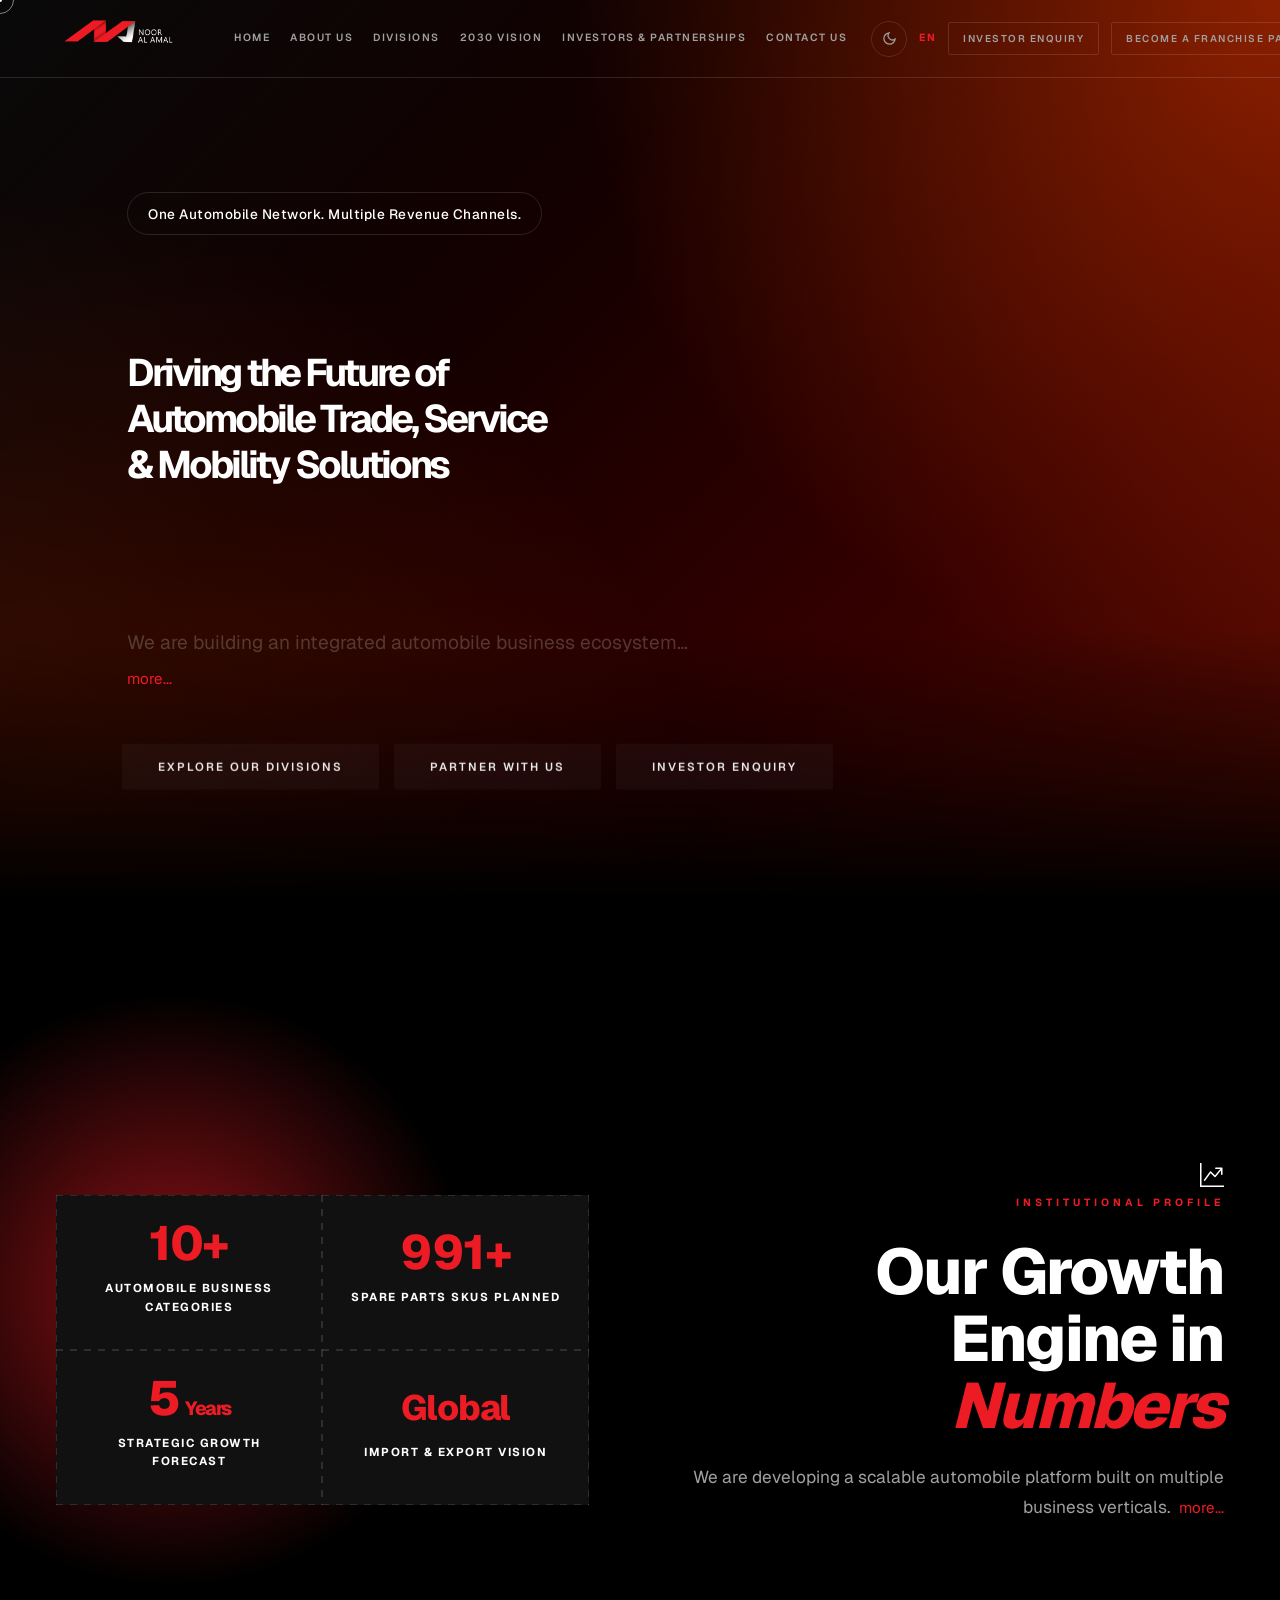
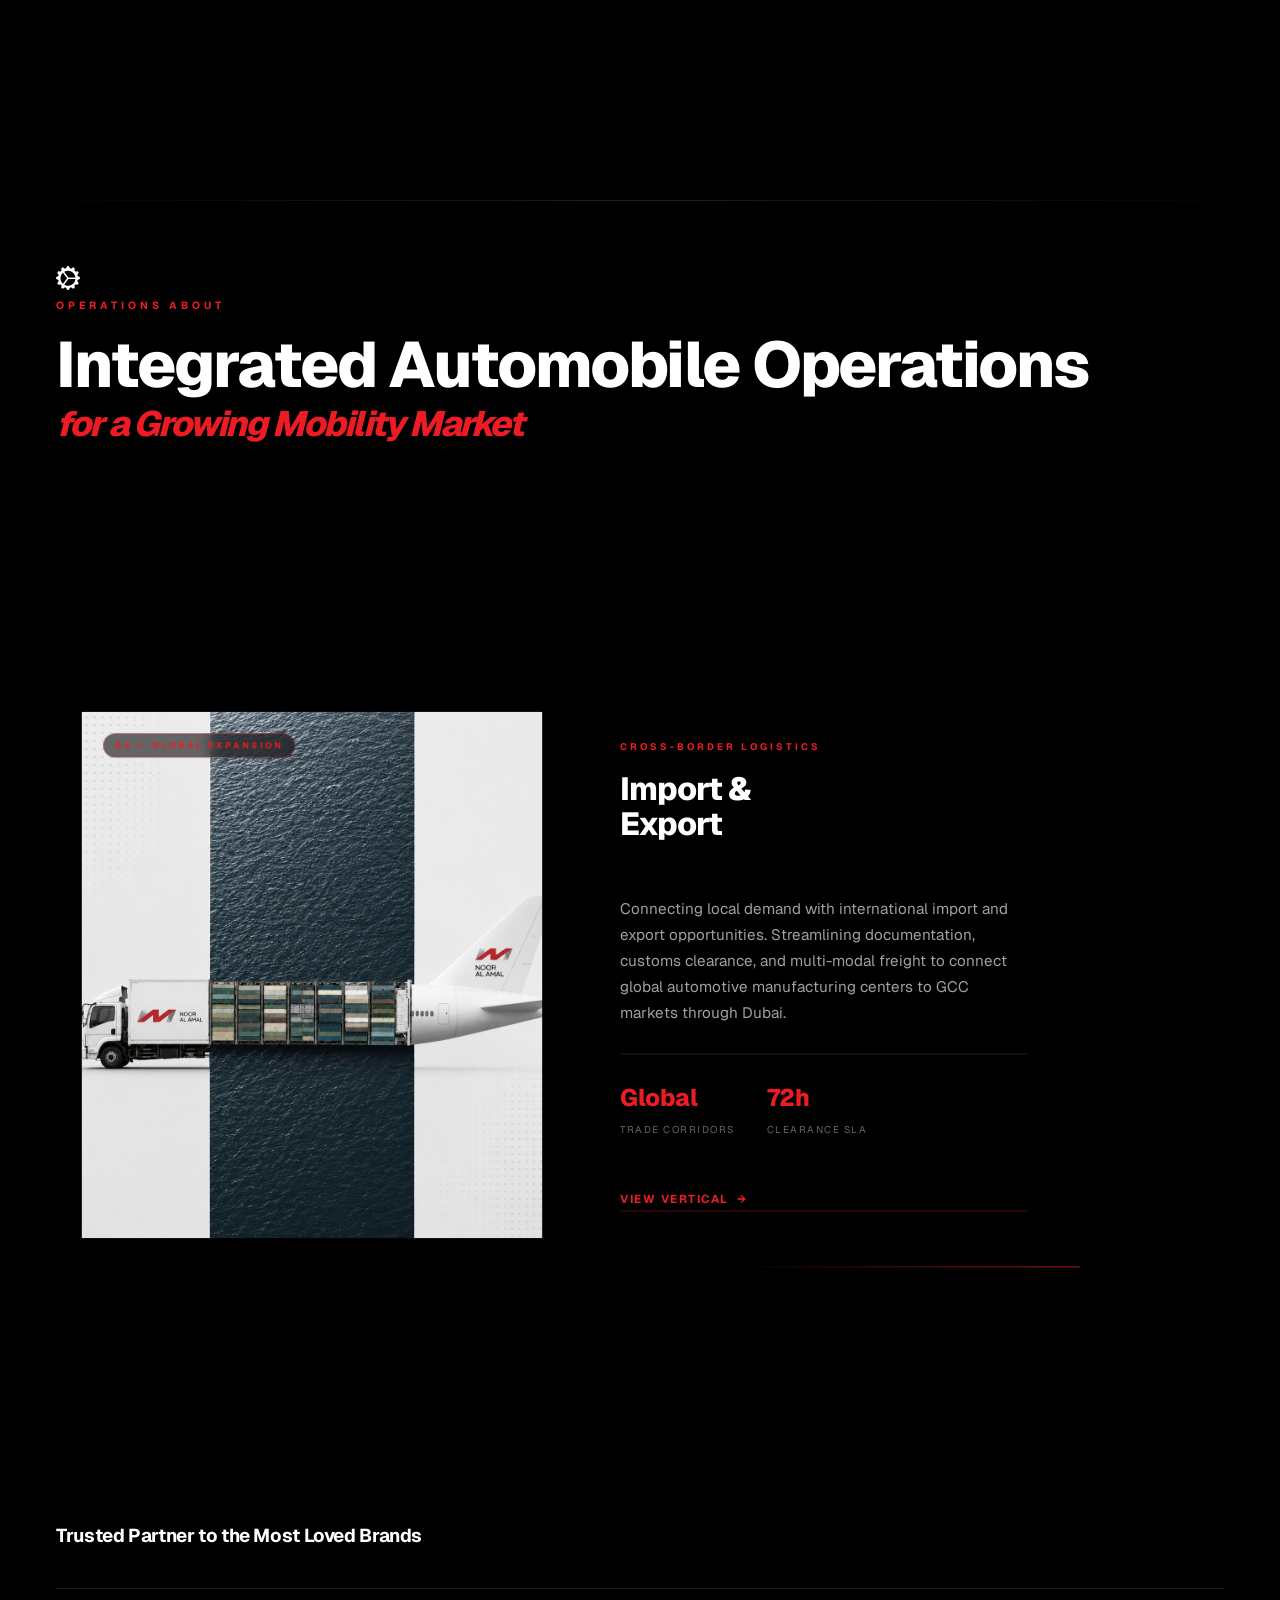
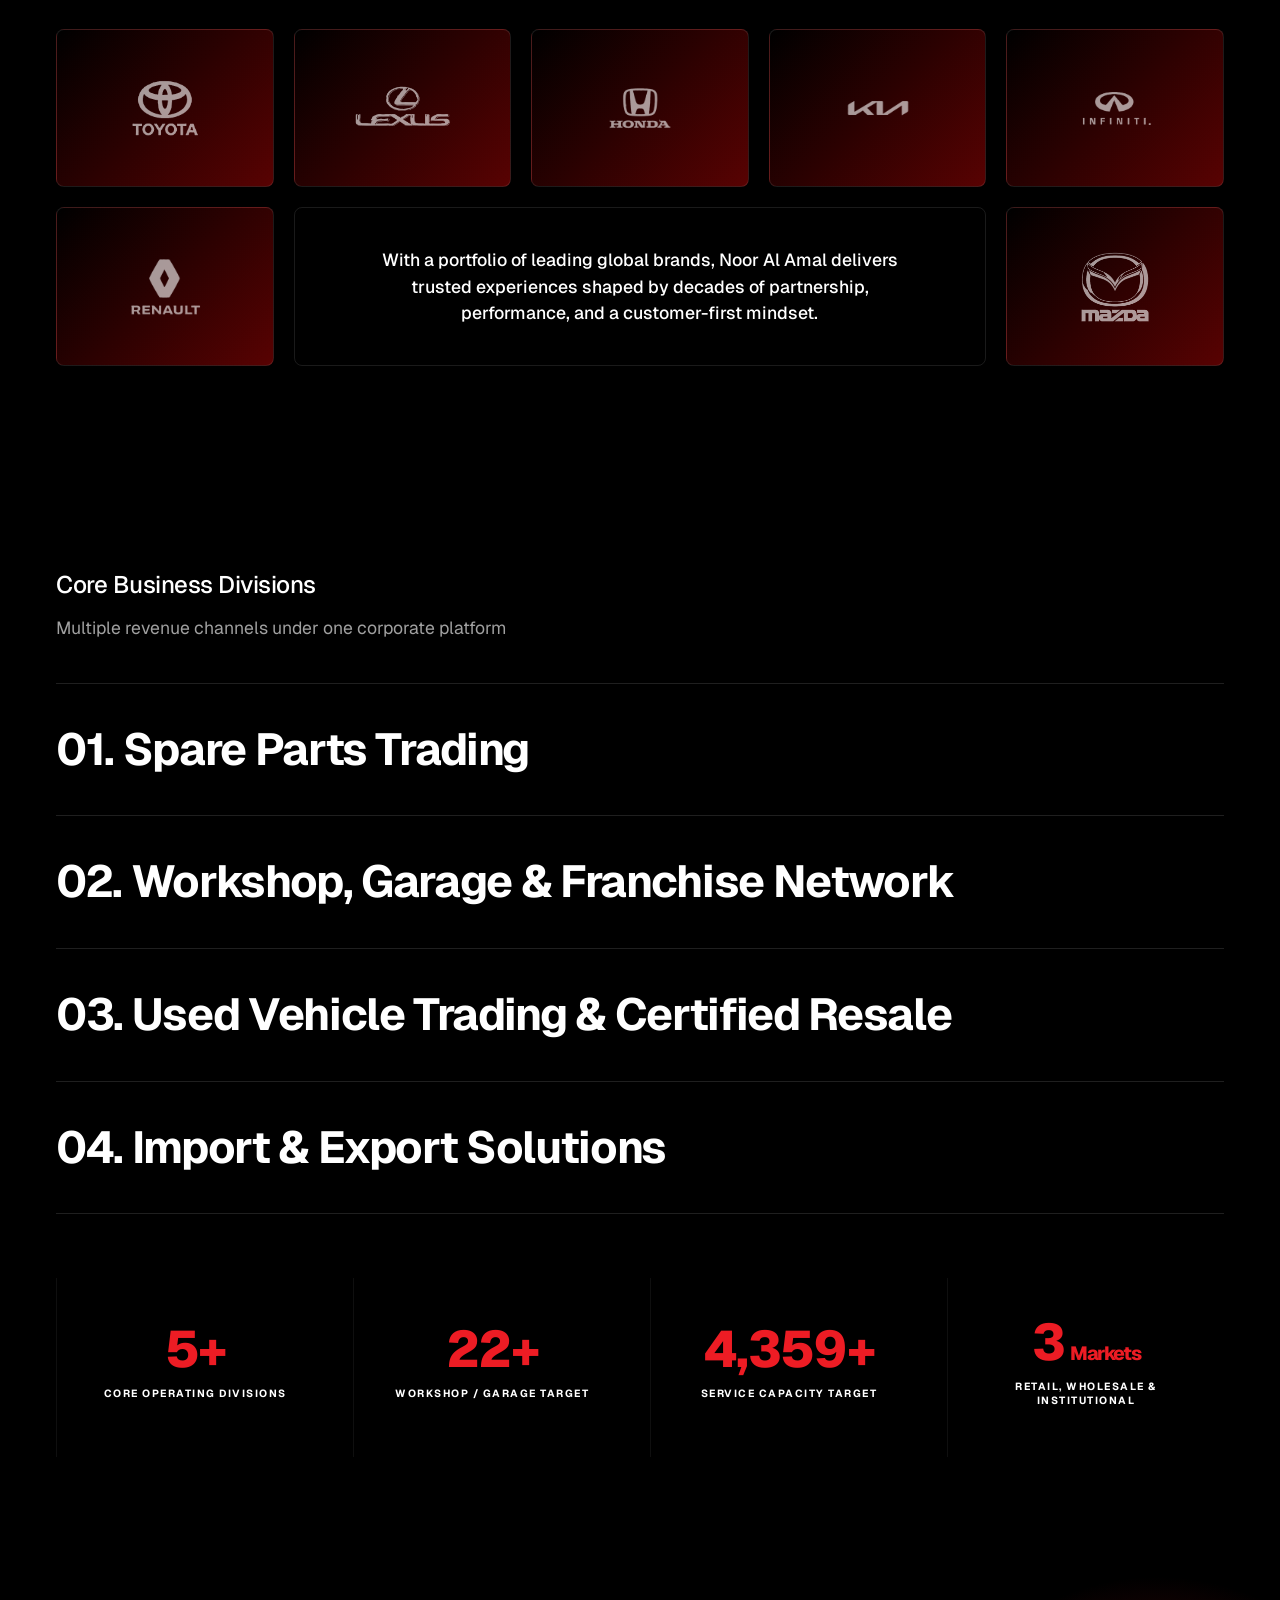
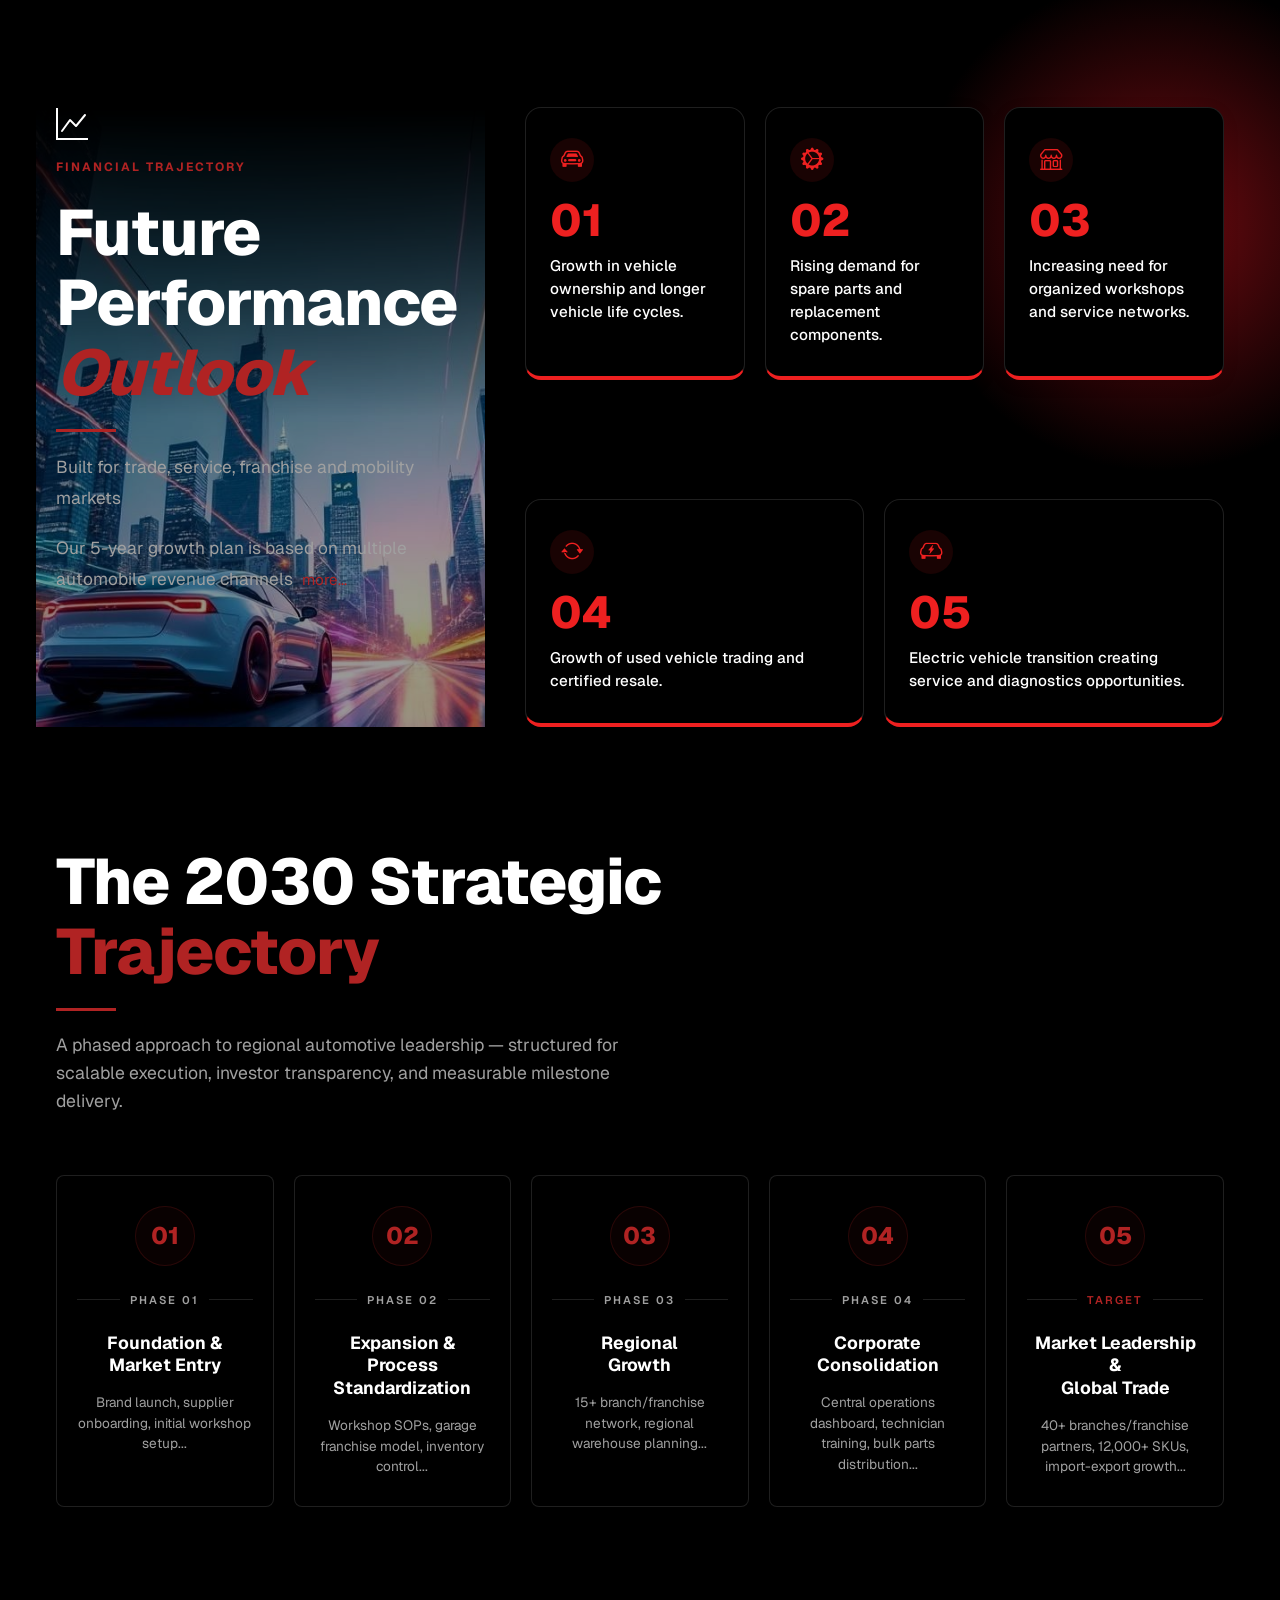
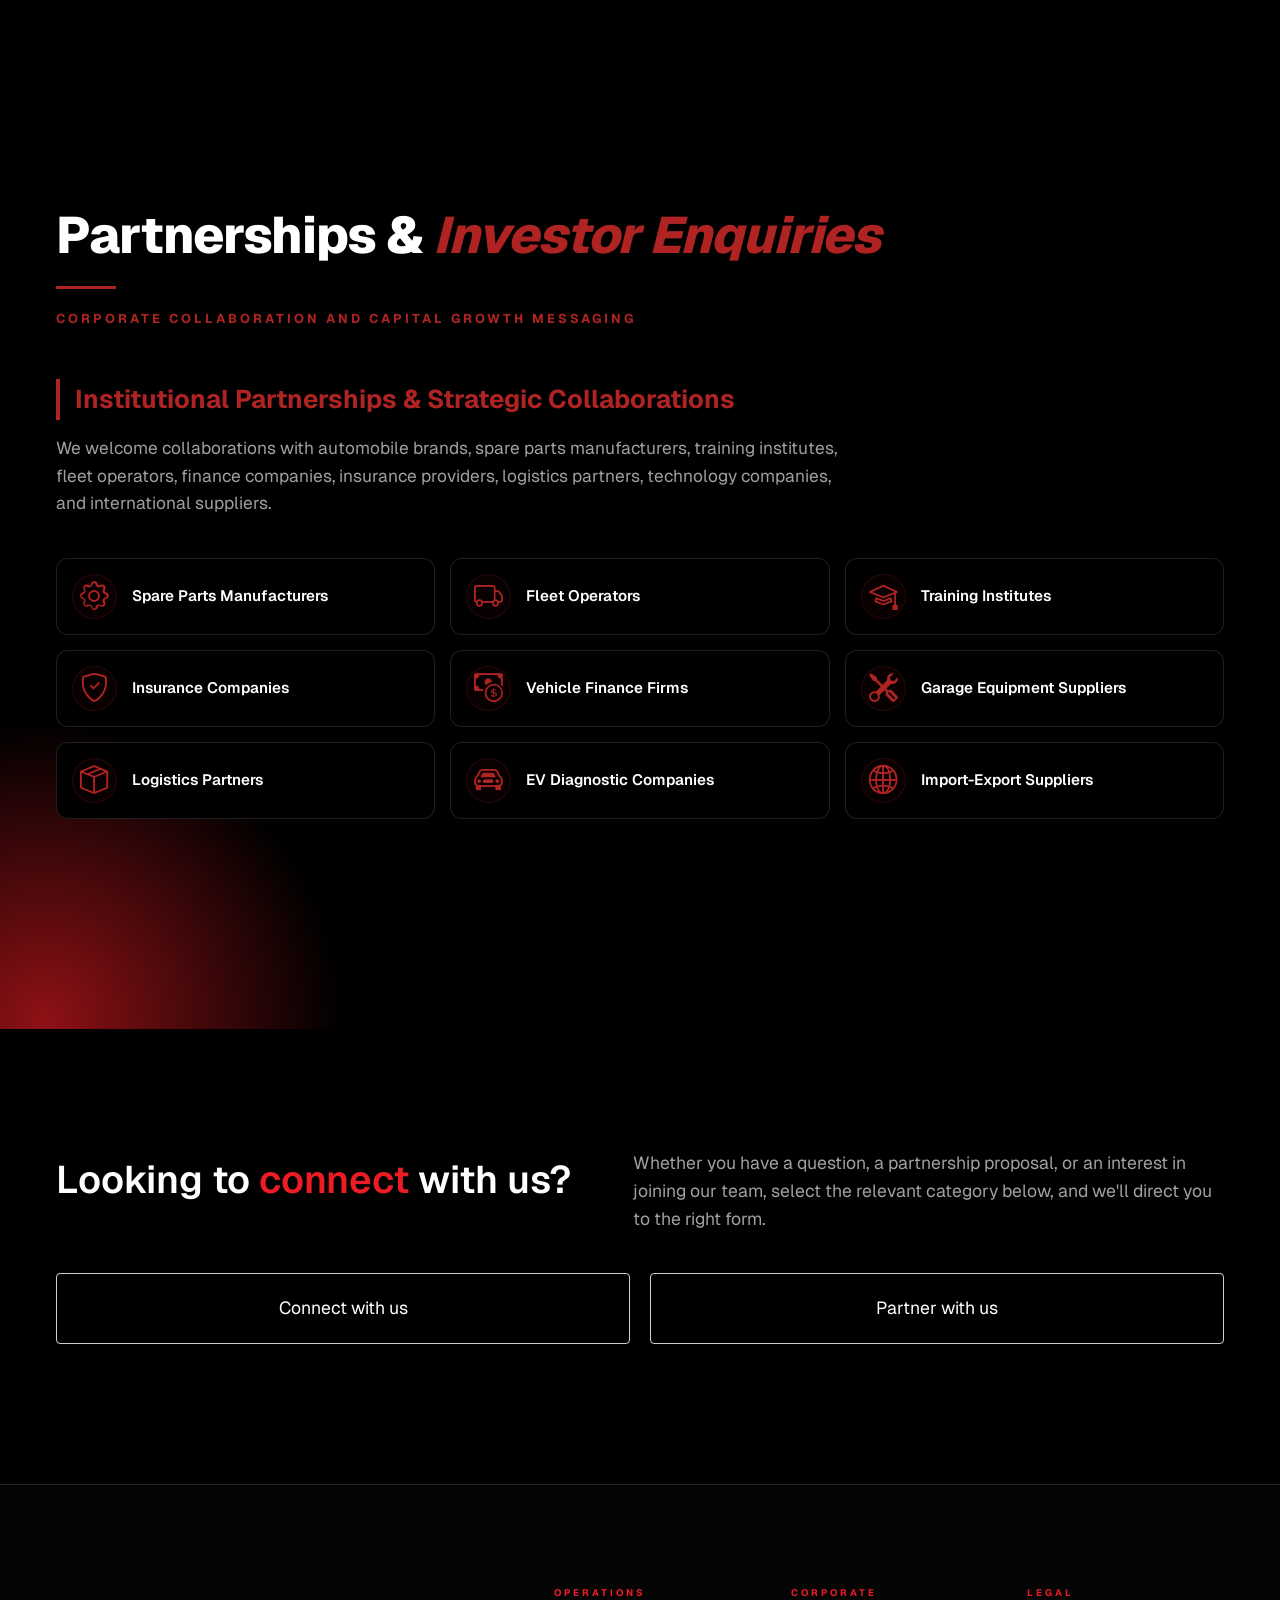
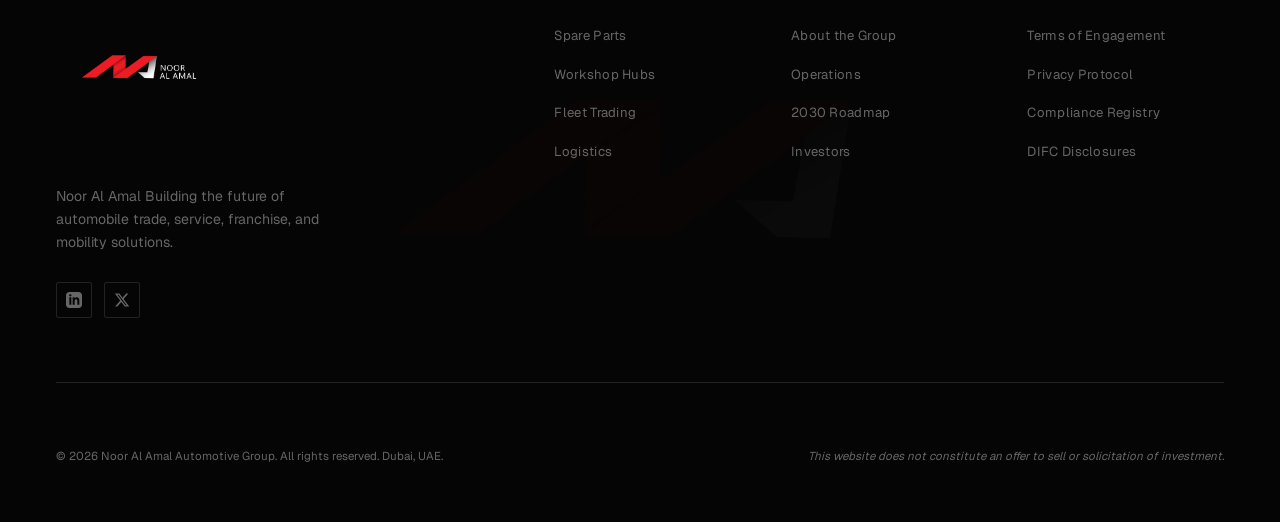
==== commit 931182a9: "not-fixed" ====
--- a/index.html
+++ b/index.html
@@ -54,7 +54,8 @@
         <div class="pre-inner">
             <div class="pre-logo-wrapper"
                 style="display: flex; align-items: center; justify-content: center; gap: 14px; margin-bottom: 30px;">
-                <img src="assets/images/noor-logo-dark.png" alt="ANA Logo" class="logo-mark" style="height: 200px; width: auto; max-width: none;">
+                <img src="assets/images/noor-logo-dark.png" alt="ANA Logo" class="logo-mark"
+                    style="height: 200px; width: auto; max-width: none;">
             </div>
             <div class="pre-track">
                 <div class="pre-fill" id="pre-fill"></div>
@@ -165,7 +166,7 @@
                     & Mobility Solutions
                 </h1>
 
-                <div style="margin-bottom: 50px;">
+                <div id="hero-desc-wrapper" style="margin-bottom: 50px;">
                     <p id="hero-desc"
                         style="margin-bottom: 8px; opacity: 0.2; display: -webkit-box; -webkit-line-clamp: 1; -webkit-box-orient: vertical; overflow: hidden;">
                         We are building an integrated automobile business ecosystem connecting spare parts trading,
@@ -218,8 +219,6 @@
                                 onclick="const moreText = document.getElementById('ov-more-text'); const dots = document.getElementById('ov-more-dots'); if(moreText.style.display === 'none') { moreText.style.display = 'inline'; dots.style.display = 'none'; this.innerText = 'less...'; } else { moreText.style.display = 'none'; dots.style.display = 'inline'; this.innerText = 'more...'; }"
                                 style="color: var(--gold); font-size: 0.95rem; text-decoration: none; margin-left: 5px;">more...</a>
                         </p>
-                        <a href="#verticals" class="btn-gold reveal"
-                            style="margin-top: 15px; display: inline-block;">Explore Operations</a>
                     </div>
                     <div class="ov-right">
                         <div class="ov-stats">
@@ -442,17 +441,55 @@
                     }
 
                     .ovs-left-only {
-                        border-left: 1px solid var(--border-2);
-                        padding: 40px 20px;
+                        border: 1px solid var(--border-2);
+                        border-top: none;
+                        border-bottom: none;
+                        border-right: none;
+                        padding: clamp(20px, 3vw, 50px) 20px;
                         text-align: center;
                         display: flex;
                         flex-direction: column;
                         justify-content: center;
                         align-items: center;
+                        height: 100%;
+                    }
+
+                    .ovs-left-only .ovs-n {
+                        font-size: clamp(2.5rem, 4vw, 4.5rem);
+                        margin-bottom: 12px;
+                    }
+
+                    .ovs-left-only .ovs-label {
+                        font-size: clamp(0.65rem, 0.8vw, 0.9rem);
+                        line-height: 1.4;
+                    }
+
+                    .ovs-grid-custom {
+                        display: grid;
+                        grid-template-columns: repeat(4, 1fr);
+                        gap: 20px;
+                        margin-top: clamp(40px, 5vw, 80px);
+                    }
+
+                    @media (max-width: 1024px) {
+                        .ovs-grid-custom {
+                            grid-template-columns: repeat(2, 1fr);
+                        }
+
+                        .ovs-left-only {
+                            border: 1px solid var(--border-2);
+                            /* add borders for grid look on smaller screens */
+                            border-radius: 12px;
+                        }
+                    }
+
+                    @media (max-width: 576px) {
+                        .ovs-grid-custom {
+                            grid-template-columns: 1fr;
+                        }
                     }
                 </style>
-                <div
-                    style="display: grid; grid-template-columns: repeat(auto-fit, minmax(200px, 1fr)); gap: 20px; margin-top: 60px;">
+                <div class="ovs-grid-custom">
                     <div class="ovs reveal ovs-left-only" style="background: transparent;">
                         <div class="ovs-n gold"><span class="cnt" data-t="5">0</span>+</div>
                         <div class="ovs-label">Core Operating Divisions</div>
@@ -478,7 +515,7 @@
         <!-- ═══════════════════════════════════════════════════════════
      OPERATIONAL EXCELLENCE
 ═══════════════════════════════════════════════════════════ -->
-        <section class="section exc-sec" id="excellence">
+        <section class="section exc-sec" id="excellence" style="padding-bottom: 20px;">
             <div class="sec-glow-tl" aria-hidden="true"></div>
 
             <div class="container">
@@ -486,32 +523,43 @@
                 <div class="exc-layout">
                     <div class="exc-left" style="position: relative; padding-bottom: 60px;">
                         <!-- Background Image layer -->
-                        <div class="reveal" style="position: absolute; top: 0; left: -20px; right: -20px; bottom: 0; z-index: 0; pointer-events: none;">
-                            <img src="assets/images/hero.jpg" alt="Future Performance Concept" style="width: 100%; height: 100%; object-fit: cover; object-position: bottom; mask-image: linear-gradient(to bottom, transparent 0%, black 50%, black 100%); -webkit-mask-image: linear-gradient(to bottom, transparent 0%, black 50%, black 100%); opacity: 0.6;">
+                        <div class="reveal"
+                            style="position: absolute; top: 0; left: -20px; right: -20px; bottom: 0; z-index: 0; pointer-events: none;">
+                            <img src="assets/images/hero.jpg" alt="Future Performance Concept"
+                                style="width: 100%; height: 100%; object-fit: cover; object-position: bottom; mask-image: linear-gradient(to bottom, transparent 0%, black 50%, black 100%); -webkit-mask-image: linear-gradient(to bottom, transparent 0%, black 50%, black 100%); opacity: 0.6;">
                         </div>
 
                         <div class="exc-hdr" style="display: block; position: relative; z-index: 2;">
                             <div class="reveal" style="margin-bottom: 20px;">
-                                <div style="font-size: 1.8rem; color: var(--text); margin-bottom: 5px; display: inline-block;">
-                                    <svg xmlns="http://www.w3.org/2000/svg" width="32" height="32" fill="currentColor" viewBox="0 0 16 16">
-                                      <path fill-rule="evenodd" d="M0 0h1v15h15v1H0V0Zm14.817 3.113a.5.5 0 0 1 .07.704l-4.5 5.5a.5.5 0 0 1-.74.037L7.06 6.767l-3.656 5.027a.5.5 0 0 1-.808-.588l4-5.5a.5.5 0 0 1 .758-.06l2.609 2.61 4.15-5.073a.5.5 0 0 1 .704-.07Z"/>
+                                <div
+                                    style="font-size: 1.8rem; color: var(--text); margin-bottom: 5px; display: inline-block;">
+                                    <svg xmlns="http://www.w3.org/2000/svg" width="32" height="32" fill="currentColor"
+                                        viewBox="0 0 16 16">
+                                        <path fill-rule="evenodd"
+                                            d="M0 0h1v15h15v1H0V0Zm14.817 3.113a.5.5 0 0 1 .07.704l-4.5 5.5a.5.5 0 0 1-.74.037L7.06 6.767l-3.656 5.027a.5.5 0 0 1-.808-.588l4-5.5a.5.5 0 0 1 .758-.06l2.609 2.61 4.15-5.073a.5.5 0 0 1 .704-.07Z" />
                                     </svg>
                                 </div>
-                                <div class="sec-label" style="font-size: 0.75rem; font-weight: 700; letter-spacing: 2px; color: #b02323; text-transform: uppercase;">FINANCIAL TRAJECTORY</div>
-                            </div>
-                            
-                            <h2 class="sec-h2 reveal" style="font-size: clamp(3rem, 5vw, 4rem); font-weight: 800; letter-spacing: -1px; line-height: 1.1; margin-bottom: 20px;">
+                                <div class="sec-label"
+                                    style="font-size: 0.75rem; font-weight: 700; letter-spacing: 2px; color: #b02323; text-transform: uppercase;">
+                                    FINANCIAL TRAJECTORY</div>
+                            </div>
+
+                            <h2 class="sec-h2 reveal"
+                                style="font-size: clamp(3rem, 5vw, 4rem); font-weight: 800; letter-spacing: -1px; line-height: 1.1; margin-bottom: 20px;">
                                 Future<br>Performance<br><em style="color: #b02323; font-style: italic;">Outlook</em>
                             </h2>
-                            <div class="red-line reveal" style="background-color: #b02323; width: 60px; height: 3px; margin: 20px 0;"></div>
-                            
+                            <div class="red-line reveal"
+                                style="background-color: #b02323; width: 60px; height: 3px; margin: 20px 0;"></div>
+
                             <p class="sec-body reveal" style="margin-bottom:20px; color: var(--text-2);">Built
                                 for trade, service, franchise and mobility markets</p>
                             <p class="sec-body reveal" style="margin-bottom:30px;">
                                 Our 5-year growth plan is based on multiple automobile revenue channels<span
-                                    id="exc-more-dots"></span><span id="exc-more-text" style="display: none;">. Instead of
+                                    id="exc-more-dots"></span><span id="exc-more-text" style="display: none;">. Instead
+                                    of
                                     depending on one business model, we
-                                    are developing a diversified corporate ecosystem with trading, service, franchise, resale,
+                                    are developing a diversified corporate ecosystem with trading, service, franchise,
+                                    resale,
                                     and
                                     global sourcing opportunities.</span>
                                 <a href="javascript:void(0);"
@@ -539,7 +587,8 @@
                             <div class="exc-card reveal">
                                 <div class="exc-icon-wrapper"><i class="bi bi-shop"></i></div>
                                 <div class="exc-card-num">03</div>
-                                <p class="exc-card-text">Increasing need for organized workshops and service networks.</p>
+                                <p class="exc-card-text">Increasing need for organized workshops and service networks.
+                                </p>
                             </div>
                             <!-- Card 04 -->
                             <div class="exc-card reveal">
@@ -551,132 +600,14 @@
                             <div class="exc-card reveal">
                                 <div class="exc-icon-wrapper"><i class="bi bi-ev-front"></i></div>
                                 <div class="exc-card-num">05</div>
-                                <p class="exc-card-text">Electric vehicle transition creating service and diagnostics opportunities.</p>
-                            </div>
-                        </div>
-                    </div>
-                </div>
-
-                <!-- Performance Graphs & Forecasting Layout -->
-                <div class="exc-layout" style="margin-top: 100px; margin-bottom: 30px;">
-                    <!-- LEFT COLUMN -->
-                    <div class="exc-left" style="display: flex; flex-direction: column;">
-                        <div class="exc-live reveal" style="margin-bottom: 24px; color: var(--text-2);">
-                            <div style="width: 44px; height: 44px; border-radius: 50%; margin-bottom: 0; margin-right: 16px; background: #ee2020; color: white; display: flex; align-items: center; justify-content: center; flex-shrink: 0;">
-                                <i class="bi bi-graph-up" style="color: white; font-size: 1.2rem;"></i>
-                            </div>
-                            <span style="letter-spacing: 4px; font-size: 0.65rem; font-weight: 700;">DESIGN VERSION 4</span>
-                        </div>
-                        <div class="red-line reveal" style="background-color: #ee2020; width: 40px; height: 3px; margin: 0 0 20px 0;"></div>
-                        <h2 class="sec-h2 reveal" style="font-size: clamp(3.5rem, 5vw, 5rem); font-weight: 800; letter-spacing: -2px; line-height: 1.05; margin-bottom: 20px;">Performance<br>Graphs &<br><em class="gold" style="color: #ee2020; font-style: italic;">Forecasting</em></h2>
-                        <div class="red-line reveal" style="background-color: #ee2020; width: 40px; height: 3px; margin: 0 0 20px 0;"></div>
-                        <p class="sec-body reveal" style="margin-bottom: 0; font-size: 1.3rem; line-height: 1.6; color: var(--text-2);">Global opportunity +<br>company 5-year expansion</p>
-                    </div>
-
-                    <!-- RIGHT COLUMN -->
-                    <div class="exc-right">
-                        <!-- TOP GRAPHS -->
-                        <div style="display: grid; grid-template-columns: repeat(auto-fit, minmax(300px, 1fr)); gap: 30px;">
-                            <!-- TOP LEFT -->
-                            <div class="reveal">
-                                <div style="background: var(--card); border: 1px solid var(--border); border-radius: 8px; padding: 30px; box-shadow: 0 4px 20px rgba(0,0,0,0.05); height: 100%; display: flex; flex-direction: column;">
-                                    <div style="display: flex; align-items: center; margin-bottom: 24px;">
-                                        <div style="background: #b02323; display: flex; align-items: center; justify-content: center; width: 44px; height: 38px; color: white; clip-path: polygon(0 0, 75% 0, 100% 50%, 75% 100%, 0 100%); margin-right: 15px; flex-shrink: 0;">
-                                            <i class="bi bi-globe" style="font-size: 1.1rem;"></i>
-                                        </div>
-                                        <h3 style="font-family: var(--f-display); font-size: 1.1rem; font-weight: 700; margin: 0; line-height: 1.2; color: var(--text);">
-                                            Global Automobile Opportunity<br><span style="color: #b02323;">– 2025 to 2030</span>
-                                        </h3>
-                                    </div>
-                                    <div style="position: relative; height: 250px; width: 100%; margin-bottom: 20px;">
-                                        <canvas id="marketGraph"></canvas>
-                                    </div>
-                                    <p style="text-align: center; font-size: 0.75rem; color: var(--text-2); font-style: italic; margin-top: auto;">Market graph uses publicly available market-size estimates and CAGR references for aftermarket parts, used cars, and repair/maintenance services. Use it as a website/investor visual, not as audited financial advice.</p>
-                                </div>
-                            </div>
-
-                            <!-- TOP RIGHT -->
-                            <div class="reveal">
-                                <div style="background: var(--card); border: 1px solid var(--border); border-radius: 8px; padding: 30px; box-shadow: 0 4px 20px rgba(0,0,0,0.05); height: 100%; display: flex; flex-direction: column;">
-                                    <div style="display: flex; align-items: center; margin-bottom: 24px;">
-                                        <div style="background: #b02323; display: flex; align-items: center; justify-content: center; width: 44px; height: 38px; color: white; clip-path: polygon(0 0, 75% 0, 100% 50%, 75% 100%, 0 100%); margin-right: 15px; flex-shrink: 0;">
-                                            <i class="bi bi-bar-chart-fill" style="font-size: 1.1rem;"></i>
-                                        </div>
-                                        <h3 style="font-family: var(--f-display); font-size: 1.1rem; font-weight: 700; margin: 0; line-height: 1.2; color: var(--text);">
-                                            Company 5-Year Expansion Forecast
-                                        </h3>
-                                    </div>
-                                    <div style="position: relative; height: 250px; width: 100%; margin-bottom: 20px;">
-                                        <canvas id="companyGraph"></canvas>
-                                    </div>
-                                    <p style="text-align: center; font-size: 0.75rem; color: var(--text-2); font-style: italic; margin-top: auto;">Company graph uses sample internal planning targets. Replace with audited or approved company targets before publishing.</p>
-                                </div>
-                            </div>
-                        </div>
-                    </div>
-                </div>
-
-                <!-- BOTTOM GRAPH FULL WIDTH -->
-                <div class="reveal" style="margin-bottom: 20px;">
-                    <div style="background: var(--card); border: 1px solid var(--border); border-radius: 8px; padding: 30px; box-shadow: 0 4px 20px rgba(0,0,0,0.05); display: flex; flex-wrap: wrap; gap: 40px;">
-                        <!-- Graph section -->
-                        <div style="flex: 1; min-width: 300px; display: flex; flex-direction: column;">
-                            <div style="display: flex; align-items: center; margin-bottom: 24px;">
-                                <div style="background: #b02323; display: flex; align-items: center; justify-content: center; width: 44px; height: 38px; color: white; clip-path: polygon(0 0, 75% 0, 100% 50%, 75% 100%, 0 100%); margin-right: 15px; flex-shrink: 0;">
-                                    <i class="bi bi-bullseye" style="font-size: 1.1rem;"></i>
-                                </div>
-                                <h3 style="font-family: var(--f-display); font-size: 1.1rem; font-weight: 700; margin: 0; line-height: 1.2; color: var(--text);">
-                                    5-Year Consolidated Growth Overview
-                                </h3>
-                            </div>
-                            <div style="position: relative; height: 350px; width: 100%;">
-                                <canvas id="tableGraph"></canvas>
-                            </div>
-                        </div>
-
-                        <!-- Stats section -->
-                        <div style="width: 200px; display: flex; flex-direction: column; justify-content: center; gap: 40px; border-left: 1px solid var(--border); padding-left: 30px; flex-shrink: 0;">
-                            <!-- Stat 1 -->
-                            <div style="display: flex; align-items: center; gap: 15px;">
-                                <div style="width: 48px; height: 48px; border-radius: 50%; background: var(--bg2); border: 1px solid var(--border); display: flex; align-items: center; justify-content: center; flex-shrink: 0;">
-                                    <i class="bi bi-bar-chart-fill" style="color: #b02323; font-size: 1.2rem;"></i>
-                                </div>
-                                <div>
-                                    <div style="font-size: 1.6rem; font-weight: 800; color: #b02323; line-height: 1; margin-bottom: 4px;">5</div>
-                                    <div style="font-size: 0.75rem; color: var(--text-2); line-height: 1.3;">Years of Strategic<br>Expansion</div>
-                                </div>
-                            </div>
-                            <!-- Stat 2 -->
-                            <div style="display: flex; align-items: center; gap: 15px;">
-                                <div style="width: 48px; height: 48px; border-radius: 50%; background: var(--bg2); border: 1px solid var(--border); display: flex; align-items: center; justify-content: center; flex-shrink: 0;">
-                                    <i class="bi bi-globe" style="color: #b02323; font-size: 1.2rem;"></i>
-                                </div>
-                                <div>
-                                    <div style="font-size: 1.6rem; font-weight: 800; color: #b02323; line-height: 1; margin-bottom: 4px;">3</div>
-                                    <div style="font-size: 0.75rem; color: var(--text-2); line-height: 1.3;">Global Market<br>Segments</div>
-                                </div>
-                            </div>
-                            <!-- Stat 3 -->
-                            <div style="display: flex; align-items: center; gap: 15px;">
-                                <div style="width: 48px; height: 48px; border-radius: 50%; background: var(--bg2); border: 1px solid var(--border); display: flex; align-items: center; justify-content: center; flex-shrink: 0;">
-                                    <i class="bi bi-bullseye" style="color: #b02323; font-size: 1.2rem;"></i>
-                                </div>
-                                <div>
-                                    <div style="font-size: 1.6rem; font-weight: 800; color: #b02323; line-height: 1; margin-bottom: 4px;">1</div>
-                                    <div style="font-size: 0.75rem; color: var(--text-2); line-height: 1.3;">Unified Growth<br>Strategy</div>
-                                </div>
-                            </div>
-                        </div>
-                    </div>
-                </div>
-
-                <!-- DISCLAIMER -->
-                <div class="reveal">
-                    <p style="font-size: 0.75rem; color: var(--text-3); line-height: 1.5; margin: 0; font-style: italic;">
-                        Source: Public market reports, industry research, and internal planning data.<br>
-                        <strong style="color: var(--text); font-style: normal;">For investor presentation use only. Not financial advice.</strong>
-                    </p>
-                </div>
+                                <p class="exc-card-text">Electric vehicle transition creating service and diagnostics
+                                    opportunities.</p>
+                            </div>
+                        </div>
+                    </div>
+                </div>
+
+
 
             </div>
         </section>
@@ -685,55 +616,98 @@
         <!-- ═══════════════════════════════════════════════════════════
      2030 STRATEGIC TRAJECTORY
 ═══════════════════════════════════════════════════════════ -->
-        <section class="section traj-sec" id="trajectory">
+        <section class="section traj-sec" id="trajectory" style="padding-top: 40px;">
             <div class="container">
-                <h2 class="sec-h2 reveal" style="font-size: clamp(3rem, 5vw, 4rem); font-weight: 800; letter-spacing: -1px; line-height: 1.1; margin-bottom: 10px;">The 2030 Strategic<br><span style="color: #b02323;">Trajectory</span></h2>
-                <div class="red-line reveal" style="background-color: #b02323; width: 60px; height: 3px; margin: 20px 0;"></div>
-                <p class="sec-body reveal" style="margin-bottom:60px; max-width:580px; font-size: 1.1rem; color: var(--text-2); line-height: 1.6;">A phased approach to regional automotive leadership — structured for scalable execution, investor transparency, and measurable milestone delivery.</p>
-
-                <div style="display: grid; grid-template-columns: repeat(auto-fit, minmax(200px, 1fr)); gap: 20px; align-items: stretch;">
+                <h2 class="sec-h2 reveal"
+                    style="font-size: clamp(3rem, 5vw, 4rem); font-weight: 800; letter-spacing: -1px; line-height: 1.1; margin-bottom: 10px;">
+                    The 2030 Strategic<br><span style="color: #b02323;">Trajectory</span></h2>
+                <div class="red-line reveal"
+                    style="background-color: #b02323; width: 60px; height: 3px; margin: 20px 0;"></div>
+                <p class="sec-body reveal"
+                    style="margin-bottom:60px; max-width:580px; font-size: 1.1rem; color: var(--text-2); line-height: 1.6;">
+                    A phased approach to regional automotive leadership — structured for scalable execution, investor
+                    transparency, and measurable milestone delivery.</p>
+
+                <div
+                    style="display: grid; grid-template-columns: repeat(auto-fit, minmax(200px, 1fr)); gap: 20px; align-items: stretch;">
                     <!-- Card 01 -->
-                    <div class="reveal traj-card-hover" style="background: var(--bg2); border: 1px solid var(--border); border-radius: 8px; padding: 30px 20px; text-align: center; display: flex; flex-direction: column;">
-                        <div style="margin: 0 auto 20px; width: 60px; height: 60px; border-radius: 50%; border: 1px solid rgba(176,35,35,0.2); background: rgba(176,35,35,0.05); display: flex; align-items: center; justify-content: center; font-size: 1.5rem; font-weight: 800; color: #b02323; font-family: var(--f-display);">01</div>
+                    <div class="reveal traj-card-hover"
+                        style="background: var(--bg2); border: 1px solid var(--border); border-radius: 8px; padding: 30px 20px; text-align: center; display: flex; flex-direction: column;">
+                        <div
+                            style="margin: 0 auto 20px; width: 60px; height: 60px; border-radius: 50%; border: 1px solid rgba(176,35,35,0.2); background: rgba(176,35,35,0.05); display: flex; align-items: center; justify-content: center; font-size: 1.5rem; font-weight: 800; color: #b02323; font-family: var(--f-display);">
+                            01</div>
                         <div style="position: relative; margin-bottom: 20px;">
-                            <div style="position: absolute; top: 50%; left: 0; right: 0; height: 1px; background: var(--border); z-index: 1;"></div>
-                            <span style="position: relative; z-index: 2; background: var(--bg2); padding: 0 10px; font-size: 0.7rem; letter-spacing: 2px; color: var(--text-2); font-weight: 600;">PHASE 01</span>
-                        </div>
-                        <h4 style="font-size: 1.1rem; font-weight: 700; margin-bottom: 15px; line-height: 1.3;">Foundation &<br>Market Entry</h4>
-                        <p style="font-size: 0.85rem; color: var(--text-2); line-height: 1.5; margin: 0;">Brand launch, supplier onboarding, initial workshop setup...</p>
-                    </div>
-                    
+                            <div
+                                style="position: absolute; top: 50%; left: 0; right: 0; height: 1px; background: var(--border); z-index: 1;">
+                            </div>
+                            <span
+                                style="position: relative; z-index: 2; background: var(--bg2); padding: 0 10px; font-size: 0.7rem; letter-spacing: 2px; color: var(--text-2); font-weight: 600;">PHASE
+                                01</span>
+                        </div>
+                        <h4 style="font-size: 1.1rem; font-weight: 700; margin-bottom: 15px; line-height: 1.3;">
+                            Foundation &<br>Market Entry</h4>
+                        <p style="font-size: 0.85rem; color: var(--text-2); line-height: 1.5; margin: 0;">Brand launch,
+                            supplier onboarding, initial workshop setup...</p>
+                    </div>
+
                     <!-- Card 02 -->
-                    <div class="reveal traj-card-hover" style="background: var(--bg2); border: 1px solid var(--border); border-radius: 8px; padding: 30px 20px; text-align: center; display: flex; flex-direction: column;">
-                        <div style="margin: 0 auto 20px; width: 60px; height: 60px; border-radius: 50%; border: 1px solid rgba(176,35,35,0.2); background: rgba(176,35,35,0.05); display: flex; align-items: center; justify-content: center; font-size: 1.5rem; font-weight: 800; color: #b02323; font-family: var(--f-display);">02</div>
+                    <div class="reveal traj-card-hover"
+                        style="background: var(--bg2); border: 1px solid var(--border); border-radius: 8px; padding: 30px 20px; text-align: center; display: flex; flex-direction: column;">
+                        <div
+                            style="margin: 0 auto 20px; width: 60px; height: 60px; border-radius: 50%; border: 1px solid rgba(176,35,35,0.2); background: rgba(176,35,35,0.05); display: flex; align-items: center; justify-content: center; font-size: 1.5rem; font-weight: 800; color: #b02323; font-family: var(--f-display);">
+                            02</div>
                         <div style="position: relative; margin-bottom: 20px;">
-                            <div style="position: absolute; top: 50%; left: 0; right: 0; height: 1px; background: var(--border); z-index: 1;"></div>
-                            <span style="position: relative; z-index: 2; background: var(--bg2); padding: 0 10px; font-size: 0.7rem; letter-spacing: 2px; color: var(--text-2); font-weight: 600;">PHASE 02</span>
-                        </div>
-                        <h4 style="font-size: 1.1rem; font-weight: 700; margin-bottom: 15px; line-height: 1.3;">Expansion &<br>Process Standardization</h4>
-                        <p style="font-size: 0.85rem; color: var(--text-2); line-height: 1.5; margin: 0;">Workshop SOPs, garage franchise model, inventory control...</p>
+                            <div
+                                style="position: absolute; top: 50%; left: 0; right: 0; height: 1px; background: var(--border); z-index: 1;">
+                            </div>
+                            <span
+                                style="position: relative; z-index: 2; background: var(--bg2); padding: 0 10px; font-size: 0.7rem; letter-spacing: 2px; color: var(--text-2); font-weight: 600;">PHASE
+                                02</span>
+                        </div>
+                        <h4 style="font-size: 1.1rem; font-weight: 700; margin-bottom: 15px; line-height: 1.3;">
+                            Expansion &<br>Process Standardization</h4>
+                        <p style="font-size: 0.85rem; color: var(--text-2); line-height: 1.5; margin: 0;">Workshop SOPs,
+                            garage franchise model, inventory control...</p>
                     </div>
 
                     <!-- Card 03 -->
-                    <div class="reveal traj-card-hover" style="background: var(--bg2); border: 1px solid var(--border); border-radius: 8px; padding: 30px 20px; text-align: center; display: flex; flex-direction: column;">
-                        <div style="margin: 0 auto 20px; width: 60px; height: 60px; border-radius: 50%; border: 1px solid rgba(176,35,35,0.2); background: rgba(176,35,35,0.05); display: flex; align-items: center; justify-content: center; font-size: 1.5rem; font-weight: 800; color: #b02323; font-family: var(--f-display);">03</div>
+                    <div class="reveal traj-card-hover"
+                        style="background: var(--bg2); border: 1px solid var(--border); border-radius: 8px; padding: 30px 20px; text-align: center; display: flex; flex-direction: column;">
+                        <div
+                            style="margin: 0 auto 20px; width: 60px; height: 60px; border-radius: 50%; border: 1px solid rgba(176,35,35,0.2); background: rgba(176,35,35,0.05); display: flex; align-items: center; justify-content: center; font-size: 1.5rem; font-weight: 800; color: #b02323; font-family: var(--f-display);">
+                            03</div>
                         <div style="position: relative; margin-bottom: 20px;">
-                            <div style="position: absolute; top: 50%; left: 0; right: 0; height: 1px; background: var(--border); z-index: 1;"></div>
-                            <span style="position: relative; z-index: 2; background: var(--bg2); padding: 0 10px; font-size: 0.7rem; letter-spacing: 2px; color: var(--text-2); font-weight: 600;">PHASE 03</span>
-                        </div>
-                        <h4 style="font-size: 1.1rem; font-weight: 700; margin-bottom: 15px; line-height: 1.3;">Regional<br>Growth</h4>
-                        <p style="font-size: 0.85rem; color: var(--text-2); line-height: 1.5; margin: 0;">15+ branch/franchise network, regional warehouse planning...</p>
+                            <div
+                                style="position: absolute; top: 50%; left: 0; right: 0; height: 1px; background: var(--border); z-index: 1;">
+                            </div>
+                            <span
+                                style="position: relative; z-index: 2; background: var(--bg2); padding: 0 10px; font-size: 0.7rem; letter-spacing: 2px; color: var(--text-2); font-weight: 600;">PHASE
+                                03</span>
+                        </div>
+                        <h4 style="font-size: 1.1rem; font-weight: 700; margin-bottom: 15px; line-height: 1.3;">
+                            Regional<br>Growth</h4>
+                        <p style="font-size: 0.85rem; color: var(--text-2); line-height: 1.5; margin: 0;">15+
+                            branch/franchise network, regional warehouse planning...</p>
                     </div>
 
                     <!-- Card 04 -->
-                    <div class="reveal traj-card-hover" style="background: var(--bg2); border: 1px solid var(--border); border-radius: 8px; padding: 30px 20px; text-align: center; display: flex; flex-direction: column;">
-                        <div style="margin: 0 auto 20px; width: 60px; height: 60px; border-radius: 50%; border: 1px solid rgba(176,35,35,0.2); background: rgba(176,35,35,0.05); display: flex; align-items: center; justify-content: center; font-size: 1.5rem; font-weight: 800; color: #b02323; font-family: var(--f-display);">04</div>
+                    <div class="reveal traj-card-hover"
+                        style="background: var(--bg2); border: 1px solid var(--border); border-radius: 8px; padding: 30px 20px; text-align: center; display: flex; flex-direction: column;">
+                        <div
+                            style="margin: 0 auto 20px; width: 60px; height: 60px; border-radius: 50%; border: 1px solid rgba(176,35,35,0.2); background: rgba(176,35,35,0.05); display: flex; align-items: center; justify-content: center; font-size: 1.5rem; font-weight: 800; color: #b02323; font-family: var(--f-display);">
+                            04</div>
                         <div style="position: relative; margin-bottom: 20px;">
-                            <div style="position: absolute; top: 50%; left: 0; right: 0; height: 1px; background: var(--border); z-index: 1;"></div>
-                            <span style="position: relative; z-index: 2; background: var(--bg2); padding: 0 10px; font-size: 0.7rem; letter-spacing: 2px; color: var(--text-2); font-weight: 600;">PHASE 04</span>
-                        </div>
-                        <h4 style="font-size: 1.1rem; font-weight: 700; margin-bottom: 15px; line-height: 1.3;">Corporate<br>Consolidation</h4>
-                        <p style="font-size: 0.85rem; color: var(--text-2); line-height: 1.5; margin: 0;">Central operations dashboard, technician training, bulk parts distribution...</p>
+                            <div
+                                style="position: absolute; top: 50%; left: 0; right: 0; height: 1px; background: var(--border); z-index: 1;">
+                            </div>
+                            <span
+                                style="position: relative; z-index: 2; background: var(--bg2); padding: 0 10px; font-size: 0.7rem; letter-spacing: 2px; color: var(--text-2); font-weight: 600;">PHASE
+                                04</span>
+                        </div>
+                        <h4 style="font-size: 1.1rem; font-weight: 700; margin-bottom: 15px; line-height: 1.3;">
+                            Corporate<br>Consolidation</h4>
+                        <p style="font-size: 0.85rem; color: var(--text-2); line-height: 1.5; margin: 0;">Central
+                            operations dashboard, technician training, bulk parts distribution...</p>
                     </div>
 
                     <!-- Card 05 -->
@@ -748,7 +722,8 @@
                                 <span class="target-label">TARGET</span>
                             </div>
                             <h4 class="target-title">Market Leadership &<br>Global Trade</h4>
-                            <p style="font-size: 0.85rem; color: var(--text-2); line-height: 1.5; margin: 0;">40+ branches/franchise partners, 12,000+ SKUs, import-export growth...</p>
+                            <p style="font-size: 0.85rem; color: var(--text-2); line-height: 1.5; margin: 0;">40+
+                                branches/franchise partners, 12,000+ SKUs, import-export growth...</p>
                         </div>
                     </div>
                 </div>
@@ -765,11 +740,14 @@
             <div class="container">
                 <div>
                     <div style="margin-bottom: 50px;">
-                        <h2 class="sec-h2 reveal" style="font-size: clamp(2.5rem, 4vw, 3.5rem); font-weight: 800; letter-spacing: -1px; line-height: 1.1;">
+                        <h2 class="sec-h2 reveal"
+                            style="font-size: clamp(2.5rem, 4vw, 3.5rem); font-weight: 800; letter-spacing: -1px; line-height: 1.1;">
                             Partnerships & <em style="color: #b02323; font-style: italic;">Investor Enquiries</em>
                         </h2>
-                        <div class="reveal" style="background-color: #b02323; width: 60px; height: 3px; margin: 20px 0;"></div>
-                        <div class="reveal" style="margin-top: 15px; font-size: 0.8rem; font-weight: 700; letter-spacing: 3px; color: #b02323; text-transform: uppercase;">
+                        <div class="reveal"
+                            style="background-color: #b02323; width: 60px; height: 3px; margin: 20px 0;"></div>
+                        <div class="reveal"
+                            style="margin-top: 15px; font-size: 0.8rem; font-weight: 700; letter-spacing: 3px; color: #b02323; text-transform: uppercase;">
                             Corporate collaboration and capital growth messaging
                         </div>
                     </div>
@@ -777,12 +755,16 @@
                     <div style="margin-bottom: 40px;" class="reveal">
                         <div style="display: flex; gap: 15px; margin-bottom: 15px;">
                             <div style="width: 4px; background-color: #b02323; flex-shrink: 0;"></div>
-                            <h3 style="color: #b02323; font-size: 1.6rem; font-weight: 700; margin: 0; display: flex; align-items: center;">
+                            <h3
+                                style="color: #b02323; font-size: 1.6rem; font-weight: 700; margin: 0; display: flex; align-items: center;">
                                 Institutional Partnerships & Strategic Collaborations
                             </h3>
                         </div>
-                        <p class="sec-body" style="margin-bottom: 0; color: var(--text-2); max-width: 800px; line-height: 1.6;">
-                            We welcome collaborations with automobile brands, spare parts manufacturers, training institutes, fleet operators, finance companies, insurance providers, logistics partners, technology companies, and international suppliers.
+                        <p class="sec-body"
+                            style="margin-bottom: 0; color: var(--text-2); max-width: 800px; line-height: 1.6;">
+                            We welcome collaborations with automobile brands, spare parts manufacturers, training
+                            institutes, fleet operators, finance companies, insurance providers, logistics partners,
+                            technology companies, and international suppliers.
                         </p>
                     </div>
 
@@ -847,7 +829,8 @@
                 <div class="reveal contact-cta-layout">
                     <div class="contact-cta-header">
                         <h2>Looking to <span style="color: #ed1c24;">connect</span> with us?</h2>
-                        <p>Whether you have a question, a partnership proposal, or an interest in joining our team, select the relevant category below, and we'll direct you to the right form.</p>
+                        <p>Whether you have a question, a partnership proposal, or an interest in joining our team,
+                            select the relevant category below, and we'll direct you to the right form.</p>
                     </div>
                     <div class="contact-cta-buttons">
                         <a href="contact.html" class="btn-contact-action">Connect with us</a>
@@ -937,4 +920,4 @@
     <script src="js/main.js"></script>
 </body>
 
-</html>
+</html>
--- a/css/style.css
+++ b/css/style.css
@@ -106,20 +106,25 @@
 }
 
 /* ─── BASE RESET ─────────────────────────────────────────── */
-html.lenis, html.lenis body {
-  height: auto;
-}
+html.lenis,
+html.lenis body {
+    height: auto;
+}
+
 .lenis.lenis-smooth {
-  scroll-behavior: auto !important;
-}
+    scroll-behavior: auto !important;
+}
+
 .lenis.lenis-smooth [data-lenis-prevent] {
-  overscroll-behavior: contain;
-}
+    overscroll-behavior: contain;
+}
+
 .lenis.lenis-stopped {
-  overflow: hidden;
-}
+    overflow: hidden;
+}
+
 .lenis.lenis-scrolling iframe {
-  pointer-events: none;
+    pointer-events: none;
 }
 
 *,
@@ -1061,6 +1066,9 @@
 
 .hero-actions a {
     white-space: nowrap;
+    width: 100%;
+    max-width: 260px;
+    text-align: center;
 }
 
 .hero-actions .ha-btn-light {
@@ -1105,14 +1113,15 @@
     }
 
     .hero-content h1 {
-        font-size: clamp(2rem, 8vw, 3rem);
-        letter-spacing: -1.5px;
+        font-size: clamp(1.5rem, 6vw, 2.2rem);
+        letter-spacing: -1px;
         text-align: left;
         margin: 0;
+        transform: translateY(0);
     }
 
     .hero-content p {
-        font-size: 0.9rem;
+        font-size: 0.75rem;
         text-align: center;
         margin: 0 auto;
     }
@@ -1536,6 +1545,11 @@
     padding: 24px 28px;
     transition: background 0.25s;
     position: relative;
+    display: flex;
+    flex-direction: column;
+    align-items: center;
+    justify-content: center;
+    text-align: center;
 }
 
 .ovs::before {
@@ -1920,12 +1934,12 @@
     flex-direction: column;
     text-align: left;
     transition: transform 0.3s ease, box-shadow 0.3s ease;
-    box-shadow: 0 4px 20px rgba(0,0,0,0.05);
+    box-shadow: 0 4px 20px rgba(0, 0, 0, 0.05);
 }
 
 .exc-card:hover {
     transform: translateY(-5px);
-    box-shadow: 0 8px 30px rgba(0,0,0,0.2);
+    box-shadow: 0 8px 30px rgba(0, 0, 0, 0.2);
 }
 
 .exc-icon-wrapper {
@@ -1960,55 +1974,6 @@
     line-height: 1.5;
 }
 
-.exc-badge-inner {
-    display: flex;
-    flex-direction: column;
-    align-items: flex-end;
-    gap: 6px;
-    padding: 20px 24px;
-    border: 1px solid var(--border);
-    background: var(--card);
-}
-
-.exc-live {
-    display: flex;
-    align-items: center;
-    gap: 8px;
-    font-family: var(--f-display);
-    font-size: 0.6rem;
-    font-weight: 700;
-    letter-spacing: 3px;
-    color: var(--gold);
-    text-transform: uppercase;
-}
-
-.exc-dot {
-    width: 6px;
-    height: 6px;
-    background: var(--gold);
-    border-radius: 50%;
-    animation: excpulse 2s ease infinite;
-}
-
-@keyframes excpulse {
-
-    0%,
-    100% {
-        opacity: 0.3;
-        transform: scale(0.8);
-    }
-
-    50% {
-        opacity: 1;
-        transform: scale(1.3);
-    }
-}
-
-.exc-period {
-    font-size: 0.6rem;
-    letter-spacing: 2px;
-    color: var(--text-3);
-}
 
 /* KPI Grid */
 .kpi-grid {
@@ -2091,103 +2056,6 @@
     line-height: 1.6;
 }
 
-/* Bar chart card */
-.exc-chart-card {
-    background: var(--card);
-    border: 1px solid var(--border);
-    padding: 44px;
-}
-
-.ecc-hdr {
-    display: flex;
-    justify-content: space-between;
-    align-items: center;
-    padding-bottom: 22px;
-    border-bottom: 1px solid var(--border);
-    margin-bottom: 36px;
-    font-family: var(--f-display);
-    font-size: 0.65rem;
-    letter-spacing: 2.5px;
-    text-transform: uppercase;
-    color: var(--text-3);
-}
-
-.ecc-chart {
-    position: relative;
-    height: 220px;
-}
-
-.ecc-bg {
-    position: absolute;
-    inset: 0;
-    display: flex;
-    flex-direction: column;
-    justify-content: space-around;
-}
-
-.ecc-bg span {
-    display: block;
-    width: 100%;
-    height: 1px;
-    background: var(--border-2);
-}
-
-[data-theme="light"] .ecc-bg span {
-    background: var(--border);
-}
-
-.ecc-bars {
-    position: absolute;
-    inset: 0;
-    display: flex;
-    align-items: flex-end;
-    gap: 20px;
-    border-bottom: 1px solid var(--border);
-}
-
-.ecc-bar-col {
-    flex: 1;
-    display: flex;
-    flex-direction: column;
-    align-items: center;
-    height: 100%;
-    justify-content: flex-end;
-}
-
-.ecc-bar-wrap {
-    width: 100%;
-    flex: 1;
-    display: flex;
-    align-items: flex-end;
-}
-
-.ecc-bar {
-    width: 100%;
-    height: var(--bh, 0%);
-    background: linear-gradient(to top, var(--chart-grad-1), var(--chart-grad-2));
-    border-radius: 2px 2px 0 0;
-    position: relative;
-    transition: height 1.8s var(--ease);
-}
-
-.ecc-bar span {
-    position: absolute;
-    top: -22px;
-    left: 50%;
-    transform: translateX(-50%);
-    font-family: var(--f-display);
-    font-size: 0.7rem;
-    font-weight: 700;
-    color: var(--text);
-}
-
-.ecc-bl {
-    font-size: 0.65rem;
-    color: var(--text-3);
-    letter-spacing: 1px;
-    margin-top: 12px;
-    text-transform: uppercase;
-}
 
 /* ═══════════════════════════════════════════════════════════
    2030 TRAJECTORY
@@ -2234,8 +2102,8 @@
     width: 60px;
     height: 60px;
     border-radius: 50%;
-    border: 1px solid rgba(176,35,35,0.2);
-    background: rgba(176,35,35,0.05);
+    border: 1px solid rgba(176, 35, 35, 0.2);
+    background: rgba(176, 35, 35, 0.05);
     display: flex;
     align-items: center;
     justify-content: center;
@@ -2304,7 +2172,7 @@
 }
 
 .traj-card-target:hover .target-separator {
-    background: rgba(176,35,35,0.3);
+    background: rgba(176, 35, 35, 0.3);
 }
 
 .traj-card-target:hover .target-label {
@@ -2623,15 +2491,19 @@
     .brands-grid {
         grid-template-columns: repeat(4, 1fr);
         gap: 15px;
+        grid-auto-rows: auto;
     }
 
     .brand-box {
         grid-column: span 2;
+        height: auto;
+        aspect-ratio: 4 / 3;
     }
 
     .brand-text-box {
         grid-column: 1 / -1 !important;
         order: 5;
+        padding: 24px;
     }
 
     .brand-box:nth-child(1) {
@@ -2991,20 +2863,20 @@
 
 .partner-card:hover {
     transform: translateY(-5px);
-    box-shadow: 0 10px 25px rgba(0,0,0,0.1);
+    box-shadow: 0 10px 25px rgba(0, 0, 0, 0.1);
     border-color: #b02323;
 }
 
 [data-theme="dark"] .partner-card:hover {
-    box-shadow: 0 10px 25px rgba(255,255,255,0.05);
+    box-shadow: 0 10px 25px rgba(255, 255, 255, 0.05);
 }
 
 .partner-icon {
     width: 45px;
     height: 45px;
     border-radius: 50%;
-    border: 1px solid rgba(176,35,35,0.2);
-    background: rgba(176,35,35,0.05);
+    border: 1px solid rgba(176, 35, 35, 0.2);
+    background: rgba(176, 35, 35, 0.05);
     display: flex;
     align-items: center;
     justify-content: center;
@@ -3041,9 +2913,11 @@
         grid-template-columns: 1fr;
         gap: 15px;
     }
+
     .contact-cta-buttons {
         grid-template-columns: 1fr;
     }
+
     .partners-grid {
         grid-template-columns: 1fr;
     }
@@ -3632,17 +3506,17 @@
     }
 
     .ovs-n {
-        font-size: 2rem;
-        margin-bottom: 8px;
+        font-size: 1.5rem;
+        margin-bottom: 6px;
     }
 
     .ovs-label {
-        font-size: 0.55rem;
-        margin-bottom: 8px;
+        font-size: 0.45rem;
+        margin-bottom: 6px;
     }
 
     .ovs-body {
-        font-size: 0.75rem;
+        font-size: 0.65rem;
     }
 
     .footer-links {
@@ -3650,7 +3524,7 @@
     }
 
     .exc-chart-card {
-        padding: 24px;
+        padding: 16px;
     }
 
     .ecc-hdr {
@@ -3664,7 +3538,7 @@
         overflow-y: hidden;
         -webkit-overflow-scrolling: touch;
         scrollbar-width: none;
-        padding-top: 30px;
+        padding-top: 20px;
     }
 
     .ecc-chart::-webkit-scrollbar {
@@ -3683,78 +3557,78 @@
     }
 
     .oslide-body {
-        padding: 32px 24px;
+        padding: 20px 16px;
     }
 
     .vcp-inner {
-        padding: 44px 8vw;
+        padding: 32px 6vw;
     }
 
     .section {
-        padding: 60px 0;
+        padding: 40px 0;
     }
 
     .sec-h2 {
-        font-size: clamp(1.6rem, 6vw, 2rem);
+        font-size: clamp(1.3rem, 5vw, 1.7rem);
     }
 
     .sec-body,
     .vcp-body,
     .tl-p,
     .kpi-desc {
-        font-size: 0.75rem;
+        font-size: 0.65rem;
     }
 
     .kpi-lbl {
-        font-size: 0.5rem;
+        font-size: 0.4rem;
     }
 
     .kpi-tag {
-        font-size: 0.42rem;
+        font-size: 0.35rem;
     }
 
     .vcp-h3,
     .oslide-title,
     .tl-h4 {
-        font-size: clamp(1.1rem, 4.5vw, 1.3rem);
-        margin-bottom: 10px;
+        font-size: clamp(0.95rem, 4vw, 1.1rem);
+        margin-bottom: 8px;
     }
 
     .oslide-text {
-        font-size: 0.75rem;
-        margin-bottom: 16px;
+        font-size: 0.65rem;
+        margin-bottom: 12px;
     }
 
     .oslide-tag {
-        font-size: 0.5rem;
+        font-size: 0.4rem;
+        margin-bottom: 6px;
+    }
+
+    .oslide-metrics {
+        padding: 8px 0;
         margin-bottom: 8px;
     }
 
-    .oslide-metrics {
-        padding: 12px 0;
-        margin-bottom: 12px;
-    }
-
     .osm-n {
-        font-size: 1rem;
+        font-size: 0.8rem;
     }
 
     .osm-l {
-        font-size: 0.45rem;
+        font-size: 0.4rem;
     }
 
     .kpi-val,
     .vcm-n,
     .inv-st-n {
-        font-size: 1.8rem;
+        font-size: 1.4rem;
     }
 
     .vip-num {
-        font-size: 4rem;
+        font-size: 3rem;
     }
 
     .inv-panel {
-        padding: 24px;
+        padding: 16px;
     }
 
     .inv-stats {
@@ -3762,14 +3636,19 @@
     }
 
     .inv-st {
-        padding: 18px;
+        padding: 12px;
     }
 
     .btn-gold,
     .btn-ghost {
         white-space: normal;
-        padding: 14px 20px;
-        letter-spacing: 1.5px;
+        padding: 10px 16px;
+        font-size: 0.75rem;
+        letter-spacing: 1px;
+    }
+
+    .hero-badge-container span {
+        font-size: 0.65rem !important;
     }
 }
 
@@ -3819,33 +3698,34 @@
 
 @media (max-width: 768px) {
     .hero-badge-container {
-        margin-bottom: 40px;
+        margin-bottom: 32px;
+        padding: 10px 24px;
     }
 
     .hero-title-main {
-        margin-bottom: 30px;
+        margin-bottom: 24px;
     }
 
     .standalone-page-sec {
-        padding-top: 100px;
-        padding-bottom: 60px;
+        padding-top: 80px;
+        padding-bottom: 40px;
         min-height: auto;
     }
 
     .section-pt-120 {
-        padding-top: 80px !important;
+        padding-top: 60px !important;
     }
 
     .section-pt-100 {
-        padding-top: 60px !important;
+        padding-top: 40px !important;
     }
 
     .section-pt-80 {
-        padding-top: 40px !important;
+        padding-top: 30px !important;
     }
 
     .section-pb-120 {
-        padding-bottom: 80px !important;
+        padding-bottom: 60px !important;
     }
 
     .exc-cards {
@@ -3865,7 +3745,7 @@
     .exc-cards {
         grid-template-columns: 1fr;
     }
-    
+
     .exc-card:nth-child(1),
     .exc-card:nth-child(2),
     .exc-card:nth-child(3),
@@ -3874,3 +3754,83 @@
         grid-column: span 1;
     }
 }
+
+@media (max-width: 768px) {
+    #hero-desc {
+        color: #000000 !important;
+        opacity: 1 !important;
+    }
+
+    #hero-desc-wrapper {
+        text-align: center;
+    }
+
+    .exc-card {
+        display: grid;
+        grid-template-columns: auto 1fr;
+        grid-template-areas:
+            "icon num"
+            "text text";
+        align-items: center;
+    }
+
+    .exc-icon-wrapper {
+        grid-area: icon;
+        margin-bottom: 0;
+    }
+
+    .exc-card-num {
+        grid-area: num;
+        margin-bottom: 0;
+        text-align: right;
+    }
+
+    .exc-card-text {
+        grid-area: text;
+        margin-top: 16px;
+    }
+
+    .footer {
+        padding: 50px 0 30px;
+    }
+
+    .footer-top {
+        gap: 40px;
+        margin-bottom: 30px;
+        padding-bottom: 30px;
+    }
+
+    .footer-brand,
+    .fc {
+        text-align: center;
+        align-items: center;
+        display: flex;
+        flex-direction: column;
+    }
+
+    .footer .nav-logo .logo-mark {
+        height: 100px;
+        margin: 0 auto;
+    }
+
+    .footer-desc {
+        margin: 16px auto 24px;
+    }
+
+    .footer-socials {
+        justify-content: center;
+    }
+
+    .footer-links {
+        gap: 32px;
+        text-align: center;
+    }
+
+    .fc ul {
+        align-items: center;
+    }
+
+    .fc h5 {
+        margin-bottom: 12px;
+    }
+}
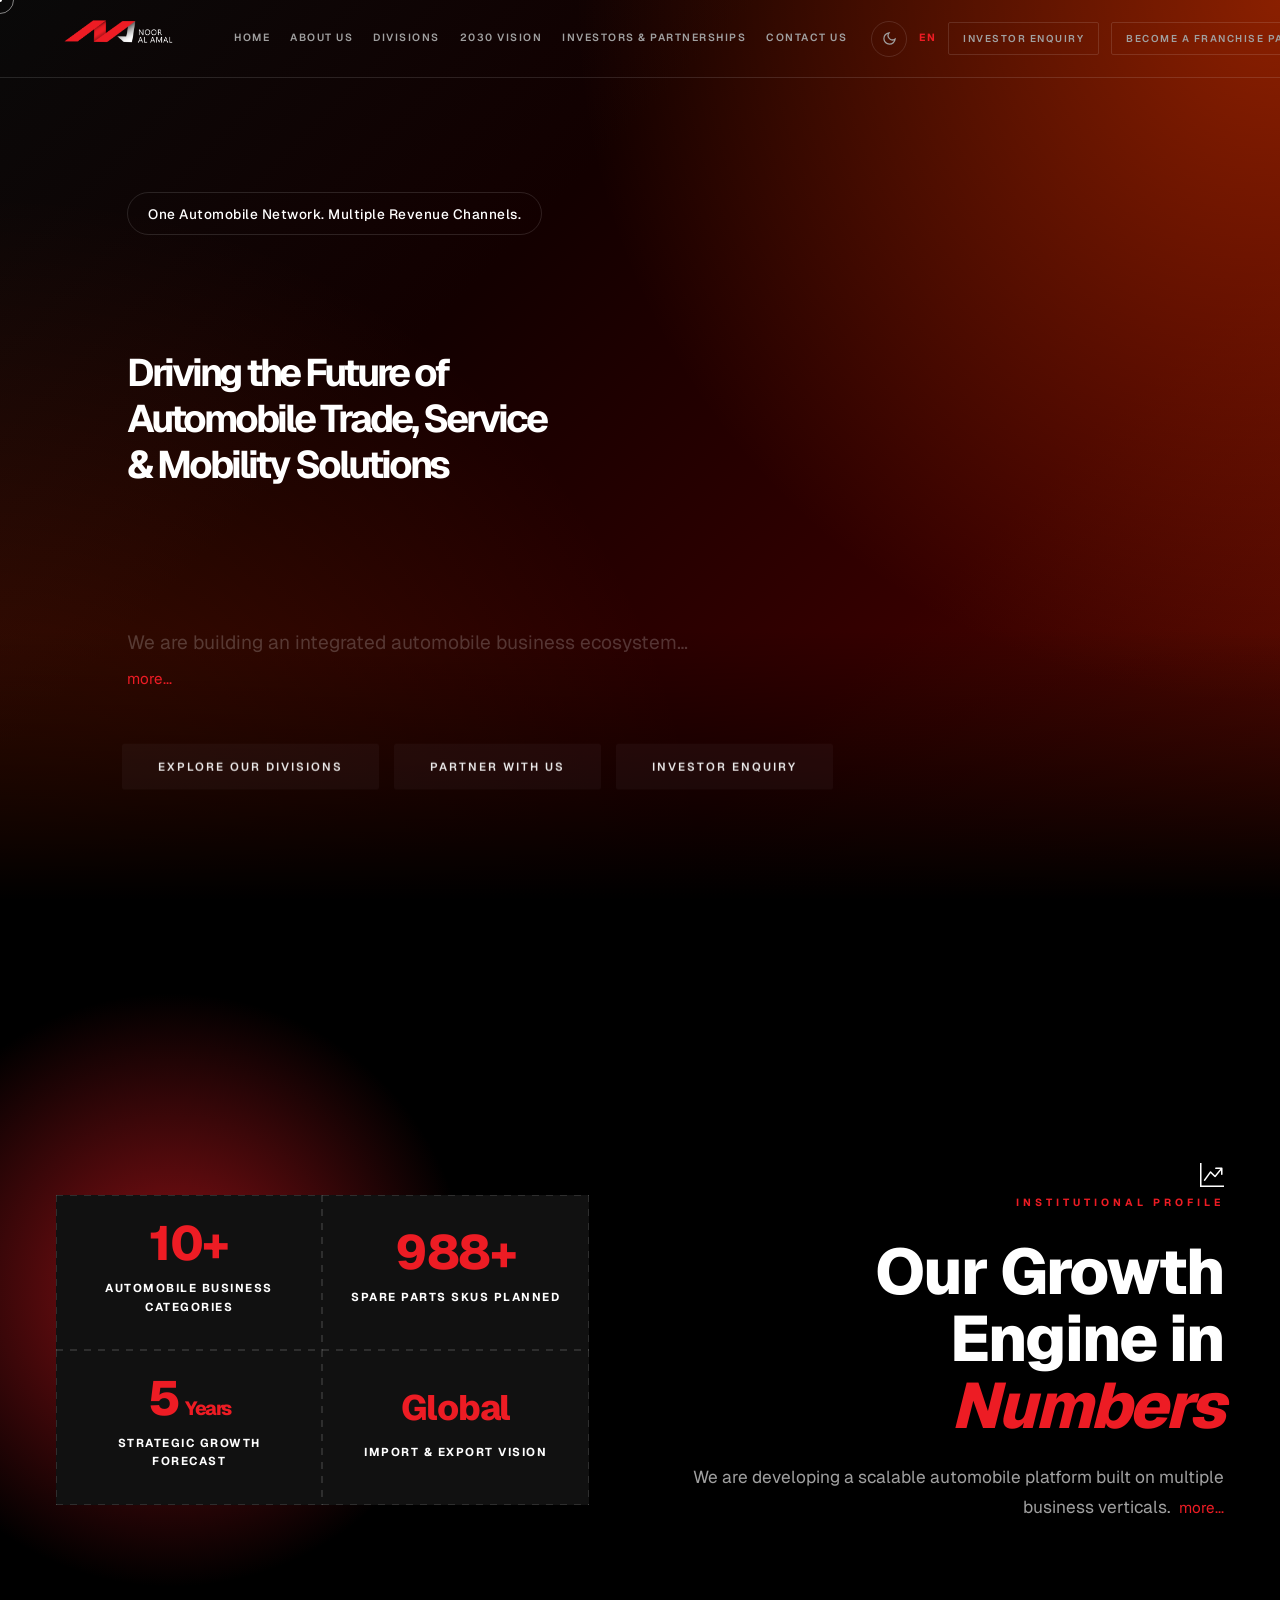
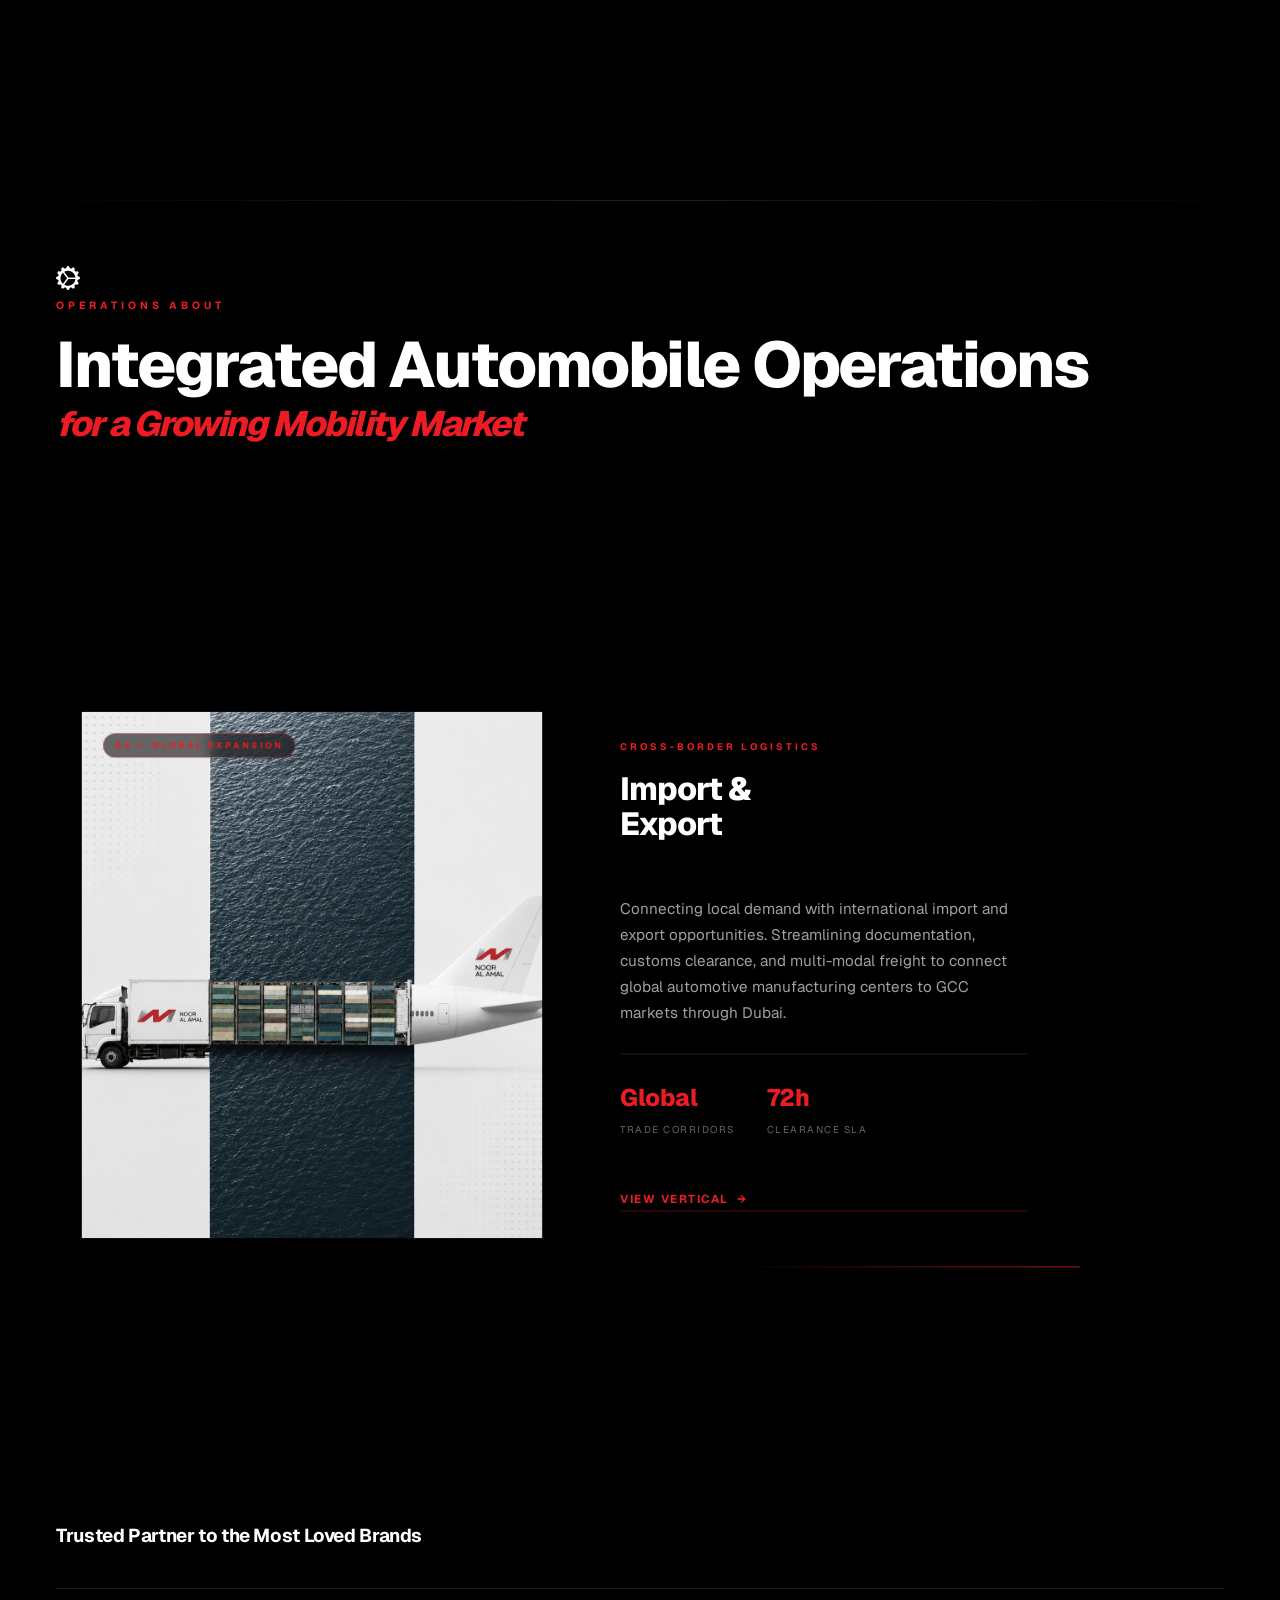
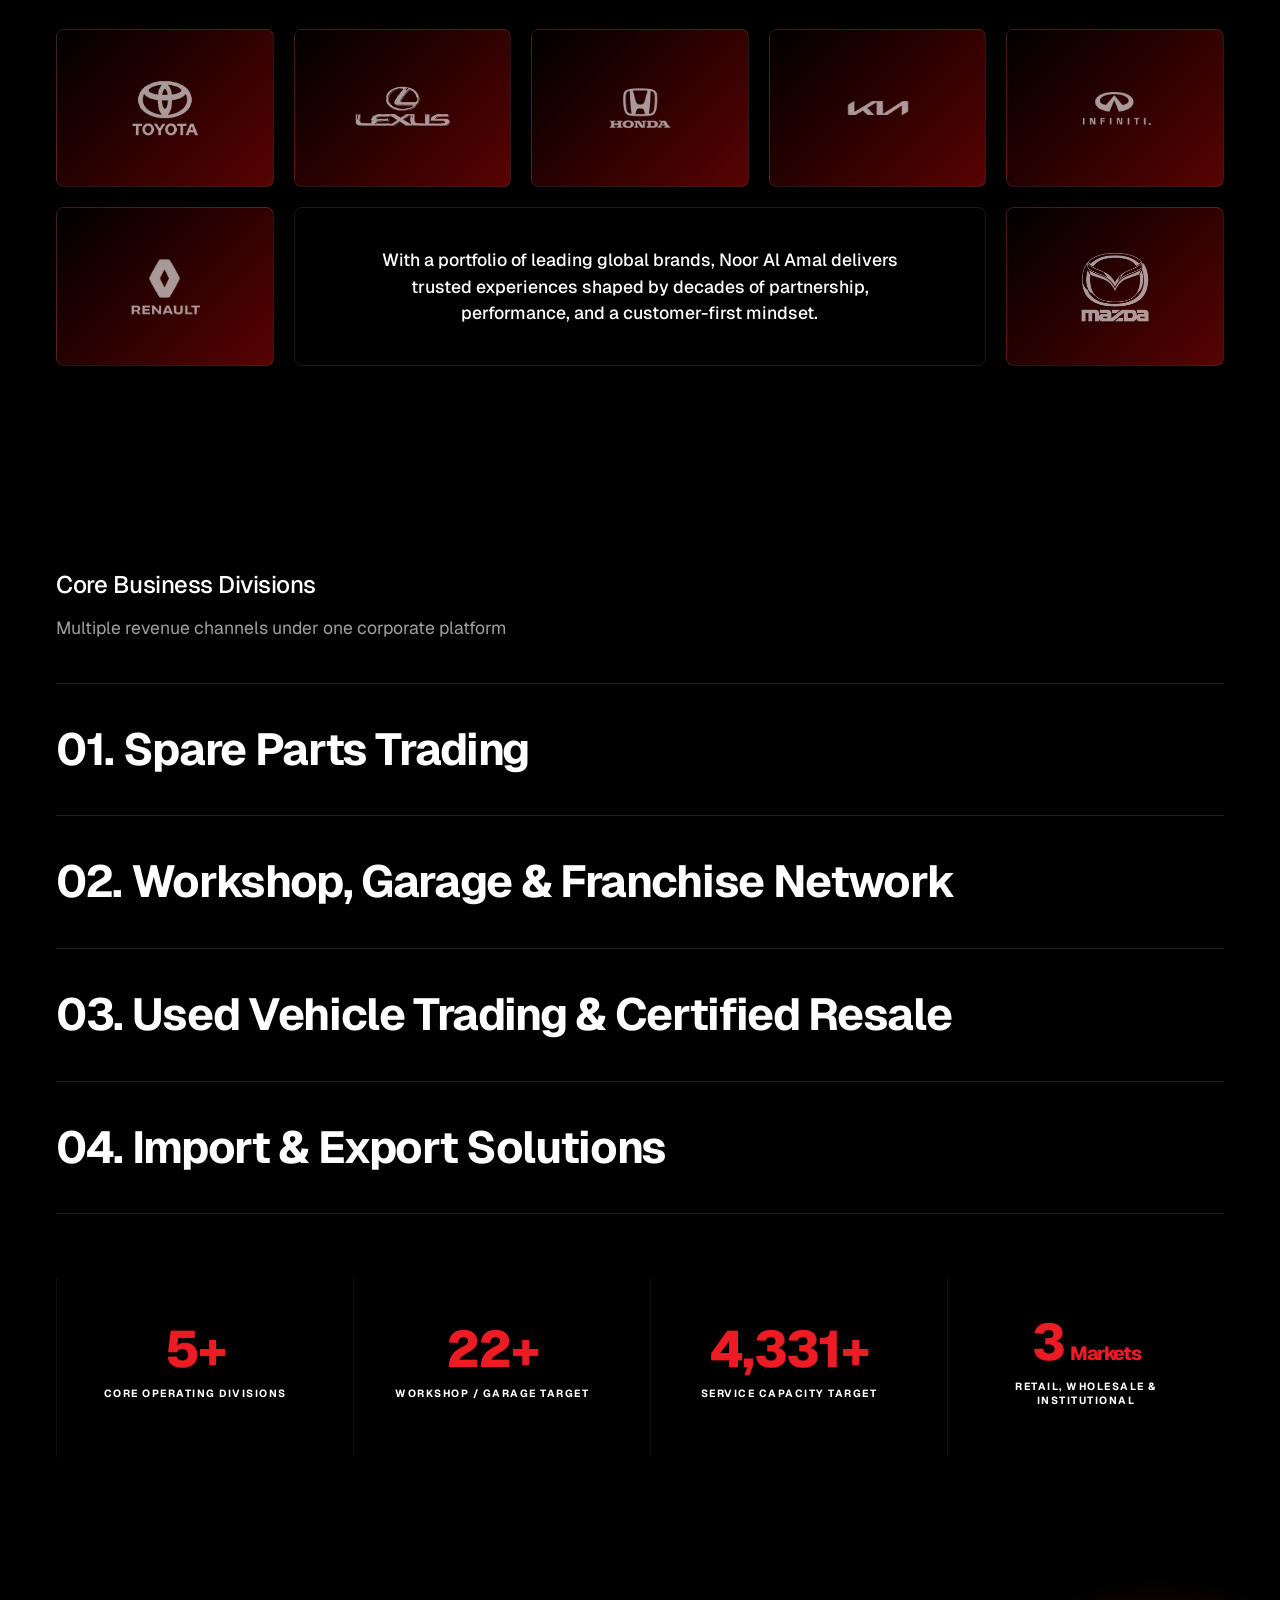
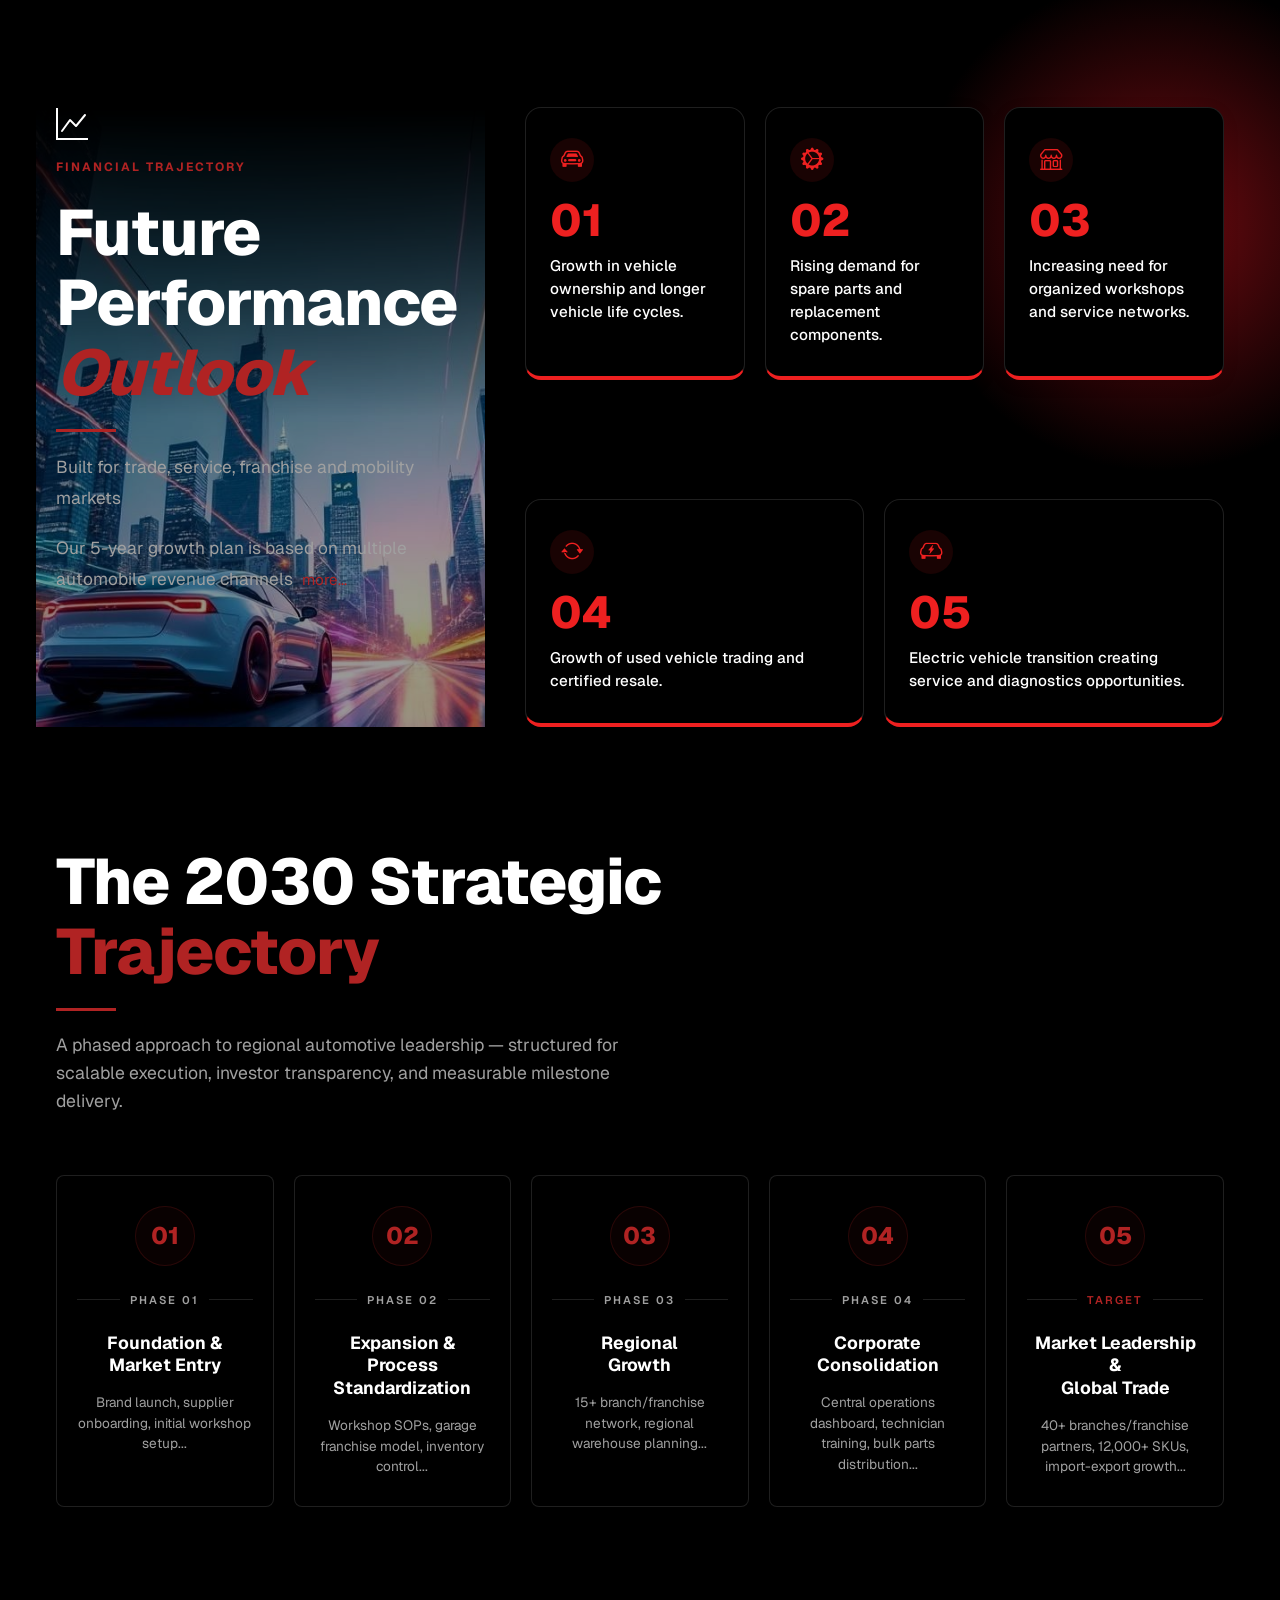
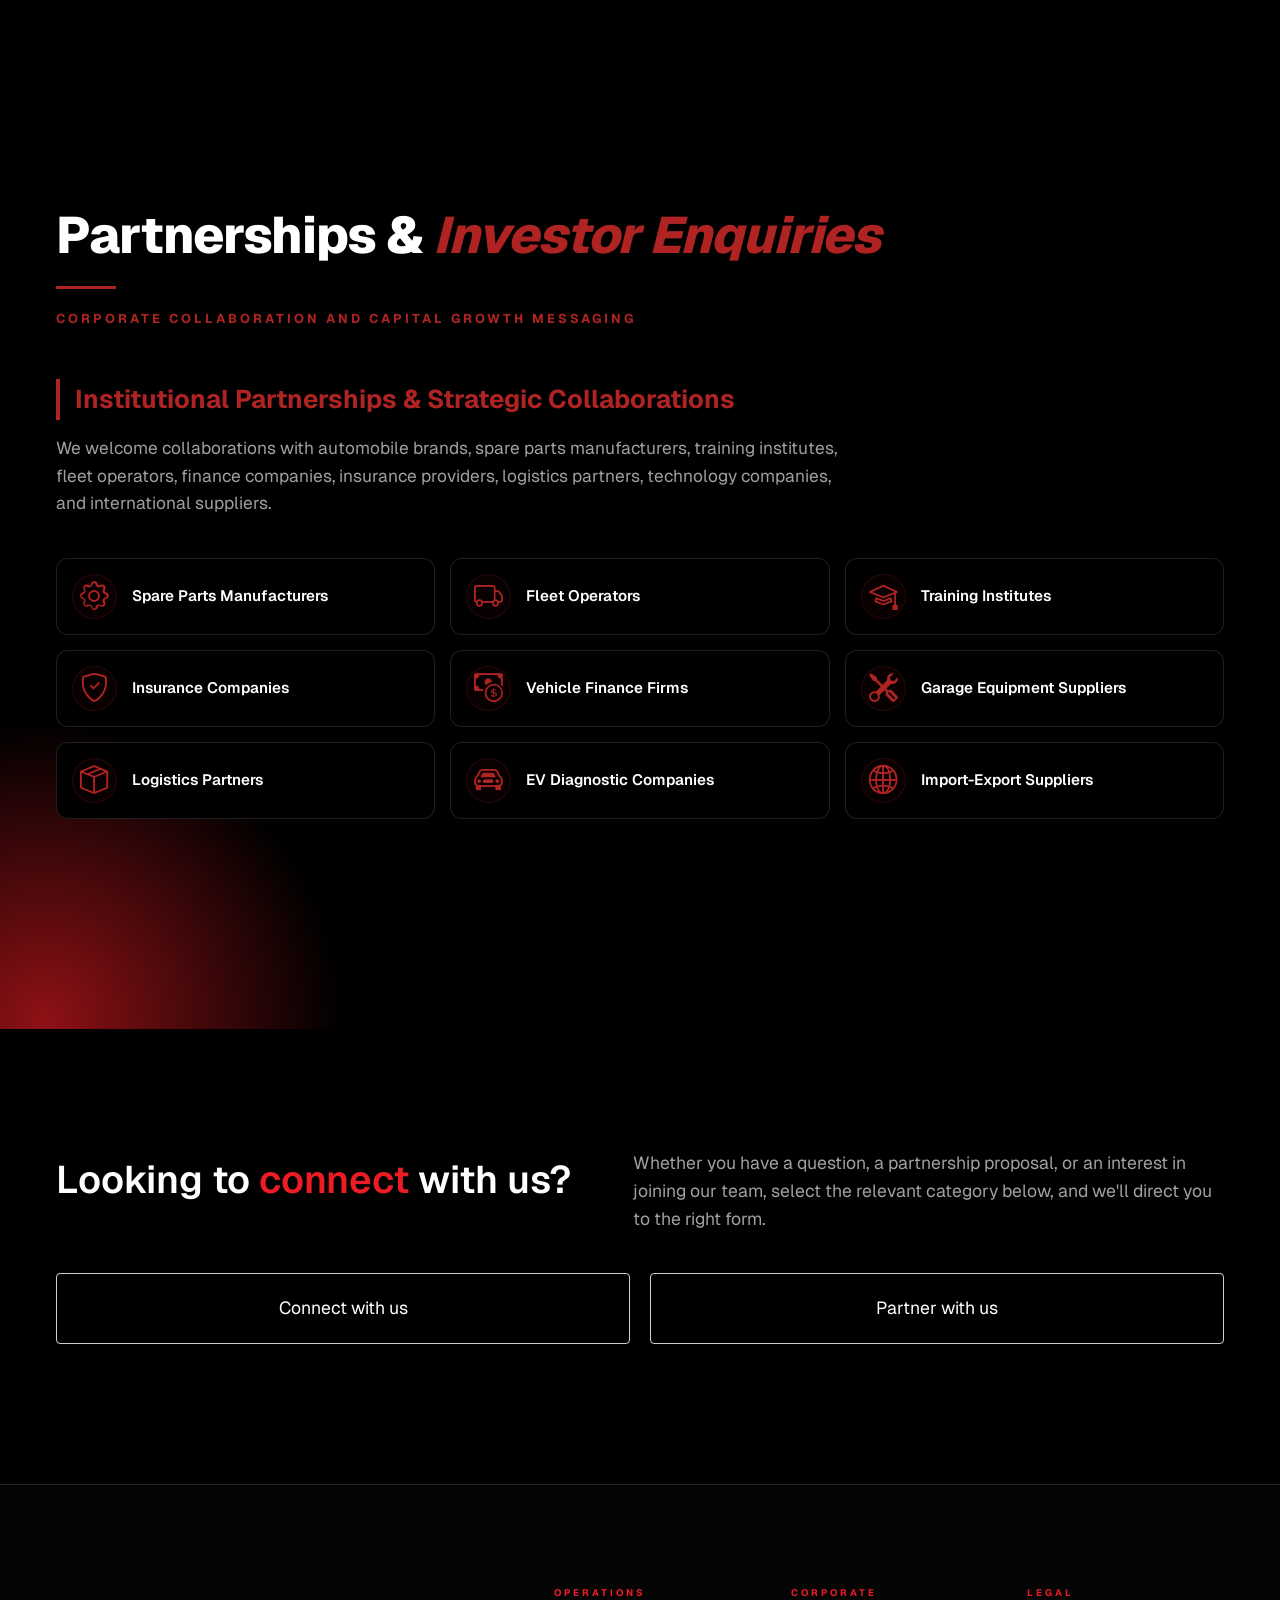
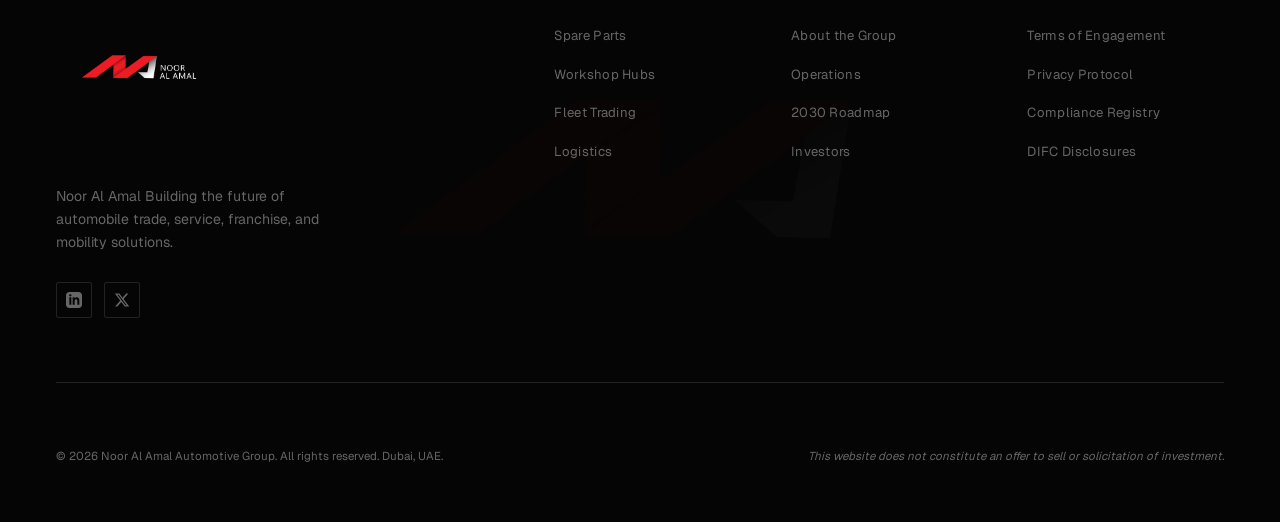
==== commit 6e05c67a: "not-fixed" ====
--- a/index.html
+++ b/index.html
@@ -132,12 +132,10 @@
         <div class="mob-menu" id="mob-menu" aria-hidden="true">
             <a href="#" class="mm-link">Home</a>
             <a href="about.html" class="mm-link">About Us</a>
-            <a href="#overview" class="mm-link">Overview</a>
-            <a href="#operations-about" class="mm-link">Operations</a>
             <a href="#Divisions" class="mm-link">Divisions</a>
-            <a href="#excellence" class="mm-link">Performance</a>
+            <a href="#excellence" class="mm-link">2030 Vision</a>
             <a href="#investors" class="mm-link">Investors & Partnerships</a>
-            <a href="#contact" class="mm-link">Contact</a>
+            <a href="#contact" class="mm-link">Contact Us</a>
             <div style="height: 1px; background: var(--border-2); margin: 10px 0;"></div>
             <a href="#investors" class="mm-link">Investor Enquiry</a>
             <a href="#contact" class="mm-link mm-cta">Become a Franchise Partner</a>
--- a/css/style.css
+++ b/css/style.css
@@ -599,6 +599,15 @@
     backdrop-filter: blur(24px) saturate(200%);
 }
 
+.nav.menu-open {
+    background: rgba(10, 10, 10, 0.97);
+    border-bottom: 1px solid var(--border);
+}
+
+[data-theme="light"] .nav.menu-open {
+    background: rgba(247, 247, 245, 0.97);
+}
+
 .nav-inner {
     width: 100%;
     margin: 0 auto;
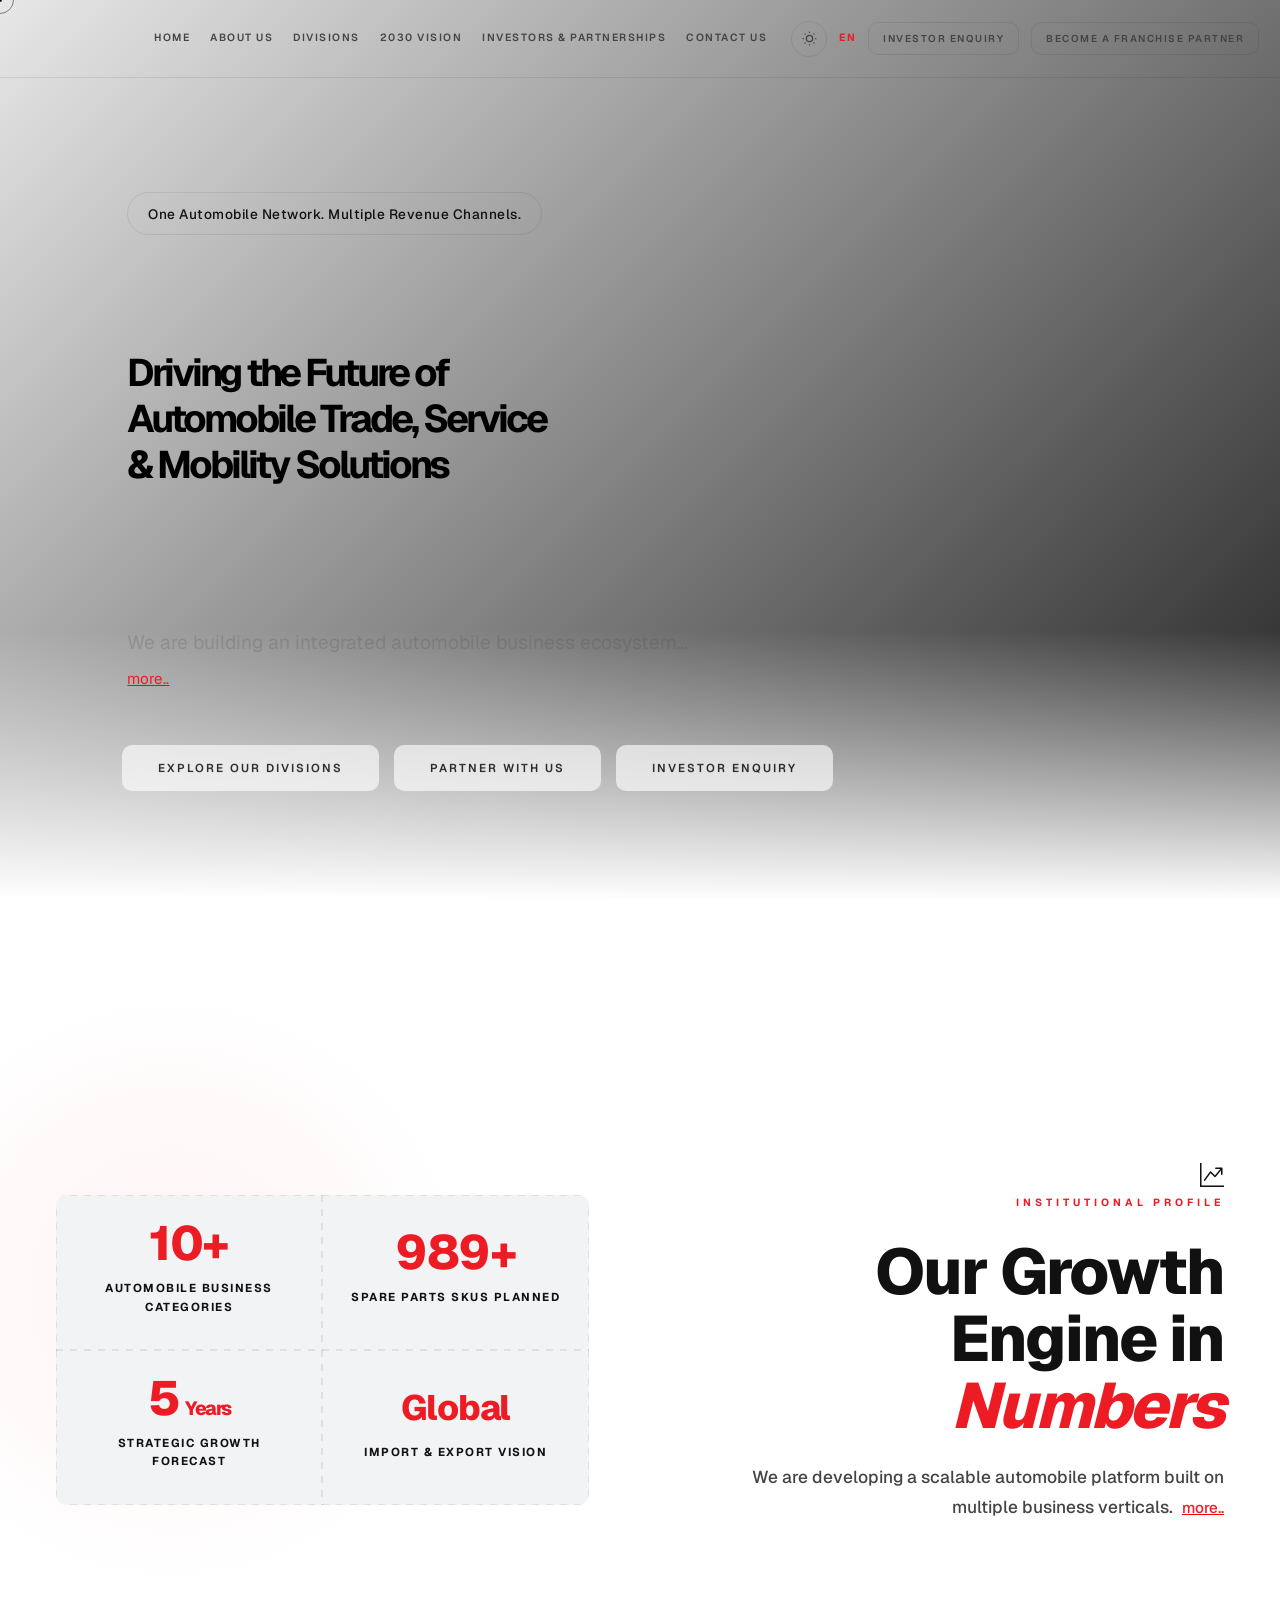
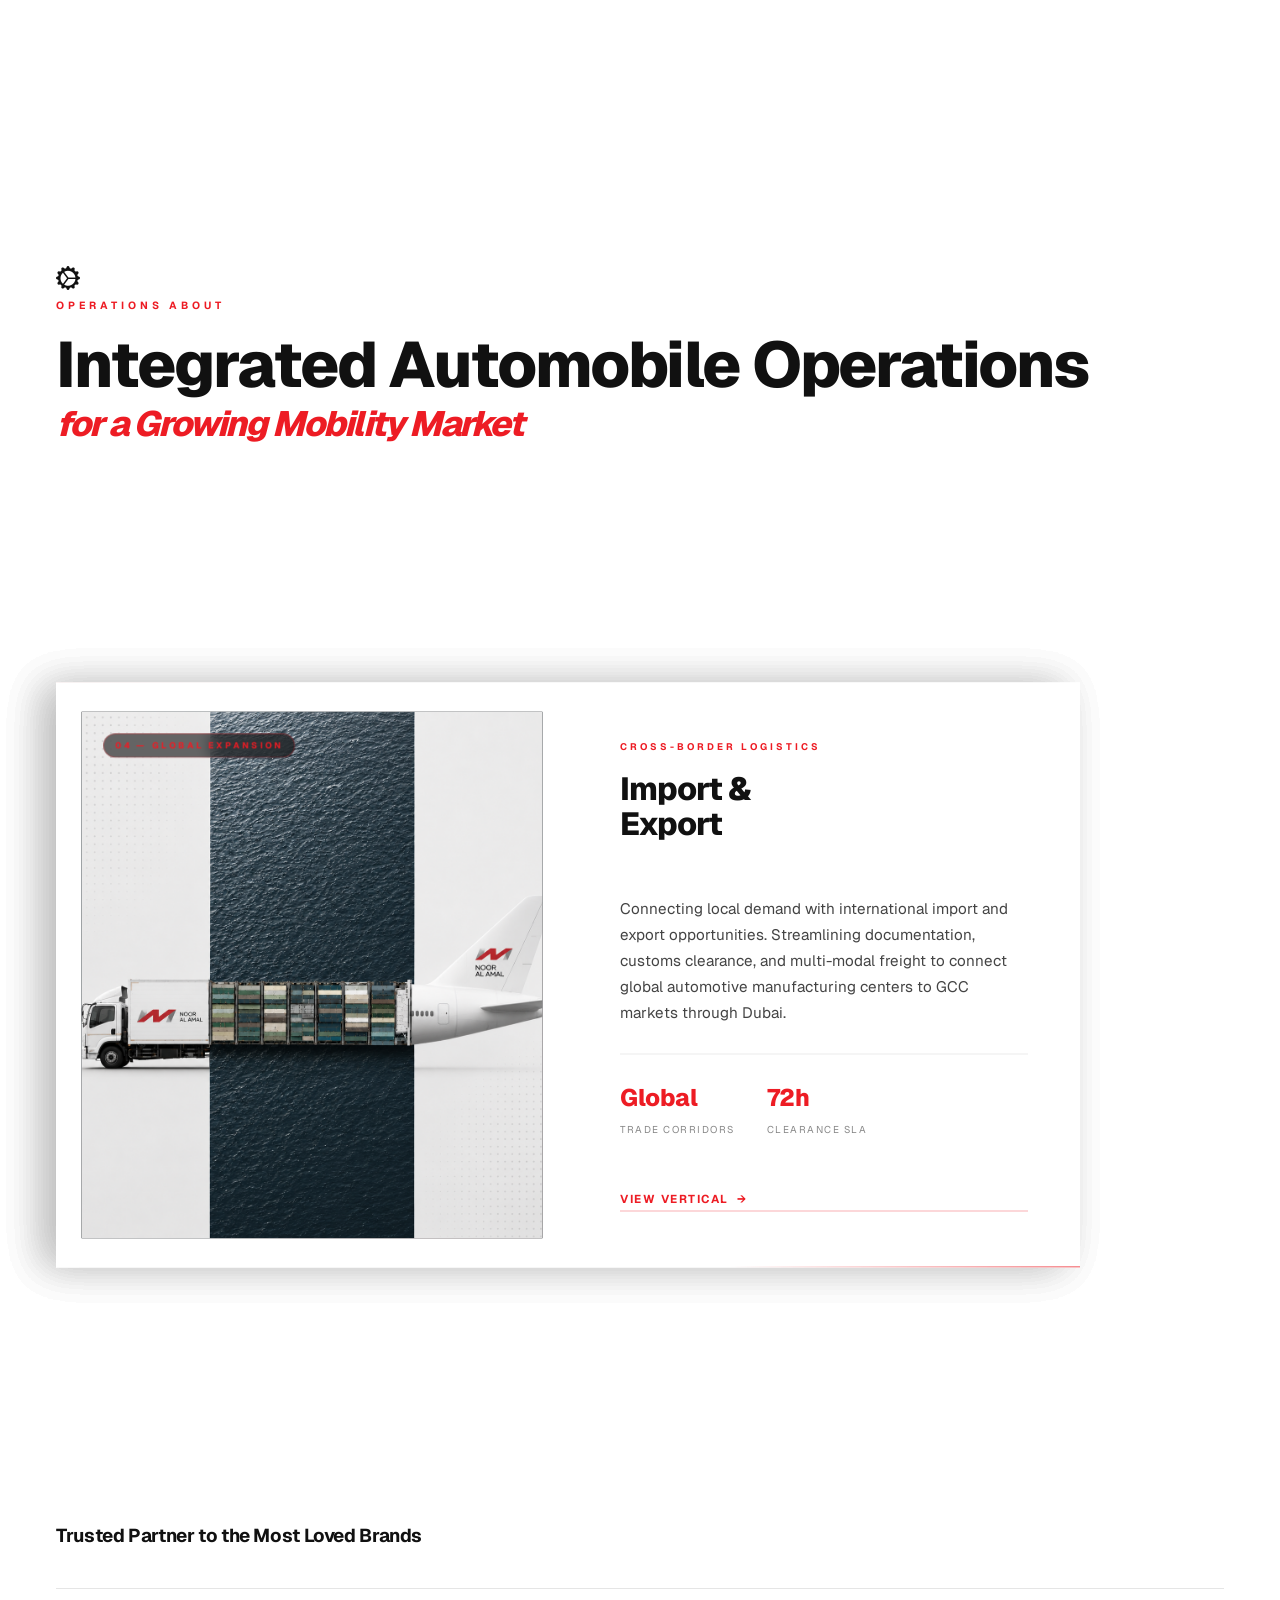
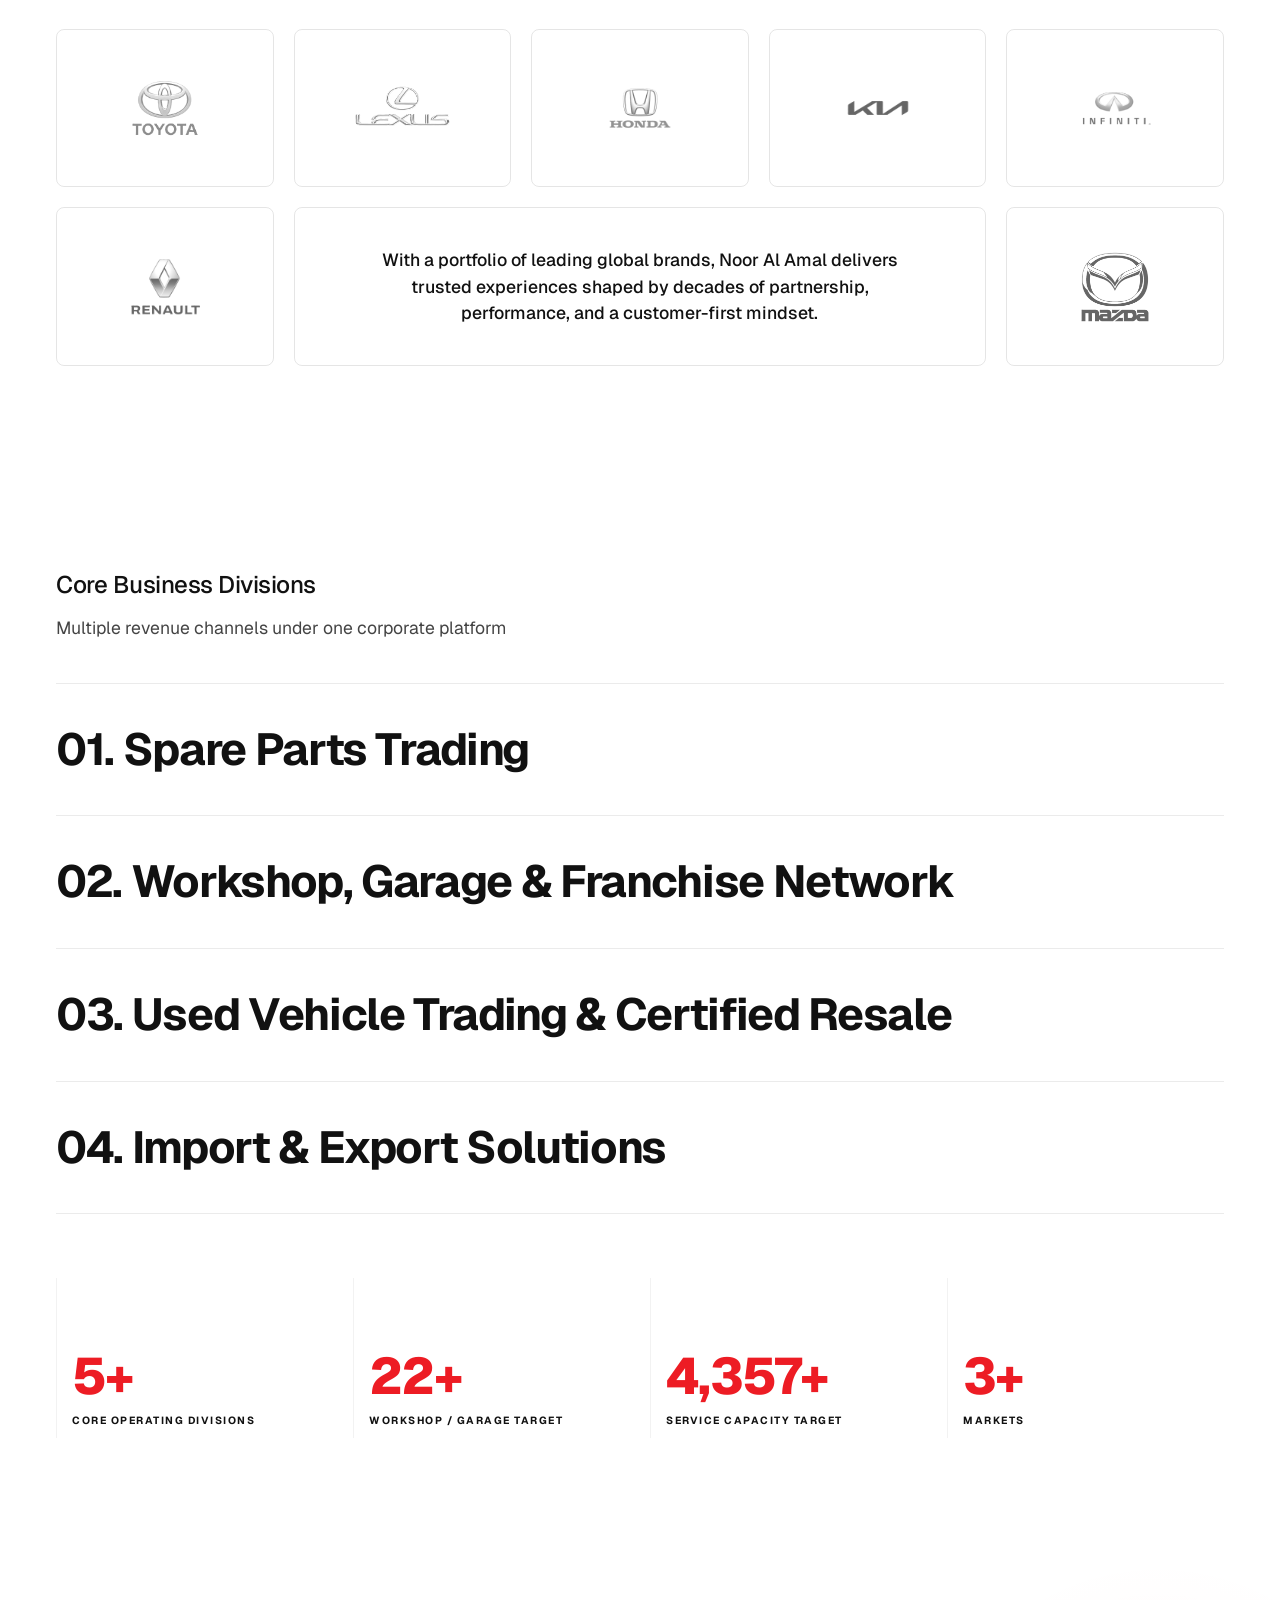
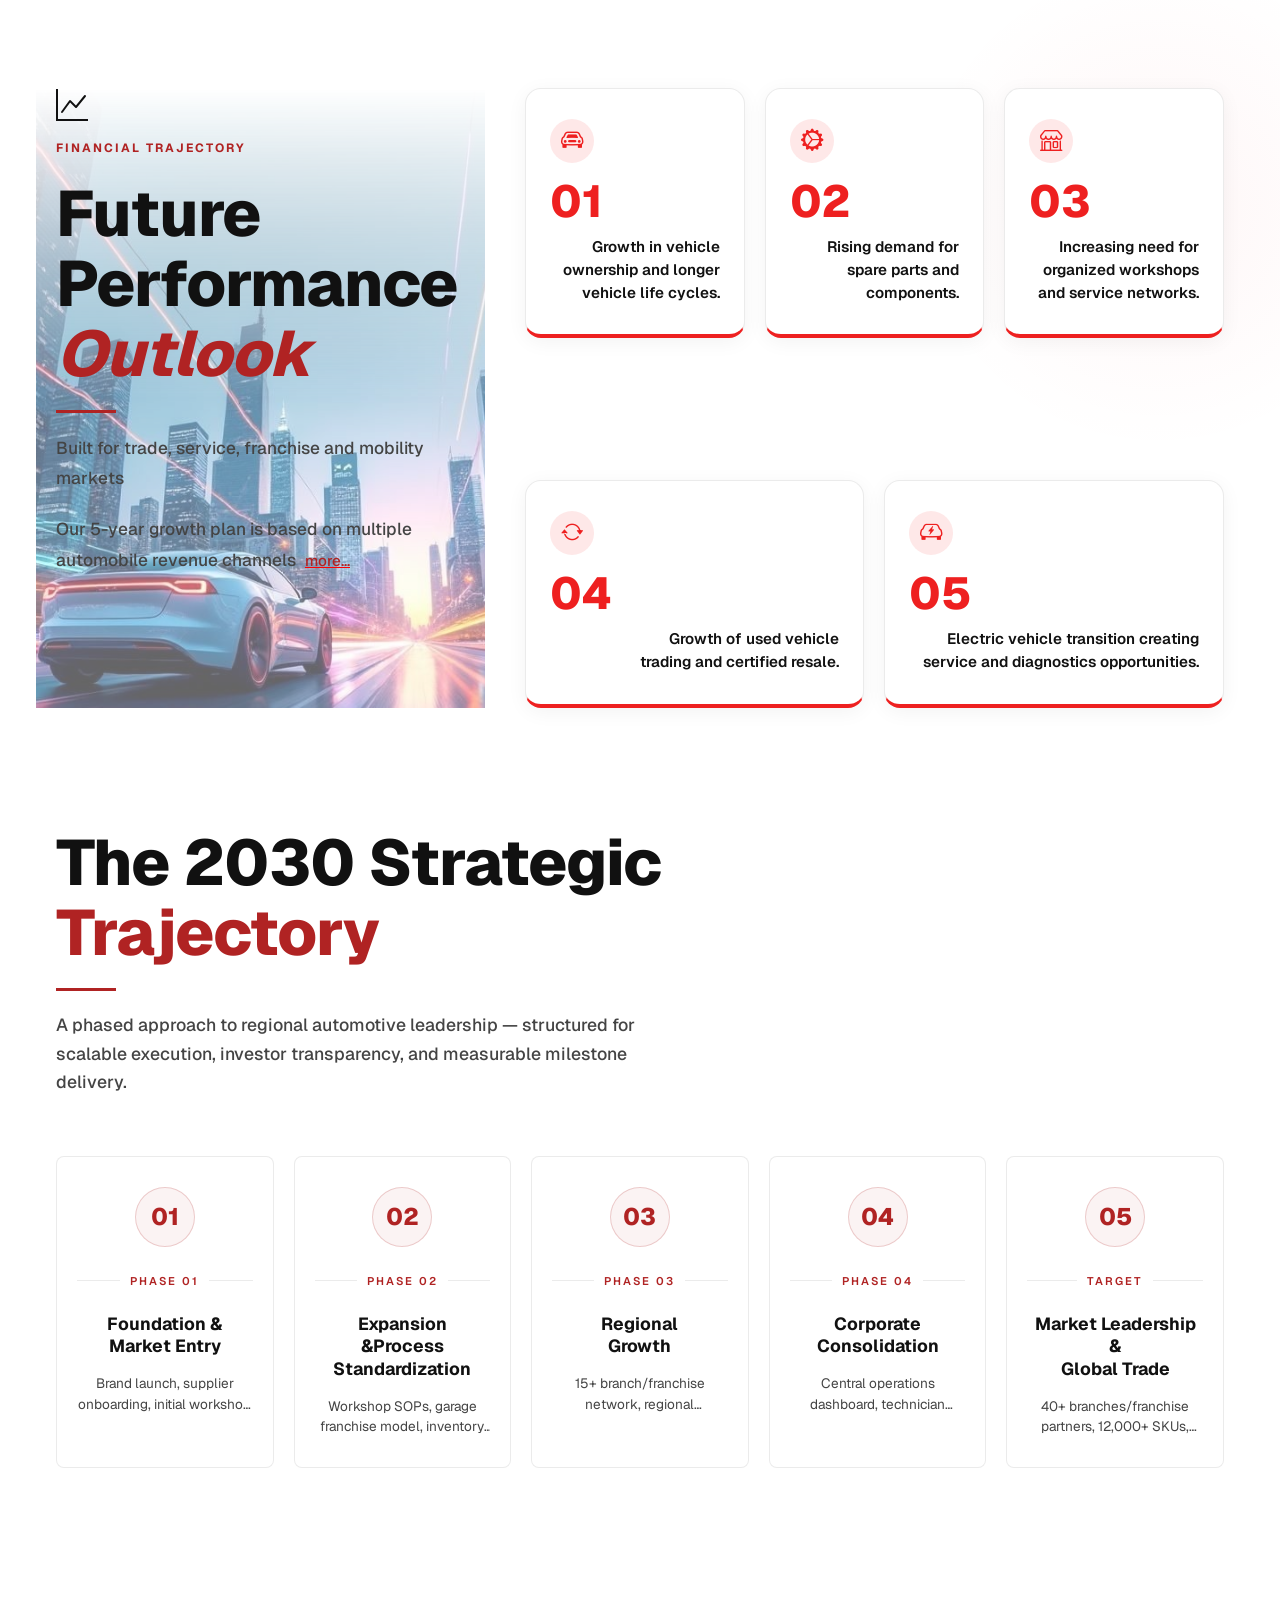
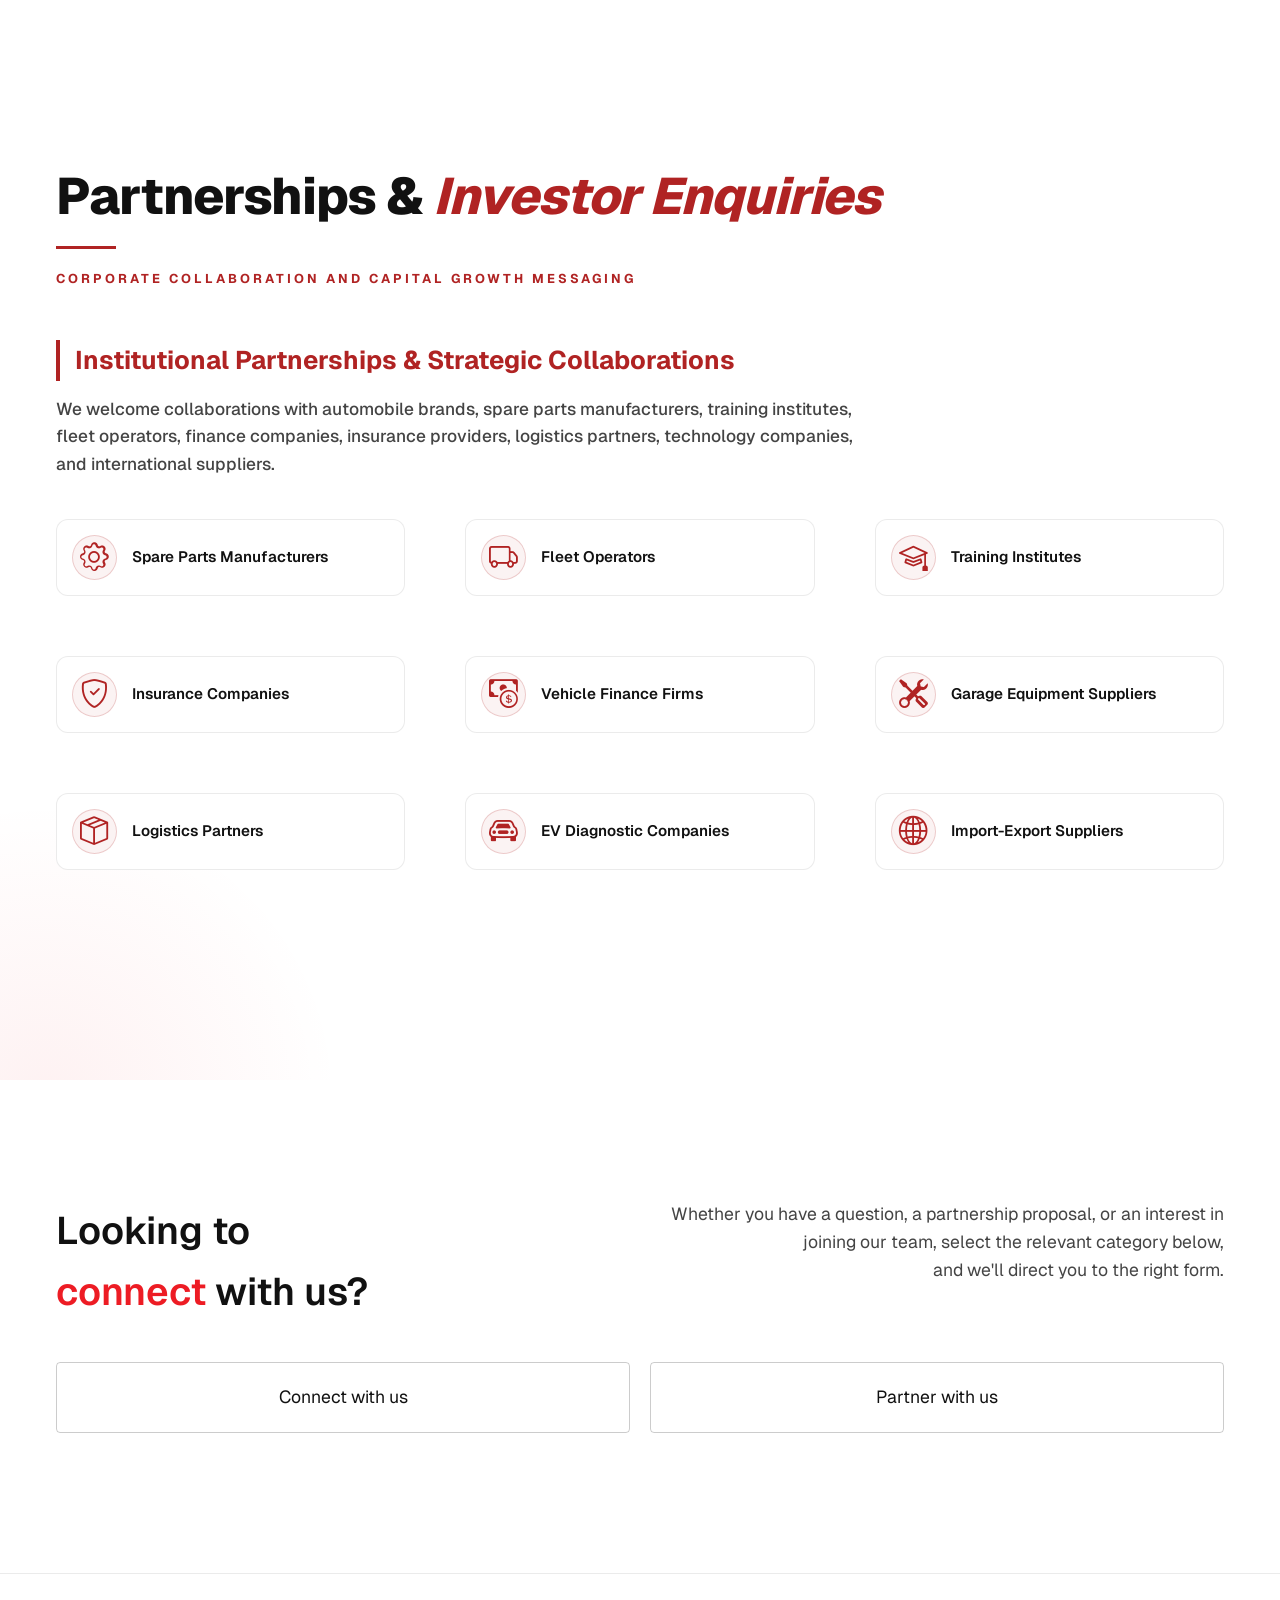
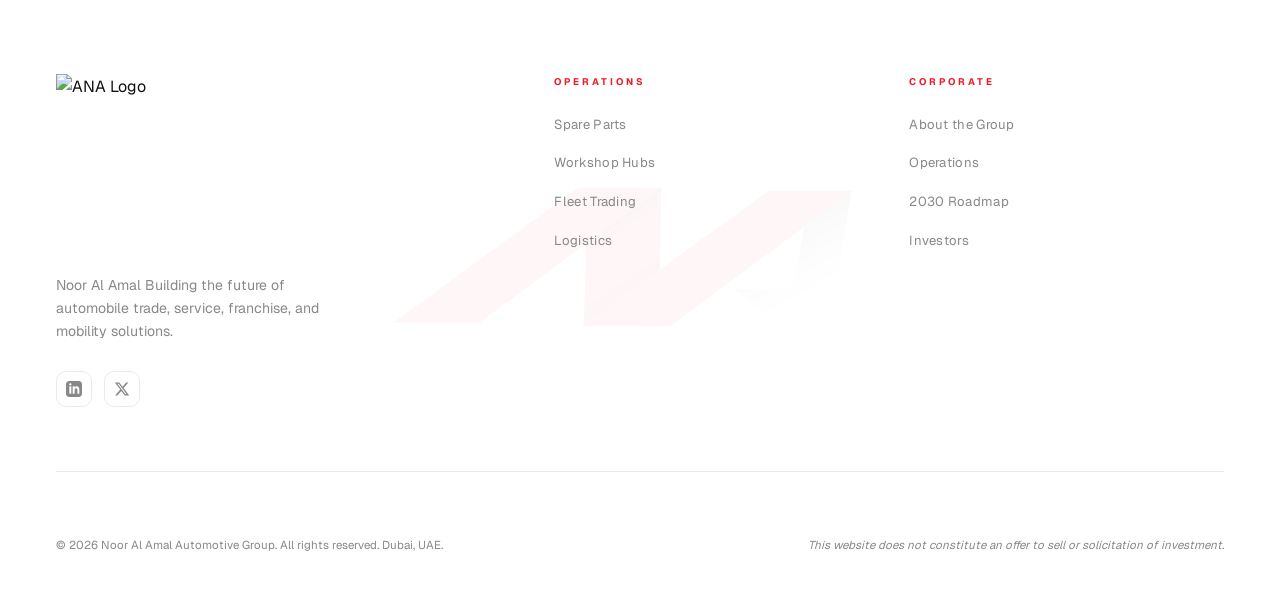
==== commit 349240db: "fixed" ====
--- a/index.html
+++ b/index.html
@@ -1,5 +1,5 @@
 <!DOCTYPE html>
-<html lang="en" data-theme="dark">
+<html lang="en" data-theme="light">
 
 <head>
     <meta charset="UTF-8">
@@ -41,7 +41,7 @@
     <!-- Prevent flash of wrong theme -->
     <script>
         (function () {
-            const t = localStorage.getItem('ana-theme') || 'dark';
+            const t = localStorage.getItem('ana-theme') || 'light';
             document.documentElement.setAttribute('data-theme', t);
         })();
     </script>
@@ -176,7 +176,7 @@
                     </p>
                     <a href="javascript:void(0);"
                         onclick="const desc = document.getElementById('hero-desc'); if(desc.style.webkitLineClamp === '1') { desc.style.webkitLineClamp = 'unset'; this.innerText = 'less...'; } else { desc.style.webkitLineClamp = '1'; this.innerText = 'more...'; }"
-                        style="color: var(--gold); font-size: 0.95rem; text-decoration: none;">more...</a>
+                        style="color: var(--gold); font-size: 0.95rem; text-decoration: underline red;">more..</a>
                 </div>
                 <div class="hero-actions">
                     <a href="#Divisions" class="btn-ghost" style="border: none;">Explore Our Divisions</a>
@@ -215,7 +215,7 @@
                                 billion by 2033.</span>
                             <a href="javascript:void(0);"
                                 onclick="const moreText = document.getElementById('ov-more-text'); const dots = document.getElementById('ov-more-dots'); if(moreText.style.display === 'none') { moreText.style.display = 'inline'; dots.style.display = 'none'; this.innerText = 'less...'; } else { moreText.style.display = 'none'; dots.style.display = 'inline'; this.innerText = 'more...'; }"
-                                style="color: var(--gold); font-size: 0.95rem; text-decoration: none; margin-left: 5px;">more...</a>
+                                style="color: var(--gold); font-size: 0.95rem; text-decoration: underline red; margin-left: 5px;">more..</a>
                         </p>
                     </div>
                     <div class="ov-right">
@@ -443,12 +443,13 @@
                         border-top: none;
                         border-bottom: none;
                         border-right: none;
-                        padding: clamp(20px, 3vw, 50px) 20px;
-                        text-align: center;
+                        padding: 40px 15px 0px 15px;
+                        min-height: 160px;
+                        text-align: left;
                         display: flex;
                         flex-direction: column;
-                        justify-content: center;
-                        align-items: center;
+                        justify-content: flex-end;
+                        align-items: flex-start;
                         height: 100%;
                     }
 
@@ -501,9 +502,8 @@
                         <div class="ovs-label">Service Capacity Target</div>
                     </div>
                     <div class="ovs reveal ovs-left-only" style="background: transparent;">
-                        <div class="ovs-n gold"><span class="cnt" data-t="3">0</span><span
-                                style="font-size: 1.2rem; margin-left: 6px;">Markets</span></div>
-                        <div class="ovs-label">Retail, Wholesale & Institutional</div>
+                        <div class="ovs-n gold"><span class="cnt" data-t="3">0</span><span>+</span></div>
+                        <div class="ovs-label">Markets </div>
                     </div>
                 </div>
             </div>
@@ -562,7 +562,7 @@
                                     global sourcing opportunities.</span>
                                 <a href="javascript:void(0);"
                                     onclick="const moreText = document.getElementById('exc-more-text'); const dots = document.getElementById('exc-more-dots'); if(moreText.style.display === 'none') { moreText.style.display = 'inline'; dots.style.display = 'none'; this.innerText = 'less...'; } else { moreText.style.display = 'none'; dots.style.display = 'inline'; this.innerText = 'more...'; }"
-                                    style="color: #b02323; font-size: 0.95rem; text-decoration: none; margin-left: 5px;">more...</a>
+                                    style="color: #b02323; font-size: 0.95rem; text-decoration: underline red; margin-left: 5px;">more...</a>
                             </p>
                         </div>
                     </div>
@@ -579,7 +579,7 @@
                             <div class="exc-card reveal">
                                 <div class="exc-icon-wrapper"><i class="bi bi-gear-wide-connected"></i></div>
                                 <div class="exc-card-num">02</div>
-                                <p class="exc-card-text">Rising demand for spare parts and replacement components.</p>
+                                <p class="exc-card-text">Rising demand for spare parts and components.</p>
                             </div>
                             <!-- Card 03 -->
                             <div class="exc-card reveal">
@@ -592,7 +592,7 @@
                             <div class="exc-card reveal">
                                 <div class="exc-icon-wrapper"><i class="bi bi-arrow-repeat"></i></div>
                                 <div class="exc-card-num">04</div>
-                                <p class="exc-card-text">Growth of used vehicle trading and certified resale.</p>
+                                <p class="exc-card-text">Growth of used vehicle <br> trading and certified resale.</p>
                             </div>
                             <!-- Card 05 -->
                             <div class="exc-card reveal">
@@ -629,83 +629,67 @@
                 <div
                     style="display: grid; grid-template-columns: repeat(auto-fit, minmax(200px, 1fr)); gap: 20px; align-items: stretch;">
                     <!-- Card 01 -->
-                    <div class="reveal traj-card-hover"
-                        style="background: var(--bg2); border: 1px solid var(--border); border-radius: 8px; padding: 30px 20px; text-align: center; display: flex; flex-direction: column;">
-                        <div
-                            style="margin: 0 auto 20px; width: 60px; height: 60px; border-radius: 50%; border: 1px solid rgba(176,35,35,0.2); background: rgba(176,35,35,0.05); display: flex; align-items: center; justify-content: center; font-size: 1.5rem; font-weight: 800; color: #b02323; font-family: var(--f-display);">
-                            01</div>
-                        <div style="position: relative; margin-bottom: 20px;">
-                            <div
-                                style="position: absolute; top: 50%; left: 0; right: 0; height: 1px; background: var(--border); z-index: 1;">
-                            </div>
-                            <span
-                                style="position: relative; z-index: 2; background: var(--bg2); padding: 0 10px; font-size: 0.7rem; letter-spacing: 2px; color: var(--text-2); font-weight: 600;">PHASE
-                                01</span>
-                        </div>
-                        <h4 style="font-size: 1.1rem; font-weight: 700; margin-bottom: 15px; line-height: 1.3;">
-                            Foundation &<br>Market Entry</h4>
-                        <p style="font-size: 0.85rem; color: var(--text-2); line-height: 1.5; margin: 0;">Brand launch,
-                            supplier onboarding, initial workshop setup...</p>
+                    <div class="reveal traj-card-target">
+                        <div class="target-top-block">
+                            <div class="target-circle">01</div>
+                        </div>
+                        <div style="padding: 0 20px 30px;">
+                            <div style="position: relative; margin-bottom: 20px;">
+                                <div class="target-separator"></div>
+                                <span class="target-label">PHASE 01</span>
+                            </div>
+                            <h4 class="target-title">Foundation &<br>Market Entry</h4>
+                            <p style="font-size: 0.85rem; color: var(--text-2); line-height: 1.5; margin: 0;">Brand launch,
+                                supplier onboarding, initial workshop setup...</p>
+                        </div>
                     </div>
 
                     <!-- Card 02 -->
-                    <div class="reveal traj-card-hover"
-                        style="background: var(--bg2); border: 1px solid var(--border); border-radius: 8px; padding: 30px 20px; text-align: center; display: flex; flex-direction: column;">
-                        <div
-                            style="margin: 0 auto 20px; width: 60px; height: 60px; border-radius: 50%; border: 1px solid rgba(176,35,35,0.2); background: rgba(176,35,35,0.05); display: flex; align-items: center; justify-content: center; font-size: 1.5rem; font-weight: 800; color: #b02323; font-family: var(--f-display);">
-                            02</div>
-                        <div style="position: relative; margin-bottom: 20px;">
-                            <div
-                                style="position: absolute; top: 50%; left: 0; right: 0; height: 1px; background: var(--border); z-index: 1;">
-                            </div>
-                            <span
-                                style="position: relative; z-index: 2; background: var(--bg2); padding: 0 10px; font-size: 0.7rem; letter-spacing: 2px; color: var(--text-2); font-weight: 600;">PHASE
-                                02</span>
-                        </div>
-                        <h4 style="font-size: 1.1rem; font-weight: 700; margin-bottom: 15px; line-height: 1.3;">
-                            Expansion &<br>Process Standardization</h4>
-                        <p style="font-size: 0.85rem; color: var(--text-2); line-height: 1.5; margin: 0;">Workshop SOPs,
-                            garage franchise model, inventory control...</p>
+                    <div class="reveal traj-card-target">
+                        <div class="target-top-block">
+                            <div class="target-circle">02</div>
+                        </div>
+                        <div style="padding: 0 20px 30px;">
+                            <div style="position: relative; margin-bottom: 20px;">
+                                <div class="target-separator"></div>
+                                <span class="target-label">PHASE 02</span>
+                            </div>
+                            <h4 class="target-title">Expansion &Process<br> Standardization</h4>
+                            <p style="font-size: 0.85rem; color: var(--text-2); line-height: 1.5; margin: 0;">Workshop SOPs,
+                                garage franchise model, inventory control...</p>
+                        </div>
                     </div>
 
                     <!-- Card 03 -->
-                    <div class="reveal traj-card-hover"
-                        style="background: var(--bg2); border: 1px solid var(--border); border-radius: 8px; padding: 30px 20px; text-align: center; display: flex; flex-direction: column;">
-                        <div
-                            style="margin: 0 auto 20px; width: 60px; height: 60px; border-radius: 50%; border: 1px solid rgba(176,35,35,0.2); background: rgba(176,35,35,0.05); display: flex; align-items: center; justify-content: center; font-size: 1.5rem; font-weight: 800; color: #b02323; font-family: var(--f-display);">
-                            03</div>
-                        <div style="position: relative; margin-bottom: 20px;">
-                            <div
-                                style="position: absolute; top: 50%; left: 0; right: 0; height: 1px; background: var(--border); z-index: 1;">
-                            </div>
-                            <span
-                                style="position: relative; z-index: 2; background: var(--bg2); padding: 0 10px; font-size: 0.7rem; letter-spacing: 2px; color: var(--text-2); font-weight: 600;">PHASE
-                                03</span>
-                        </div>
-                        <h4 style="font-size: 1.1rem; font-weight: 700; margin-bottom: 15px; line-height: 1.3;">
-                            Regional<br>Growth</h4>
-                        <p style="font-size: 0.85rem; color: var(--text-2); line-height: 1.5; margin: 0;">15+
-                            branch/franchise network, regional warehouse planning...</p>
+                    <div class="reveal traj-card-target">
+                        <div class="target-top-block">
+                            <div class="target-circle">03</div>
+                        </div>
+                        <div style="padding: 0 20px 30px;">
+                            <div style="position: relative; margin-bottom: 20px;">
+                                <div class="target-separator"></div>
+                                <span class="target-label">PHASE 03</span>
+                            </div>
+                            <h4 class="target-title">Regional<br>Growth</h4>
+                            <p style="font-size: 0.85rem; color: var(--text-2); line-height: 1.5; margin: 0;">15+
+                                branch/franchise network, regional warehouse planning...</p>
+                        </div>
                     </div>
 
                     <!-- Card 04 -->
-                    <div class="reveal traj-card-hover"
-                        style="background: var(--bg2); border: 1px solid var(--border); border-radius: 8px; padding: 30px 20px; text-align: center; display: flex; flex-direction: column;">
-                        <div
-                            style="margin: 0 auto 20px; width: 60px; height: 60px; border-radius: 50%; border: 1px solid rgba(176,35,35,0.2); background: rgba(176,35,35,0.05); display: flex; align-items: center; justify-content: center; font-size: 1.5rem; font-weight: 800; color: #b02323; font-family: var(--f-display);">
-                            04</div>
-                        <div style="position: relative; margin-bottom: 20px;">
-                            <div
-                                style="position: absolute; top: 50%; left: 0; right: 0; height: 1px; background: var(--border); z-index: 1;">
-                            </div>
-                            <span
-                                style="position: relative; z-index: 2; background: var(--bg2); padding: 0 10px; font-size: 0.7rem; letter-spacing: 2px; color: var(--text-2); font-weight: 600;">PHASE
-                                04</span>
-                        </div>
-                        <h4 style="font-size: 1.1rem; font-weight: 700; margin-bottom: 15px; line-height: 1.3;">
-                            Corporate<br>Consolidation</h4>
-                        <p style="font-size: 0.85rem; color: var(--text-2); line-height: 1.5; margin: 0;">Central
-                            operations dashboard, technician training, bulk parts distribution...</p>
+                    <div class="reveal traj-card-target">
+                        <div class="target-top-block">
+                            <div class="target-circle">04</div>
+                        </div>
+                        <div style="padding: 0 20px 30px;">
+                            <div style="position: relative; margin-bottom: 20px;">
+                                <div class="target-separator"></div>
+                                <span class="target-label">PHASE 04</span>
+                            </div>
+                            <h4 class="target-title">Corporate<br>Consolidation</h4>
+                            <p style="font-size: 0.85rem; color: var(--text-2); line-height: 1.5; margin: 0;">Central
+                                operations dashboard, technician training, bulk parts distribution...</p>
+                        </div>
                     </div>
 
                     <!-- Card 05 -->
@@ -826,9 +810,9 @@
             <div class="container">
                 <div class="reveal contact-cta-layout">
                     <div class="contact-cta-header">
-                        <h2>Looking to <span style="color: #ed1c24;">connect</span> with us?</h2>
+                        <h2>Looking to <br> <span style="color: #ed1c24;">connect</span> with us?</h2>
                         <p>Whether you have a question, a partnership proposal, or an interest in joining our team,
-                            select the relevant category below, and we'll direct you to the right form.</p>
+                            select the relevant category below,<br> and we'll direct you to the right form.</p>
                     </div>
                     <div class="contact-cta-buttons">
                         <a href="contact.html" class="btn-contact-action">Connect with us</a>
@@ -874,30 +858,22 @@
                     <div class="fc">
                         <h5>OPERATIONS</h5>
                         <ul>
-                            <li><a href="#verticals">Spare Parts</a></li>
-                            <li><a href="#verticals">Workshop Hubs</a></li>
-                            <li><a href="#verticals">Fleet Trading</a></li>
-                            <li><a href="#verticals">Logistics</a></li>
+                            <li><a href="divisions.html#spare-parts">Spare Parts</a></li>
+                            <li><a href="divisions.html#workshop">Workshop Hubs</a></li>
+                            <li><a href="divisions.html#trading">Fleet Trading</a></li>
+                            <li><a href="divisions.html#logistics">Logistics</a></li>
                         </ul>
                     </div>
                     <div class="fc">
                         <h5>CORPORATE</h5>
                         <ul>
-                            <li><a href="#overview">About the Group</a></li>
-                            <li><a href="#excellence">Operations</a></li>
-                            <li><a href="#trajectory">2030 Roadmap</a></li>
-                            <li><a href="#investors">Investors</a></li>
+                            <li><a href="index.html#overview">About the Group</a></li>
+                            <li><a href="index.html#excellence">Operations</a></li>
+                            <li><a href="index.html#trajectory">2030 Roadmap</a></li>
+                            <li><a href="index.html#investors">Investors</a></li>
                         </ul>
                     </div>
-                    <div class="fc">
-                        <h5>LEGAL</h5>
-                        <ul>
-                            <li><a href="#">Terms of Engagement</a></li>
-                            <li><a href="#">Privacy Protocol</a></li>
-                            <li><a href="#">Compliance Registry</a></li>
-                            <li><a href="#">DIFC Disclosures</a></li>
-                        </ul>
-                    </div>
+
                 </div>
             </div>
             <div class="footer-bottom">
--- a/css/style.css
+++ b/css/style.css
@@ -48,7 +48,7 @@
 
     /* Layout */
     --nav-h: 78px;
-    --r: 2px;
+    --r: 10px;
 
     /* Easing */
     --ease: cubic-bezier(0.16, 1, 0.3, 1);
@@ -58,7 +58,7 @@
 /* ─── LIGHT THEME ───────────────────────────────────────── */
 [data-theme="light"] {
     --bg: #FFFFFF;
-    --bg2: #F9F9FA;
+    --bg2: #FFFFFF;
     --card: #F2F3F5;
     --glass: rgba(255, 255, 255, 0.75);
     --glass-b: rgba(255, 255, 255, 0.9);
@@ -77,6 +77,17 @@
     --chart-grad-2: #111111;
     --cur-border: rgba(17, 17, 17, 0.5);
     --cur-bg: rgba(17, 17, 17, 0.1);
+}
+
+[data-theme="light"] section,
+[data-theme="light"] .section {
+    border-top: none !important;
+    border-bottom: none !important;
+    background-color: #FFFFFF !important;
+}
+
+[data-theme="light"] .ops-sec::before {
+    display: none !important;
 }
 
 /* ─── THEME TRANSITION ──────────────────────────────────── */
@@ -241,6 +252,7 @@
 
 .sec-body {
     font-size: 1.08rem;
+    font-weight: 500;
     color: var(--text-2);
     line-height: 1.78;
     max-width: 560px;
@@ -1541,6 +1553,8 @@
     gap: 0;
     background: transparent;
     border: none;
+    border-radius: var(--r);
+    overflow: hidden;
 }
 
 @media (min-width: 1201px) {
@@ -1658,6 +1672,10 @@
 .div-item:hover h3 {
     color: var(--gold);
     transform: translateX(20px);
+}
+
+.div-list:hover .div-item:not(:hover) {
+    opacity: 0.3;
 }
 
 /* ═══════════════════════════════════════════════════════════
@@ -1978,7 +1996,8 @@
 
 .exc-card-text {
     font-size: 0.95rem;
-    font-weight: 500;
+    font-weight: 600;
+    text-align: right;
     color: var(--text);
     line-height: 1.5;
 }
@@ -2154,6 +2173,13 @@
     line-height: 1.3;
     color: var(--text);
     transition: all 0.3s ease;
+}
+
+.traj-card-target p {
+    display: -webkit-box;
+    -webkit-line-clamp: 2;
+    -webkit-box-orient: vertical;
+    overflow: hidden;
 }
 
 /* Target Card Hover States */
@@ -2801,8 +2827,9 @@
 }
 
 .btn-contact-action:hover {
+    background-color: var(--gold);
     border-color: var(--gold);
-    color: var(--gold);
+    color: #ffffff;
 }
 
 [data-theme="light"] .btn-contact-action {
@@ -2811,8 +2838,9 @@
 }
 
 [data-theme="light"] .btn-contact-action:hover {
+    background-color: var(--gold);
     border-color: var(--gold);
-    color: var(--gold);
+    color: #ffffff;
 }
 
 .contact-cta-layout {
@@ -2841,7 +2869,7 @@
     font-size: 1.1rem;
     color: var(--text-2);
     line-height: 1.6;
-    text-align: left;
+    text-align: right;
     margin: 0;
 }
 
@@ -2855,7 +2883,7 @@
 .partners-grid {
     display: grid;
     grid-template-columns: repeat(3, 1fr);
-    gap: 15px;
+    gap: 60px;
     margin-bottom: 60px;
 }
 
@@ -3256,7 +3284,7 @@
 
 .footer-links {
     display: grid;
-    grid-template-columns: repeat(3, 1fr);
+    grid-template-columns: repeat(2, 1fr);
     gap: 40px;
 }
 
@@ -3791,7 +3819,7 @@
     .exc-card-num {
         grid-area: num;
         margin-bottom: 0;
-        text-align: right;
+        text-align: left;
     }
 
     .exc-card-text {
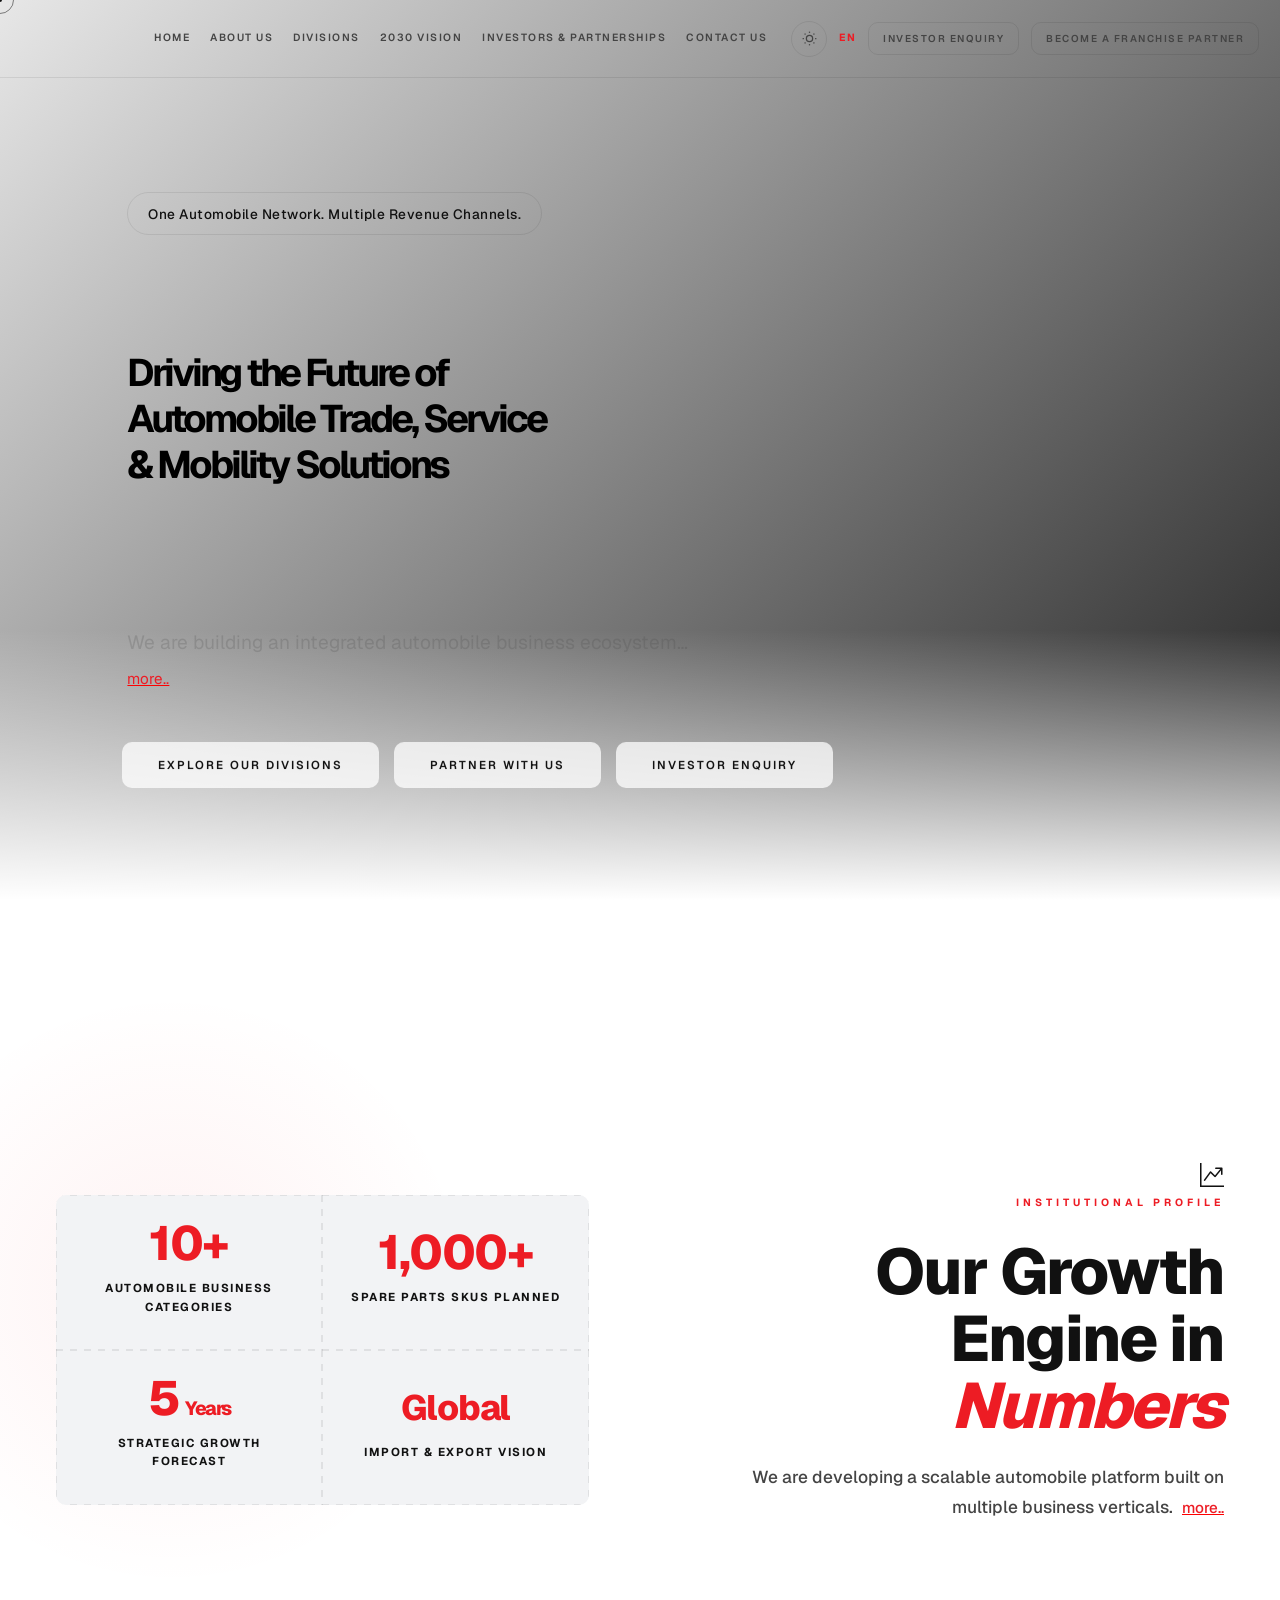
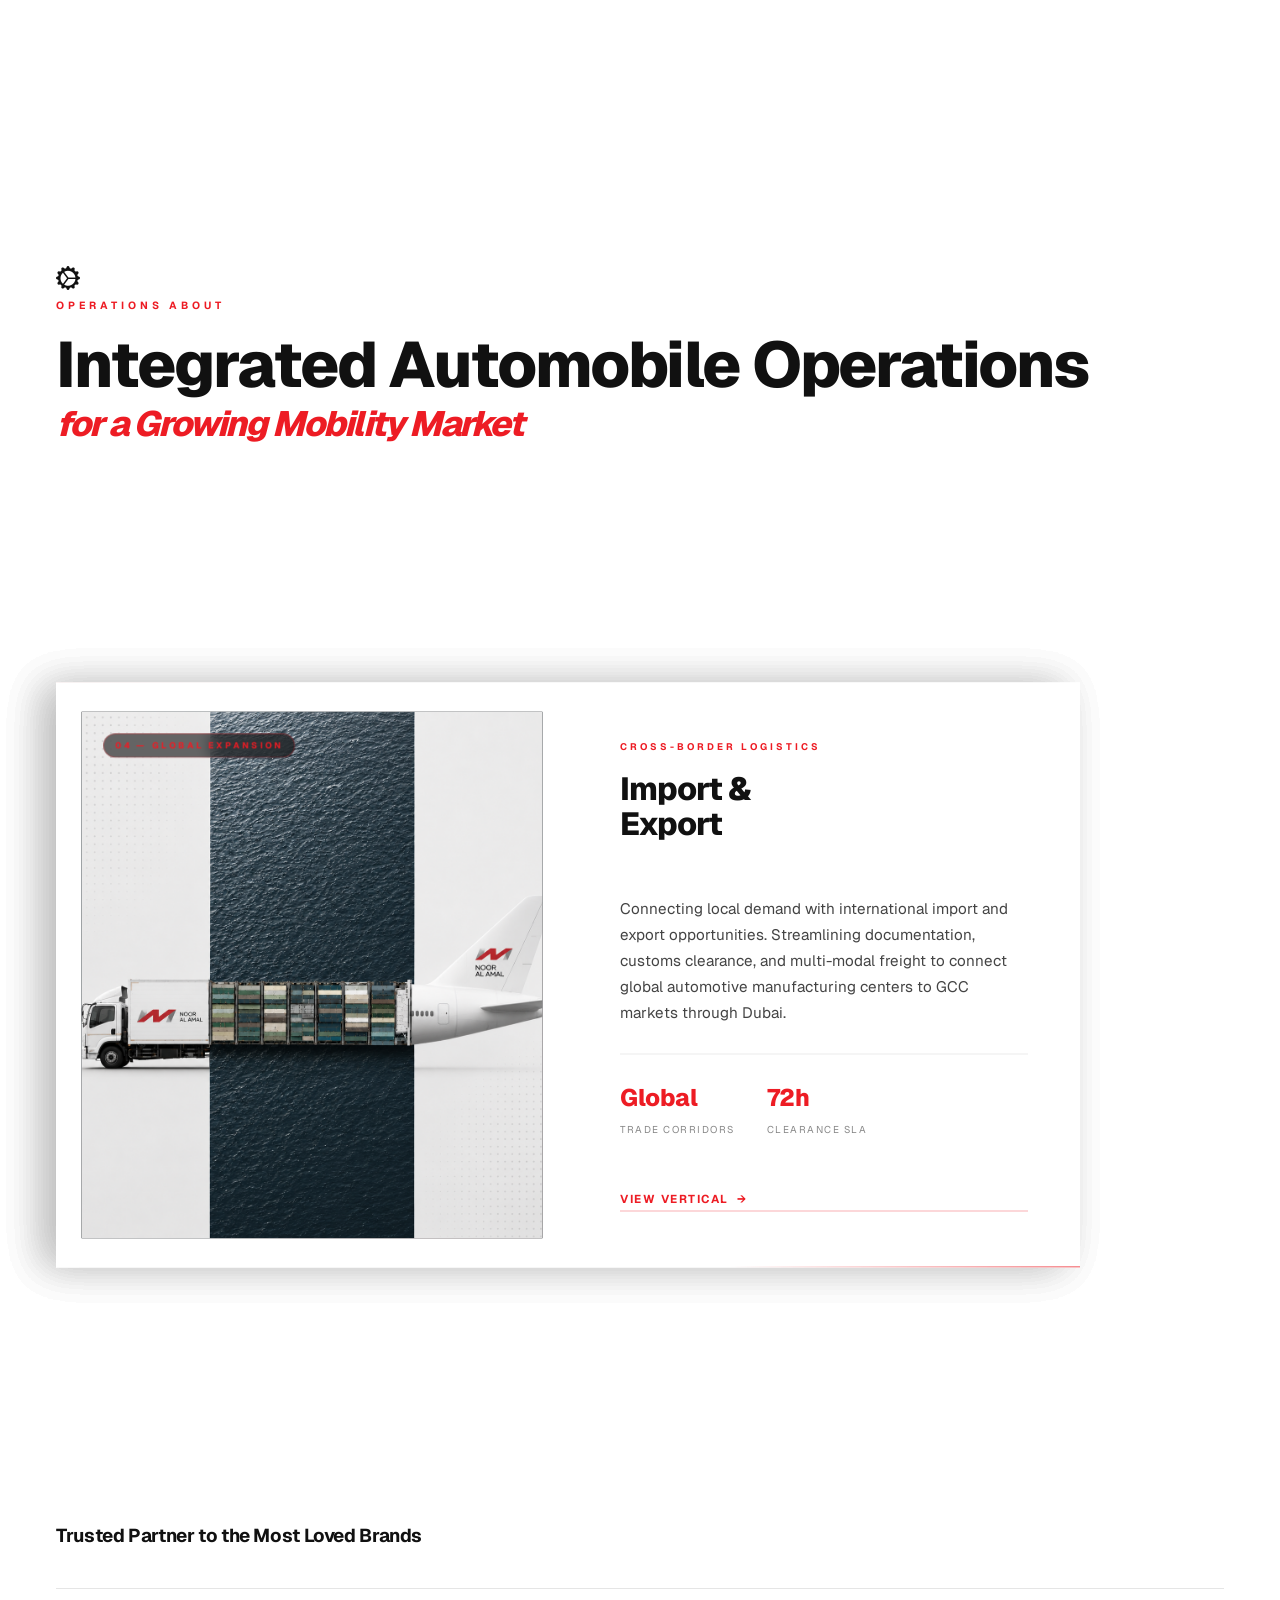
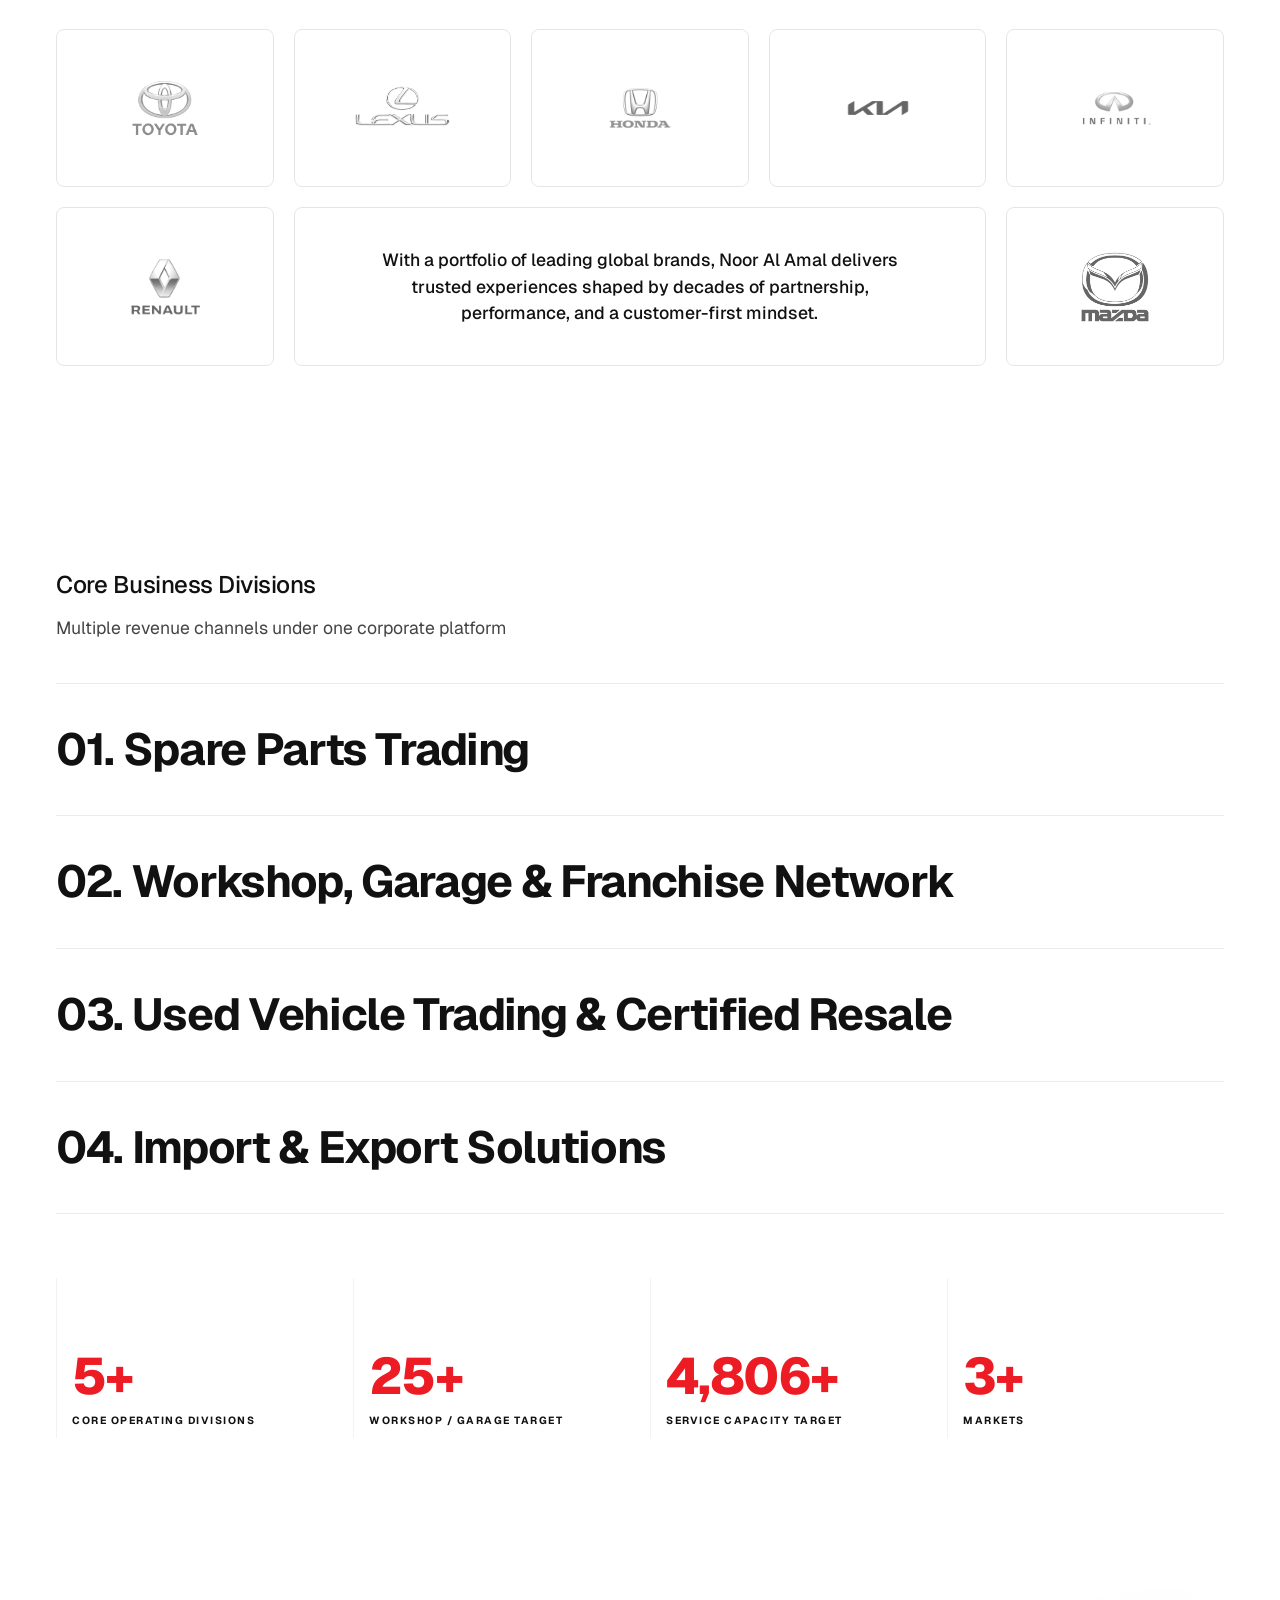
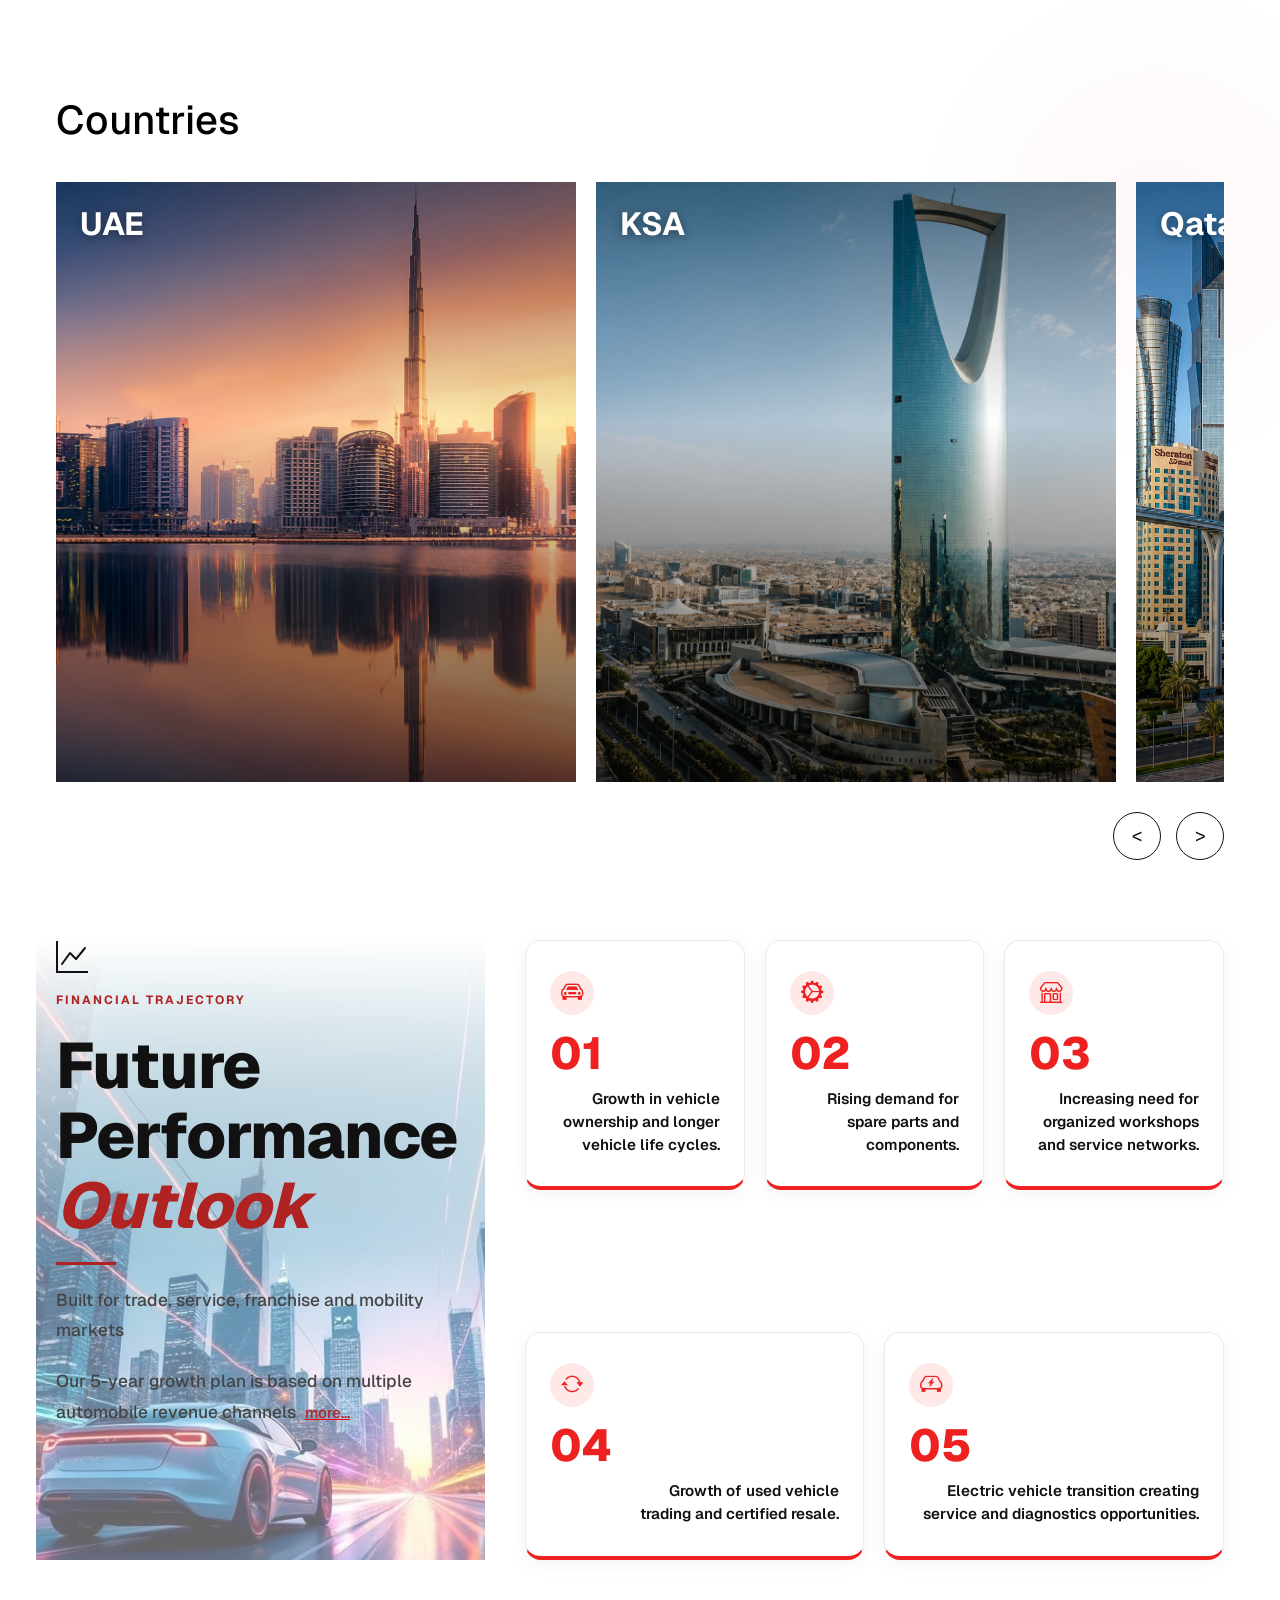
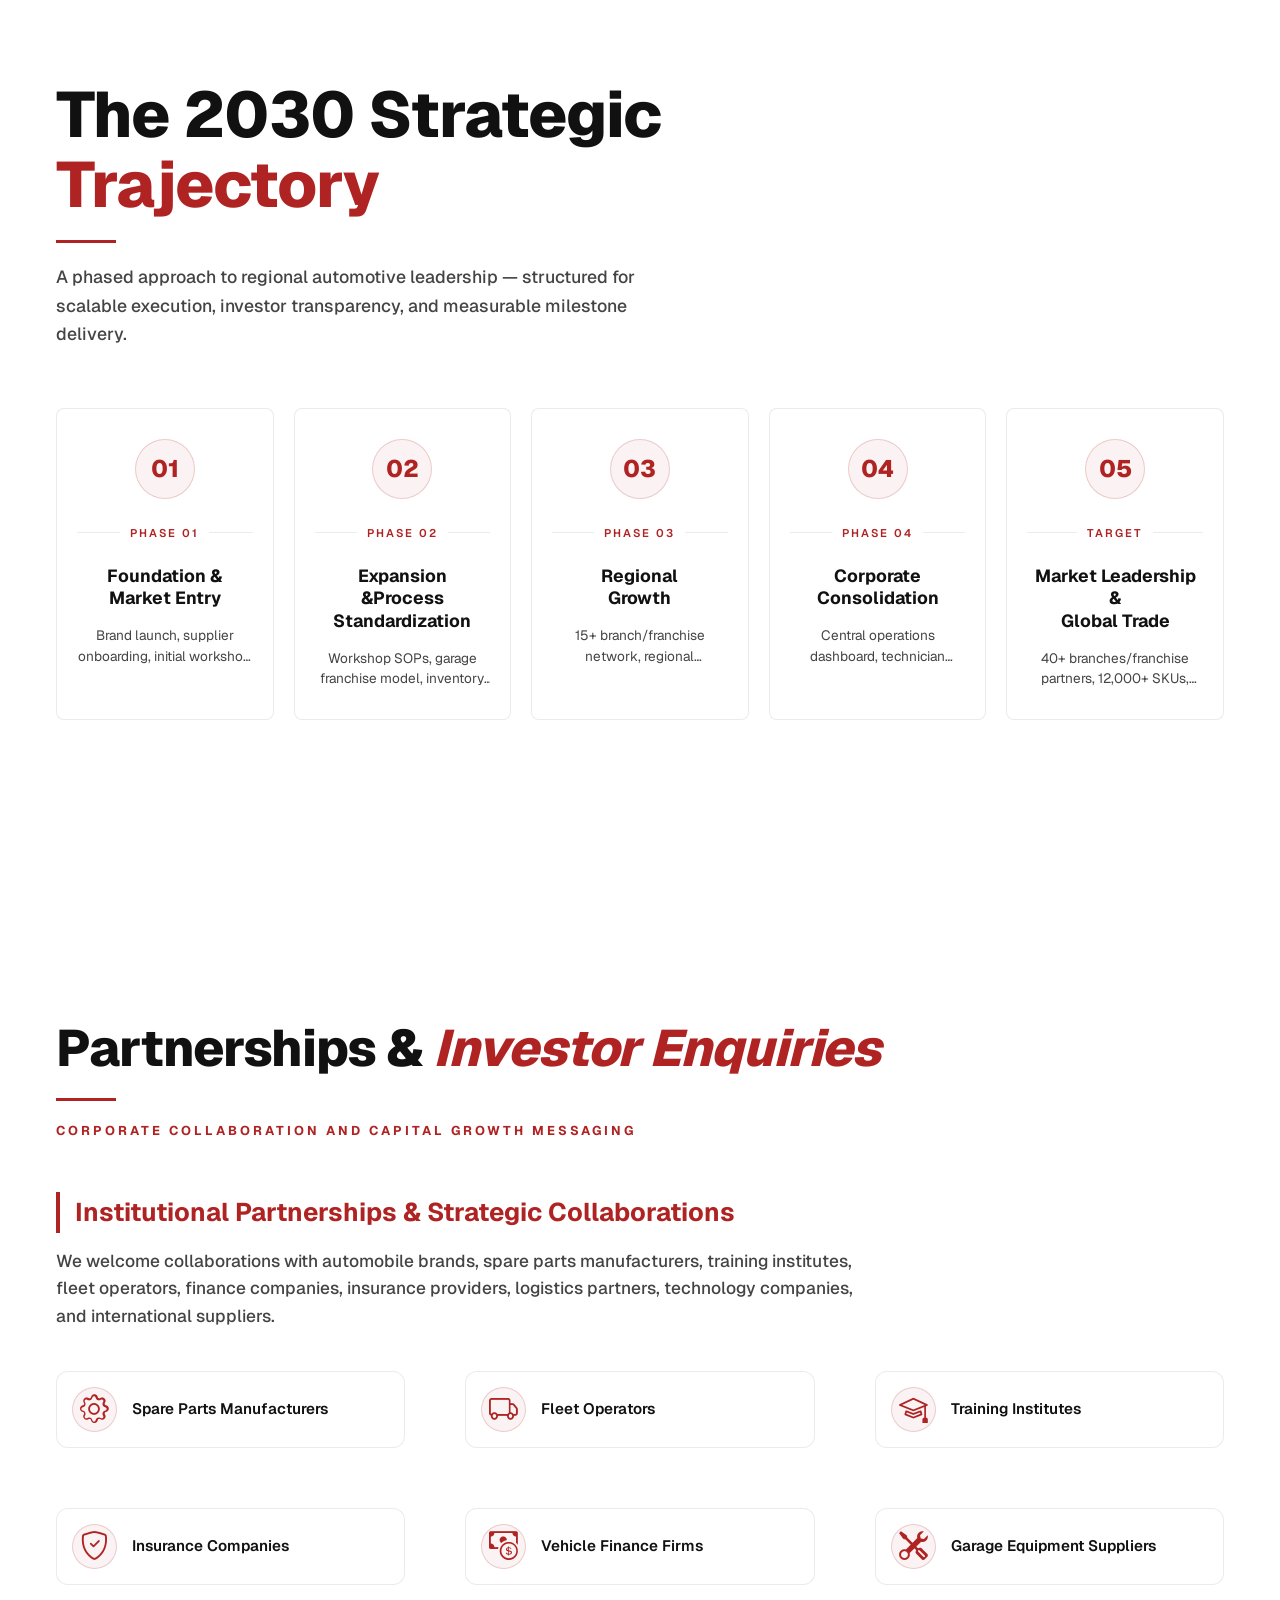
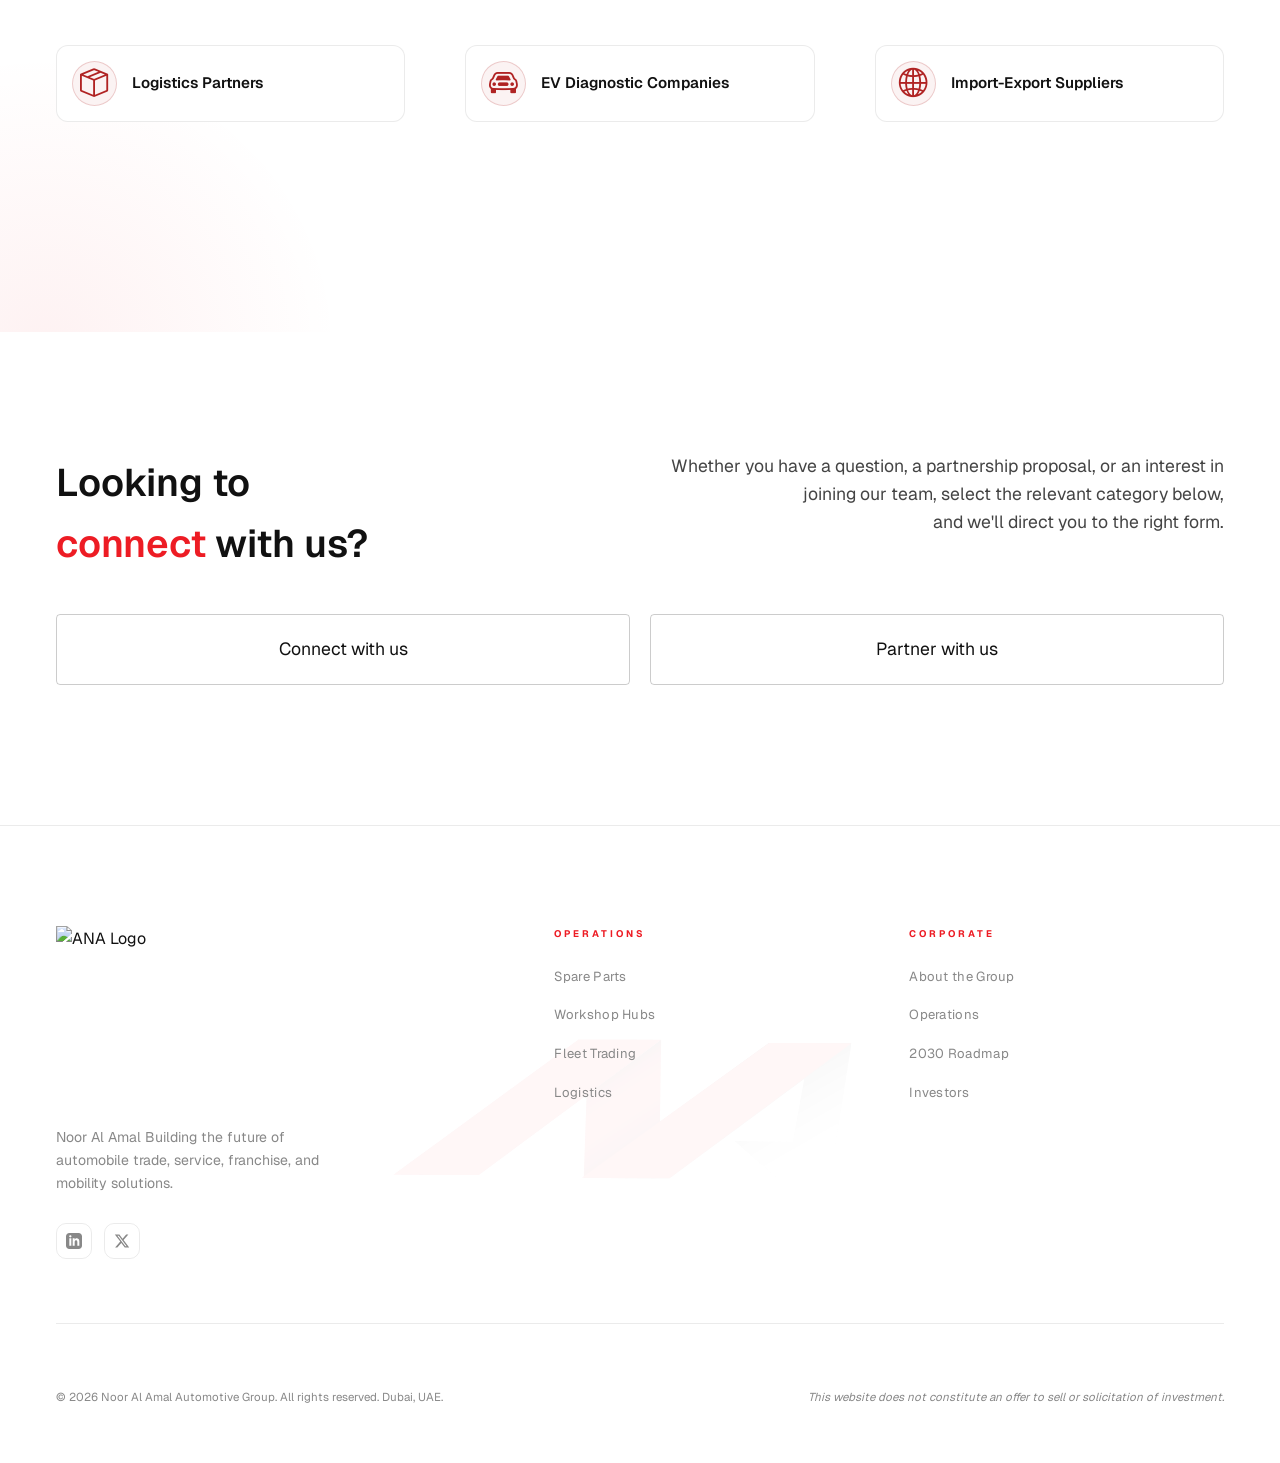
==== commit bf825ea4: "fixed" ====
--- a/index.html
+++ b/index.html
@@ -518,6 +518,51 @@
 
             <div class="container">
 
+                <!-- Countries Slider -->
+                <div class="countries-header reveal">
+                    <h2>Countries</h2>
+                </div>
+
+                <div class="swiper countries-swiper reveal" style="margin-bottom: 80px;">
+                    <div class="swiper-wrapper">
+                        <div class="swiper-slide country-slide">
+                            <img src="assets/images/uae.jpg" alt="UAE">
+                            <h3 class="country-name">UAE</h3>
+                        </div>
+                        <!-- Slide 2 -->
+                        <div class="swiper-slide country-slide">
+                            <img src="assets/images/ksa.png" alt="KSA">
+                            <h3 class="country-name">KSA</h3>
+                        </div>
+                        <!-- Slide 3 -->
+                        <div class="swiper-slide country-slide">
+                            <img src="assets/images/qatar.png" alt="Qatar">
+                            <h3 class="country-name">Qatar</h3>
+                        </div>
+                        <!-- Slide 4 -->
+                        <div class="swiper-slide country-slide">
+                            <img src="assets/images/bahrain.png" alt="Bahrain">
+                            <h3 class="country-name">Bahrain</h3>
+                        </div>
+                        <!-- Slide 5 -->
+                        <div class="swiper-slide country-slide">
+                            <img src="assets/images/other-countries.png" alt="Other Countries">
+                            <h3 class="country-name">Other<br>Countries</h3>
+                        </div>
+                    </div>
+
+                    <!-- Navigation Buttons -->
+                    <div class="countries-nav"
+                        style="display: flex; gap: 15px; margin-top: 30px; justify-content: flex-end;">
+                        <div class="country-prev"
+                            style="width: 48px; height: 48px; border: 1px solid var(--text); border-radius: 50%; display: flex; align-items: center; justify-content: center; cursor: pointer; color: var(--text); font-size: 1.2rem; transition: all 0.3s ease;">
+                            &lt;</div>
+                        <div class="country-next"
+                            style="width: 48px; height: 48px; border: 1px solid var(--text); border-radius: 50%; display: flex; align-items: center; justify-content: center; cursor: pointer; color: var(--text); font-size: 1.2rem; transition: all 0.3s ease;">
+                            &gt;</div>
+                    </div>
+                </div>
+
                 <div class="exc-layout">
                     <div class="exc-left" style="position: relative; padding-bottom: 60px;">
                         <!-- Background Image layer -->
@@ -639,7 +684,8 @@
                                 <span class="target-label">PHASE 01</span>
                             </div>
                             <h4 class="target-title">Foundation &<br>Market Entry</h4>
-                            <p style="font-size: 0.85rem; color: var(--text-2); line-height: 1.5; margin: 0;">Brand launch,
+                            <p style="font-size: 0.85rem; color: var(--text-2); line-height: 1.5; margin: 0;">Brand
+                                launch,
                                 supplier onboarding, initial workshop setup...</p>
                         </div>
                     </div>
@@ -655,7 +701,8 @@
                                 <span class="target-label">PHASE 02</span>
                             </div>
                             <h4 class="target-title">Expansion &Process<br> Standardization</h4>
-                            <p style="font-size: 0.85rem; color: var(--text-2); line-height: 1.5; margin: 0;">Workshop SOPs,
+                            <p style="font-size: 0.85rem; color: var(--text-2); line-height: 1.5; margin: 0;">Workshop
+                                SOPs,
                                 garage franchise model, inventory control...</p>
                         </div>
                     </div>
--- a/css/style.css
+++ b/css/style.css
@@ -596,7 +596,7 @@
     z-index: 800;
     border-bottom: 1px solid var(--border);
     transition: height 0.4s var(--ease), background 0.5s ease,
-        border-bottom 0.4s ease, backdrop-filter 0.5s ease;
+        border-bottom 0.4s ease, backdrop-filter 0.5s ease, transform 0.4s var(--ease);
 }
 
 .nav.glass-nav {
@@ -678,7 +678,7 @@
 }
 
 .logo-text span {
-    font-family: 'Montserrat', sans-serif;
+    font-family: var(--f-display);
     /* or your preferred font */
     font-size: 1.4rem;
     font-weight: 500;
@@ -918,6 +918,12 @@
     margin: 0;
     padding: 0;
     box-sizing: border-box;
+}
+
+*:focus,
+*:active {
+    outline: none !important;
+    -webkit-tap-highlight-color: transparent;
 }
 
 .hero {
@@ -3870,4 +3876,103 @@
     .fc h5 {
         margin-bottom: 12px;
     }
+}
+
+/* ═══════════════════════════════════════════════════════════
+   COUNTRIES SLIDER
+═══════════════════════════════════════════════════════════ */
+.countries-header {
+    margin-bottom: 30px;
+}
+
+.countries-header h2 {
+    font-size: clamp(2rem, 4vw, 2.5rem);
+    font-weight: 500;
+    color: #000000;
+    margin: 0;
+}
+
+[data-theme="dark"] .countries-header h2 {
+    color: var(--text);
+}
+
+.countries-swiper {
+    width: 100%;
+    margin-bottom: 60px;
+    overflow: hidden;
+}
+
+.country-slide {
+    position: relative;
+    height: 600px;
+    overflow: hidden;
+    cursor: pointer;
+    flex-shrink: 0;
+}
+
+.country-slide img {
+    width: 100%;
+    height: 100%;
+    object-fit: cover;
+    transition: transform 0.6s cubic-bezier(0.16, 1, 0.3, 1);
+}
+
+.country-slide::after {
+    content: '';
+    position: absolute;
+    inset: 0;
+    background: linear-gradient(to bottom, rgba(0, 0, 0, 0.4) 0%, transparent 40%, rgba(0, 0, 0, 0.6) 100%);
+    pointer-events: none;
+    transition: background 0.6s ease;
+}
+
+.country-slide:hover img {
+    transform: scale(1.05);
+}
+
+.country-slide:hover::after {
+    background: linear-gradient(to bottom, rgba(0, 0, 0, 0.2) 0%, transparent 40%, rgba(0, 0, 0, 0.4) 100%);
+}
+
+.country-name {
+    position: absolute;
+    top: 24px;
+    left: 24px;
+    color: #ffffff;
+    font-family: var(--f-display);
+    font-size: 2rem;
+    font-weight: 700;
+    z-index: 2;
+    margin: 0;
+    line-height: 1.1;
+    text-shadow: 0 2px 10px rgba(0, 0, 0, 0.4);
+}
+
+.country-plus {
+    position: absolute;
+    bottom: 24px;
+    right: 24px;
+    width: 36px;
+    height: 36px;
+    background: rgba(255, 255, 255, 0.4);
+    backdrop-filter: blur(4px);
+    color: #ffffff;
+    display: flex;
+    align-items: center;
+    justify-content: center;
+    font-size: 1.5rem;
+    font-weight: 300;
+    z-index: 2;
+    transition: background 0.3s;
+}
+
+.country-slide:hover .country-plus {
+    background: rgba(255, 255, 255, 0.6);
+}
+
+@media (max-width: 768px) {
+    .country-slide {
+        width: 260px;
+        height: 340px;
+    }
 }
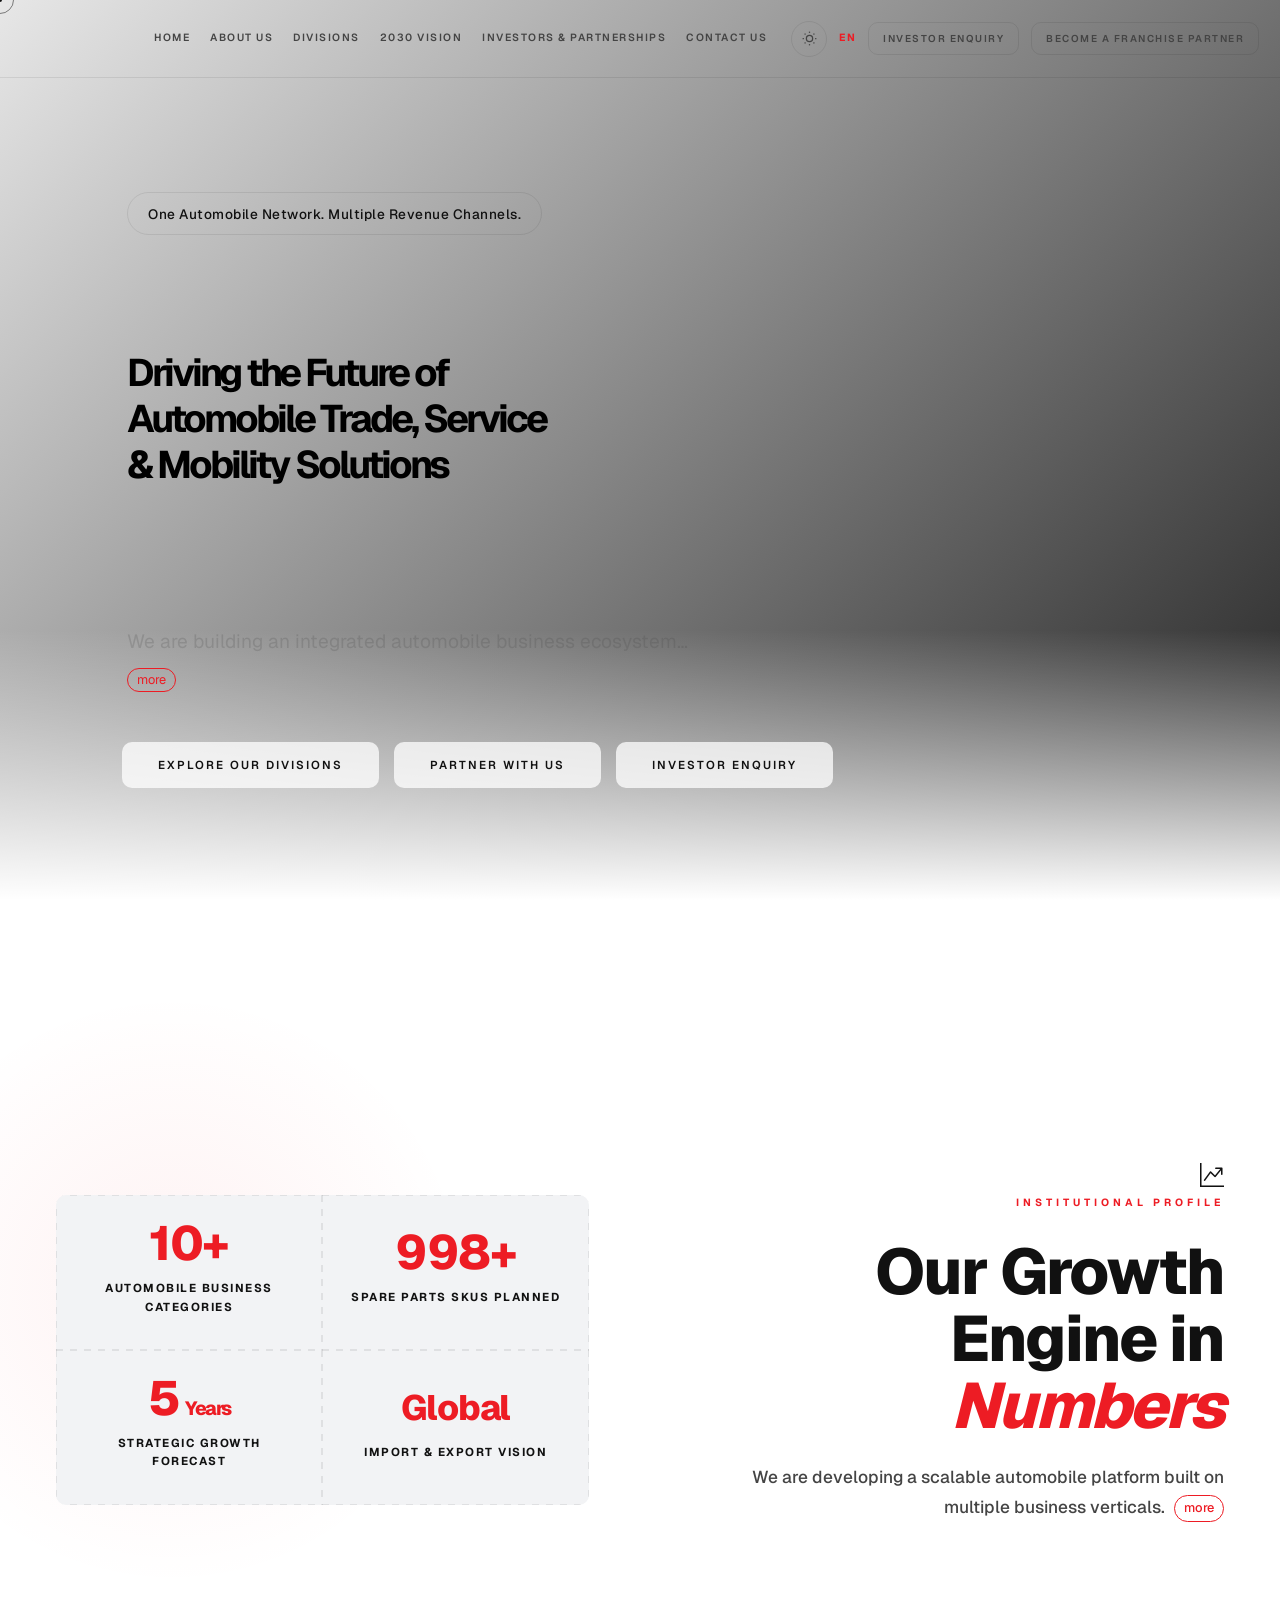
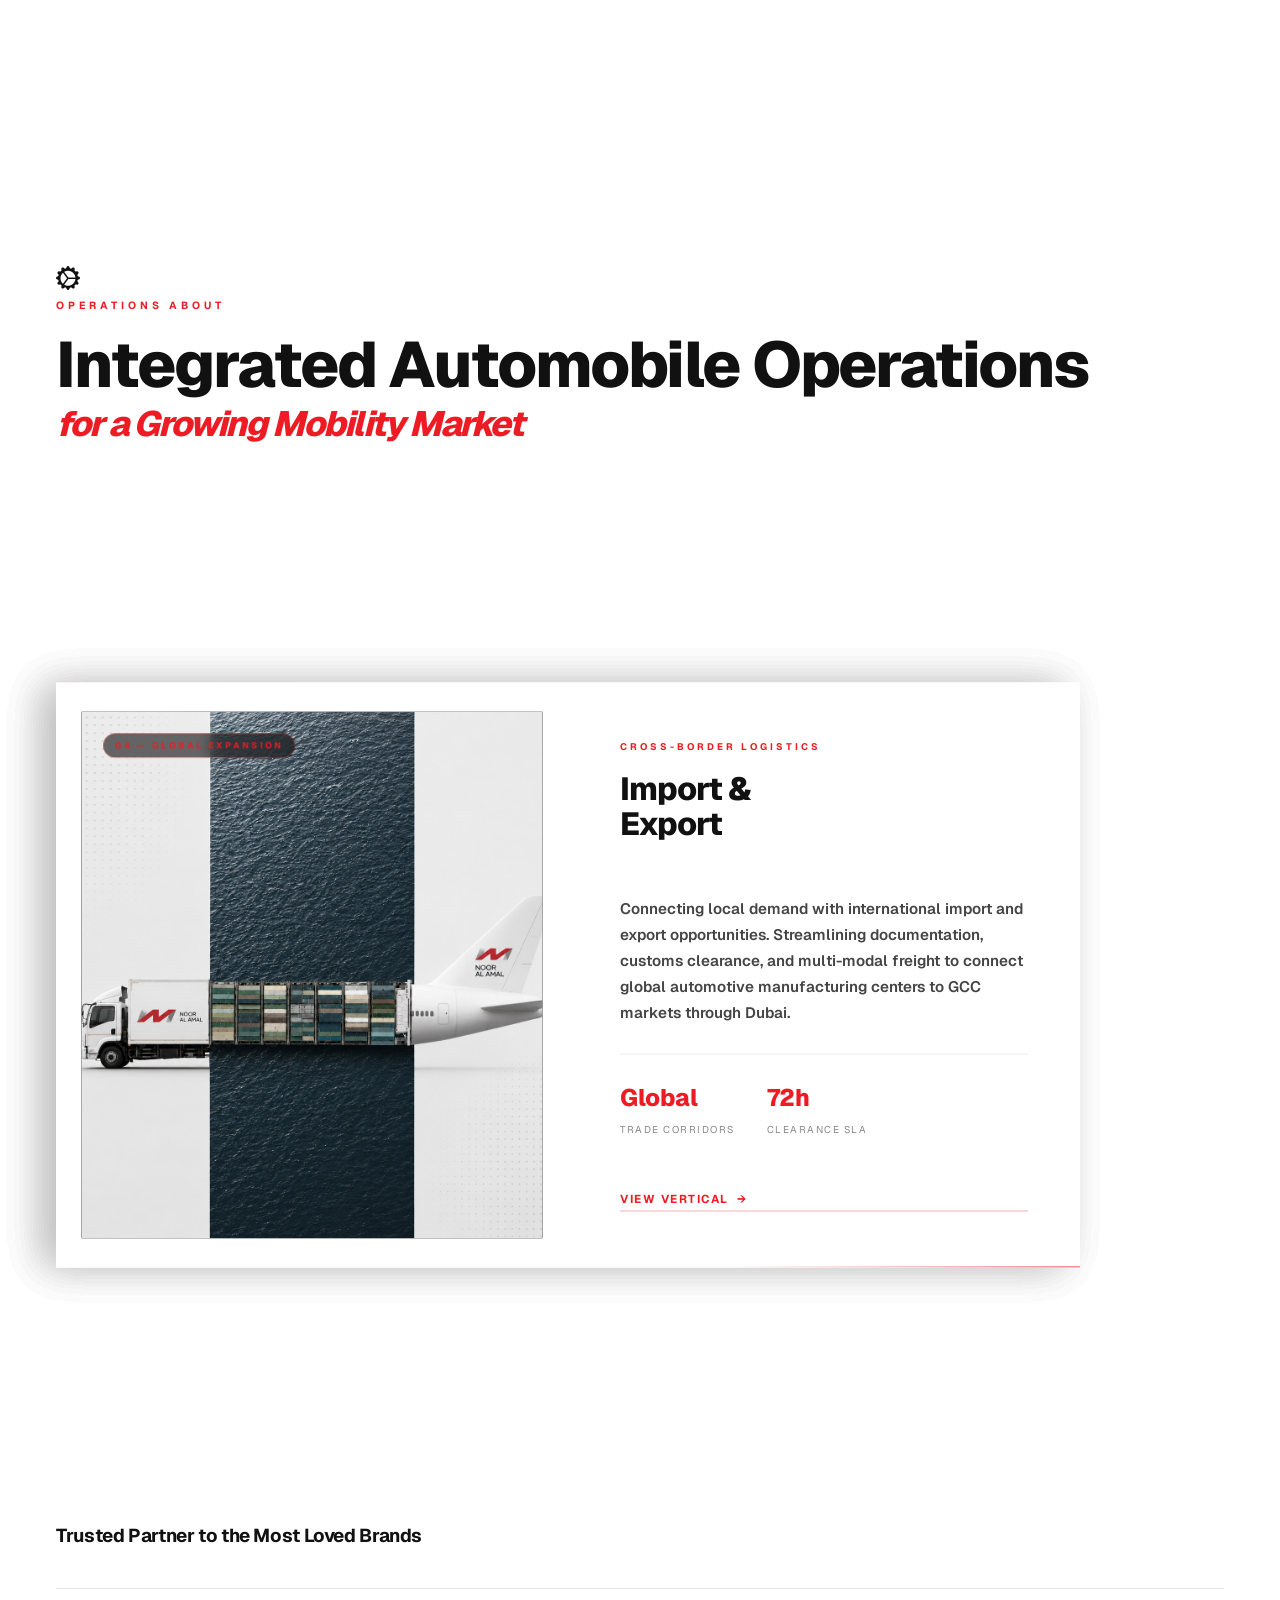
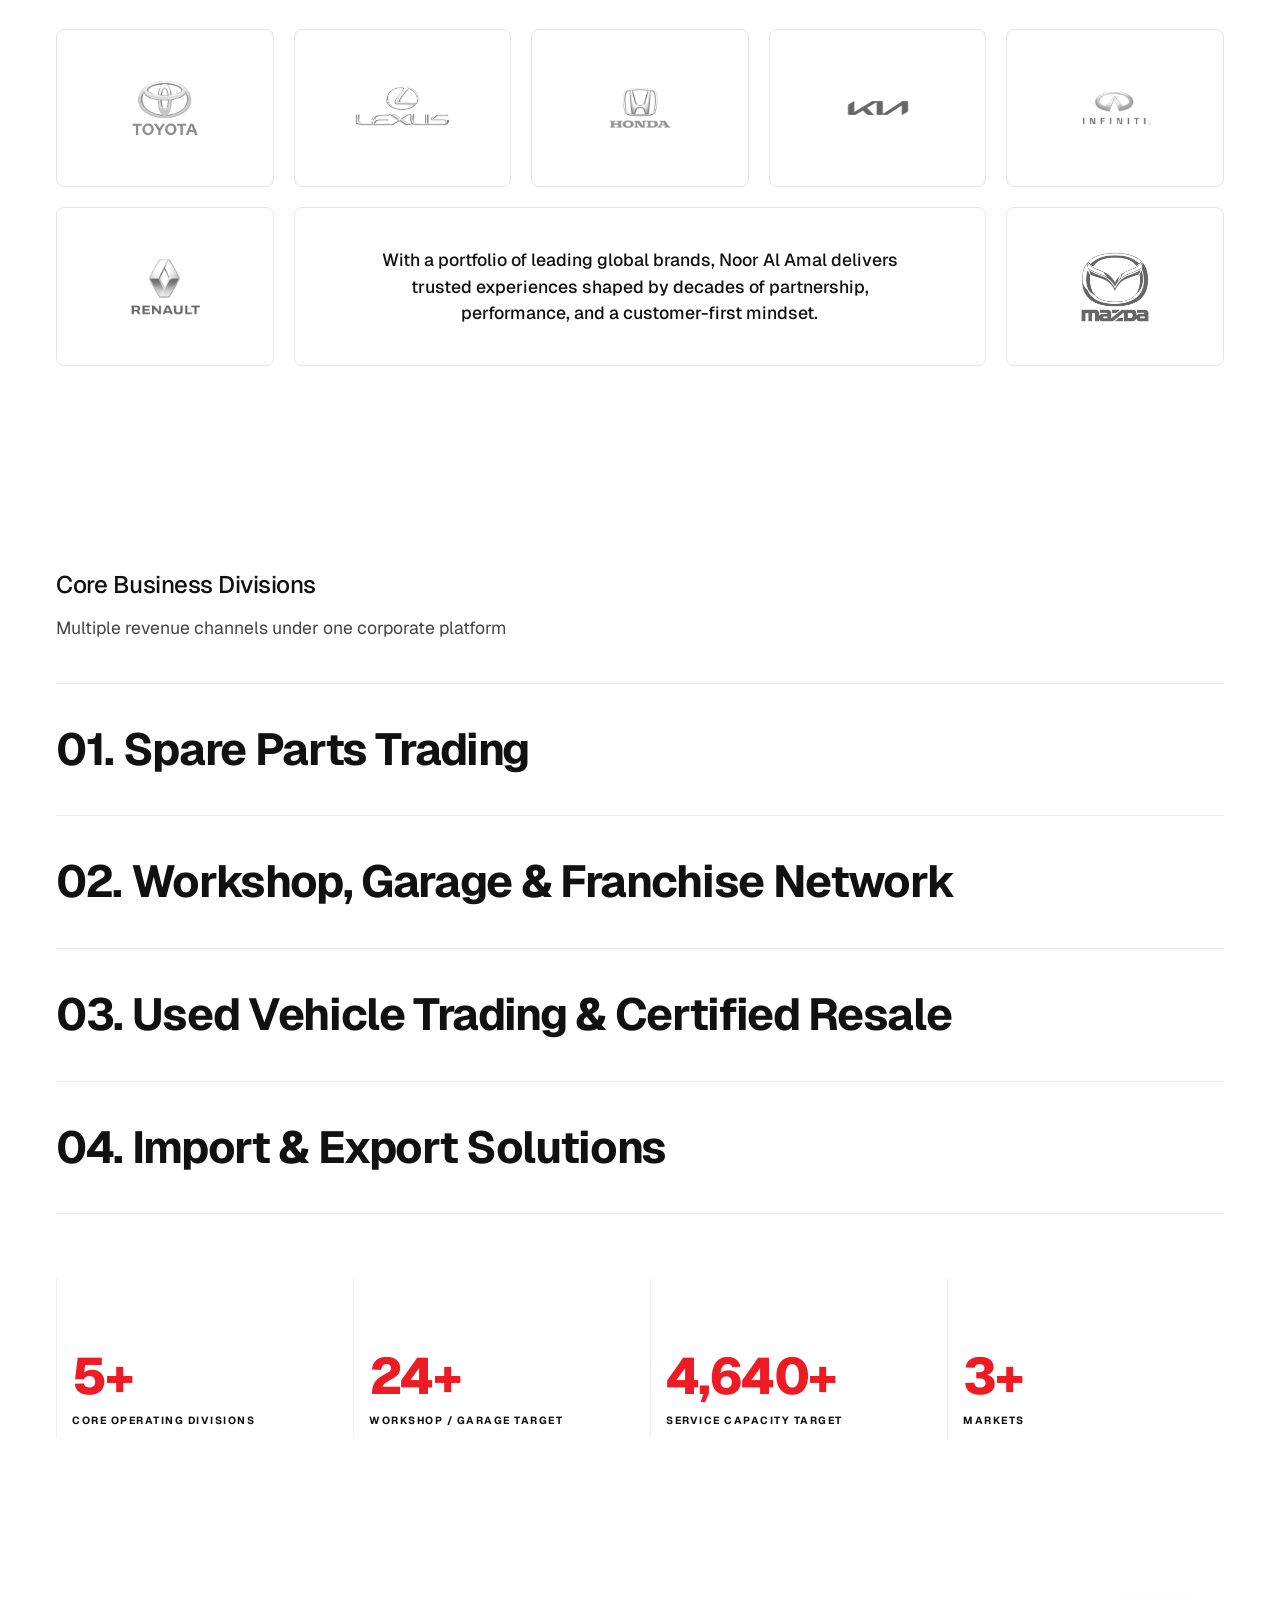
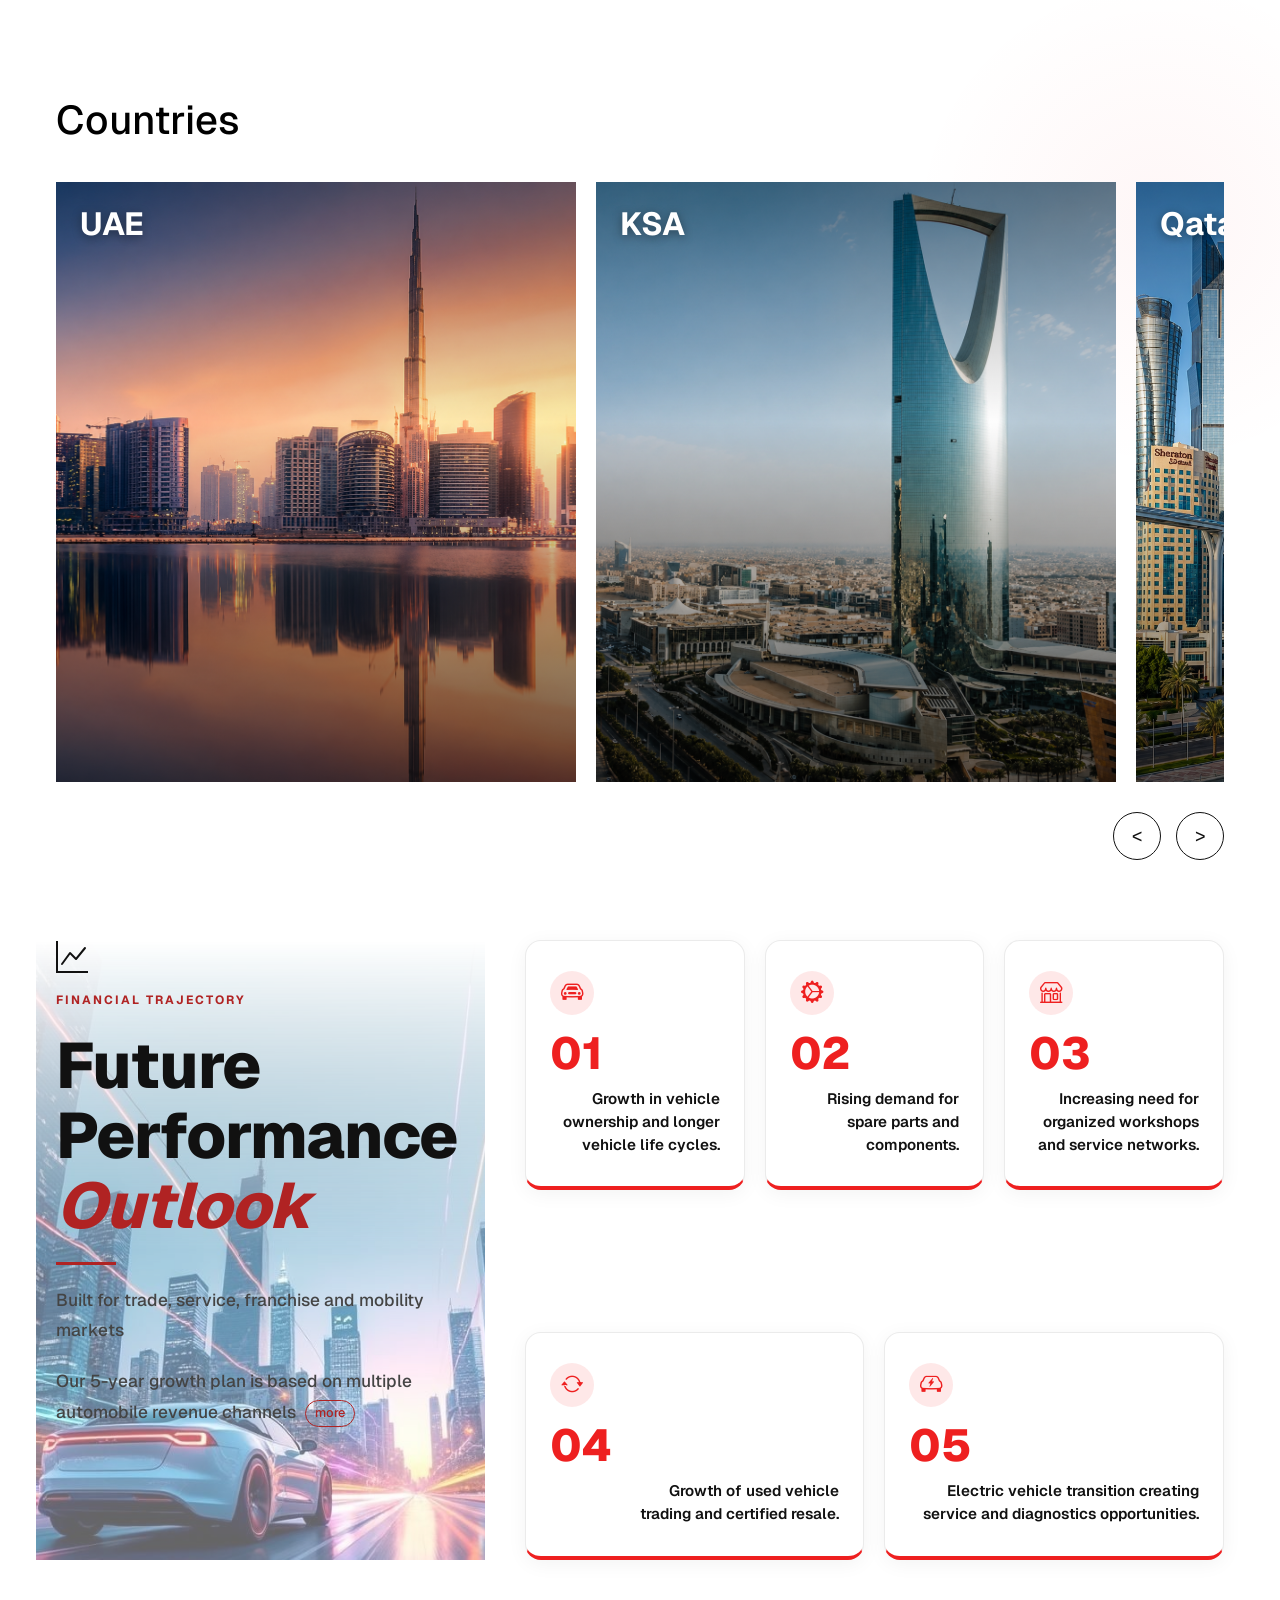
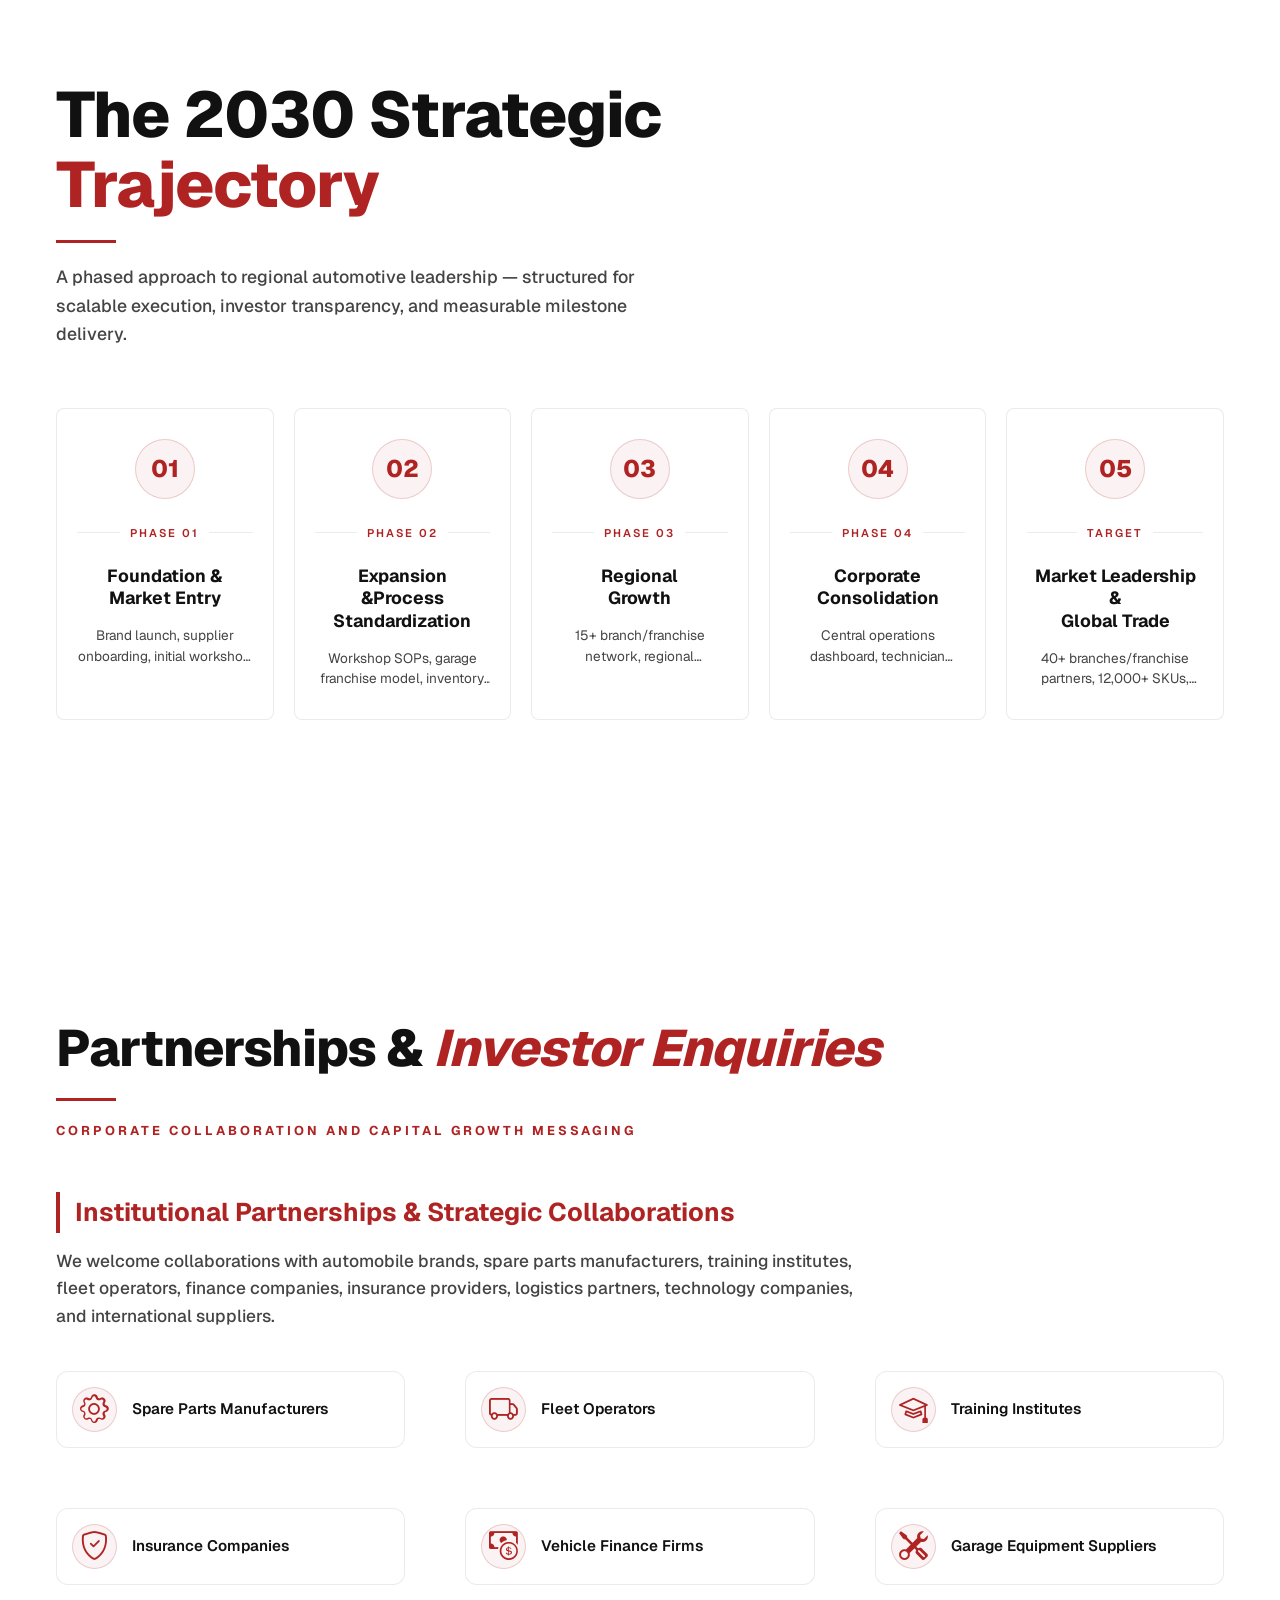
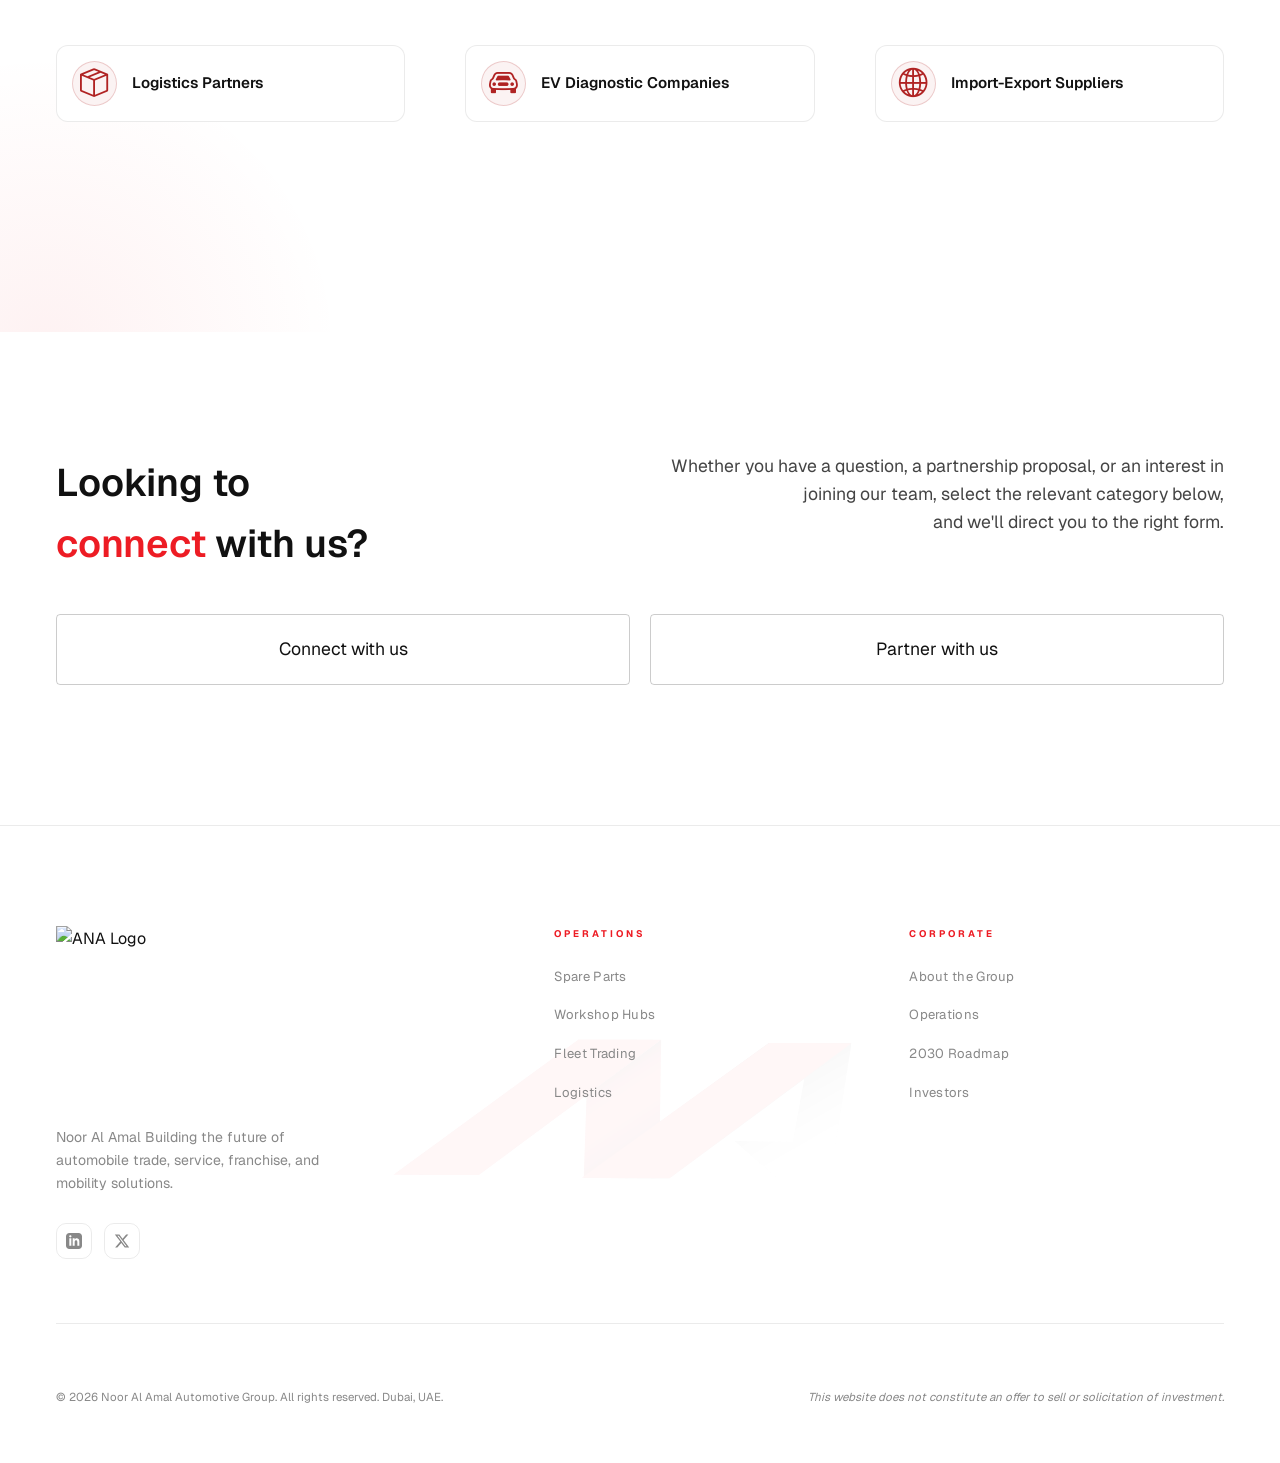
==== commit 7b0b9767: "fixed" ====
--- a/index.html
+++ b/index.html
@@ -147,10 +147,10 @@
         <!-- hero section -->
         <section class="hero">
             <div class="hero-slideshow">
-                <div class="slide" style="background-image: url('assets/images/workshop-2.jpeg');"></div>
-                <div class="slide" style="background-image: url('assets/images/spare-parts-2.jpeg');"></div>
-                <div class="slide" style="background-image: url('assets/images/used-cars.jpeg');"></div>
-                <div class="slide" style="background-image: url('assets/images/trade.jpeg');"></div>
+                <div class="slide" style="background-image: url('assets/images/workshop-1.jpg');"></div>
+                <div class="slide" style="background-image: url('assets/images/spare-parts-2.jpg');"></div>
+                <div class="slide" style="background-image: url('assets/images/used-cars.jpg');"></div>
+                <div class="slide" style="background-image: url('assets/images/trade.jpg');"></div>
             </div>
             <div class="hero-content">
                 <div class="hero-badge-container">
@@ -175,8 +175,8 @@
                         automobile supply partners.
                     </p>
                     <a href="javascript:void(0);"
-                        onclick="const desc = document.getElementById('hero-desc'); if(desc.style.webkitLineClamp === '1') { desc.style.webkitLineClamp = 'unset'; this.innerText = 'less...'; } else { desc.style.webkitLineClamp = '1'; this.innerText = 'more...'; }"
-                        style="color: var(--gold); font-size: 0.95rem; text-decoration: underline red;">more..</a>
+                        onclick="const desc = document.getElementById('hero-desc'); if(desc.style.webkitLineClamp === '1') { desc.style.webkitLineClamp = 'unset'; this.innerText = 'less'; } else { desc.style.webkitLineClamp = '1'; this.innerText = 'more'; }"
+                        style="color: var(--gold); font-size: 0.8rem; text-decoration: none; border: 1px solid currentColor; border-radius: 20px; padding: 1px 9px; display: inline-flex; align-items: center; justify-content: center; vertical-align: middle; transition: all 0.3s ease;">more</a>
                 </div>
                 <div class="hero-actions">
                     <a href="#Divisions" class="btn-ghost" style="border: none;">Explore Our Divisions</a>
@@ -214,8 +214,8 @@
                                 Research estimating the market at USD 489.45 billion in 2025 and projecting USD 643.78
                                 billion by 2033.</span>
                             <a href="javascript:void(0);"
-                                onclick="const moreText = document.getElementById('ov-more-text'); const dots = document.getElementById('ov-more-dots'); if(moreText.style.display === 'none') { moreText.style.display = 'inline'; dots.style.display = 'none'; this.innerText = 'less...'; } else { moreText.style.display = 'none'; dots.style.display = 'inline'; this.innerText = 'more...'; }"
-                                style="color: var(--gold); font-size: 0.95rem; text-decoration: underline red; margin-left: 5px;">more..</a>
+                                onclick="const moreText = document.getElementById('ov-more-text'); const dots = document.getElementById('ov-more-dots'); if(moreText.style.display === 'none') { moreText.style.display = 'inline'; dots.style.display = 'none'; this.innerText = 'less'; } else { moreText.style.display = 'none'; dots.style.display = 'inline'; this.innerText = 'more'; }"
+                                style="color: var(--gold); font-size: 0.8rem; text-decoration: none; border: 1px solid currentColor; border-radius: 20px; padding: 1px 9px; display: inline-flex; align-items: center; justify-content: center; vertical-align: middle; margin-left: 5px; transition: all 0.3s ease;">more</a>
                         </p>
                     </div>
                     <div class="ov-right">
@@ -273,7 +273,7 @@
                     <div class="oslide">
                         <div class="oslide-img osi-1">
                             <div class="osi-overlay">
-                                <img src="assets/images/spare-parts.png" alt="">
+                                <img src="assets/images/spare-parts.jpeg" alt="">
                             </div>
                             <div class="osi-label">01 — SUPPLY STRENGTH</div>
                             <div class="osi-pattern"></div>
@@ -298,7 +298,7 @@
                     <div class="oslide">
                         <div class="oslide-img osi-2">
                             <div class="osi-overlay">
-                                <img src="assets/images/workshop.png" alt="">
+                                <img src="assets/images/workshop.jpeg" alt="">
                             </div>
                             <div class="osi-label">02 — SERVICE NETWORK</div>
                             <div class="osi-pattern"></div>
@@ -322,7 +322,7 @@
                     <div class="oslide">
                         <div class="oslide-img osi-3">
                             <div class="osi-overlay">
-                                <img src="assets/images/trade.jpeg" alt="">
+                                <img src="assets/images/trade-2.jpeg" alt="">
                             </div>
                             <div class="osi-label">03 — TRADING INTELLIGENCE</div>
                             <div class="osi-pattern"></div>
@@ -606,8 +606,8 @@
                                     and
                                     global sourcing opportunities.</span>
                                 <a href="javascript:void(0);"
-                                    onclick="const moreText = document.getElementById('exc-more-text'); const dots = document.getElementById('exc-more-dots'); if(moreText.style.display === 'none') { moreText.style.display = 'inline'; dots.style.display = 'none'; this.innerText = 'less...'; } else { moreText.style.display = 'none'; dots.style.display = 'inline'; this.innerText = 'more...'; }"
-                                    style="color: #b02323; font-size: 0.95rem; text-decoration: underline red; margin-left: 5px;">more...</a>
+                                    onclick="const moreText = document.getElementById('exc-more-text'); const dots = document.getElementById('exc-more-dots'); if(moreText.style.display === 'none') { moreText.style.display = 'inline'; dots.style.display = 'none'; this.innerText = 'less'; } else { moreText.style.display = 'none'; dots.style.display = 'inline'; this.innerText = 'more'; }"
+                                    style="color: #b02323; font-size: 0.8rem; text-decoration: none; border: 1px solid currentColor; border-radius: 20px; padding: 1px 9px; display: inline-flex; align-items: center; justify-content: center; vertical-align: middle; margin-left: 5px; transition: all 0.3s ease;">more</a>
                             </p>
                         </div>
                     </div>
--- a/css/style.css
+++ b/css/style.css
@@ -1434,6 +1434,7 @@
     color: var(--text-2);
     line-height: 1.72;
     margin-bottom: 28px;
+    font-weight: 600;
 }
 
 
